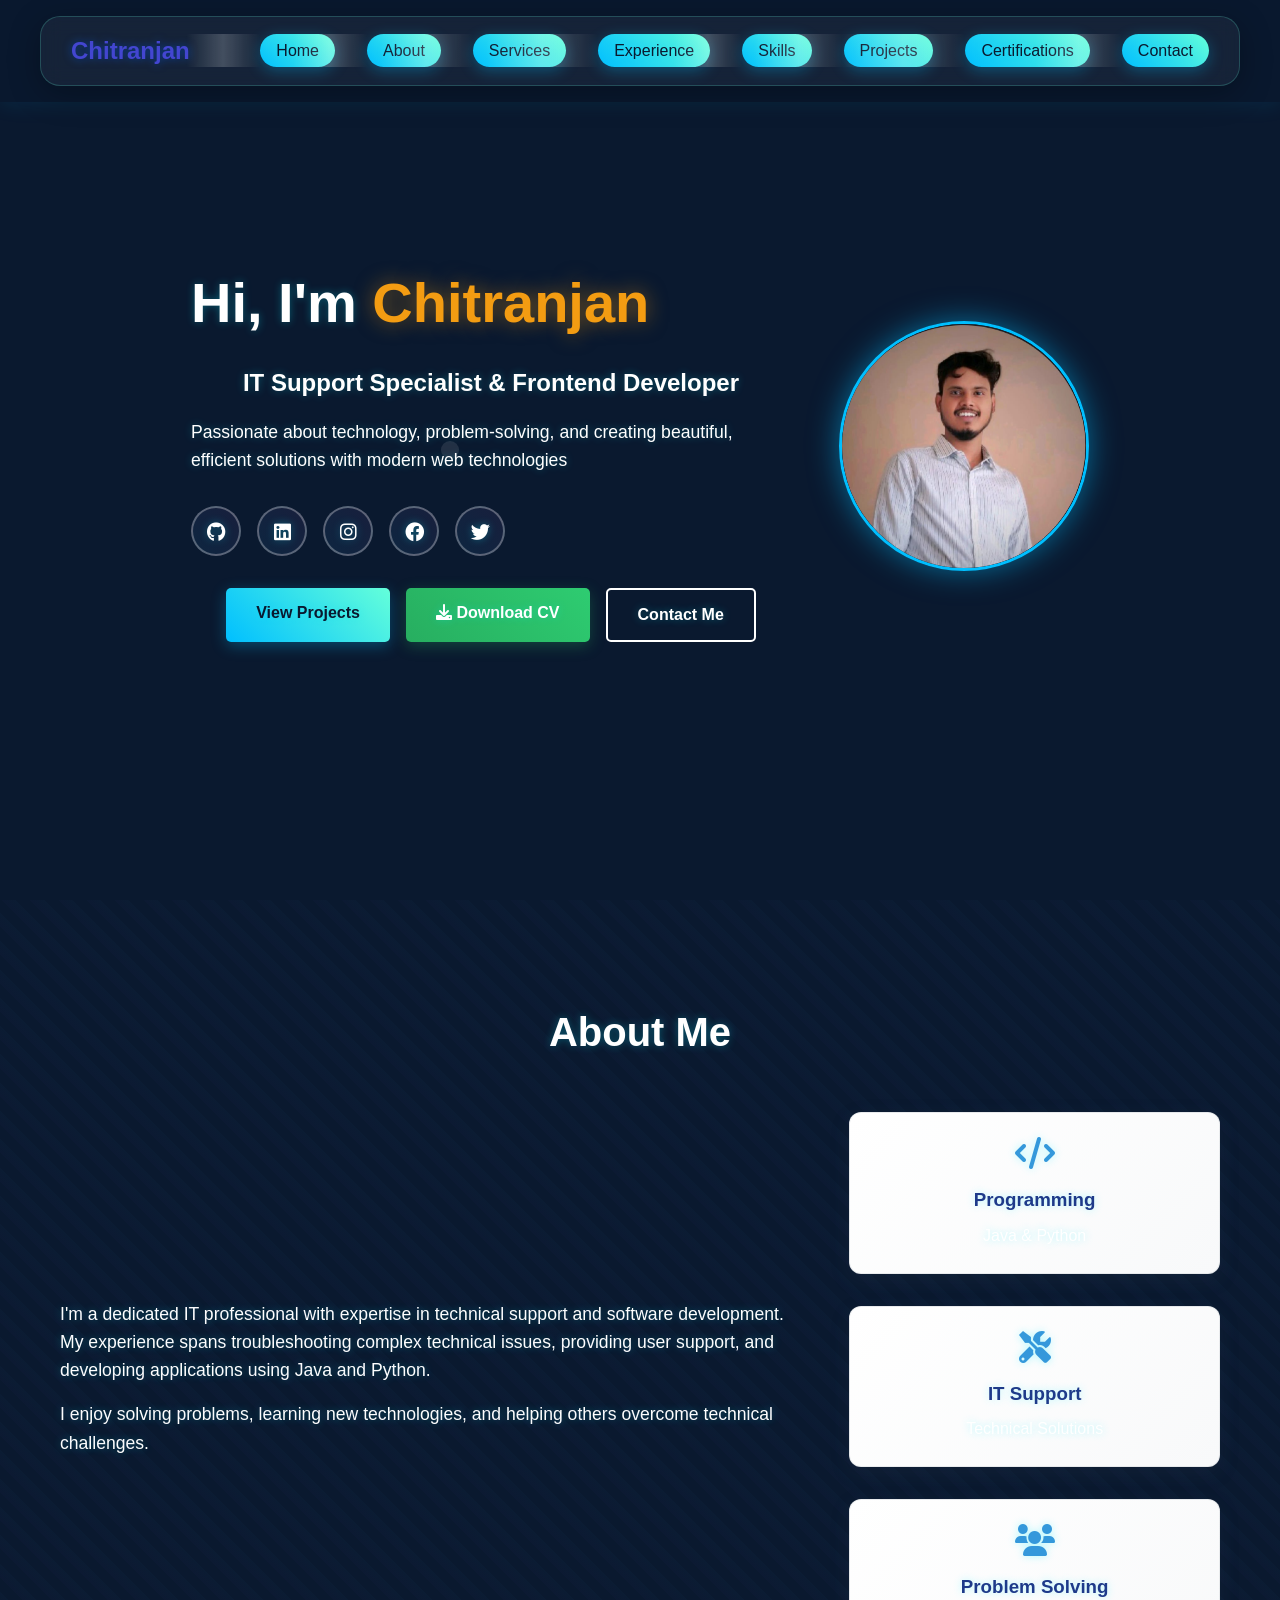
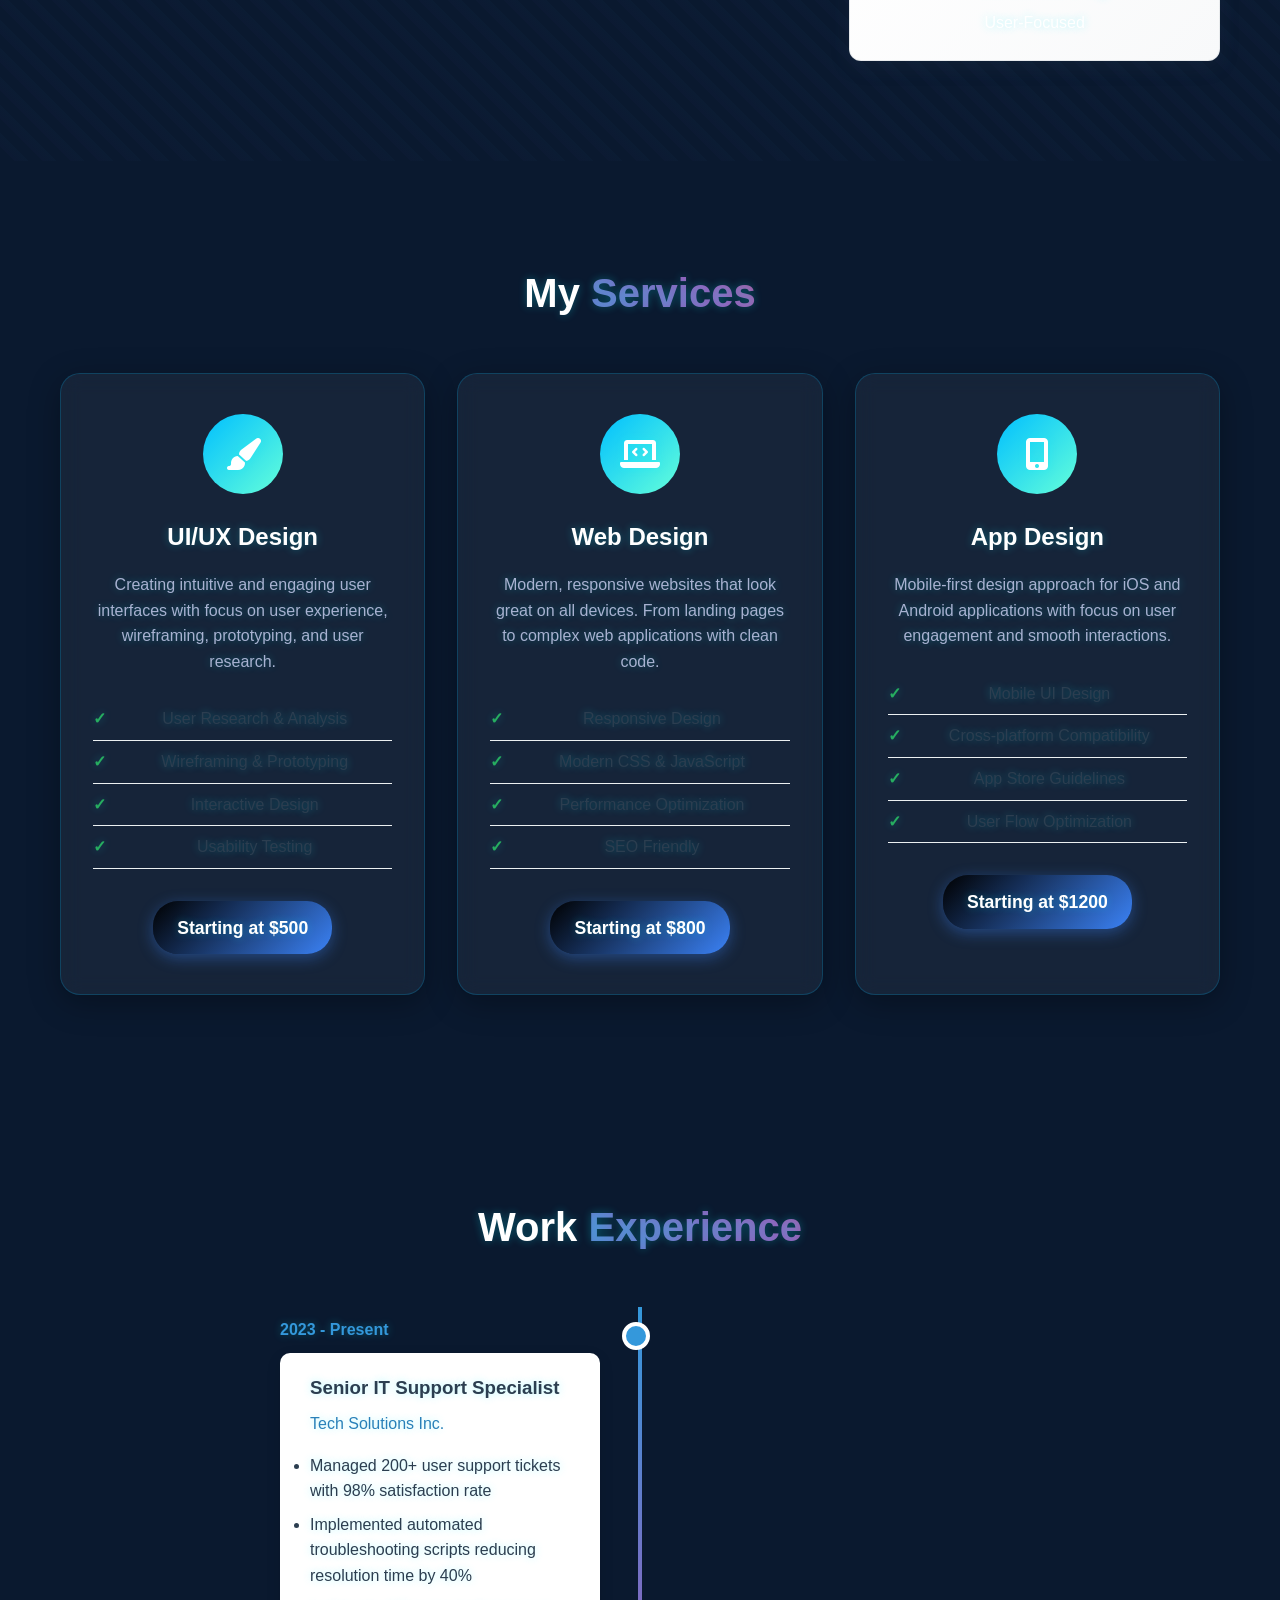
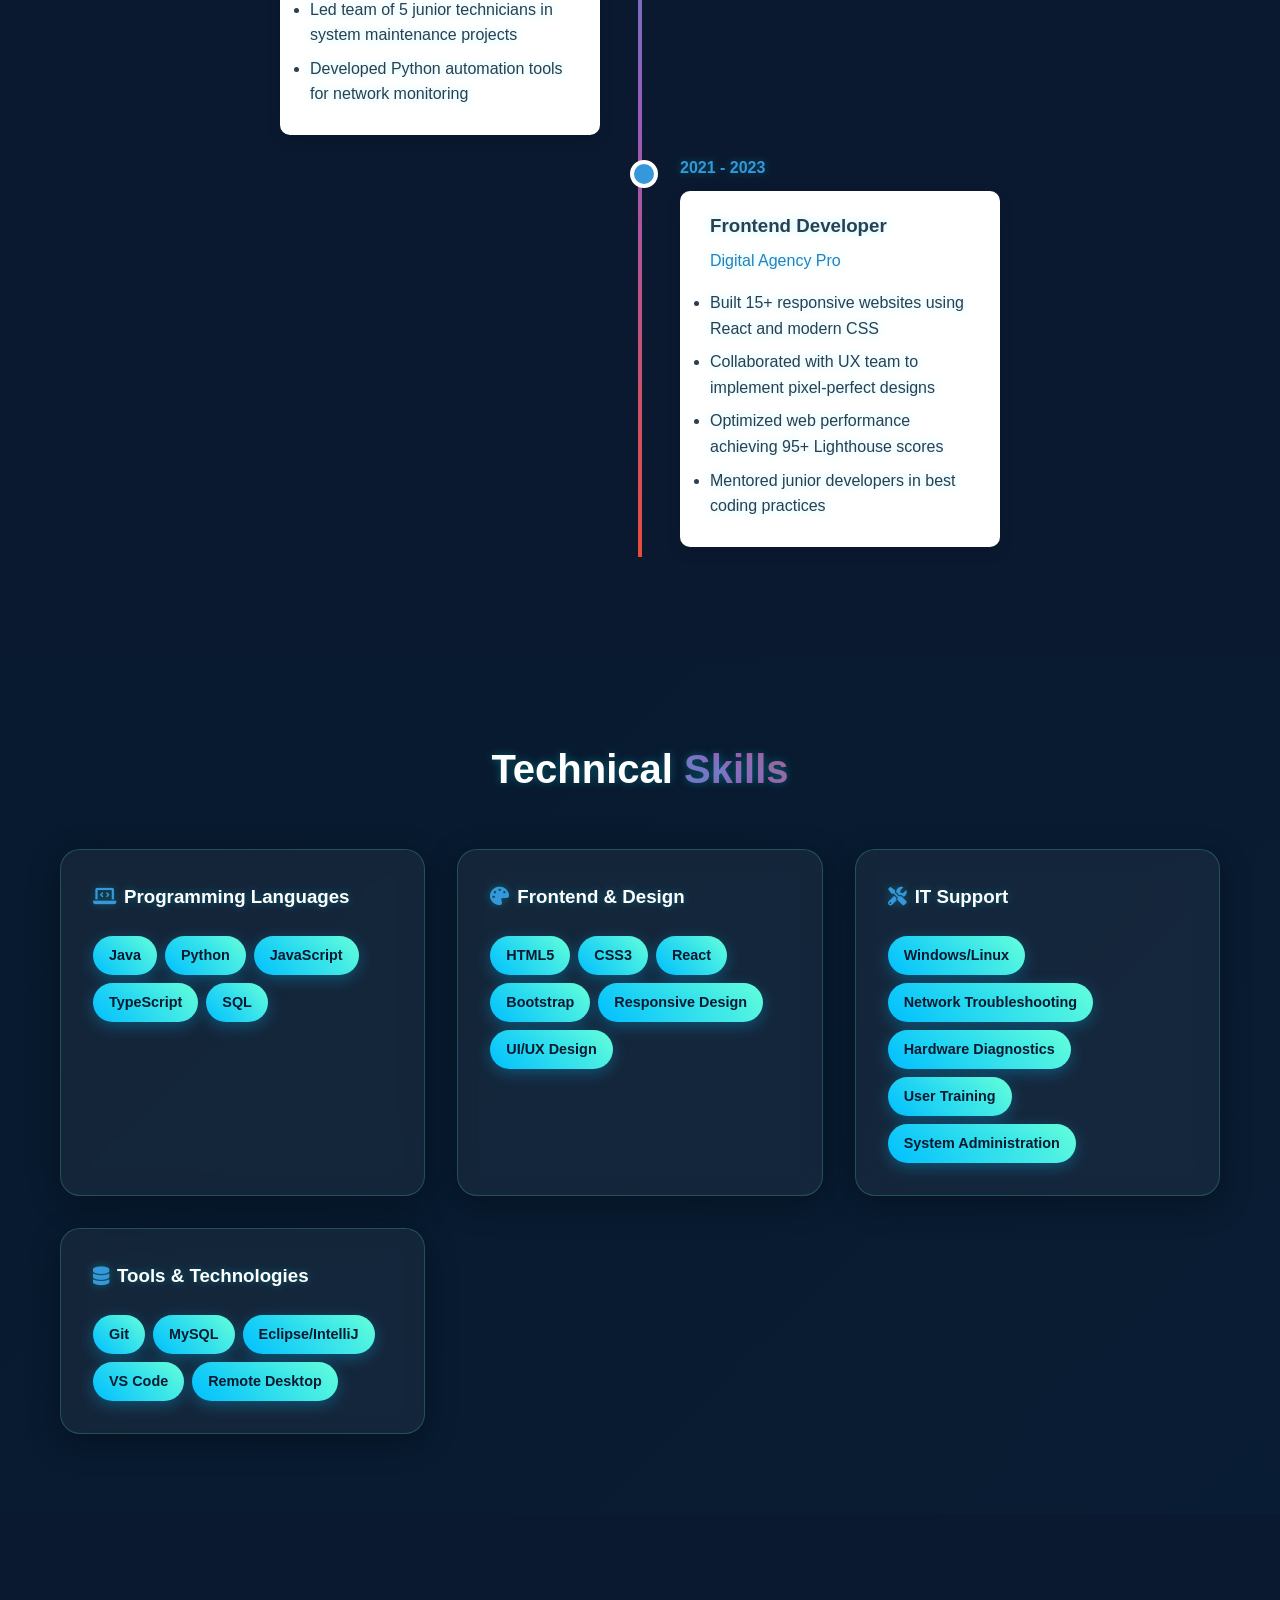
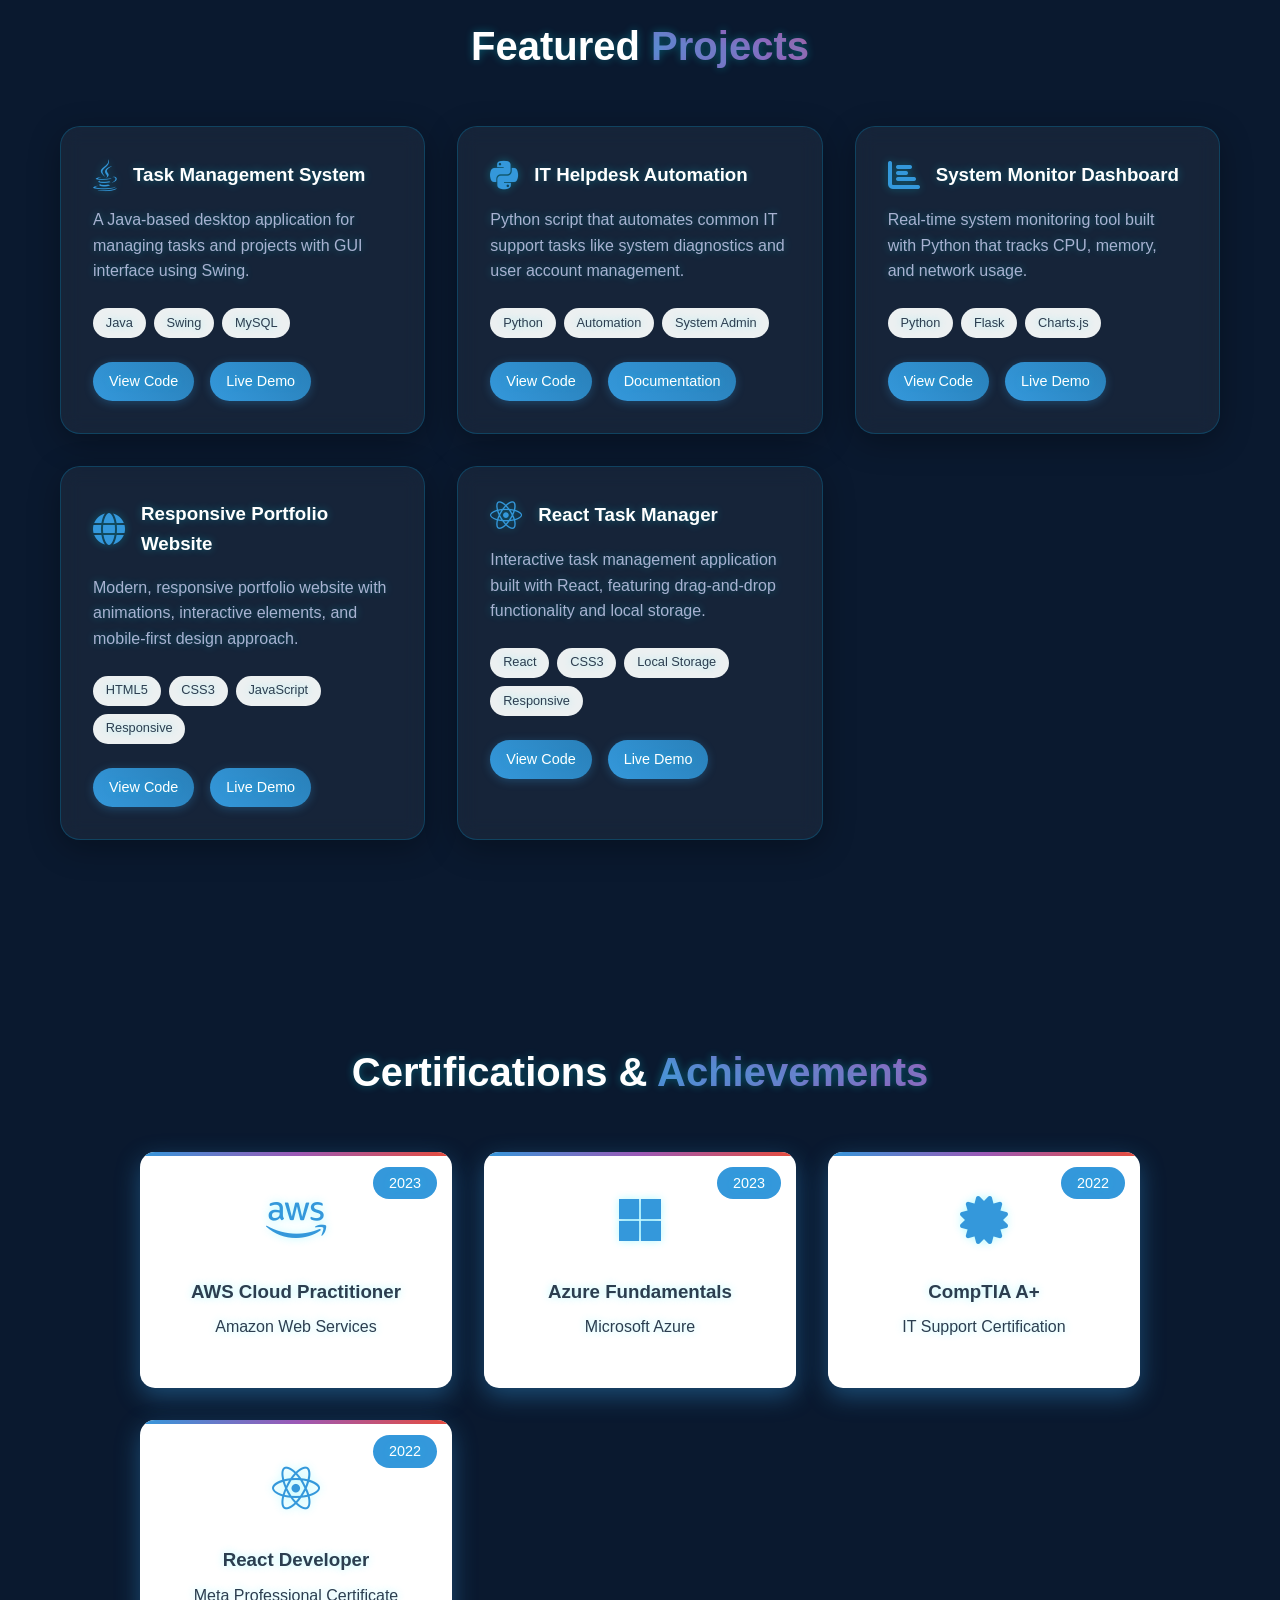
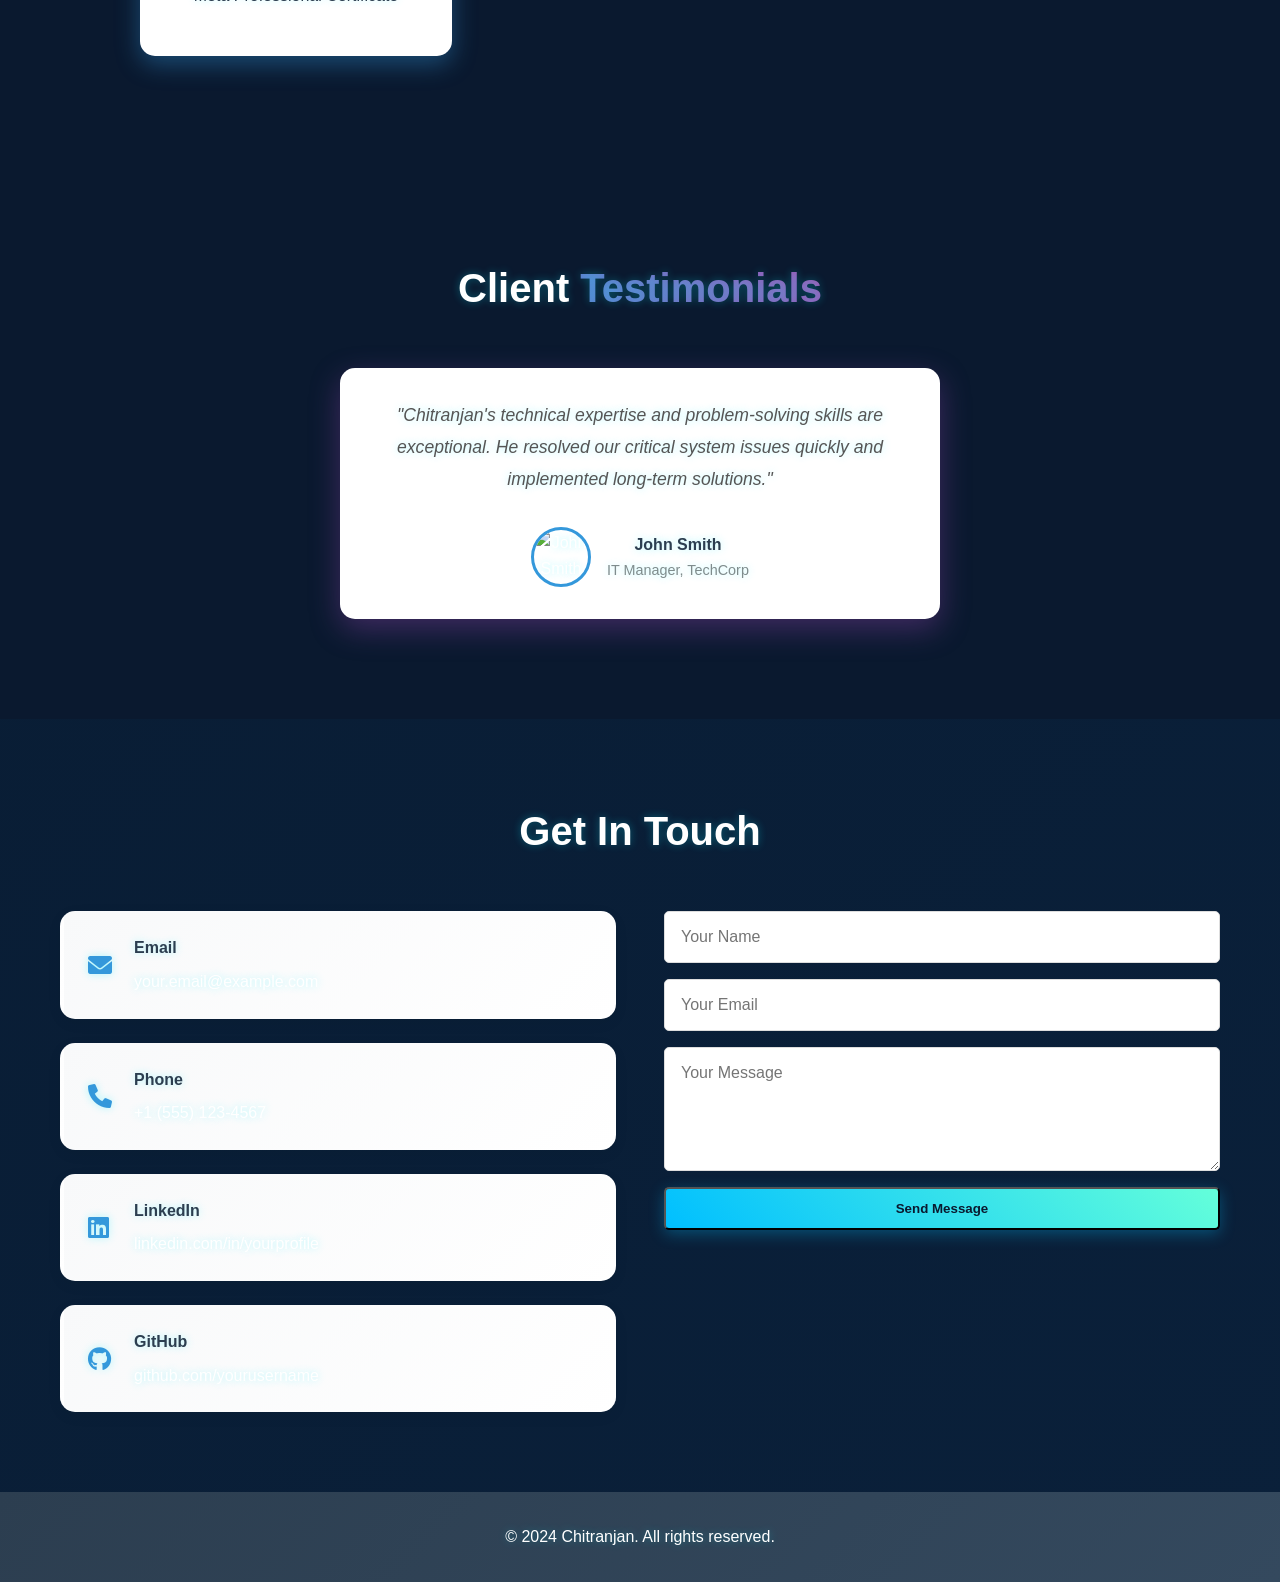
==== index.html @ 4d9c773d "working perfectly" ====
<!DOCTYPE html>
<html lang="en">
<head>
    <meta charset="UTF-8">
    <meta name="viewport" content="width=device-width, initial-scale=1.0">
    <title>Chitranjan - IT Support & Developer Portfolio</title>
    <link rel="stylesheet" href="style.css">
    <link href="https://cdnjs.cloudflare.com/ajax/libs/font-awesome/6.0.0/css/all.min.css" rel="stylesheet">
</head>
<body>
    <div class="floating-boxes">
        <div class="floating-box"></div>
        <div class="floating-box"></div>
        <div class="floating-box"></div>
        <div class="floating-box"></div>
        <div class="floating-box"></div>
        <div class="floating-box"></div>
        <div class="floating-box"></div>
        <div class="floating-box"></div>
        <div class="floating-box"></div>
        <div class="floating-box"></div>
    </div>
    
    <nav class="navbar">
        <div class="nav-container">
            <div class="nav-logo">Chitranjan</div>
            <ul class="nav-menu">
                <li><a href="#home">Home</a></li>
                <li><a href="#about">About</a></li>
                <li><a href="#services">Services</a></li>
                <li><a href="#experience">Experience</a></li>
                <li><a href="#skills">Skills</a></li>
                <li><a href="#projects">Projects</a></li>
                <li><a href="#certifications">Certifications</a></li>
                <li><a href="#contact">Contact</a></li>
            </ul>
        </div>
    </nav>

    <section id="home" class="hero">
        <div class="hero-content">
            <div class="hero-text">
                <h1>Hi, I'm <span class="highlight">Chitranjan</span></h1>
                <h2>IT Support Specialist & Frontend Developer</h2>
                <p>Passionate about technology, problem-solving, and creating beautiful, efficient solutions with modern web technologies</p>
                <div class="social-links">
                    <a href="https://github.com/chitranjan140" target="_blank" class="social-link">
                        <i class="fab fa-github"></i>
                    </a>
                    <a href="https://linkedin.com/in/chitranjan-kumar140" target="_blank" class="social-link">
                        <i class="fab fa-linkedin"></i>
                    </a>
                    <a href="https://instagram.com/chitranjan.kr_s" target="_blank" class="social-link">
                        <i class="fab fa-instagram"></i>
                    </a>
                    <a href="https://facebook.com/yourprofile" target="_blank" class="social-link">
                        <i class="fab fa-facebook"></i>
                    </a>
                    <a href="https://twitter.com/yourusername" target="_blank" class="social-link">
                        <i class="fab fa-twitter"></i>
                    </a>
                </div>
                <div class="hero-buttons">
                    <a href="#projects" class="btn primary">View Projects</a>
                    <a href="cv/Chitranjan_CV.pdf" download class="btn secondary"><i class="fas fa-download"></i> Download CV</a>
                    <a href="#contact" class="btn tertiary">Contact Me</a>
                </div>
            </div>
            <div class="hero-photo">
                <img src="chitranjan.jpg" alt="Chitranjan" class="profile-photo">
            </div>
        </div>
    </section>

    <section id="about" class="about">
        <div class="container">
            <h2>About Me</h2>
            <div class="about-content">
                <div class="about-text">
                    <p>I'm a dedicated IT professional with expertise in technical support and software development. My experience spans troubleshooting complex technical issues, providing user support, and developing applications using Java and Python.</p>
                    <p>I enjoy solving problems, learning new technologies, and helping others overcome technical challenges.</p>
                </div>
                <div class="about-stats">
                    <div class="stat">
                        <i class="fas fa-code"></i>
                        <h3>Programming</h3>
                        <p>Java & Python</p>
                    </div>
                    <div class="stat">
                        <i class="fas fa-tools"></i>
                        <h3>IT Support</h3>
                        <p>Technical Solutions</p>
                    </div>
                    <div class="stat">
                        <i class="fas fa-users"></i>
                        <h3>Problem Solving</h3>
                        <p>User-Focused</p>
                    </div>
                </div>
            </div>
        </div>
    </section>

    <section id="services" class="services">
        <div class="container">
            <h2>My <span class="gradient-text">Services</span></h2>
            <div class="services-grid">
                <div class="service-card">
                    <div class="service-icon">
                        <i class="fas fa-paint-brush"></i>
                    </div>
                    <h3>UI/UX Design</h3>
                    <p>Creating intuitive and engaging user interfaces with focus on user experience, wireframing, prototyping, and user research.</p>
                    <ul class="service-features">
                        <li>User Research & Analysis</li>
                        <li>Wireframing & Prototyping</li>
                        <li>Interactive Design</li>
                        <li>Usability Testing</li>
                    </ul>
                    <div class="service-price">Starting at $500</div>
                </div>
                
                <div class="service-card">
                    <div class="service-icon">
                        <i class="fas fa-laptop-code"></i>
                    </div>
                    <h3>Web Design</h3>
                    <p>Modern, responsive websites that look great on all devices. From landing pages to complex web applications with clean code.</p>
                    <ul class="service-features">
                        <li>Responsive Design</li>
                        <li>Modern CSS & JavaScript</li>
                        <li>Performance Optimization</li>
                        <li>SEO Friendly</li>
                    </ul>
                    <div class="service-price">Starting at $800</div>
                </div>
                
                <div class="service-card">
                    <div class="service-icon">
                        <i class="fas fa-mobile-alt"></i>
                    </div>
                    <h3>App Design</h3>
                    <p>Mobile-first design approach for iOS and Android applications with focus on user engagement and smooth interactions.</p>
                    <ul class="service-features">
                        <li>Mobile UI Design</li>
                        <li>Cross-platform Compatibility</li>
                        <li>App Store Guidelines</li>
                        <li>User Flow Optimization</li>
                    </ul>
                    <div class="service-price">Starting at $1200</div>
                </div>
            </div>
        </div>
    </section>

    <section id="experience" class="experience">
        <div class="container">
            <h2>Work <span class="gradient-text">Experience</span></h2>
            <div class="timeline">
                <div class="timeline-item">
                    <div class="timeline-date">2023 - Present</div>
                    <div class="timeline-content">
                        <h3>Senior IT Support Specialist</h3>
                        <h4>Tech Solutions Inc.</h4>
                        <ul>
                            <li>Managed 200+ user support tickets with 98% satisfaction rate</li>
                            <li>Implemented automated troubleshooting scripts reducing resolution time by 40%</li>
                            <li>Led team of 5 junior technicians in system maintenance projects</li>
                            <li>Developed Python automation tools for network monitoring</li>
                        </ul>
                    </div>
                </div>
                <div class="timeline-item">
                    <div class="timeline-date">2021 - 2023</div>
                    <div class="timeline-content">
                        <h3>Frontend Developer</h3>
                        <h4>Digital Agency Pro</h4>
                        <ul>
                            <li>Built 15+ responsive websites using React and modern CSS</li>
                            <li>Collaborated with UX team to implement pixel-perfect designs</li>
                            <li>Optimized web performance achieving 95+ Lighthouse scores</li>
                            <li>Mentored junior developers in best coding practices</li>
                        </ul>
                    </div>
                </div>
            </div>
        </div>
    </section>

    <section id="skills" class="skills">
        <div class="container">
            <h2>Technical <span class="gradient-text">Skills</span></h2>
            <div class="skills-grid">
                <div class="skill-category">
                    <h3><i class="fas fa-laptop-code"></i> Programming Languages</h3>
                    <div class="skill-items">
                        <span class="skill-tag">Java</span>
                        <span class="skill-tag">Python</span>
                        <span class="skill-tag">JavaScript</span>
                        <span class="skill-tag">TypeScript</span>
                        <span class="skill-tag">SQL</span>
                    </div>
                </div>
                <div class="skill-category">
                    <h3><i class="fas fa-palette"></i> Frontend & Design</h3>
                    <div class="skill-items">
                        <span class="skill-tag">HTML5</span>
                        <span class="skill-tag">CSS3</span>
                        <span class="skill-tag">React</span>
                        <span class="skill-tag">Bootstrap</span>
                        <span class="skill-tag">Responsive Design</span>
                        <span class="skill-tag">UI/UX Design</span>
                    </div>
                </div>
                <div class="skill-category">
                    <h3><i class="fas fa-tools"></i> IT Support</h3>
                    <div class="skill-items">
                        <span class="skill-tag">Windows/Linux</span>
                        <span class="skill-tag">Network Troubleshooting</span>
                        <span class="skill-tag">Hardware Diagnostics</span>
                        <span class="skill-tag">User Training</span>
                        <span class="skill-tag">System Administration</span>
                    </div>
                </div>
                <div class="skill-category">
                    <h3><i class="fas fa-database"></i> Tools & Technologies</h3>
                    <div class="skill-items">
                        <span class="skill-tag">Git</span>
                        <span class="skill-tag">MySQL</span>
                        <span class="skill-tag">Eclipse/IntelliJ</span>
                        <span class="skill-tag">VS Code</span>
                        <span class="skill-tag">Remote Desktop</span>
                    </div>
                </div>
            </div>
        </div>
    </section>

    <section id="projects" class="projects">
        <div class="container">
            <h2>Featured <span class="gradient-text">Projects</span></h2>
            <div class="projects-grid">
                <div class="project-card">
                    <div class="project-header">
                        <i class="fab fa-java"></i>
                        <h3>Task Management System</h3>
                    </div>
                    <p>A Java-based desktop application for managing tasks and projects with GUI interface using Swing.</p>
                    <div class="project-tech">
                        <span>Java</span>
                        <span>Swing</span>
                        <span>MySQL</span>
                    </div>
                    <div class="project-links">
                        <a href="#" class="btn-small">View Code</a>
                        <a href="#" class="btn-small">Live Demo</a>
                    </div>
                </div>
                
                <div class="project-card">
                    <div class="project-header">
                        <i class="fab fa-python"></i>
                        <h3>IT Helpdesk Automation</h3>
                    </div>
                    <p>Python script that automates common IT support tasks like system diagnostics and user account management.</p>
                    <div class="project-tech">
                        <span>Python</span>
                        <span>Automation</span>
                        <span>System Admin</span>
                    </div>
                    <div class="project-links">
                        <a href="#" class="btn-small">View Code</a>
                        <a href="#" class="btn-small">Documentation</a>
                    </div>
                </div>
                
                <div class="project-card">
                    <div class="project-header">
                        <i class="fas fa-chart-bar"></i>
                        <h3>System Monitor Dashboard</h3>
                    </div>
                    <p>Real-time system monitoring tool built with Python that tracks CPU, memory, and network usage.</p>
                    <div class="project-tech">
                        <span>Python</span>
                        <span>Flask</span>
                        <span>Charts.js</span>
                    </div>
                    <div class="project-links">
                        <a href="#" class="btn-small">View Code</a>
                        <a href="#" class="btn-small">Live Demo</a>
                    </div>
                </div>
                
                <div class="project-card">
                    <div class="project-header">
                        <i class="fas fa-globe"></i>
                        <h3>Responsive Portfolio Website</h3>
                    </div>
                    <p>Modern, responsive portfolio website with animations, interactive elements, and mobile-first design approach.</p>
                    <div class="project-tech">
                        <span>HTML5</span>
                        <span>CSS3</span>
                        <span>JavaScript</span>
                        <span>Responsive</span>
                    </div>
                    <div class="project-links">
                        <a href="#" class="btn-small">View Code</a>
                        <a href="#" class="btn-small">Live Demo</a>
                    </div>
                </div>
                
                <div class="project-card">
                    <div class="project-header">
                        <i class="fab fa-react"></i>
                        <h3>React Task Manager</h3>
                    </div>
                    <p>Interactive task management application built with React, featuring drag-and-drop functionality and local storage.</p>
                    <div class="project-tech">
                        <span>React</span>
                        <span>CSS3</span>
                        <span>Local Storage</span>
                        <span>Responsive</span>
                    </div>
                    <div class="project-links">
                        <a href="#" class="btn-small">View Code</a>
                        <a href="#" class="btn-small">Live Demo</a>
                    </div>
                </div>
            </div>
        </div>
    </section>

    <section id="certifications" class="certifications">
        <div class="container">
            <h2>Certifications & <span class="gradient-text">Achievements</span></h2>
            <div class="cert-grid">
                <div class="cert-card">
                    <div class="cert-icon">
                        <i class="fab fa-aws"></i>
                    </div>
                    <h3>AWS Cloud Practitioner</h3>
                    <p>Amazon Web Services</p>
                    <span class="cert-date">2023</span>
                </div>
                <div class="cert-card">
                    <div class="cert-icon">
                        <i class="fab fa-microsoft"></i>
                    </div>
                    <h3>Azure Fundamentals</h3>
                    <p>Microsoft Azure</p>
                    <span class="cert-date">2023</span>
                </div>
                <div class="cert-card">
                    <div class="cert-icon">
                        <i class="fas fa-certificate"></i>
                    </div>
                    <h3>CompTIA A+</h3>
                    <p>IT Support Certification</p>
                    <span class="cert-date">2022</span>
                </div>
                <div class="cert-card">
                    <div class="cert-icon">
                        <i class="fab fa-react"></i>
                    </div>
                    <h3>React Developer</h3>
                    <p>Meta Professional Certificate</p>
                    <span class="cert-date">2022</span>
                </div>
            </div>
        </div>
    </section>

    <section id="testimonials" class="testimonials">
        <div class="container">
            <h2>Client <span class="gradient-text">Testimonials</span></h2>
            <div class="testimonial-card">
                <div class="testimonial-content">
                    <p>"Chitranjan's technical expertise and problem-solving skills are exceptional. He resolved our critical system issues quickly and implemented long-term solutions."</p>
                </div>
                <div class="testimonial-author">
                    <img src="https://via.placeholder.com/60x60/3498db/ffffff?text=JS" alt="John Smith">
                    <div>
                        <h4>John Smith</h4>
                        <span>IT Manager, TechCorp</span>
                    </div>
                </div>
            </div>
        </div>
    </section>

    <section id="contact" class="contact">
        <div class="container">
            <h2>Get In Touch</h2>
            <div class="contact-content">
                <div class="contact-info">
                    <div class="contact-item">
                        <i class="fas fa-envelope"></i>
                        <div>
                            <h4>Email</h4>
                            <p>your.email@example.com</p>
                        </div>
                    </div>
                    <div class="contact-item">
                        <i class="fas fa-phone"></i>
                        <div>
                            <h4>Phone</h4>
                            <p>+1 (555) 123-4567</p>
                        </div>
                    </div>
                    <div class="contact-item">
                        <i class="fab fa-linkedin"></i>
                        <div>
                            <h4>LinkedIn</h4>
                            <p>linkedin.com/in/yourprofile</p>
                        </div>
                    </div>
                    <div class="contact-item">
                        <i class="fab fa-github"></i>
                        <div>
                            <h4>GitHub</h4>
                            <p>github.com/yourusername</p>
                        </div>
                    </div>
                </div>
                <form class="contact-form">
                    <input type="text" placeholder="Your Name" required>
                    <input type="email" placeholder="Your Email" required>
                    <textarea placeholder="Your Message" rows="5" required></textarea>
                    <button type="submit" class="btn primary">Send Message</button>
                </form>
            </div>
        </div>
    </section>

    <footer class="footer">
        <div class="container">
            <p>&copy; 2024 Chitranjan. All rights reserved.</p>
        </div>
    </footer>

    <script src="script.js"></script>
</body>
</html>
---- style.css ----
* {
    margin: 0;
    padding: 0;
    box-sizing: border-box;
}

@import url('https://fonts.googleapis.com/css2?family=Poppins:wght@300;400;500;600;700&display=swap');

body {
    font-family: 'Poppins', sans-serif;
    line-height: 1.6;
    color: #FFFFFF;
    text-shadow: 0 0 8px rgba(0,240,255,0.3);
    background: linear-gradient(135deg, #061526 0%, #0A203A 100%);
    overflow-x: hidden;
}

@keyframes colorShift {
    0% { color: rgb(255, 100, 100); }
    25% { color: rgb(100, 255, 100); }
    50% { color: rgb(100, 100, 255); }
    75% { color: rgb(255, 255, 100); }
    100% { color: rgb(255, 100, 100); }
}

.container {
    max-width: 1200px;
    margin: 0 auto;
    padding: 0 20px;
}

/* Navigation */
.navbar {
    position: fixed;
    top: 0;
    width: 100%;
    background: rgba(10, 25, 47, 0.95);
    backdrop-filter: blur(10px);
    z-index: 1000;
    padding: 1rem 0;
    box-shadow: 0 2px 20px rgba(0, 191, 255, 0.1);
    transition: all 0.3s ease;
}

.navbar.scrolled {
    background: rgba(6, 21, 38, 0.98);
    padding: 0.5rem 0;
    box-shadow: 0 4px 30px rgba(0, 191, 255, 0.2);
}

.navbar.scrolled .nav-container {
    padding: 10px 25px;
    transform: scale(0.95);
}

.nav-container {
    max-width: 1200px;
    margin: 0 auto;
    padding: 15px 30px;
    display: flex;
    justify-content: space-between;
    align-items: center;
    position: relative;
    background: rgba(255, 255, 255, 0.05);
    backdrop-filter: blur(10px);
    border-radius: 20px;
    box-shadow: 0 8px 32px rgba(0, 0, 0, 0.3);
    border: 1px solid rgba(100, 255, 218, 0.2);
    overflow: hidden;
    opacity: 0;
    transform: translateY(50px);
    animation: slideDown 1s ease-out, techSkillsFloat 0.8s ease-out forwards, techPulseGlow 4s ease-in-out 3 1s, uiUxFloat 6s ease-in-out infinite 2s;
    transition: all 0.4s cubic-bezier(0.4, 0, 0.2, 1);
}

.nav-container::before {
    content: '';
    position: absolute;
    top: 0;
    left: 0;
    right: 0;
    height: 3px;
    background: linear-gradient(90deg, #00BFFF, #64FFDA, #00BFFF);
    background-size: 200% 100%;
    animation: techBorderFlow 2s linear infinite;
    transform: scaleX(0);
    transition: transform 0.3s ease;
}

.nav-container:hover::before {
    transform: scaleX(1);
}



@keyframes floatCard {
    0%, 100% { transform: translateY(0); }
    50% { transform: translateY(-10px); }
}

@keyframes glowPulse {
    0%, 100% { box-shadow: 0 0 15px rgba(0,100,255,0.4); }
    50% { box-shadow: 0 0 30px rgba(0,100,255,0.7); }
}

@keyframes floatTag {
    0%, 100% { transform: translateY(0); }
    50% { transform: translateY(-6px); }
}

@keyframes neonBorderFlow {
    0% { background-position: 0% 50%; }
    100% { background-position: 300% 50%; }
}

@keyframes techBorderFlow {
    0% { background-position: 0% 50%; }
    100% { background-position: 300% 50%; }
}

@keyframes techSkillsPulse {
    0%, 100% {
        background: linear-gradient(45deg, rgba(0, 191, 255, 0.05), rgba(100, 255, 218, 0.05));
    }
    33% {
        background: linear-gradient(45deg, rgba(100, 255, 218, 0.08), rgba(243, 156, 18, 0.05));
    }
    66% {
        background: linear-gradient(45deg, rgba(243, 156, 18, 0.05), rgba(0, 191, 255, 0.08));
    }
}

@keyframes slideDown {
    from {
        opacity: 0;
        transform: translateY(-30px);
    }
    to {
        opacity: 1;
        transform: translateY(0);
    }
}

.nav-logo {
    font-size: 1.5rem;
    font-weight: bold;
    color: #4346d0;
    text-shadow: 0 0 8px rgba(0,100,255,0.5);
    transition: all 0.3s ease;
    animation: fadeInLeft 1s ease-out 0.2s both;
    position: relative;
    z-index: 2;
}

@keyframes fadeInLeft {
    from {
        opacity: 0;
        transform: translateX(-20px);
    }
    to {
        opacity: 1;
        transform: translateX(0);
    }
}

.nav-logo:hover {
    color: #0064FF;
    text-shadow: 0 0 15px rgba(0,100,255,0.8);
    transform: scale(1.05);
}

.nav-menu {
    display: flex;
    list-style: none;
    gap: 2rem;
    animation: fadeInRight 1s ease-out 0.4s both;
    position: relative;
    z-index: 2;
}

@keyframes fadeInRight {
    from {
        opacity: 0;
        transform: translateX(20px);
    }
    to {
        opacity: 1;
        transform: translateX(0);
    }
}

.nav-menu a {
    text-decoration: none;
    color: #FFFFFF;
    font-weight: 500;
    transition: all 0.3s ease;
    padding: 8px 16px;
    border-radius: 25px;
    position: relative;
    overflow: hidden;
    background: linear-gradient(45deg, #00BFFF, #64FFDA);
    color: #0A192F;
    box-shadow: 0 4px 15px rgba(0, 191, 255, 0.3);
    animation: techTagGlow 3s ease-in-out infinite;
}

.nav-menu a::before {
    content: '';
    position: absolute;
    top: 0;
    left: -100%;
    width: 100%;
    height: 100%;
    background: linear-gradient(90deg, transparent, rgba(255,255,255,0.2), transparent);
    transition: left 0.5s;
}

.nav-menu a:hover::before {
    left: 100%;
}

.nav-menu a:hover {
    transform: translateY(-3px) scale(1.08) rotate(1deg);
    box-shadow: 0 8px 25px rgba(100, 255, 218, 0.6);
    background: linear-gradient(45deg, #64FFDA, #00BFFF);
    animation: uiUxBounce 0.6s ease-out;
}

/* Hero Section */
.hero {
    height: 100vh;
    background: #0A192F;
    display: flex;
    align-items: center;
    justify-content: center;
    text-align: center;
    color: #FFFFFF;
    position: relative;
    overflow: hidden;
}

@keyframes rainbowShift {
    0% { background-position: 0% 50%; }
    14% { background-position: 100% 50%; }
    28% { background-position: 50% 100%; }
    42% { background-position: 0% 50%; }
    57% { background-position: 100% 0%; }
    71% { background-position: 50% 50%; }
    85% { background-position: 0% 100%; }
    100% { background-position: 0% 50%; }
}

@keyframes rgbBackground {
    0% {
        background-position: 0% 50%;
    }
    50% {
        background-position: 100% 50%;
    }
    100% {
        background-position: 0% 50%;
    }
}

.hero::before {
    content: '';
    position: absolute;
    top: 0;
    left: 0;
    right: 0;
    bottom: 0;
    background: url('data:image/svg+xml,<svg xmlns="http://www.w3.org/2000/svg" viewBox="0 0 100 100"><defs><pattern id="grain" width="100" height="100" patternUnits="userSpaceOnUse"><circle cx="50" cy="50" r="1" fill="%23ffffff" opacity="0.1"/></pattern></defs><rect width="100" height="100" fill="url(%23grain)"/></svg>');
    animation: float 18s ease-in-out infinite;
}

@keyframes float {
    0%, 100% { transform: translateY(0px); }
    50% { transform: translateY(-10px); }
}

.hero-content {
    display: flex;
    align-items: center;
    justify-content: space-between;
    gap: 3rem;
    max-width: 1200px;
    margin: 0 auto;
    padding: 0 2rem;
}

.hero-text {
    flex: 1;
    text-align: left;
}

.hero-photo {
    flex-shrink: 0;
    animation: fadeInScale 1s ease-out 0.5s both;
}

.profile-photo {
    width: 250px;
    height: 250px;
    border-radius: 50%;
    border: 3px solid #00BFFF;
    box-shadow: 0 0 30px rgba(0, 191, 255, 0.5);
    transition: all 0.3s ease;
    object-fit: cover;
    position: relative;
    animation: pulseGlow 3s ease-in-out infinite;
}

@keyframes pulseGlow {
    0%, 100% {
        box-shadow: 0 0 30px rgba(0, 191, 255, 0.5);
        border-color: #00BFFF;
    }
    50% {
        box-shadow: 0 0 50px rgba(0, 191, 255, 0.8);
        border-color: #64FFDA;
    }
}

.profile-photo::before {
    content: '';
    position: absolute;
    top: -12px;
    left: -12px;
    right: -12px;
    bottom: -12px;
    border-radius: 50%;
    background: linear-gradient(45deg, #3498db, #9b59b6, #e74c3c, #f39c12, #3498db);
    background-size: 400% 400%;
    z-index: -1;
    animation: borderRotate 3s linear infinite;
}

@keyframes borderRotate {
    0% {
        background-position: 0% 50%;
        transform: rotate(0deg);
    }
    50% {
        background-position: 100% 50%;
    }
    100% {
        background-position: 0% 50%;
        transform: rotate(360deg);
    }
}

.profile-photo:hover {
    transform: scale(1.05);
    box-shadow: 0 20px 50px rgba(52, 152, 219, 0.4);
    border-color: rgba(255, 255, 255, 0.8);
}

@keyframes fadeInScale {
    from {
        opacity: 0;
        transform: scale(0.5) rotate(-10deg);
    }
    to {
        opacity: 1;
        transform: scale(1) rotate(0deg);
    }
}

.hero-content h1 {
    font-size: 3.5rem;
    margin-bottom: 1rem;
    animation: slideInDown 1s ease-out 0.3s both;
    position: relative;
    z-index: 1;
}

.social-links {
    display: flex;
    gap: 1rem;
    margin: 2rem 0;
    justify-content: flex-start;
}

.social-link {
    display: flex;
    align-items: center;
    justify-content: center;
    width: 50px;
    height: 50px;
    background: linear-gradient(45deg, rgba(52, 152, 219, 0.1), rgba(155, 89, 182, 0.1));
    border: 2px solid rgba(255, 255, 255, 0.3);
    border-radius: 50%;
    color: white;
    font-size: 1.2rem;
    text-decoration: none;
    transition: all 0.3s ease;
    position: relative;
    overflow: hidden;
}

.social-link::before {
    content: '';
    position: absolute;
    top: 0;
    left: -100%;
    width: 100%;
    height: 100%;
    background: linear-gradient(90deg, transparent, rgba(255,255,255,0.2), transparent);
    transition: left 0.5s;
}

.social-link:hover::before {
    left: 100%;
}

.social-link:hover {
    transform: translateY(-3px) scale(1.1);
    box-shadow: 0 8px 25px rgba(52, 152, 219, 0.4);
    border-color: rgba(255, 255, 255, 0.8);
}

.social-link:nth-child(1):hover {
    background: linear-gradient(45deg, #333, #24292e);
}

.social-link:nth-child(2):hover {
    background: linear-gradient(45deg, #0077b5, #005885);
}

.social-link:nth-child(3):hover {
    background: linear-gradient(45deg, #e4405f, #c13584);
}

.social-link:nth-child(4):hover {
    background: linear-gradient(45deg, #1877f2, #166fe5);
}

.social-link:nth-child(5):hover {
    background: linear-gradient(45deg, #1da1f2, #0d8bd9);
}



.highlight {
    color: #f39c12;
    text-shadow: 0 0 20px rgba(243, 156, 18, 0.5);
    animation: glow 2s ease-in-out infinite alternate;
}

@keyframes glow {
    from { text-shadow: 0 0 20px rgba(243, 156, 18, 0.5); }
    to { text-shadow: 0 0 30px rgba(243, 156, 18, 0.8), 0 0 40px rgba(243, 156, 18, 0.3); }
}

.hero-content h2 {
    font-size: 1.5rem;
    margin-bottom: 1rem;
    opacity: 0.9;
    animation: slideInUp 1s ease-out 0.3s both;
}

@keyframes slideInUp {
    from {
        opacity: 0;
        transform: translateY(50px);
    }
    to {
        opacity: 0.9;
        transform: translateY(0);
    }
}

.hero-content p {
    font-size: 1.1rem;
    margin-bottom: 2rem;
    max-width: 600px;
    animation: fadeIn 1s ease-out 0.6s both;
}

@keyframes fadeIn {
    from { opacity: 0; }
    to { opacity: 1; }
}

.hero-buttons {
    display: flex;
    gap: 1rem;
    justify-content: center;
    flex-wrap: wrap;
}

.btn {
    padding: 12px 30px;
    text-decoration: none;
    border-radius: 5px;
    font-weight: 600;
    transition: all 0.3s;
    display: inline-block;
}

.btn.primary {
    background: linear-gradient(45deg, #00BFFF, #64FFDA);
    color: #0A192F;
    box-shadow: 0 4px 15px rgba(0, 191, 255, 0.3);
    position: relative;
    overflow: hidden;
    font-weight: 600;
    transition: all 0.3s ease;
}

.btn.primary::before {
    content: '';
    position: absolute;
    top: 0;
    left: -100%;
    width: 100%;
    height: 100%;
    background: linear-gradient(90deg, transparent, rgba(255,255,255,0.2), transparent);
    transition: left 0.5s;
}

.btn.primary:hover::before {
    left: 100%;
}

.btn.primary:hover {
    background: linear-gradient(45deg, #64FFDA, #00BFFF);
    transform: translateY(-3px) scale(1.05);
    box-shadow: 0 8px 25px rgba(0, 191, 255, 0.6);
}

.btn.secondary {
    background: linear-gradient(45deg, #27ae60, #2ecc71);
    color: white;
    box-shadow: 0 4px 15px rgba(39, 174, 96, 0.3);
    position: relative;
    overflow: hidden;
}

.btn.secondary::before {
    content: '';
    position: absolute;
    top: 0;
    left: -100%;
    width: 100%;
    height: 100%;
    background: linear-gradient(90deg, transparent, rgba(255,255,255,0.2), transparent);
    transition: left 0.5s;
}

.btn.secondary:hover::before {
    left: 100%;
}

.btn.secondary:hover {
    background: linear-gradient(45deg, #229954, #27ae60);
    transform: translateY(-3px);
    box-shadow: 0 6px 20px rgba(39, 174, 96, 0.4);
}

.btn.tertiary {
    background: transparent;
    color: white;
    border: 2px solid white;
}

.btn.tertiary:hover {
    background: white;
    color: #333;
}

/* Sections */
section {
    padding: 80px 0;
}

h2 {
    text-align: center;
    font-size: 2.5rem;
    margin-bottom: 3rem;
    color: #FFFFFF;
    font-weight: 700;
    position: relative;
    opacity: 0;
    transform: translateY(30px);
    animation: fadeInUp 1s ease-out forwards;
}

@keyframes fadeInUp {
    to {
        opacity: 1;
        transform: translateY(0);
    }
}

@keyframes textRainbow {
    0% { background-position: 0% 50%; }
    50% { background-position: 100% 50%; }
    100% { background-position: 0% 50%; }
}

@keyframes rgbGlow {
    0% { 
        color: rgb(255, 0, 150);
        text-shadow: 0 0 20px rgb(255, 0, 150);
    }
    33% { 
        color: rgb(0, 255, 150);
        text-shadow: 0 0 20px rgb(0, 255, 150);
    }
    66% { 
        color: rgb(150, 0, 255);
        text-shadow: 0 0 20px rgb(150, 0, 255);
    }
    100% { 
        color: rgb(255, 0, 150);
        text-shadow: 0 0 20px rgb(255, 0, 150);
    }
}

/* About Section */
.about {
    background: #0A192F;
    position: relative;
    color: #FFFFFF;
    padding: 100px 0;
}

.about::before {
    content: '';
    position: absolute;
    top: 0;
    left: 0;
    right: 0;
    bottom: 0;
    background: repeating-linear-gradient(
        45deg,
        transparent,
        transparent 10px,
        rgba(75, 50, 158, 0.03) 10px,
        rgba(42, 121, 174, 0.03) 20px
    );
}

.about-content {
    display: grid;
    grid-template-columns: 2fr 1fr;
    gap: 3rem;
    align-items: center;
}

.about-text p {
    font-size: 1.1rem;
    margin-bottom: 1rem;
    color: white;
    font-weight: 500;
}

.about-stats {
    display: flex;
    flex-direction: column;
    gap: 2rem;
}

.stat {
    text-align: center;
    padding: 1.5rem;
    background: linear-gradient(135deg, #ffffff 0%, #f8f9fa 100%);
    border-radius: 12px;
    box-shadow: 0 6px 20px rgba(52, 73, 94, 0.15);
    transition: all 0.3s ease;
    border: 1px solid rgba(52, 73, 94, 0.1);
    position: relative;
    overflow: hidden;
}



.stat::before {
    content: '';
    position: absolute;
    top: 0;
    left: 0;
    right: 0;
    height: 3px;
    background: linear-gradient(90deg, #2980b9, #34495e);
    transform: translateX(-100%);
    transition: transform 0.3s ease;
}

.stat:hover::before {
    transform: translateX(0);
}

.stat:hover {
    transform: translateY(-3px);
    box-shadow: 0 12px 30px rgba(52, 73, 94, 0.2);
}

.stat i {
    font-size: 2rem;
    color: #3498db;
    margin-bottom: 1rem;
}

.stat h3 {
    margin-bottom: 0.5rem;
    color: #1e3a8a;
    font-weight: 600;
}

@keyframes textRgb {
    0% { color: rgb(255, 50, 50); }
    50% { color: rgb(50, 255, 255); }
    100% { color: rgb(255, 50, 50); }
}

/* Skills Section */
.skills-grid {
    display: grid;
    grid-template-columns: repeat(auto-fit, minmax(300px, 1fr));
    gap: 2rem;
}

.skill-category {
    background: rgba(255, 255, 255, 0.05);
    backdrop-filter: blur(10px);
    padding: 2rem;
    border-radius: 20px;
    box-shadow: 0 8px 32px rgba(0, 0, 0, 0.3);
    transition: all 0.4s ease;
    border: 1px solid rgba(100, 255, 218, 0.2);
    position: relative;
    overflow: hidden;
    opacity: 0;
    transform: translateY(50px);
    animation: techSkillsFloat 0.8s ease-out forwards, techPulseGlow 4s ease-in-out infinite 1s;
}

@keyframes techSkillsFloat {
    to {
        opacity: 1;
        transform: translateY(0);
    }
}

@keyframes techPulseGlow {
    0%, 100% {
        box-shadow: 0 8px 32px rgba(0, 191, 255, 0.3);
        border-color: rgba(100, 255, 218, 0.2);
    }
    50% {
        box-shadow: 0 12px 40px rgba(100, 255, 218, 0.5);
        border-color: rgba(100, 255, 218, 0.4);
    }
}

@keyframes skillPulse {
    0%, 100% { box-shadow: 0 10px 30px rgba(255, 107, 107, 0.2); }
    50% { box-shadow: 0 15px 40px rgba(78, 205, 196, 0.3); }
}

.skill-category::before {
    content: '';
    position: absolute;
    top: 0;
    left: 0;
    right: 0;
    height: 3px;
    background: linear-gradient(90deg, #00BFFF, #64FFDA, #00BFFF);
    background-size: 200% 100%;
    animation: techBorderFlow 2s linear infinite;
    transform: scaleX(0);
    transition: transform 0.3s ease;
}

@keyframes techBorderFlow {
    0% { background-position: 0% 50%; }
    100% { background-position: 200% 50%; }
}

.skill-category:hover::before {
    transform: scaleX(1);
}

.skill-category:hover {
    transform: translateY(-5px) scale(1.02);
    box-shadow: 0 15px 40px rgba(100, 255, 218, 0.3);
    border: 1px solid #64FFDA;
}

.skill-category h3 {
    margin-bottom: 1.5rem;
    color: #FFFFFF;
    display: flex;
    align-items: center;
    gap: 0.5rem;
    font-weight: 600;
}

@keyframes skillRgb {
    0% { color: rgb(255, 100, 200); }
    25% { color: rgb(100, 255, 200); }
    50% { color: rgb(200, 100, 255); }
    75% { color: rgb(255, 200, 100); }
    100% { color: rgb(255, 100, 200); }
}

.skill-category i {
    color: #3498db;
}

.skill-items {
    display: flex;
    flex-wrap: wrap;
    gap: 0.5rem;
}

.skill-tag {
    background: linear-gradient(45deg, #00BFFF, #64FFDA);
    color: #0A192F;
    padding: 0.5rem 1rem;
    border-radius: 25px;
    font-size: 0.9rem;
    font-weight: 600;
    transition: all 0.3s ease;
    box-shadow: 0 4px 15px rgba(0, 191, 255, 0.3);
    position: relative;
    overflow: hidden;
    animation: techTagGlow 3s ease-in-out infinite;
}

@keyframes techTagGlow {
    0%, 100% {
        box-shadow: 0 4px 15px rgba(0, 191, 255, 0.3);
        transform: scale(1);
    }
    50% {
        box-shadow: 0 6px 20px rgba(100, 255, 218, 0.5);
        transform: scale(1.02);
    }
}

.skill-tag::before {
    content: '';
    position: absolute;
    top: 0;
    left: -100%;
    width: 100%;
    height: 100%;
    background: linear-gradient(90deg, transparent, rgba(255,255,255,0.2), transparent);
    transition: left 0.5s;
}

.skill-tag:hover::before {
    left: 100%;
}

.skill-tag:hover {
    transform: translateY(-3px) scale(1.08);
    box-shadow: 0 8px 25px rgba(100, 255, 218, 0.6);
    background: linear-gradient(45deg, #64FFDA, #00BFFF);
}

/* Projects Section */
.projects {
    background: #0A192F;
    padding: 100px 0;
}

.projects-grid {
    display: grid;
    grid-template-columns: repeat(auto-fit, minmax(320px, 1fr));
    gap: 2rem;
    max-width: 1400px;
    margin: 0 auto;
}

.project-card {
    background: rgba(255, 255, 255, 0.05);
    backdrop-filter: blur(10px);
    padding: 2rem;
    border-radius: 20px;
    box-shadow: 0 8px 32px rgba(0, 0, 0, 0.3);
    transition: all 0.4s ease;
    border: 1px solid rgba(0, 191, 255, 0.2);
    position: relative;
    overflow: hidden;
    opacity: 0;
    transform: translateY(50px);
    animation: fadeInUp 0.8s ease-out forwards;
}

@keyframes projectGlow {
    0%, 100% { box-shadow: 0 10px 30px rgba(255, 159, 158, 0.2); }
    33% { box-shadow: 0 10px 30px rgba(150, 206, 180, 0.3); }
    66% { box-shadow: 0 10px 30px rgba(255, 202, 87, 0.3); }
}



.project-card::before {
    content: '';
    position: absolute;
    top: 0;
    left: 0;
    right: 0;
    height: 3px;
    background: linear-gradient(90deg, #2980b9, #34495e);
    transform: translateX(-100%);
    transition: transform 0.3s ease;
}

.project-card:hover::before {
    transform: translateX(0);
}

.project-card:hover {
    transform: translateY(-10px) scale(1.05);
    box-shadow: 0 20px 40px rgba(0, 191, 255, 0.3);
    border: 1px solid #00BFFF;
}

.project-header {
    display: flex;
    align-items: center;
    gap: 1rem;
    margin-bottom: 1rem;
}

.project-header i {
    font-size: 2rem;
    color: #3498db;
}

.project-header h3 {
    color: #FFFFFF;
    font-weight: 600;
}

@keyframes projectRgb {
    0% { color: rgb(255, 150, 0); }
    33% { color: rgb(0, 255, 150); }
    66% { color: rgb(150, 0, 255); }
    100% { color: rgb(255, 150, 0); }
}

.project-card p {
    color: #A8B2D1;
    margin-bottom: 1.5rem;
    font-weight: 400;
}

.project-tech {
    display: flex;
    flex-wrap: wrap;
    gap: 0.5rem;
    margin-bottom: 1.5rem;
}

.project-tech span {
    background: #ecf0f1;
    color: #2c3e50;
    padding: 0.3rem 0.8rem;
    border-radius: 15px;
    font-size: 0.8rem;
}

.project-links {
    display: flex;
    gap: 1rem;
}

.btn-small {
    padding: 8px 16px;
    background: linear-gradient(45deg, #3498db, #2980b9);
    color: white;
    text-decoration: none;
    border-radius: 20px;
    font-size: 0.9rem;
    transition: all 0.3s ease;
    box-shadow: 0 2px 10px rgba(52, 152, 219, 0.3);
    position: relative;
    overflow: hidden;
}

.btn-small::before {
    content: '';
    position: absolute;
    top: 0;
    left: -100%;
    width: 100%;
    height: 100%;
    background: linear-gradient(90deg, transparent, rgba(255,255,255,0.2), transparent);
    transition: left 0.5s;
}

.btn-small:hover::before {
    left: 100%;
}

.btn-small:hover {
    background: linear-gradient(45deg, #2980b9, #1f4e79);
    transform: translateY(-2px);
    box-shadow: 0 4px 15px rgba(52, 152, 219, 0.4);
}

/* Contact Section */
.contact-content {
    display: grid;
    grid-template-columns: 1fr 1fr;
    gap: 3rem;
}

.contact-info {
    display: flex;
    flex-direction: column;
    gap: 1.5rem;
}

.contact-item {
    display: flex;
    align-items: center;
    gap: 1rem;
    padding: 1.5rem;
    background: linear-gradient(135deg, #f8f9fa 0%, #ffffff 100%);
    border-radius: 15px;
    transition: all 0.3s ease;
    border-left: 4px solid transparent;
    box-shadow: 0 4px 15px rgba(0, 0, 0, 0.05);
    position: relative;
    overflow: hidden;
}

.contact-item::before {
    content: '';
    position: absolute;
    top: 0;
    left: 0;
    bottom: 0;
    width: 4px;
    background: linear-gradient(180deg, #3498db, #9b59b6);
    transform: scaleY(0);
    transition: transform 0.3s ease;
}

.contact-item:hover::before {
    transform: scaleY(1);
}

.contact-item:hover {
    transform: translateX(5px);
    box-shadow: 0 8px 25px rgba(52, 152, 219, 0.15);
}

.contact-item i {
    font-size: 1.5rem;
    color: #3498db;
    width: 30px;
}

.contact-item h4 {
    margin-bottom: 0.5rem;
    color: #2c3e50;
    font-weight: 600;
}

@keyframes contactRgb {
    0% { color: rgb(255, 0, 100); }
    20% { color: rgb(255, 100, 0); }
    40% { color: rgb(100, 255, 0); }
    60% { color: rgb(0, 255, 100); }
    80% { color: rgb(0, 100, 255); }
    100% { color: rgb(255, 0, 100); }
}

.contact-form {
    display: flex;
    flex-direction: column;
    gap: 1rem;
}

.contact-form input,
.contact-form textarea {
    padding: 1rem;
    border: 1px solid #ddd;
    border-radius: 5px;
    font-size: 1rem;
    font-family: inherit;
}

.contact-form input:focus,
.contact-form textarea:focus {
    outline: none;
    border-color: #3498db;
}

/* Footer */
.footer {
    background: linear-gradient(135deg, #2c3e50 0%, #34495e 100%);
    color: white;
    text-align: center;
    padding: 2rem 0;
}

/* Floating Animation Boxes */
.floating-boxes {
    position: fixed;
    top: 0;
    left: 0;
    width: 100%;
    height: 100%;
    pointer-events: none;
    z-index: -1;
    overflow: hidden;
}

.floating-box {
    position: absolute;
    background: linear-gradient(45deg, rgba(0, 0, 0, 0.6), rgba(30, 58, 138, 0.5), rgba(59, 130, 246, 0.4));
    border-radius: 25px;
    animation: float-around 12s infinite ease-in-out, colorMorph 8s infinite ease-in-out;
    box-shadow: 0 12px 35px rgba(59, 130, 246, 0.6);
    backdrop-filter: blur(15px);
    border: 3px solid rgba(59, 130, 246, 0.5);
}

@keyframes colorMorph {
    0% { background: linear-gradient(45deg, rgba(0, 0, 0, 0.6), rgba(30, 58, 138, 0.5)); }
    20% { background: linear-gradient(45deg, rgba(30, 58, 138, 0.5), rgba(59, 130, 246, 0.4)); }
    40% { background: linear-gradient(45deg, rgba(59, 130, 246, 0.4), rgba(26, 26, 46, 0.5)); }
    60% { background: linear-gradient(45deg, rgba(26, 26, 46, 0.5), rgba(22, 33, 62, 0.5)); }
    80% { background: linear-gradient(45deg, rgba(22, 33, 62, 0.5), rgba(15, 52, 96, 0.5)); }
    100% { background: linear-gradient(45deg, rgba(15, 52, 96, 0.5), rgba(0, 0, 0, 0.6)); }
}

.floating-box:nth-child(1) {
    width: 120px;
    height: 120px;
    top: 20%;
    left: 10%;
    animation-delay: 0s;
}

.floating-box:nth-child(2) {
    width: 90px;
    height: 90px;
    top: 60%;
    left: 80%;
    animation-delay: -5s;
}

.floating-box:nth-child(3) {
    width: 150px;
    height: 150px;
    top: 80%;
    left: 20%;
    animation-delay: -10s;
}

.floating-box:nth-child(4) {
    width: 70px;
    height: 70px;
    top: 30%;
    left: 70%;
    animation-delay: -7s;
}

.floating-box:nth-child(5) {
    width: 110px;
    height: 110px;
    top: 10%;
    left: 50%;
    animation-delay: -3s;
}

.floating-box:nth-child(6) {
    width: 85px;
    height: 85px;
    top: 40%;
    left: 5%;
    animation-delay: -8s;
}

.floating-box:nth-child(7) {
    width: 95px;
    height: 95px;
    top: 70%;
    left: 90%;
    animation-delay: -12s;
}

.floating-box:nth-child(8) {
    width: 130px;
    height: 130px;
    top: 15%;
    left: 85%;
    animation-delay: -6s;
}

.floating-box:nth-child(9) {
    width: 75px;
    height: 75px;
    top: 90%;
    left: 60%;
    animation-delay: -9s;
}

.floating-box:nth-child(10) {
    width: 105px;
    height: 105px;
    top: 50%;
    left: 30%;
    animation-delay: -4s;
}

@keyframes float-around {
    0% {
        transform: translateY(0px) translateX(0px) rotate(0deg) scale(1);
        opacity: 0.9;
        filter: hue-rotate(0deg);
    }
    25% {
        transform: translateY(-200px) translateX(100px) rotate(90deg) scale(1.3);
        opacity: 0.6;
        filter: hue-rotate(90deg);
    }
    50% {
        transform: translateY(-400px) translateX(0px) rotate(180deg) scale(0.7);
        opacity: 1;
        filter: hue-rotate(180deg);
    }
    75% {
        transform: translateY(-200px) translateX(-100px) rotate(270deg) scale(1.2);
        opacity: 0.7;
        filter: hue-rotate(270deg);
    }
    100% {
        transform: translateY(0px) translateX(0px) rotate(360deg) scale(1);
        opacity: 0.9;
        filter: hue-rotate(360deg);
    }
}

/* Pulse Animation for Icons */
.stat i, .skill-category i, .project-header i {
    animation: pulse 8s ease-in-out infinite;
}

@keyframes pulse {
    0% {
        transform: scale(1);
    }
    50% {
        transform: scale(1.1);
    }
    100% {
        transform: scale(1);
    }
}

/* Gradient Text Animation */
.gradient-text {
    background: linear-gradient(45deg, #3498db, #9b59b6, #e74c3c, #f39c12);
    background-size: 400% 400%;
    -webkit-background-clip: text;
    -webkit-text-fill-color: transparent;
    background-clip: text;
    animation: gradientShift 12s ease-in-out infinite;
}

@keyframes techSkillsFloat {
    to {
        opacity: 1;
        transform: translateY(0);
    }
}

@keyframes techPulseGlow {
    0%, 100% {
        box-shadow: 0 8px 32px rgba(0, 191, 255, 0.3);
        border-color: rgba(100, 255, 218, 0.2);
    }
    50% {
        box-shadow: 0 12px 40px rgba(100, 255, 218, 0.5);
        border-color: rgba(100, 255, 218, 0.4);
    }
}

@keyframes techBorderFlow {
    0% { background-position: 0% 50%; }
    100% { background-position: 200% 50%; }
}

@keyframes uiUxFloat {
    0%, 100% { transform: translateY(0) rotate(0deg); }
    25% { transform: translateY(-2px) rotate(0.5deg); }
    50% { transform: translateY(-4px) rotate(0deg); }
    75% { transform: translateY(-2px) rotate(-0.5deg); }
}

@keyframes uiUxBounce {
    0%, 100% { transform: translateY(-3px) scale(1.08) rotate(1deg); }
    50% { transform: translateY(-5px) scale(1.12) rotate(2deg); }
}

/* Services Section */
.services {
    background: #0A192F;
    padding: 100px 0;
}

.services-grid {
    display: grid;
    grid-template-columns: repeat(auto-fit, minmax(320px, 1fr));
    gap: 2rem;
    max-width: 1200px;
    margin: 0 auto;
}

.service-card {
    background: rgba(255, 255, 255, 0.05);
    backdrop-filter: blur(10px);
    padding: 2.5rem 2rem;
    border-radius: 20px;
    text-align: center;
    box-shadow: 0 8px 32px rgba(0, 0, 0, 0.3);
    transition: all 0.4s ease;
    position: relative;
    overflow: hidden;
    border: 1px solid rgba(0, 191, 255, 0.2);
    opacity: 0;
    transform: translateY(50px);
    animation: slideInUp 0.8s ease-out forwards;
}

@keyframes slideInUp {
    to {
        opacity: 1;
        transform: translateY(0);
    }
}

@keyframes cardFloat {
    0%, 100% { transform: translateY(0px) rotate(0deg); }
    25% { transform: translateY(-5px) rotate(0.5deg); }
    50% { transform: translateY(-10px) rotate(0deg); }
    75% { transform: translateY(-5px) rotate(-0.5deg); }
}

.service-card::before {
    content: '';
    position: absolute;
    top: 0;
    left: 0;
    right: 0;
    height: 4px;
    background: linear-gradient(90deg, #3498db, #9b59b6, #e74c3c);
    transform: scaleX(0);
    transition: transform 0.3s ease;
}

.service-card:hover::before {
    transform: scaleX(1);
}

.service-card:hover {
    transform: translateY(-10px) scale(1.05);
    box-shadow: 0 20px 40px rgba(0, 191, 255, 0.3);
    border: 1px solid #00BFFF;
}

.service-icon {
    width: 80px;
    height: 80px;
    background: linear-gradient(135deg, #00BFFF, #64FFDA);
    border-radius: 50%;
    display: flex;
    align-items: center;
    justify-content: center;
    margin: 0 auto 1.5rem;
    transition: all 0.3s ease;
}

.service-icon i {
    font-size: 2rem;
    color: white;
}

.service-card:hover .service-icon {
    transform: scale(1.1) rotate(360deg);
    background: linear-gradient(135deg, #64FFDA, #00BFFF);
}

.service-card h3 {
    color: #FFFFFF;
    font-weight: 600;
    margin-bottom: 1rem;
    font-size: 1.5rem;
}

.service-card p {
    color: #A8B2D1;
    margin-bottom: 1.5rem;
    line-height: 1.6;
    font-weight: 400;
}

.service-features {
    list-style: none;
    padding: 0;
    margin-bottom: 2rem;
}

.service-features li {
    color: #2c3e50;
    padding: 0.5rem 0;
    border-bottom: 1px solid #ecf0f1;
    position: relative;
    padding-left: 1.5rem;
    font-weight: 500;
}

.service-features li::before {
    content: '✓';
    position: absolute;
    left: 0;
    color: #27ae60;
    font-weight: bold;
}

.service-price {
    background: linear-gradient(135deg, #000000, #3b82f6);
    color: white;
    padding: 0.8rem 1.5rem;
    border-radius: 25px;
    font-weight: 600;
    font-size: 1.1rem;
    display: inline-block;
    box-shadow: 0 4px 15px rgba(59, 130, 246, 0.4);
    transition: all 0.3s ease;
}

.service-card:hover .service-price {
    transform: scale(1.05);
    box-shadow: 0 6px 20px rgba(255, 107, 107, 0.4);
}

/* Experience Section */
.experience {
    background: #0A192F;
    color: #FFFFFF;
    padding: 100px 0;
}

.timeline {
    position: relative;
    max-width: 800px;
    margin: 0 auto;
}

.timeline::after {
    content: '';
    position: absolute;
    width: 4px;
    background: linear-gradient(180deg, #3498db, #9b59b6, #e74c3c);
    top: 0;
    bottom: 0;
    left: 50%;
    margin-left: -2px;
}

.timeline-item {
    padding: 10px 40px;
    position: relative;
    background: inherit;
    width: 50%;
    animation: slideInLeft 1s ease-out;
}

.timeline-item:nth-child(even) {
    left: 50%;
    animation: slideInRight 1s ease-out;
}

.timeline-item::after {
    content: '';
    position: absolute;
    width: 20px;
    height: 20px;
    right: -10px;
    background: #3498db;
    border: 4px solid #fff;
    top: 15px;
    border-radius: 50%;
    z-index: 1;
}

.timeline-item:nth-child(even)::after {
    left: -10px;
}

.timeline-content {
    padding: 20px 30px;
    background: white;
    position: relative;
    border-radius: 10px;
    box-shadow: 0 5px 15px rgba(0,0,0,0.1);
    color: #2c3e50;
}

.timeline-content h3 {
    color: #2c3e50;
    font-weight: 600;
    margin-bottom: 0.5rem;
}

.timeline-content h4 {
    color: #2980b9;
    font-weight: 500;
    margin-bottom: 1rem;
}

.timeline-content ul {
    color: #2c3e50;
}

.timeline-content li {
    margin-bottom: 0.5rem;
    font-weight: 500;
}

.timeline-date {
    font-weight: bold;
    color: #3498db;
    margin-bottom: 10px;
}

@keyframes slideInLeft {
    from { opacity: 0; transform: translateX(-50px); }
    to { opacity: 1; transform: translateX(0); }
}

@keyframes slideInRight {
    from { opacity: 0; transform: translateX(50px); }
    to { opacity: 1; transform: translateX(0); }
}

/* Certifications Section */
.certifications {
    background: #0A192F;
    padding: 100px 0;
}

.cert-grid {
    display: grid;
    grid-template-columns: repeat(auto-fit, minmax(250px, 1fr));
    gap: 2rem;
    max-width: 1000px;
    margin: 0 auto;
}

.cert-card {
    background: white;
    padding: 2rem;
    border-radius: 15px;
    text-align: center;
    box-shadow: 0 8px 25px rgba(52, 152, 219, 0.4);
    transition: all 0.3s ease;
    position: relative;
    overflow: hidden;
    animation: certShadow 5s ease-in-out infinite;
}

.cert-card h3 {
    color: #2c3e50;
    font-weight: 600;
    margin-bottom: 0.5rem;
}

.cert-card p {
    color: #2c3e50;
    font-weight: 500;
    margin-bottom: 1rem;
}

@keyframes certShadow {
    0% { box-shadow: 0 8px 25px rgba(52, 152, 219, 0.4); }
    33% { box-shadow: 0 8px 25px rgba(46, 204, 113, 0.4); }
    66% { box-shadow: 0 8px 25px rgba(230, 126, 34, 0.4); }
    100% { box-shadow: 0 8px 25px rgba(52, 152, 219, 0.4); }
}

.cert-card::before {
    content: '';
    position: absolute;
    top: 0;
    left: 0;
    right: 0;
    height: 4px;
    background: linear-gradient(90deg, #3498db, #9b59b6, #e74c3c);
}

.cert-card:hover {
    transform: translateY(-10px) scale(1.05);
    box-shadow: 0 15px 35px rgba(52, 152, 219, 0.3);
}

.cert-icon {
    font-size: 3rem;
    color: #3498db;
    margin-bottom: 1rem;
}

.cert-date {
    background: #3498db;
    color: white;
    padding: 0.3rem 1rem;
    border-radius: 20px;
    font-size: 0.9rem;
    position: absolute;
    top: 15px;
    right: 15px;
}

/* Testimonials Section */
.testimonials {
    background: #0A192F;
    padding: 100px 0;
}

.testimonial-card {
    background: white;
    padding: 2rem;
    border-radius: 15px;
    max-width: 600px;
    margin: 0 auto;
    box-shadow: 0 10px 30px rgba(142, 68, 173, 0.4);
    text-align: center;
    animation: testimonialGlow 6s ease-in-out infinite;
}

@keyframes testimonialGlow {
    0% { box-shadow: 0 10px 30px rgba(142, 68, 173, 0.4); }
    50% { box-shadow: 0 10px 30px rgba(17, 153, 142, 0.5); }
    100% { box-shadow: 0 10px 30px rgba(142, 68, 173, 0.4); }
}

.testimonial-content p {
    font-size: 1.1rem;
    font-style: italic;
    color: #555;
    margin-bottom: 2rem;
    line-height: 1.8;
}

.testimonial-author {
    display: flex;
    align-items: center;
    justify-content: center;
    gap: 1rem;
}

.testimonial-author img {
    width: 60px;
    height: 60px;
    border-radius: 50%;
    border: 3px solid #3498db;
}

.testimonial-author h4 {
    margin: 0;
    color: #2c3e50;
}

.testimonial-author span {
    color: #7f8c8d;
    font-size: 0.9rem;
}

/* Responsive Design */
@media (max-width: 768px) {
    .nav-menu {
        flex-direction: column;
        gap: 1rem;
    }
    
    .hero-content {
        flex-direction: column;
        text-align: center;
        gap: 2rem;
    }
    
    .hero-text {
        order: 2;
    }
    
    .hero-photo {
        order: 1;
    }
    
    .profile-photo {
        width: 200px;
        height: 200px;
    }
    
    .hero-content h1 {
        font-size: 2.5rem;
    }
    
    .about-content {
        grid-template-columns: 1fr;
    }
    
    .about-stats {
        flex-direction: row;
        justify-content: space-around;
    }
    
    .contact-content {
        grid-template-columns: 1fr;
    }
    
    .hero-buttons {
        flex-direction: column;
        align-items: center;
        gap: 0.5rem;
    }
    
    .social-links {
        justify-content: center;
    }
    
    .timeline::after {
        left: 31px;
    }
    
    .timeline-item {
        width: 100%;
        padding-left: 70px;
        padding-right: 25px;
    }
    
    .timeline-item:nth-child(even) {
        left: 0%;
    }
    
    .timeline-item::after {
        left: 21px;
    }
    
    .timeline-item:nth-child(even)::after {
        left: 21px;
    }
    
    .services-grid {
        grid-template-columns: 1fr;
        gap: 1.5rem;
    }
    
    .service-card {
        padding: 2rem 1.5rem;
    }
}
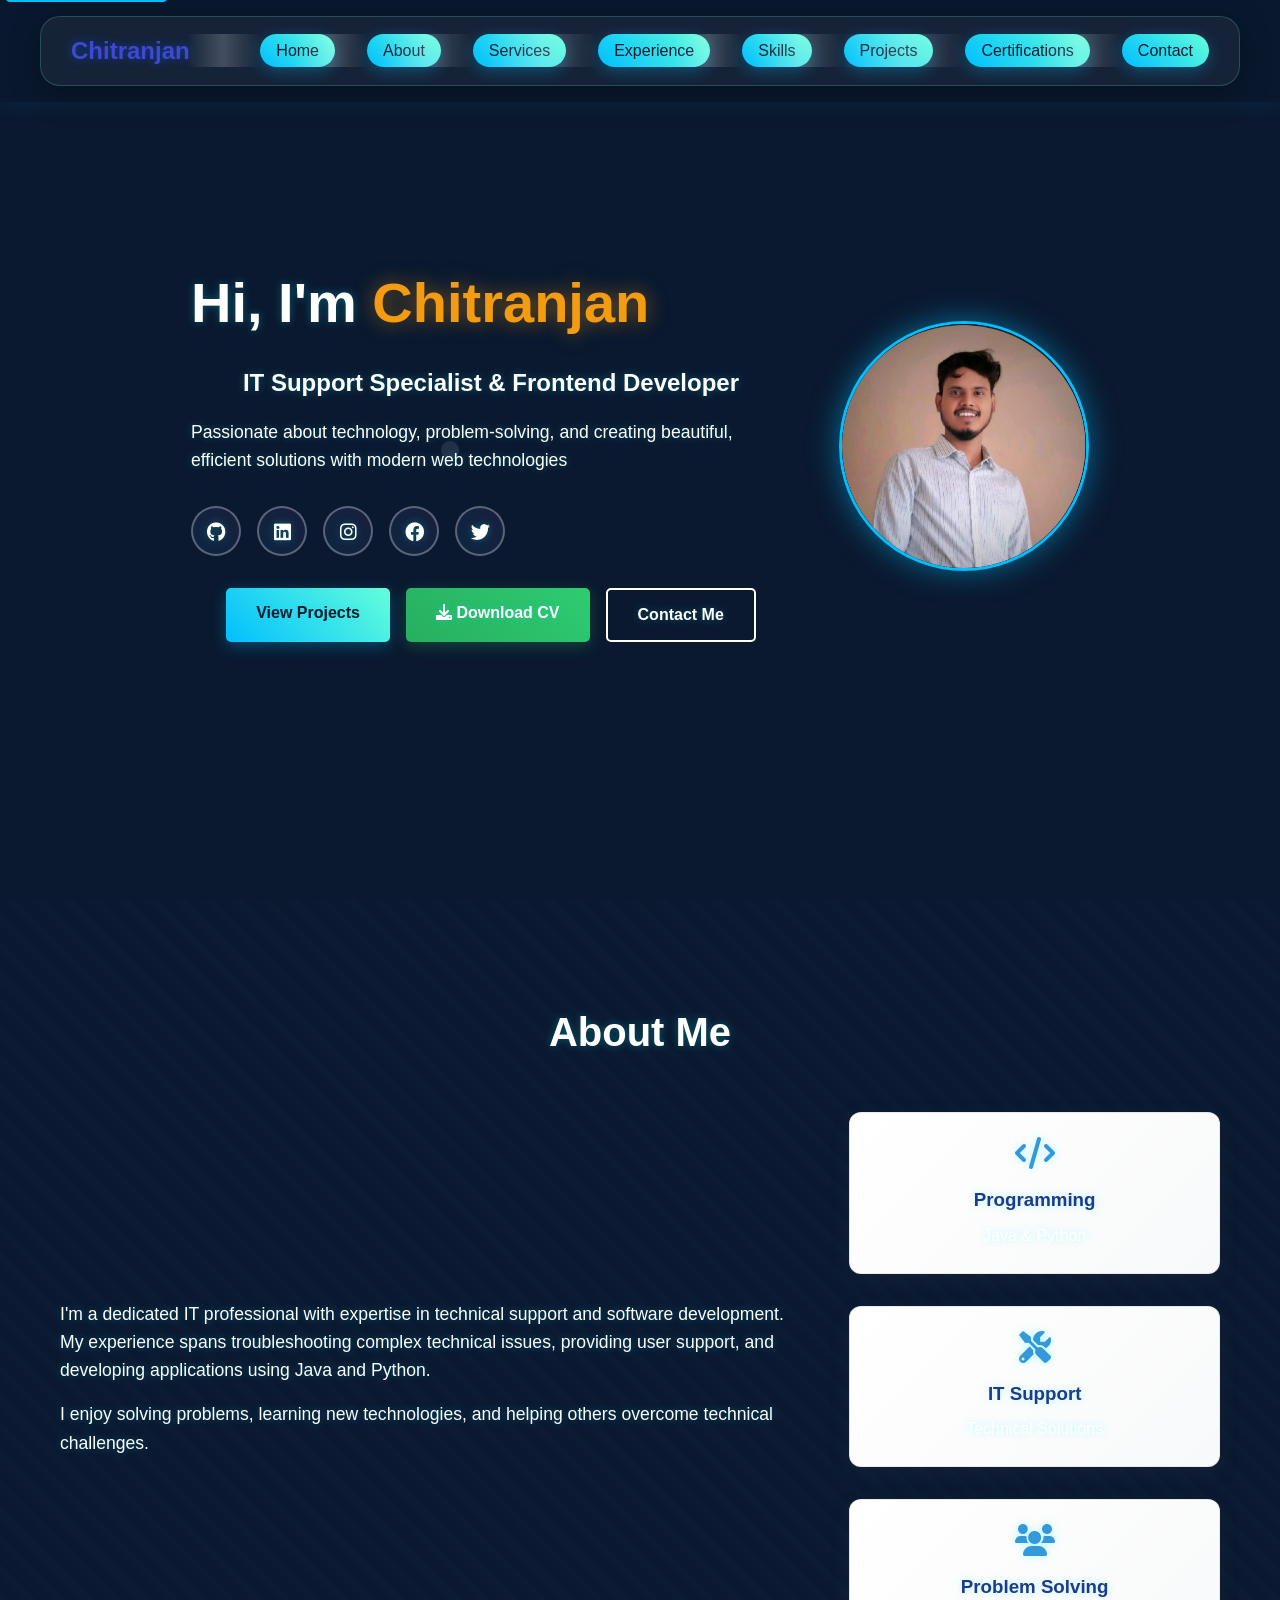
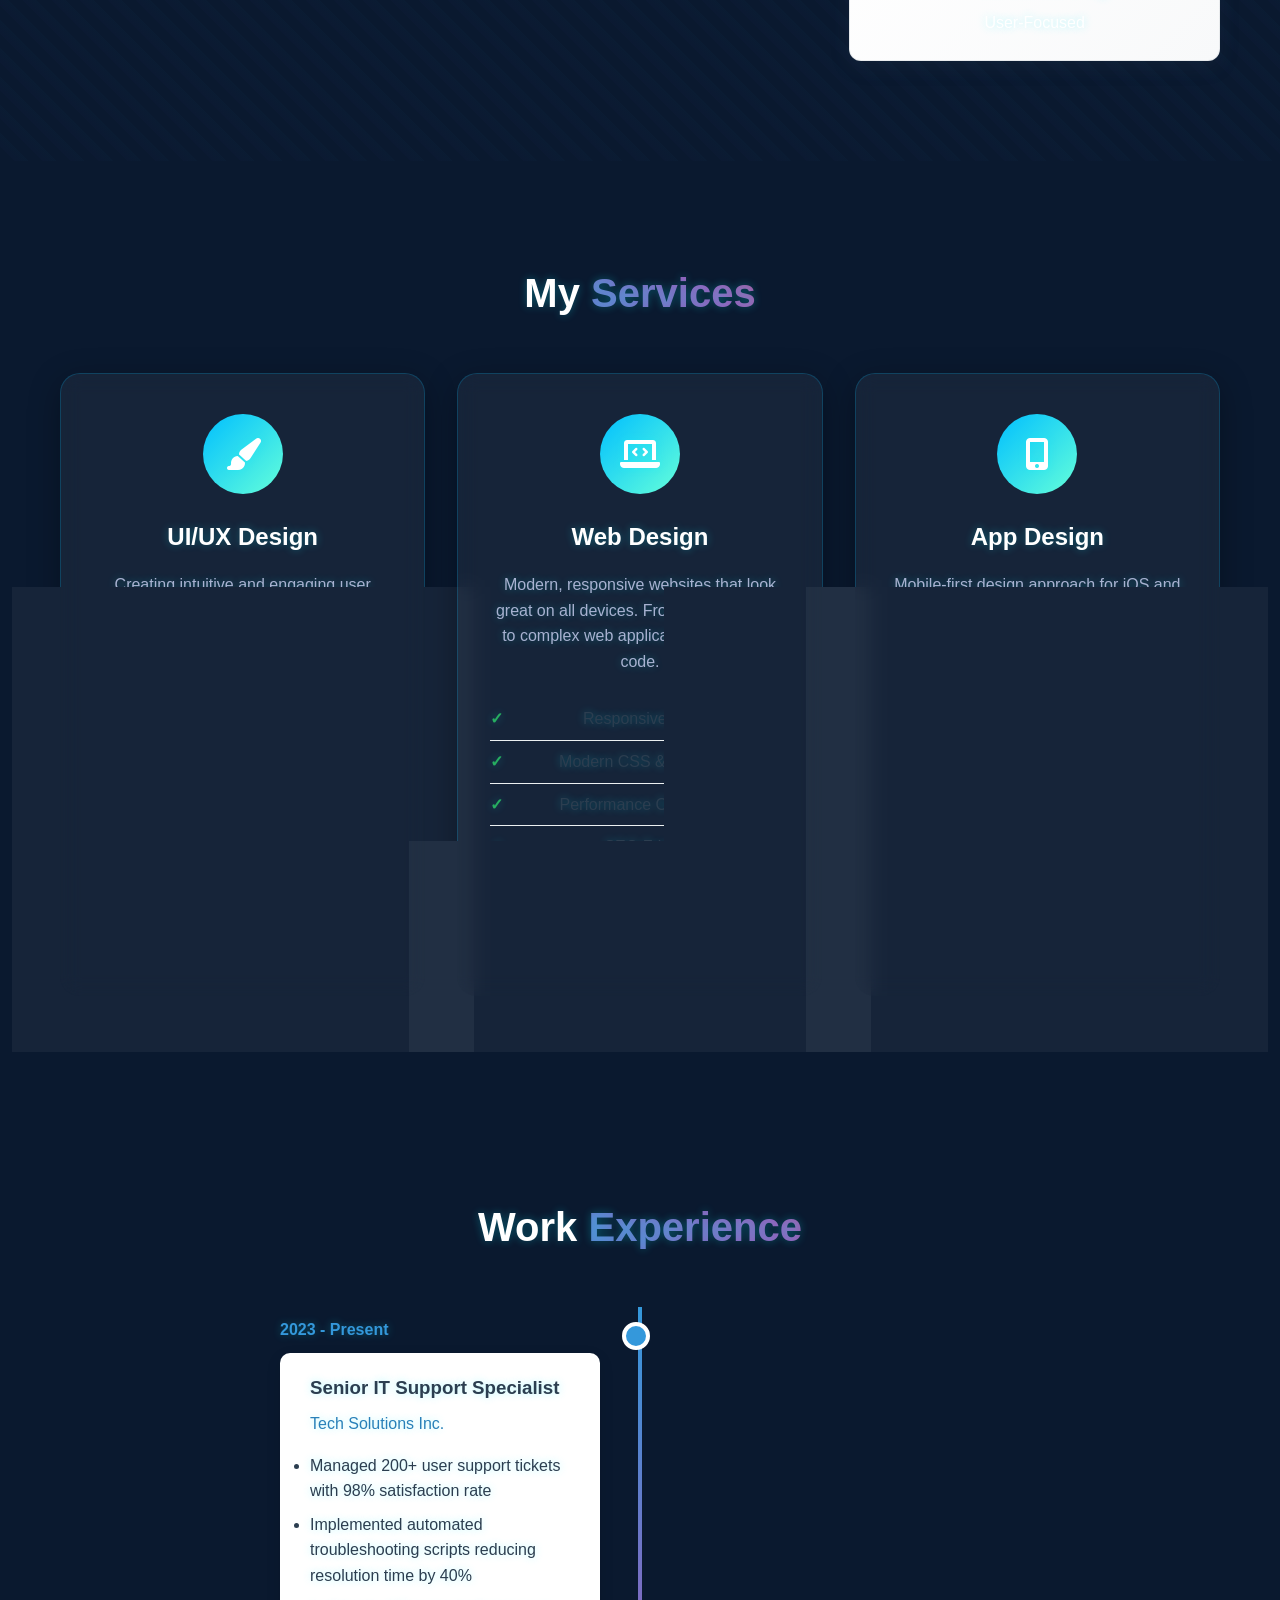
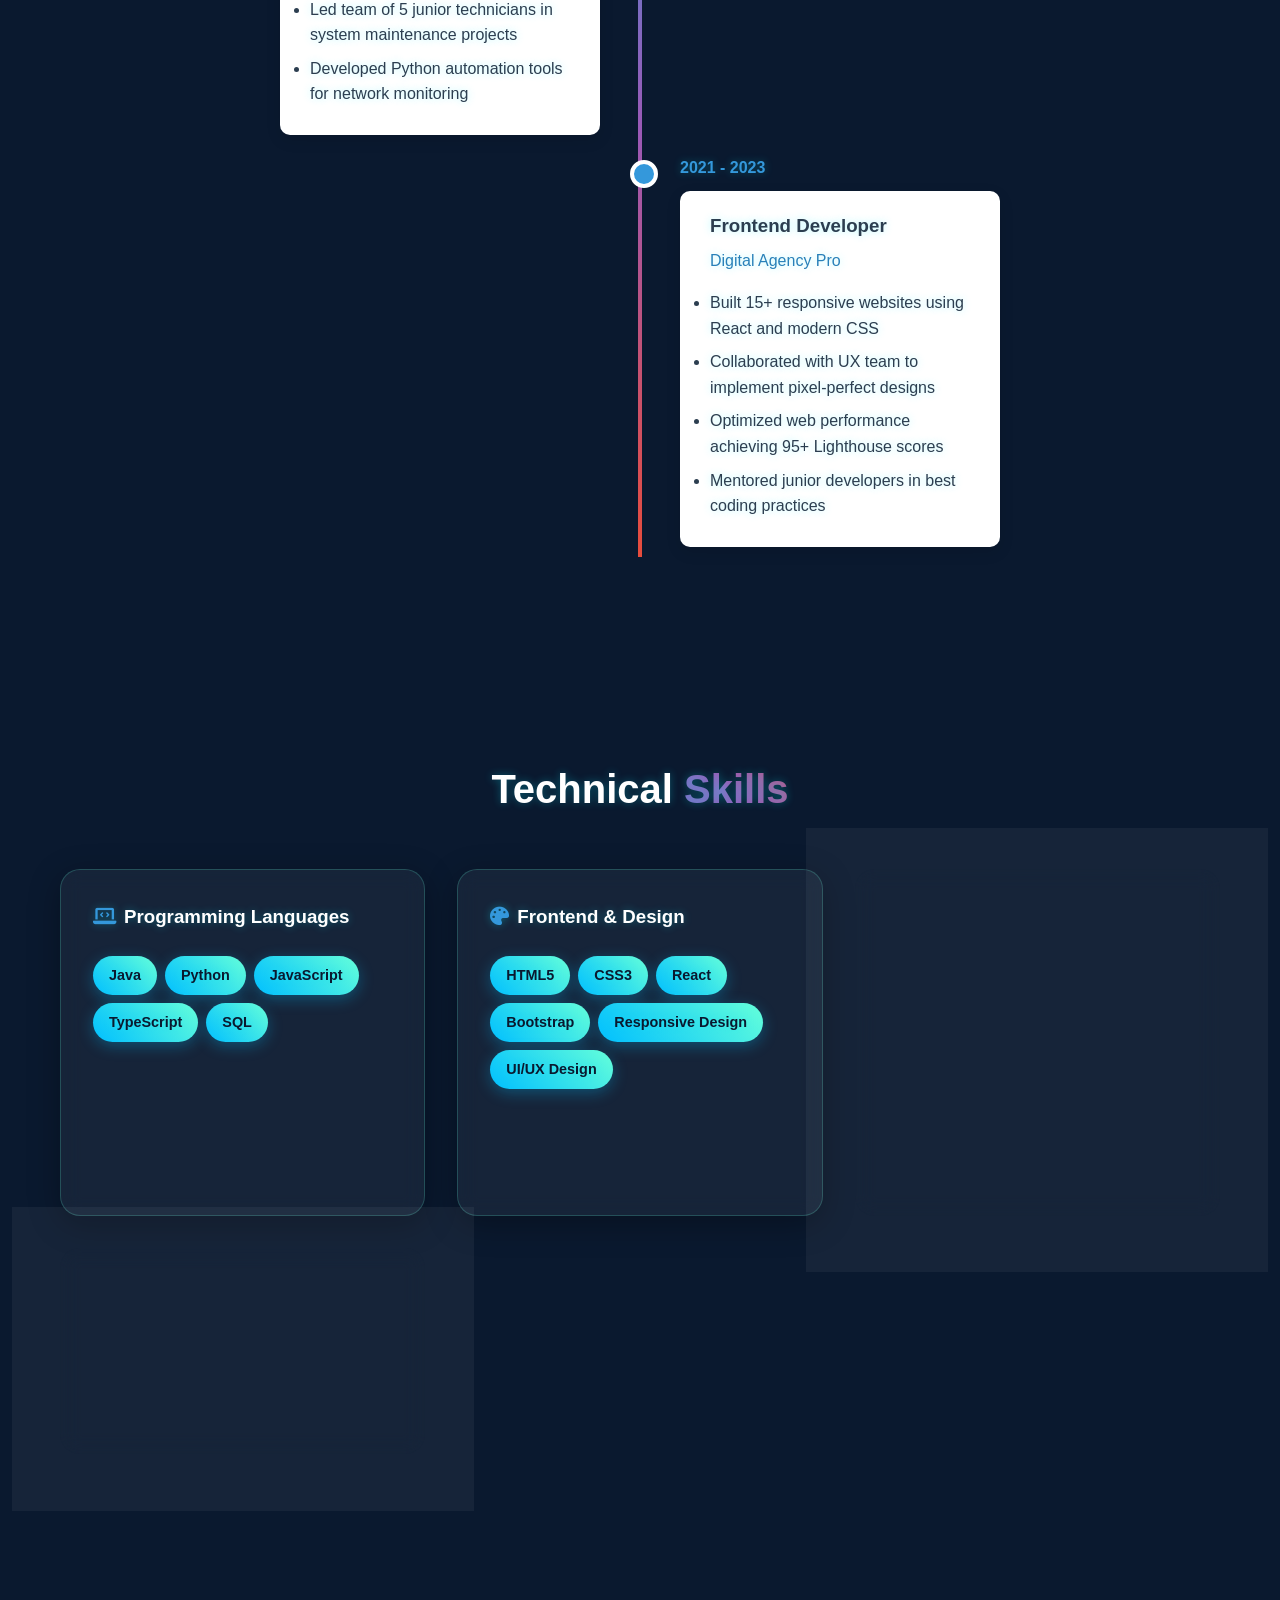
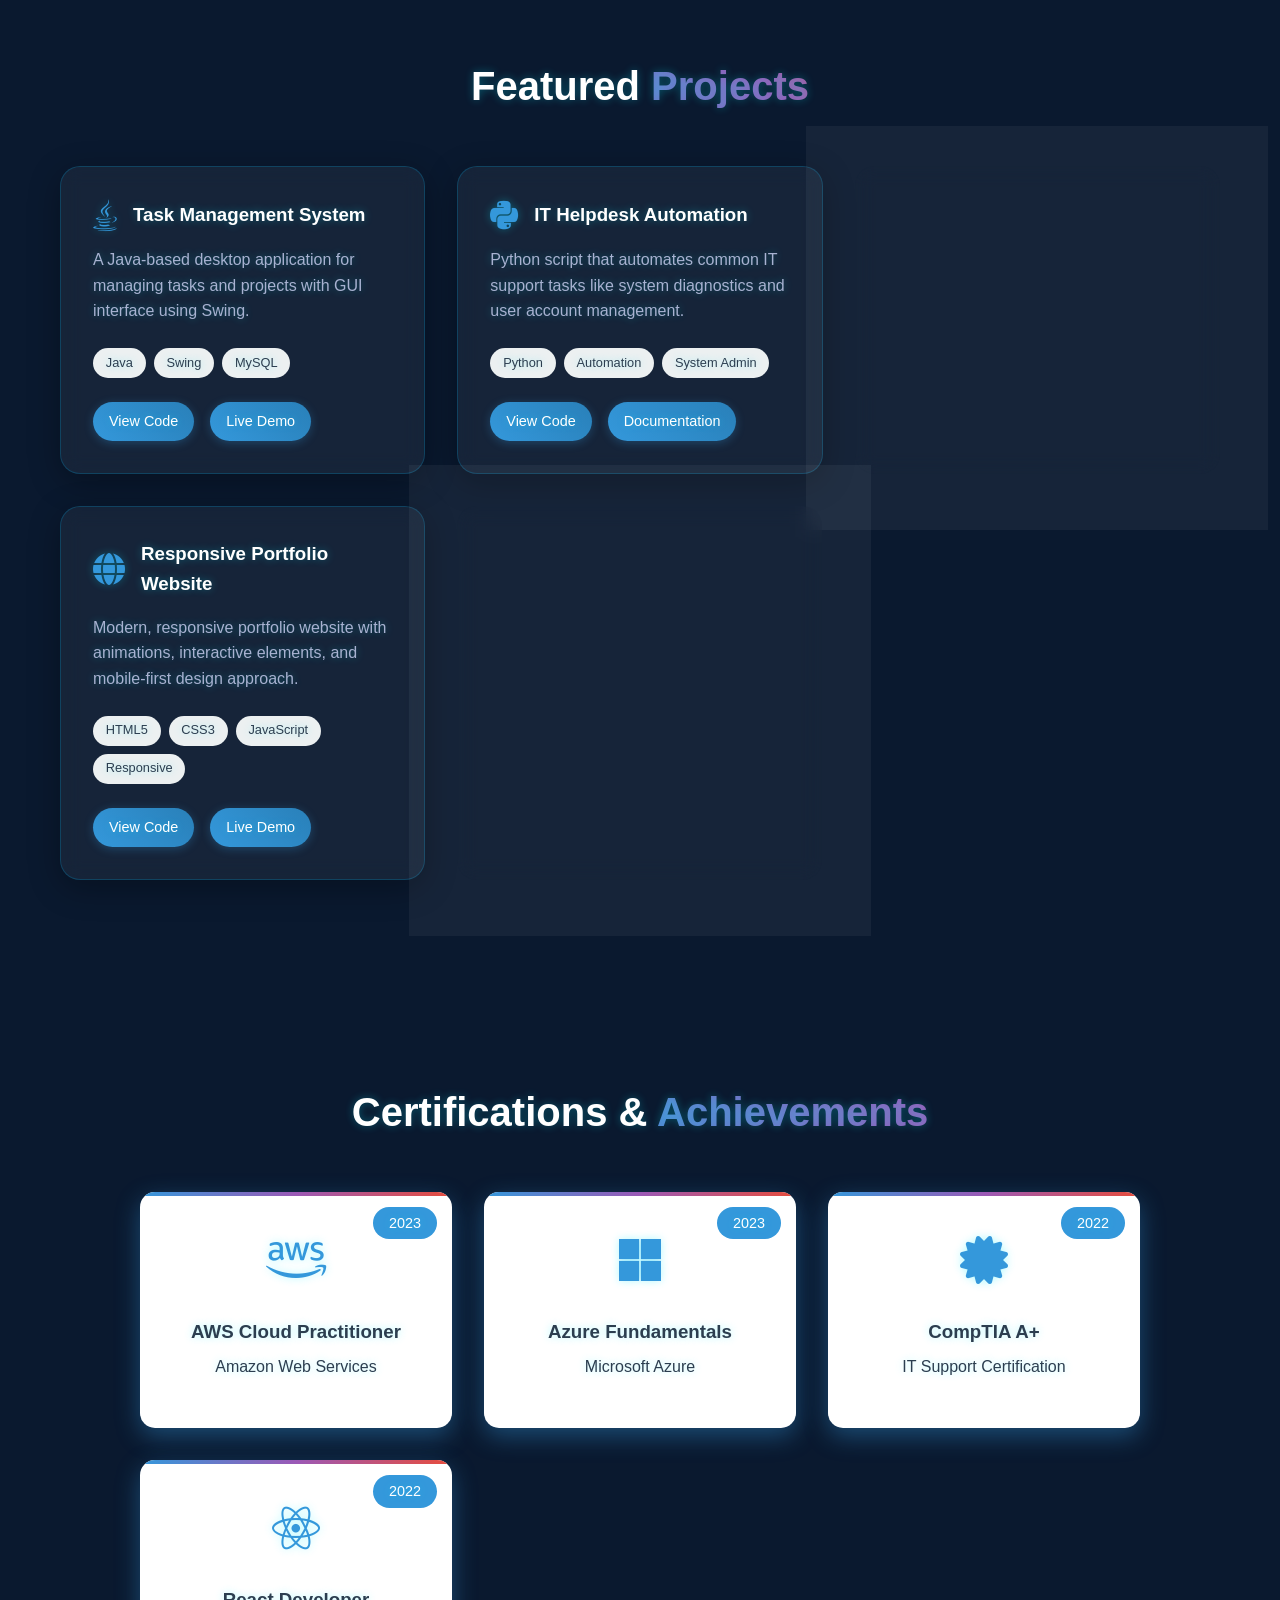
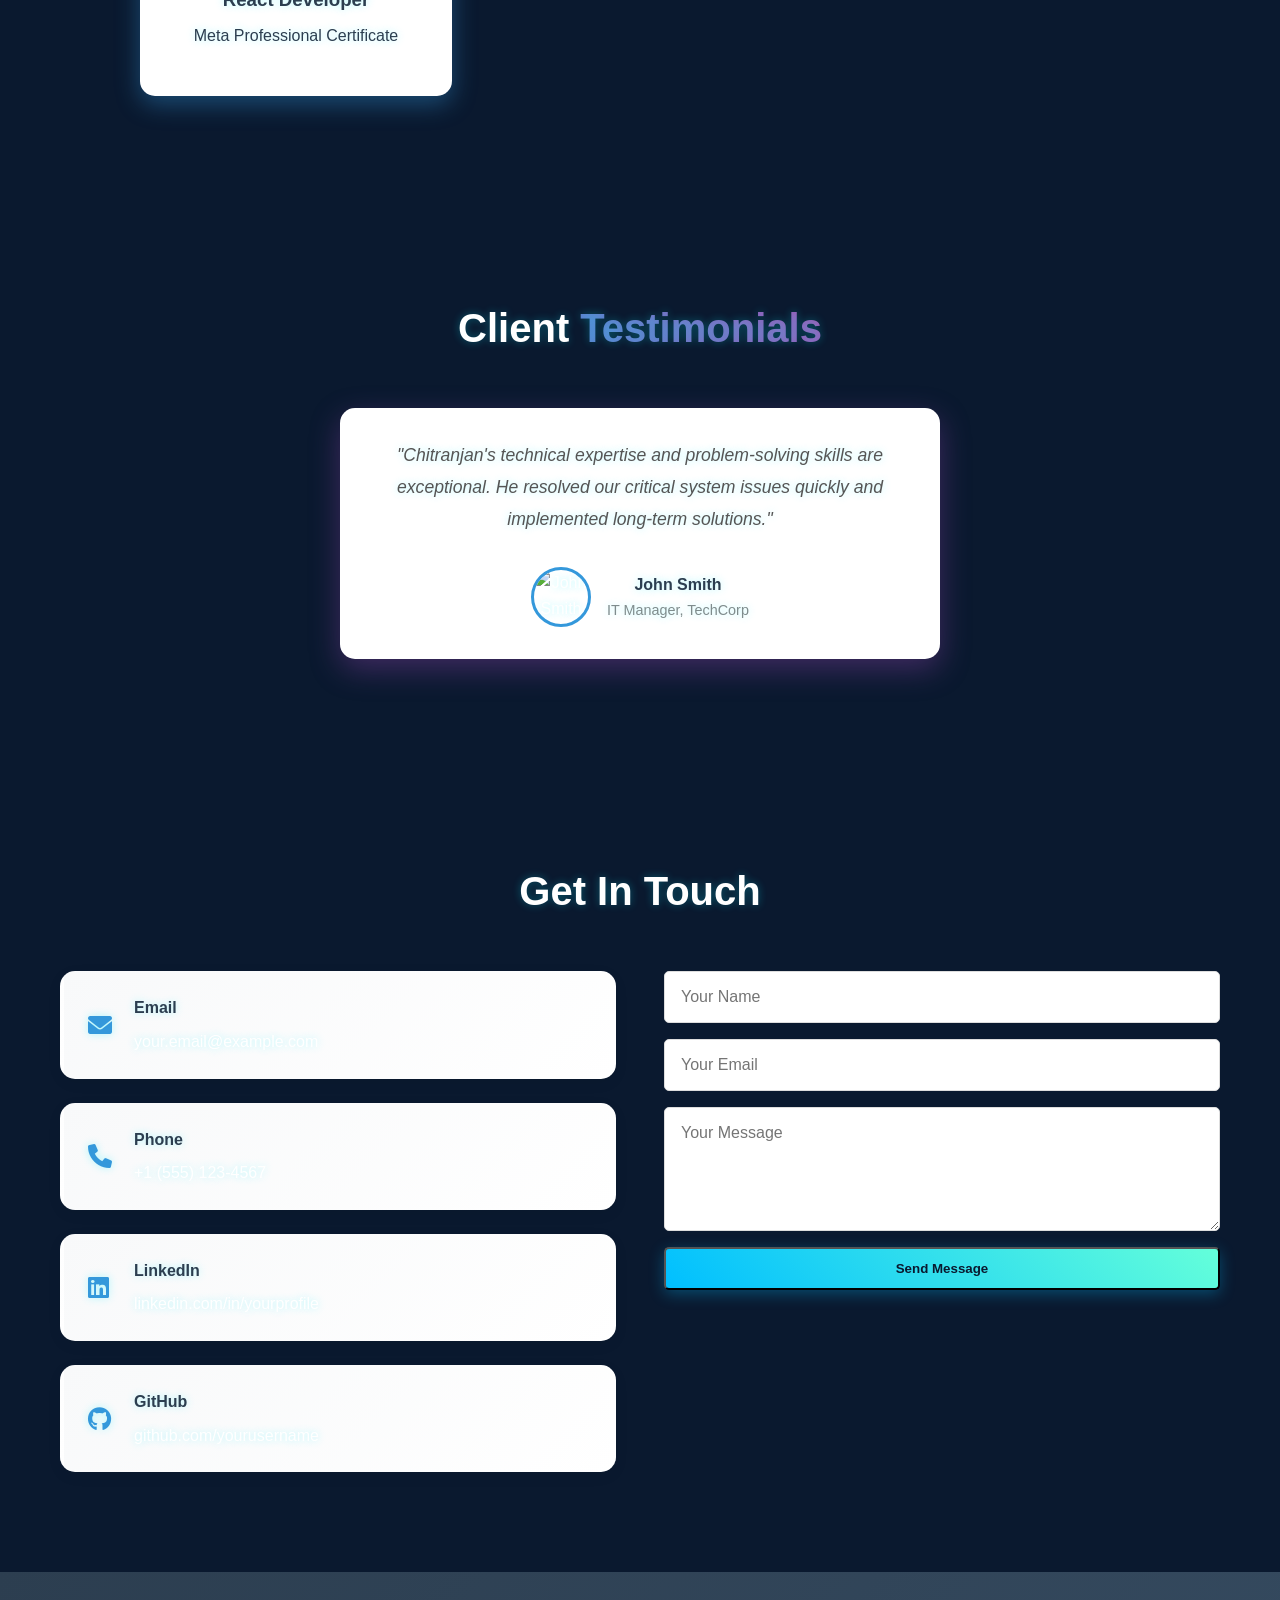
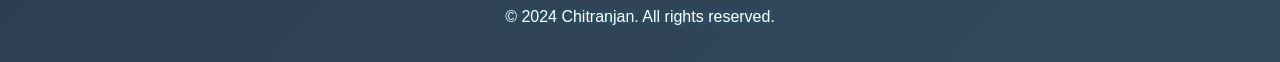
==== commit d40238aa: "mobile responsiveness" ====
--- a/index.html
+++ b/index.html
@@ -8,6 +8,7 @@
     <link href="https://cdnjs.cloudflare.com/ajax/libs/font-awesome/6.0.0/css/all.min.css" rel="stylesheet">
 </head>
 <body>
+    <a href="#main-content" class="skip-link">Skip to main content</a>
     <div class="floating-boxes">
         <div class="floating-box"></div>
         <div class="floating-box"></div>
@@ -24,6 +25,11 @@
     <nav class="navbar">
         <div class="nav-container">
             <div class="nav-logo">Chitranjan</div>
+            <div class="nav-hamburger">
+                <span></span>
+                <span></span>
+                <span></span>
+            </div>
             <ul class="nav-menu">
                 <li><a href="#home">Home</a></li>
                 <li><a href="#about">About</a></li>
@@ -37,6 +43,7 @@
         </div>
     </nav>
 
+    <main id="main-content">
     <section id="home" class="hero">
         <div class="hero-content">
             <div class="hero-text">
@@ -431,6 +438,7 @@
             </div>
         </div>
     </section>
+    </main>
 
     <footer class="footer">
         <div class="container">
--- a/style.css
+++ b/style.css
@@ -716,6 +716,11 @@
 }
 
 /* Skills Section */
+.skills {
+    background: #0A192F;
+    padding: 100px 0;
+}
+
 .skills-grid {
     display: grid;
     grid-template-columns: repeat(auto-fit, minmax(300px, 1fr));
@@ -1006,6 +1011,11 @@
 }
 
 /* Contact Section */
+.contact {
+    background: #0A192F;
+    padding: 100px 0;
+}
+
 .contact-content {
     display: grid;
     grid-template-columns: 1fr 1fr;
@@ -1678,21 +1688,147 @@
     font-size: 0.9rem;
 }
 
+/* Mobile Navigation */
+.nav-hamburger {
+    display: none;
+    flex-direction: column;
+    cursor: pointer;
+    padding: 5px;
+}
+
+.nav-hamburger span {
+    width: 25px;
+    height: 3px;
+    background: #FFFFFF;
+    margin: 3px 0;
+    transition: 0.3s;
+    border-radius: 2px;
+}
+
+.nav-hamburger.active span:nth-child(1) {
+    transform: rotate(-45deg) translate(-5px, 6px);
+}
+
+.nav-hamburger.active span:nth-child(2) {
+    opacity: 0;
+}
+
+.nav-hamburger.active span:nth-child(3) {
+    transform: rotate(45deg) translate(-5px, -6px);
+}
+
 /* Responsive Design */
+@media (max-width: 1200px) {
+    .container {
+        padding: 0 30px;
+    }
+    
+    .hero-content {
+        padding: 0 30px;
+    }
+    
+    .nav-container {
+        padding: 15px 20px;
+    }
+}
+
+@media (max-width: 992px) {
+    .hero-content h1 {
+        font-size: 3rem;
+    }
+    
+    .profile-photo {
+        width: 220px;
+        height: 220px;
+    }
+    
+    .about-content {
+        grid-template-columns: 1fr;
+        gap: 2rem;
+    }
+    
+    .about-stats {
+        flex-direction: row;
+        justify-content: space-between;
+        gap: 1rem;
+    }
+    
+    .stat {
+        flex: 1;
+        padding: 1rem;
+    }
+    
+    .skills-grid {
+        grid-template-columns: repeat(auto-fit, minmax(280px, 1fr));
+    }
+    
+    .projects-grid {
+        grid-template-columns: repeat(auto-fit, minmax(300px, 1fr));
+    }
+    
+    .services-grid {
+        grid-template-columns: repeat(auto-fit, minmax(300px, 1fr));
+    }
+}
+
 @media (max-width: 768px) {
+    .container {
+        padding: 0 20px;
+    }
+    
+    /* Navigation */
+    .nav-container {
+        padding: 10px 20px;
+        flex-wrap: wrap;
+    }
+    
     .nav-menu {
+        display: none;
+        position: absolute;
+        top: 100%;
+        left: 0;
+        right: 0;
+        background: rgba(10, 25, 47, 0.98);
+        backdrop-filter: blur(10px);
         flex-direction: column;
+        padding: 20px;
+        border-radius: 0 0 20px 20px;
+        box-shadow: 0 8px 32px rgba(0, 0, 0, 0.3);
         gap: 1rem;
+        z-index: 1000;
+    }
+    
+    .nav-menu.active {
+        display: flex;
+    }
+    
+    .nav-hamburger {
+        display: flex;
+    }
+    
+    .nav-menu a {
+        padding: 12px 20px;
+        text-align: center;
+        border-radius: 10px;
+        width: 100%;
+    }
+    
+    /* Hero Section */
+    .hero {
+        padding: 120px 0 80px;
+        min-height: 100vh;
     }
     
     .hero-content {
         flex-direction: column;
         text-align: center;
         gap: 2rem;
+        padding: 0 20px;
     }
     
     .hero-text {
         order: 2;
+        text-align: center;
     }
     
     .hero-photo {
@@ -1700,59 +1836,80 @@
     }
     
     .profile-photo {
-        width: 200px;
-        height: 200px;
+        width: 180px;
+        height: 180px;
     }
     
     .hero-content h1 {
-        font-size: 2.5rem;
-    }
-    
-    .about-content {
-        grid-template-columns: 1fr;
-    }
-    
-    .about-stats {
-        flex-direction: row;
-        justify-content: space-around;
-    }
-    
-    .contact-content {
-        grid-template-columns: 1fr;
+        font-size: 2.2rem;
+        line-height: 1.2;
+    }
+    
+    .hero-content h2 {
+        font-size: 1.2rem;
+    }
+    
+    .hero-content p {
+        font-size: 1rem;
+        max-width: 100%;
     }
     
     .hero-buttons {
         flex-direction: column;
         align-items: center;
-        gap: 0.5rem;
+        gap: 1rem;
+        width: 100%;
+    }
+    
+    .btn {
+        width: 100%;
+        max-width: 280px;
+        text-align: center;
+        padding: 15px 20px;
     }
     
     .social-links {
         justify-content: center;
-    }
-    
-    .timeline::after {
-        left: 31px;
-    }
-    
-    .timeline-item {
-        width: 100%;
-        padding-left: 70px;
-        padding-right: 25px;
-    }
-    
-    .timeline-item:nth-child(even) {
-        left: 0%;
-    }
-    
-    .timeline-item::after {
-        left: 21px;
-    }
-    
-    .timeline-item:nth-child(even)::after {
-        left: 21px;
-    }
-    
+        gap: 0.8rem;
+    }
+    
+    .social-link {
+        width: 45px;
+        height: 45px;
+        font-size: 1.1rem;
+    }
+    
+    /* Sections */
+    section {
+        padding: 60px 0;
+    }
+    
+    h2 {
+        font-size: 2rem;
+        margin-bottom: 2rem;
+    }
+    
+    /* About Section */
+    .about-stats {
+        flex-direction: column;
+        gap: 1rem;
+    }
+    
+    .stat {
+        padding: 1.5rem 1rem;
+    }
+    
+    /* Skills Section */
+    .skills-grid {
+        grid-template-columns: 1fr;
+        gap: 1.5rem;
+    }
+    
+    .skill-category {
+        padding: 1.5rem;
+    }
+    
+    /* Services Section */
     .services-grid {
         grid-template-columns: 1fr;
         gap: 1.5rem;
@@ -1761,4 +1918,334 @@
     .service-card {
         padding: 2rem 1.5rem;
     }
+    
+    .service-features {
+        text-align: left;
+    }
+    
+    /* Projects Section */
+    .projects-grid {
+        grid-template-columns: 1fr;
+        gap: 1.5rem;
+    }
+    
+    .project-card {
+        padding: 1.5rem;
+    }
+    
+    /* Experience Section */
+    .timeline::after {
+        left: 20px;
+    }
+    
+    .timeline-item {
+        width: 100%;
+        padding-left: 50px;
+        padding-right: 20px;
+    }
+    
+    .timeline-item:nth-child(even) {
+        left: 0%;
+    }
+    
+    .timeline-item::after {
+        left: 10px;
+    }
+    
+    .timeline-item:nth-child(even)::after {
+        left: 10px;
+    }
+    
+    .timeline-content {
+        padding: 15px 20px;
+    }
+    
+    /* Contact Section */
+    .contact-content {
+        grid-template-columns: 1fr;
+        gap: 2rem;
+    }
+    
+    .contact-item {
+        padding: 1rem;
+    }
+    
+    /* Certifications */
+    .cert-grid {
+        grid-template-columns: 1fr;
+        gap: 1.5rem;
+    }
+    
+    .cert-card {
+        padding: 1.5rem;
+    }
+}
+
+@media (max-width: 480px) {
+    .container {
+        padding: 0 15px;
+    }
+    
+    .nav-container {
+        padding: 8px 15px;
+    }
+    
+    .nav-logo {
+        font-size: 1.3rem;
+    }
+    
+    .hero {
+        padding: 100px 0 60px;
+    }
+    
+    .hero-content {
+        padding: 0 15px;
+    }
+    
+    .profile-photo {
+        width: 150px;
+        height: 150px;
+    }
+    
+    .hero-content h1 {
+        font-size: 1.8rem;
+    }
+    
+    .hero-content h2 {
+        font-size: 1.1rem;
+    }
+    
+    .hero-content p {
+        font-size: 0.95rem;
+    }
+    
+    .btn {
+        padding: 12px 16px;
+        font-size: 0.9rem;
+    }
+    
+    .social-link {
+        width: 40px;
+        height: 40px;
+        font-size: 1rem;
+    }
+    
+    section {
+        padding: 50px 0;
+    }
+    
+    h2 {
+        font-size: 1.8rem;
+    }
+    
+    .skill-category,
+    .service-card,
+    .project-card {
+        padding: 1.2rem;
+    }
+    
+    .timeline-item {
+        padding-left: 40px;
+        padding-right: 15px;
+    }
+    
+    .timeline-content {
+        padding: 12px 15px;
+    }
+    
+    .floating-box {
+        display: none;
+    }
+}
+
+@media (max-width: 360px) {
+    .hero-content h1 {
+        font-size: 1.6rem;
+    }
+    
+    .profile-photo {
+        width: 130px;
+        height: 130px;
+    }
+    
+    .btn {
+        padding: 10px 14px;
+        font-size: 0.85rem;
+    }
+    
+    .social-link {
+        width: 35px;
+        height: 35px;
+        font-size: 0.9rem;
+    }
+    
+    h2 {
+        font-size: 1.6rem;
+    }
+}
+
+/* Landscape orientation for mobile */
+@media (max-height: 500px) and (orientation: landscape) {
+    .hero {
+        padding: 80px 0 40px;
+        min-height: auto;
+    }
+    
+    .profile-photo {
+        width: 120px;
+        height: 120px;
+    }
+    
+    .hero-content h1 {
+        font-size: 1.8rem;
+    }
+    
+    .hero-content {
+        flex-direction: row;
+        gap: 2rem;
+    }
+    
+    .hero-text {
+        order: 1;
+        text-align: left;
+    }
+    
+    .hero-photo {
+        order: 2;
+    }
+}
+
+/* High DPI displays */
+@media (-webkit-min-device-pixel-ratio: 2), (min-resolution: 192dpi) {
+    .profile-photo {
+        image-rendering: -webkit-optimize-contrast;
+        image-rendering: crisp-edges;
+    }
+}
+
+/* Touch device optimizations */
+.touch-device .btn,
+.touch-device .social-link,
+.touch-device .nav-menu a {
+    min-height: 44px;
+    min-width: 44px;
+}
+
+.touch-device .skill-tag,
+.touch-device .btn-small {
+    min-height: 36px;
+    padding: 8px 16px;
+}
+
+/* Reduce motion for users who prefer it */
+@media (prefers-reduced-motion: reduce) {
+    *,
+    *::before,
+    *::after {
+        animation-duration: 0.01ms !important;
+        animation-iteration-count: 1 !important;
+        transition-duration: 0.01ms !important;
+    }
+    
+    .floating-box {
+        animation: none;
+    }
+}
+
+/* High contrast mode support */
+@media (prefers-contrast: high) {
+    .btn,
+    .social-link,
+    .nav-menu a {
+        border: 2px solid currentColor;
+    }
+    
+    .skill-tag {
+        border: 1px solid currentColor;
+    }
+}
+
+/* Dark mode support */
+@media (prefers-color-scheme: dark) {
+    /* Already using dark theme, but can add overrides if needed */
+}
+
+/* Focus styles for accessibility */
+.btn:focus,
+.social-link:focus,
+.nav-menu a:focus,
+.contact-form input:focus,
+.contact-form textarea:focus {
+    outline: 2px solid #00BFFF;
+    outline-offset: 2px;
+}
+
+/* Skip to main content link */
+.skip-link {
+    position: absolute;
+    top: -40px;
+    left: 6px;
+    background: #00BFFF;
+    color: white;
+    padding: 8px;
+    text-decoration: none;
+    border-radius: 4px;
+    z-index: 10000;
+}
+
+.skip-link:focus {
+    top: 6px;
+}
+
+/* Loading states */
+.loading {
+    opacity: 0.6;
+    pointer-events: none;
+}
+
+.loading::after {
+    content: '';
+    position: absolute;
+    top: 50%;
+    left: 50%;
+    width: 20px;
+    height: 20px;
+    margin: -10px 0 0 -10px;
+    border: 2px solid #00BFFF;
+    border-radius: 50%;
+    border-top-color: transparent;
+    animation: spin 1s linear infinite;
+}
+
+@keyframes spin {
+    to {
+        transform: rotate(360deg);
+    }
+}
+
+/* Print styles */
+@media print {
+    .floating-boxes,
+    .navbar,
+    .social-links,
+    .hero-buttons {
+        display: none;
+    }
+    
+    body {
+        background: white;
+        color: black;
+    }
+    
+    section {
+        page-break-inside: avoid;
+    }
+    
+    .hero-content h1 {
+        color: black;
+    }
+    
+    .highlight {
+        color: #333;
+    }
 }
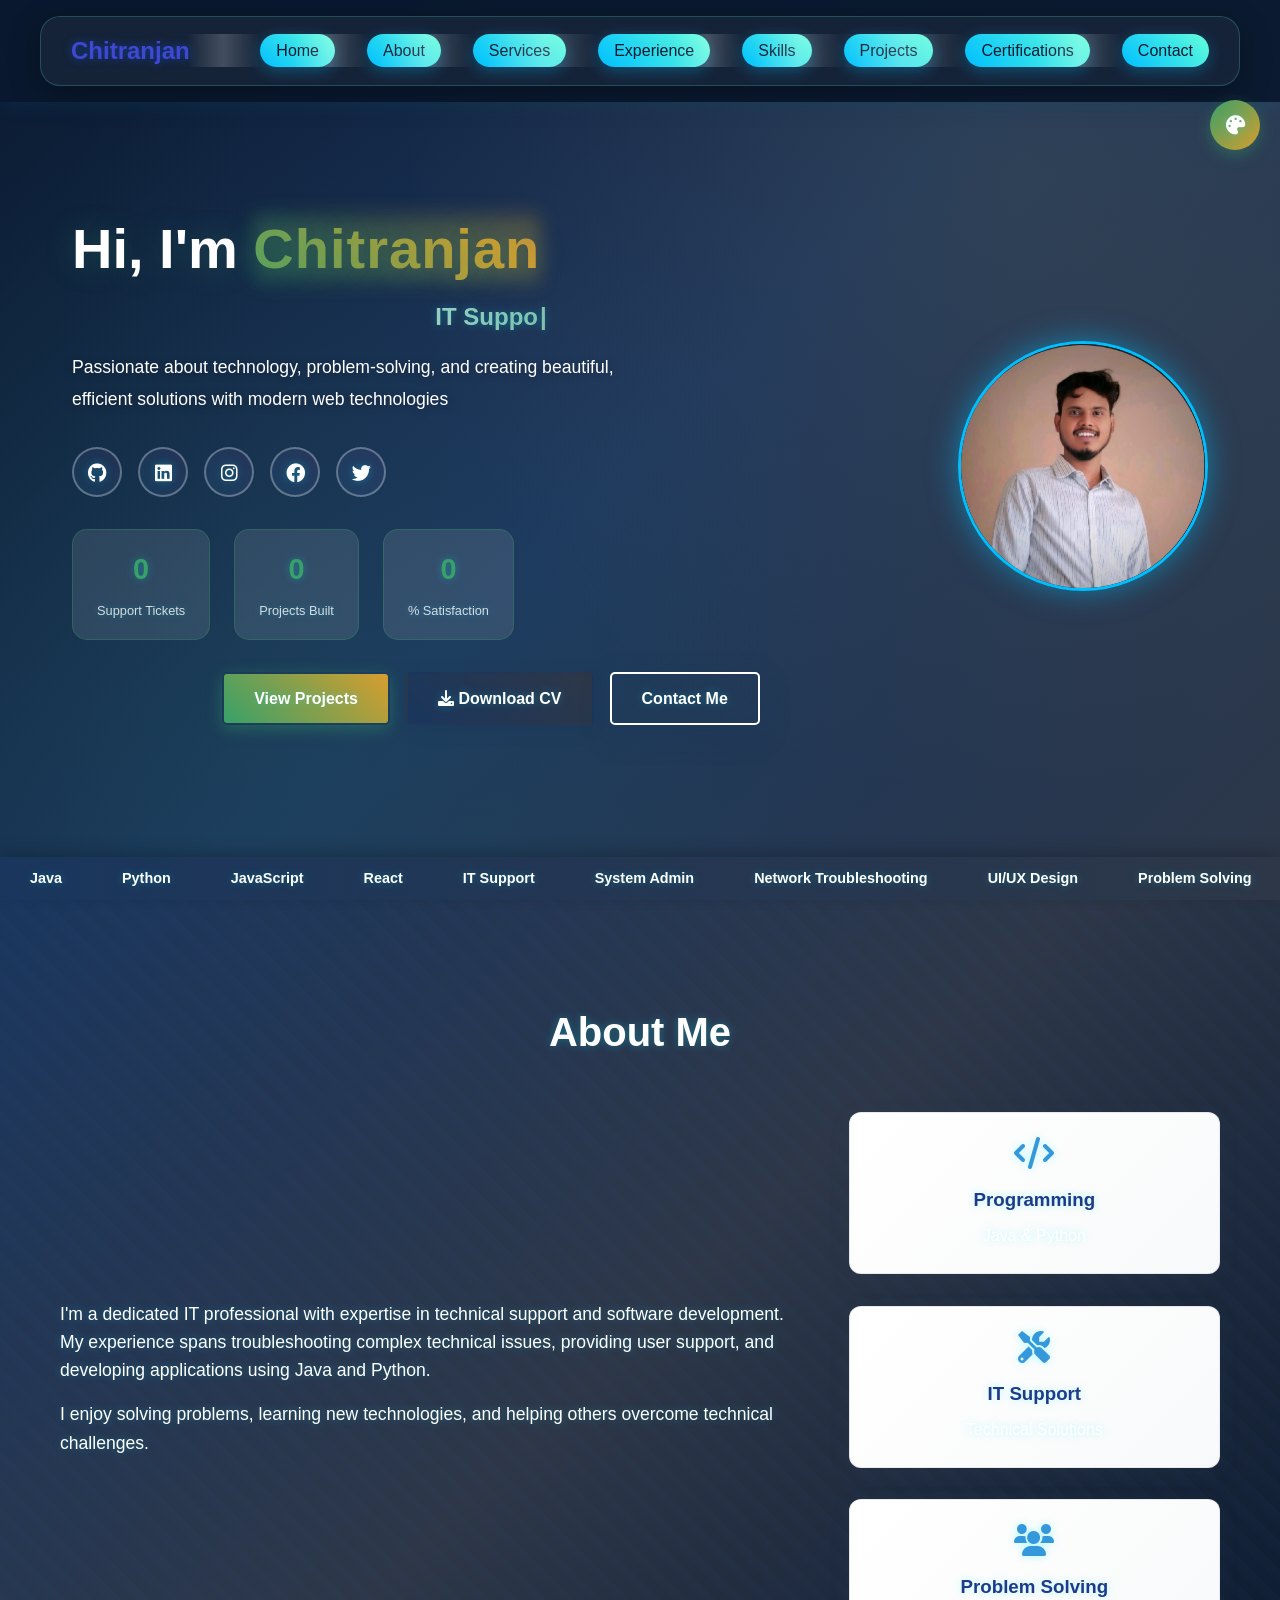
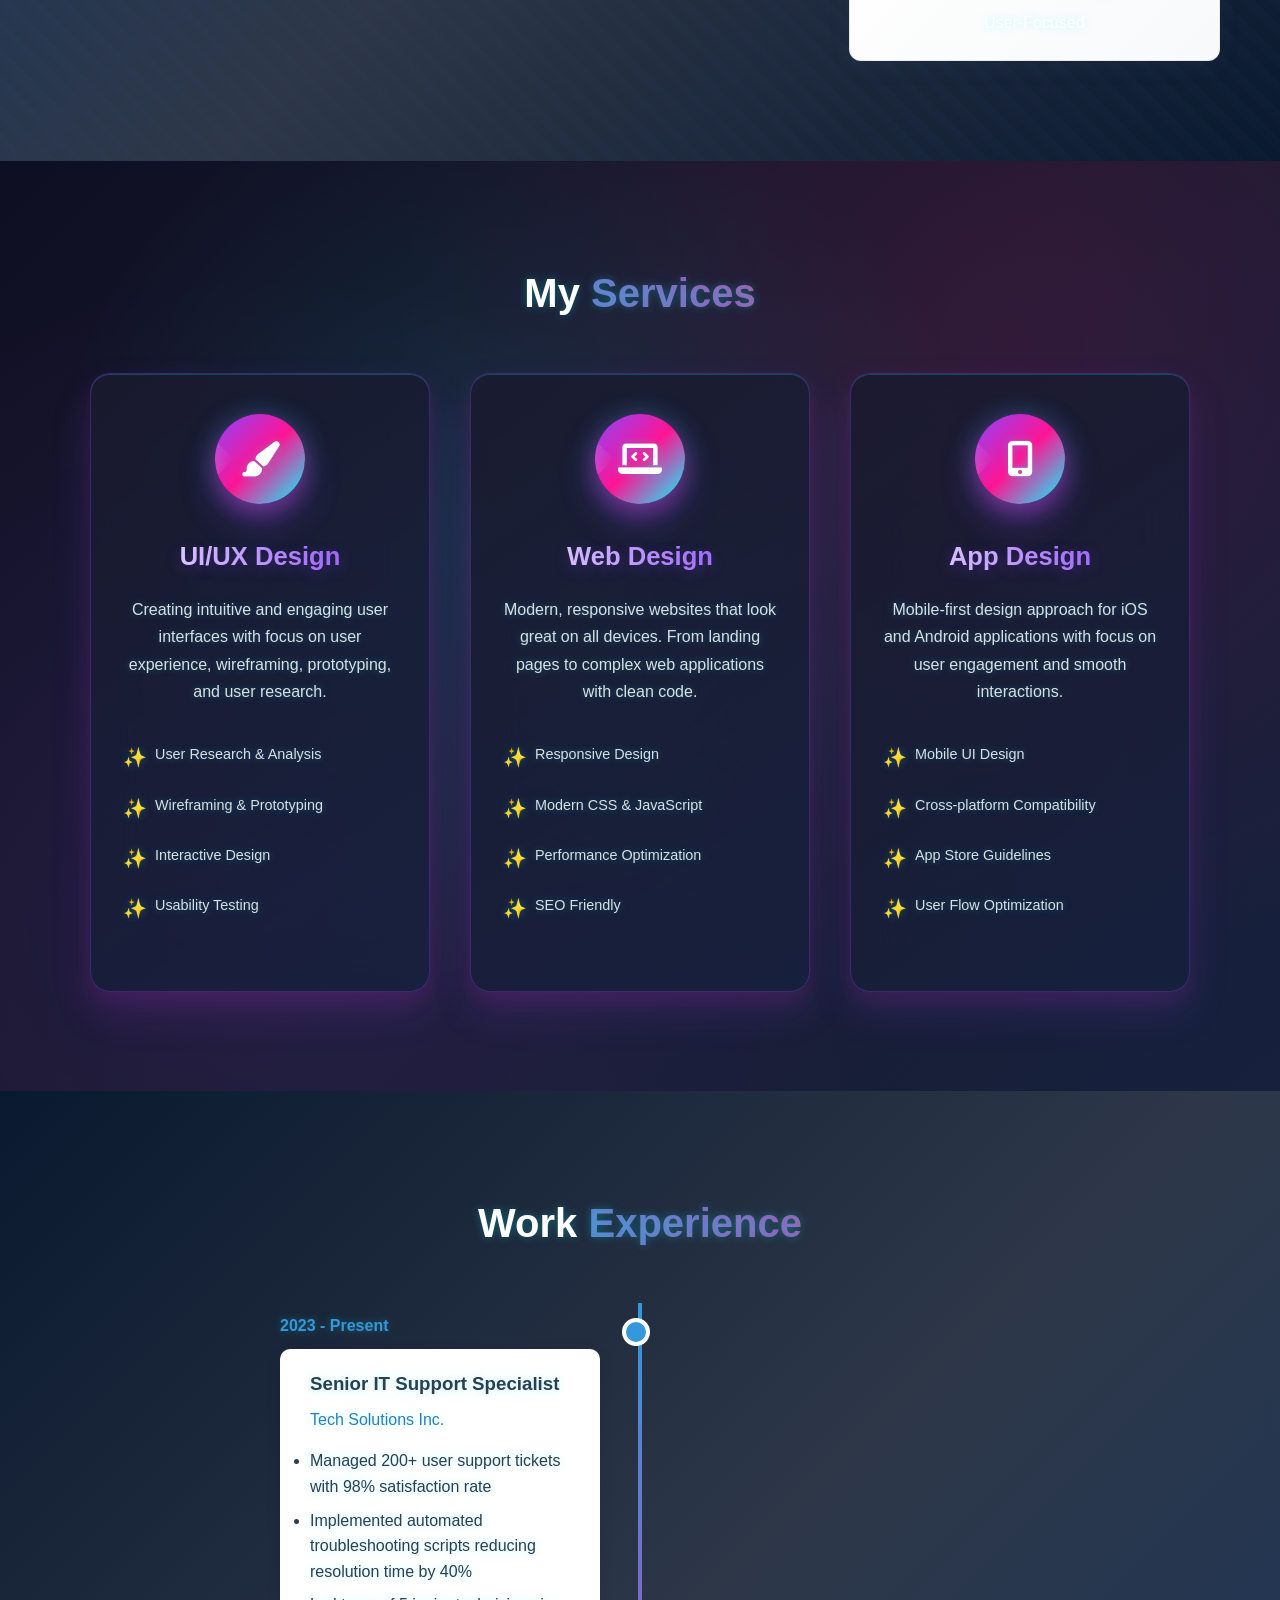
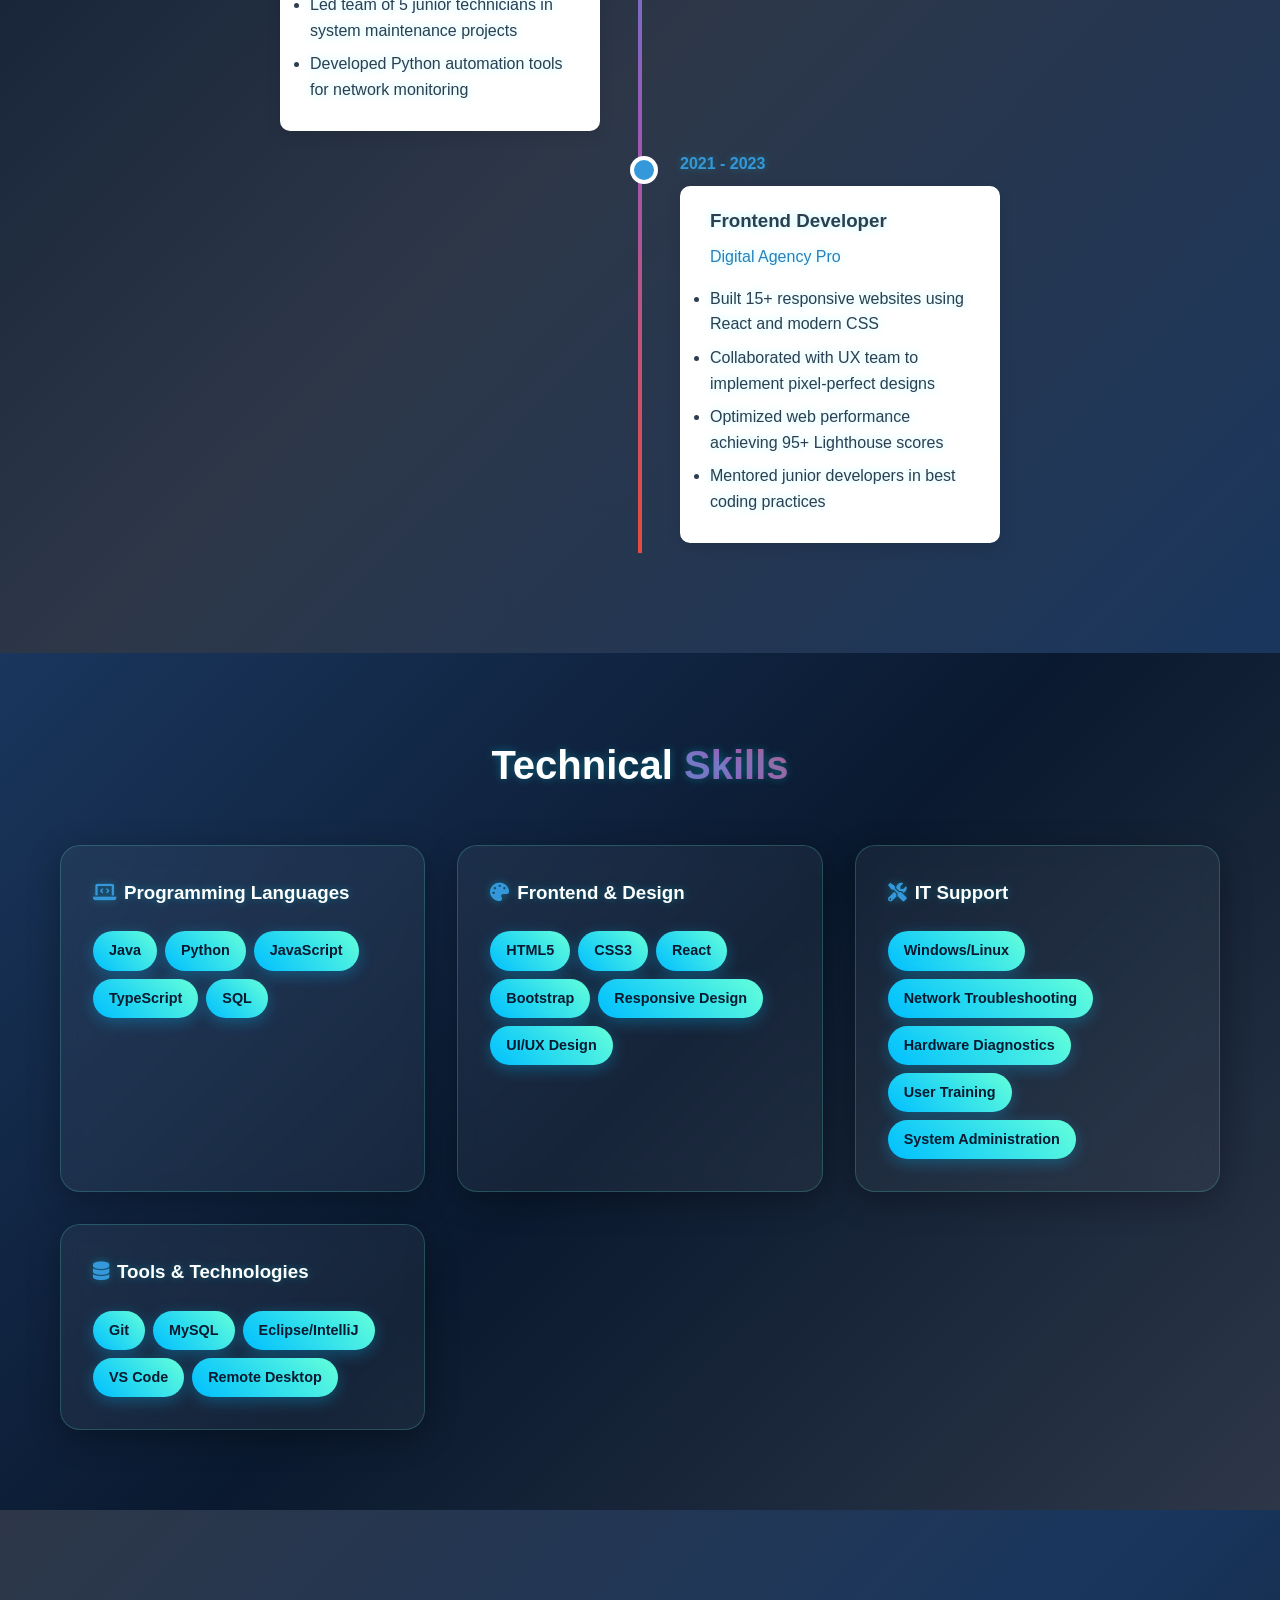
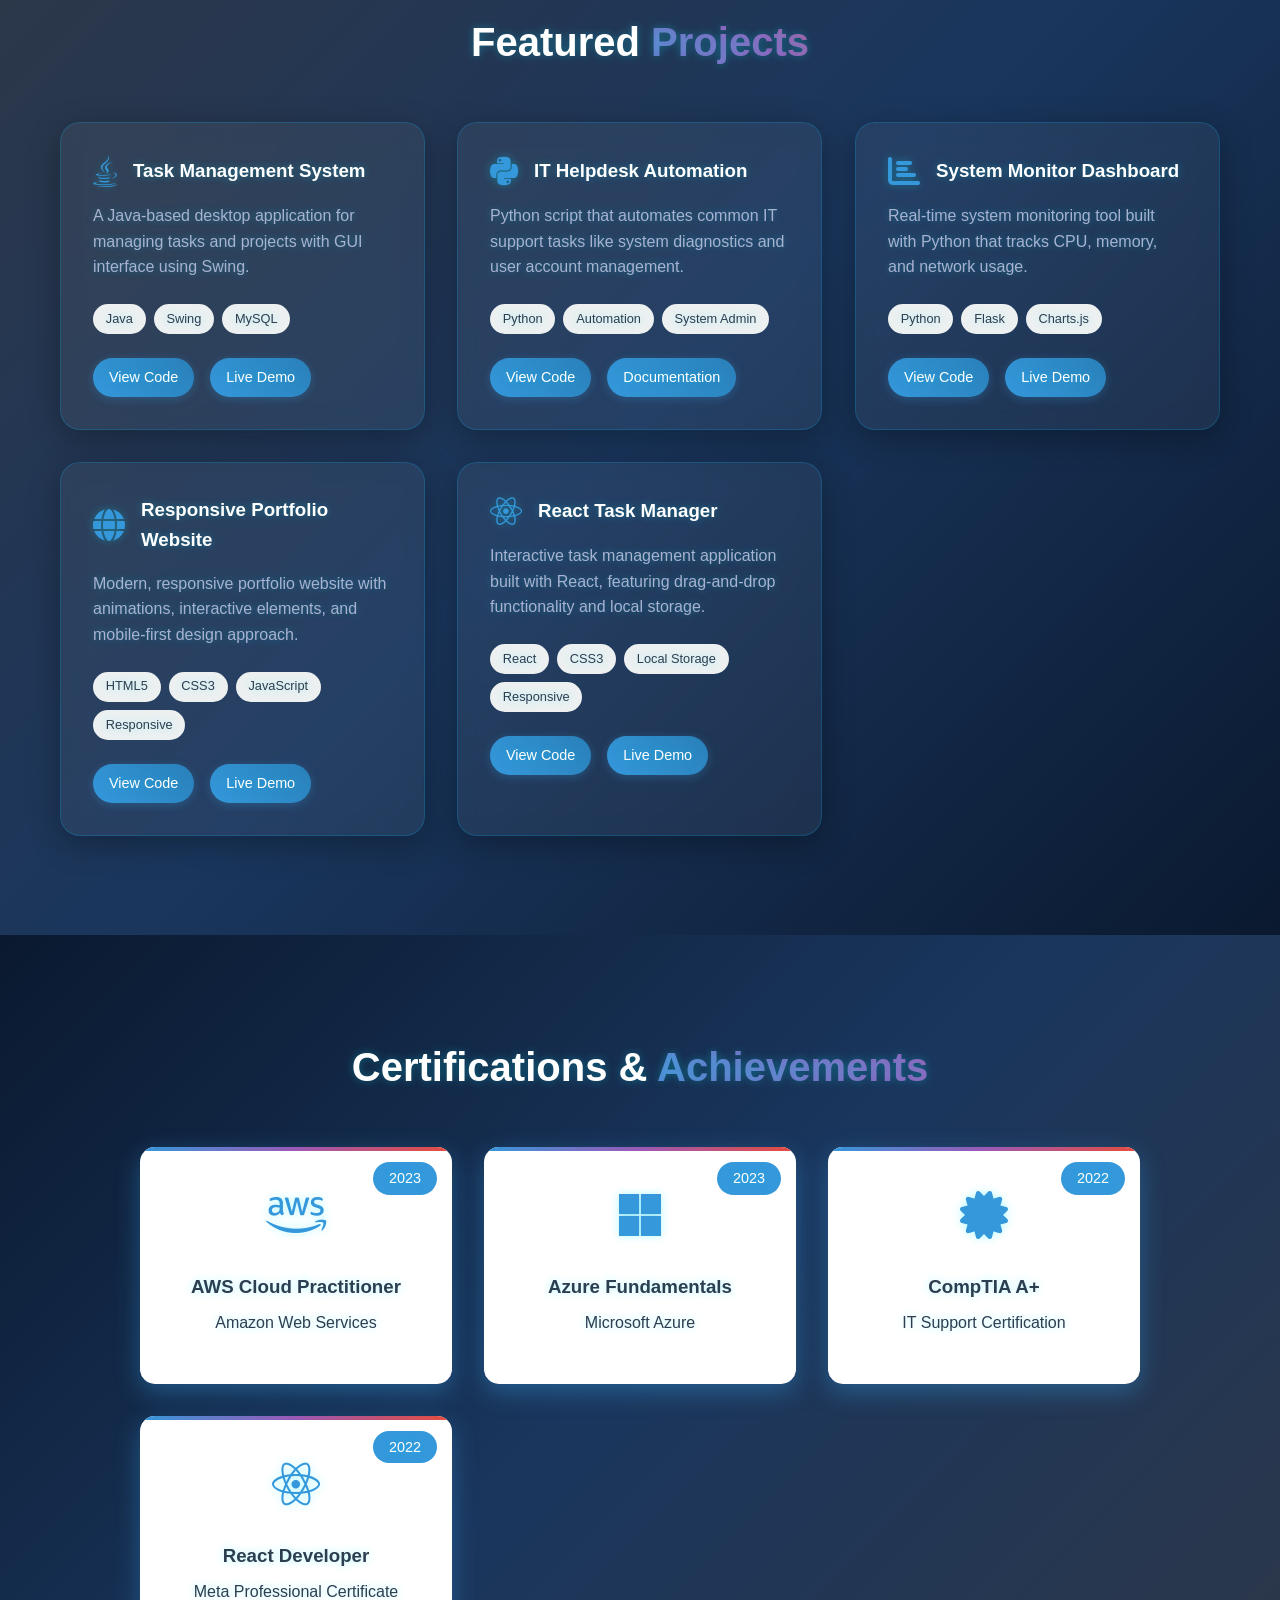
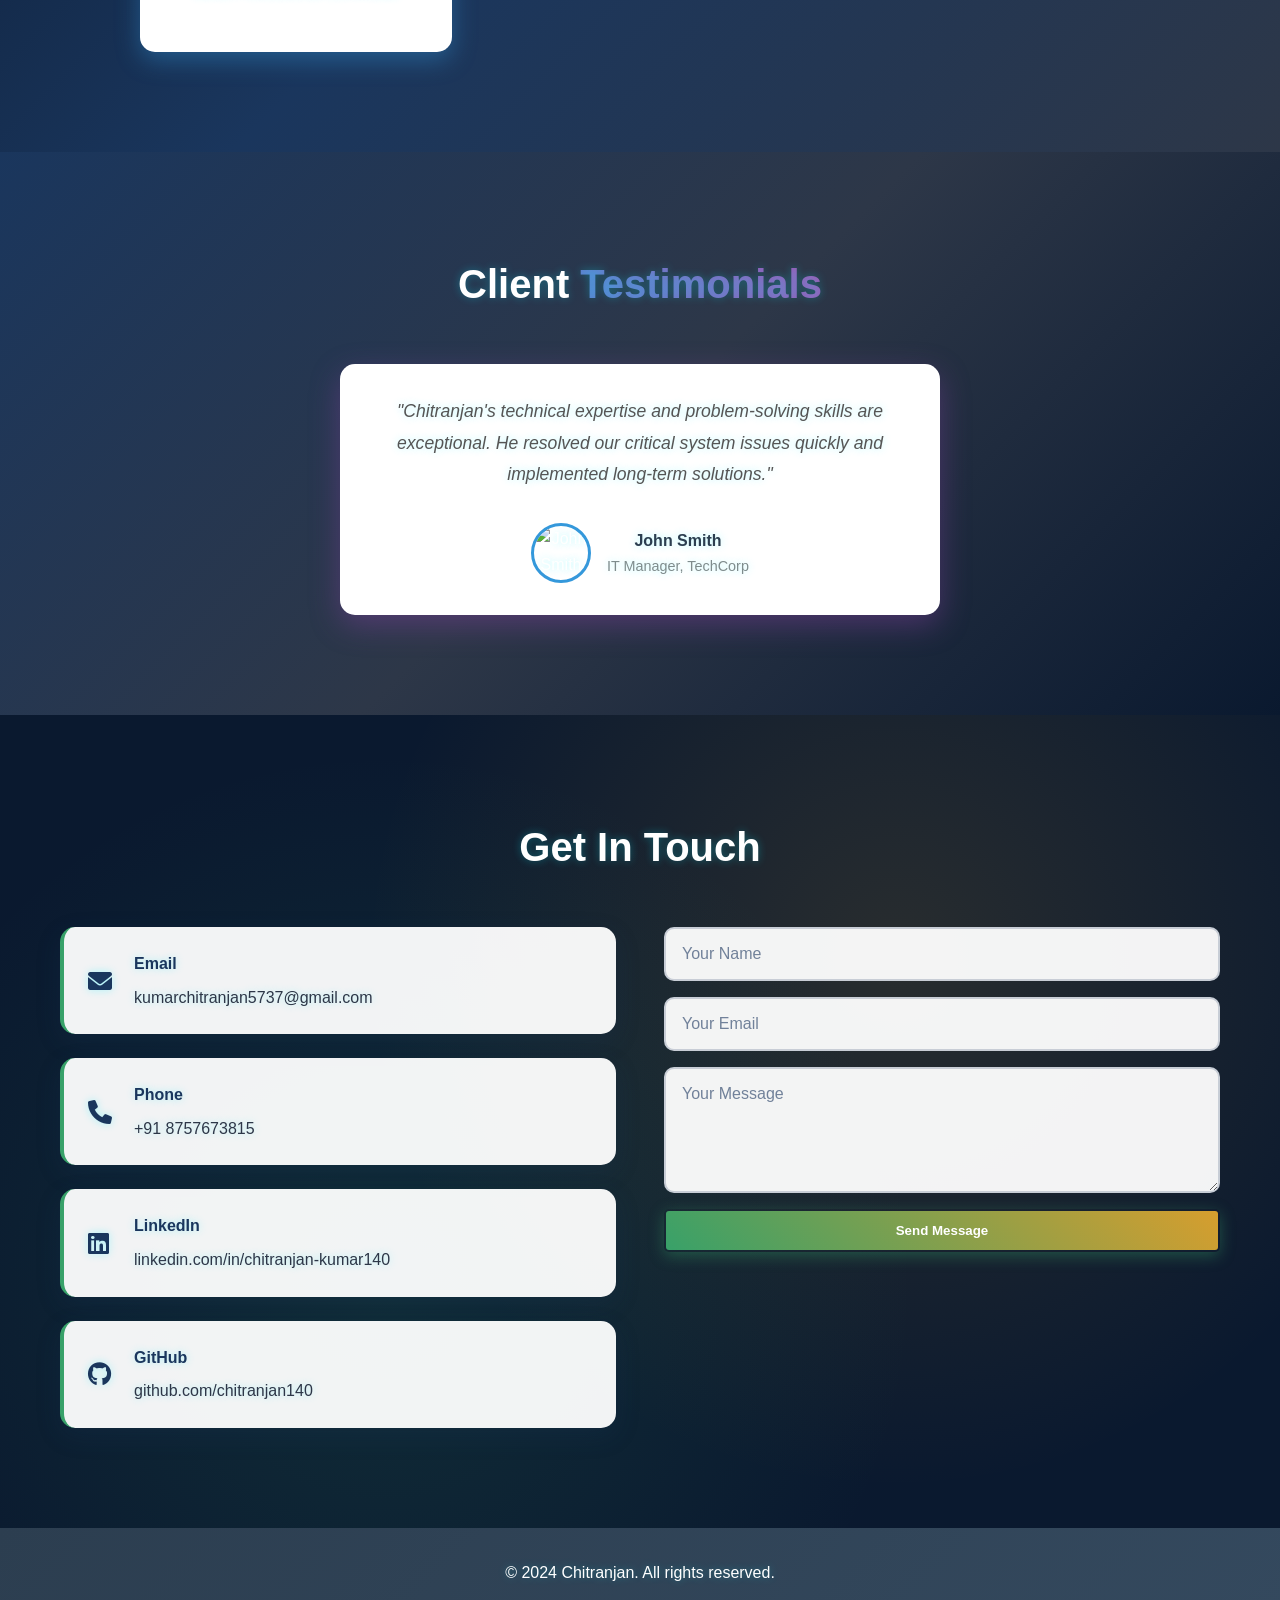
==== commit 743a55a2: "new update" ====
--- a/index.html
+++ b/index.html
@@ -8,7 +8,6 @@
     <link href="https://cdnjs.cloudflare.com/ajax/libs/font-awesome/6.0.0/css/all.min.css" rel="stylesheet">
 </head>
 <body>
-    <a href="#main-content" class="skip-link">Skip to main content</a>
     <div class="floating-boxes">
         <div class="floating-box"></div>
         <div class="floating-box"></div>
@@ -20,35 +19,46 @@
         <div class="floating-box"></div>
         <div class="floating-box"></div>
         <div class="floating-box"></div>
+    </div>
+    
+    <div class="particles" id="particles"></div>
+    
+    <div class="skills-ticker">
+        <div class="ticker-content">
+            <span>Java</span><span>Python</span><span>JavaScript</span><span>React</span><span>IT Support</span><span>System Admin</span><span>Network Troubleshooting</span><span>UI/UX Design</span><span>Problem Solving</span><span>Technical Writing</span>
+        </div>
+    </div>
+    
+    <div class="theme-toggle" onclick="toggleTheme()">
+        <i class="fas fa-palette"></i>
     </div>
     
     <nav class="navbar">
         <div class="nav-container">
             <div class="nav-logo">Chitranjan</div>
-            <div class="nav-hamburger">
+            <div class="nav-toggle" onclick="toggleMenu()">
                 <span></span>
                 <span></span>
                 <span></span>
             </div>
             <ul class="nav-menu">
-                <li><a href="#home">Home</a></li>
-                <li><a href="#about">About</a></li>
-                <li><a href="#services">Services</a></li>
-                <li><a href="#experience">Experience</a></li>
-                <li><a href="#skills">Skills</a></li>
-                <li><a href="#projects">Projects</a></li>
-                <li><a href="#certifications">Certifications</a></li>
-                <li><a href="#contact">Contact</a></li>
+                <li><a href="#home" onclick="closeMenu()">Home</a></li>
+                <li><a href="#about" onclick="closeMenu()">About</a></li>
+                <li><a href="#services" onclick="closeMenu()">Services</a></li>
+                <li><a href="#experience" onclick="closeMenu()">Experience</a></li>
+                <li><a href="#skills" onclick="closeMenu()">Skills</a></li>
+                <li><a href="#projects" onclick="closeMenu()">Projects</a></li>
+                <li><a href="#certifications" onclick="closeMenu()">Certifications</a></li>
+                <li><a href="#contact" onclick="closeMenu()">Contact</a></li>
             </ul>
         </div>
     </nav>
 
-    <main id="main-content">
     <section id="home" class="hero">
         <div class="hero-content">
             <div class="hero-text">
                 <h1>Hi, I'm <span class="highlight">Chitranjan</span></h1>
-                <h2>IT Support Specialist & Frontend Developer</h2>
+                <h2 id="dynamic-title"></h2>
                 <p>Passionate about technology, problem-solving, and creating beautiful, efficient solutions with modern web technologies</p>
                 <div class="social-links">
                     <a href="https://github.com/chitranjan140" target="_blank" class="social-link">
@@ -67,6 +77,20 @@
                         <i class="fab fa-twitter"></i>
                     </a>
                 </div>
+                <div class="hero-stats">
+                    <div class="stat-item">
+                        <span class="stat-number" data-target="200">0</span>
+                        <span class="stat-label">Support Tickets</span>
+                    </div>
+                    <div class="stat-item">
+                        <span class="stat-number" data-target="15">0</span>
+                        <span class="stat-label">Projects Built</span>
+                    </div>
+                    <div class="stat-item">
+                        <span class="stat-number" data-target="98">0</span>
+                        <span class="stat-label">% Satisfaction</span>
+                    </div>
+                </div>
                 <div class="hero-buttons">
                     <a href="#projects" class="btn primary">View Projects</a>
                     <a href="cv/Chitranjan_CV.pdf" download class="btn secondary"><i class="fas fa-download"></i> Download CV</a>
@@ -124,7 +148,6 @@
                         <li>Interactive Design</li>
                         <li>Usability Testing</li>
                     </ul>
-                    <div class="service-price">Starting at $500</div>
                 </div>
                 
                 <div class="service-card">
@@ -139,7 +162,6 @@
                         <li>Performance Optimization</li>
                         <li>SEO Friendly</li>
                     </ul>
-                    <div class="service-price">Starting at $800</div>
                 </div>
                 
                 <div class="service-card">
@@ -154,7 +176,6 @@
                         <li>App Store Guidelines</li>
                         <li>User Flow Optimization</li>
                     </ul>
-                    <div class="service-price">Starting at $1200</div>
                 </div>
             </div>
         </div>
@@ -404,28 +425,28 @@
                         <i class="fas fa-envelope"></i>
                         <div>
                             <h4>Email</h4>
-                            <p>your.email@example.com</p>
+                            <p>kumarchitranjan5737@gmail.com</p>
                         </div>
                     </div>
                     <div class="contact-item">
                         <i class="fas fa-phone"></i>
                         <div>
                             <h4>Phone</h4>
-                            <p>+1 (555) 123-4567</p>
+                            <p>+91 8757673815</p>
                         </div>
                     </div>
                     <div class="contact-item">
                         <i class="fab fa-linkedin"></i>
                         <div>
                             <h4>LinkedIn</h4>
-                            <p>linkedin.com/in/yourprofile</p>
+                            <p>linkedin.com/in/chitranjan-kumar140</p>
                         </div>
                     </div>
                     <div class="contact-item">
                         <i class="fab fa-github"></i>
                         <div>
                             <h4>GitHub</h4>
-                            <p>github.com/yourusername</p>
+                            <p>github.com/chitranjan140</p>
                         </div>
                     </div>
                 </div>
@@ -438,7 +459,6 @@
             </div>
         </div>
     </section>
-    </main>
 
     <footer class="footer">
         <div class="container">
--- a/style.css
+++ b/style.css
@@ -228,8 +228,9 @@
 
 /* Hero Section */
 .hero {
-    height: 100vh;
-    background: #0A192F;
+    min-height: 100vh;
+    height: auto;
+    background: linear-gradient(135deg, #0A192F 0%, #1a365d 50%, #2d3748 100%);
     display: flex;
     align-items: center;
     justify-content: center;
@@ -237,6 +238,19 @@
     color: #FFFFFF;
     position: relative;
     overflow: hidden;
+    animation: heroGlow 8s ease-in-out infinite;
+    padding: 120px 0 80px;
+}
+
+@keyframes heroGlow {
+    0%, 100% {
+        background: linear-gradient(135deg, #0A192F 0%, #1a365d 50%, #2d3748 100%);
+        box-shadow: inset 0 0 100px rgba(56, 161, 105, 0.1);
+    }
+    50% {
+        background: linear-gradient(135deg, #1a365d 0%, #2d3748 50%, #0A192F 100%);
+        box-shadow: inset 0 0 150px rgba(214, 158, 46, 0.15);
+    }
 }
 
 @keyframes rainbowShift {
@@ -269,8 +283,16 @@
     left: 0;
     right: 0;
     bottom: 0;
-    background: url('data:image/svg+xml,<svg xmlns="http://www.w3.org/2000/svg" viewBox="0 0 100 100"><defs><pattern id="grain" width="100" height="100" patternUnits="userSpaceOnUse"><circle cx="50" cy="50" r="1" fill="%23ffffff" opacity="0.1"/></pattern></defs><rect width="100" height="100" fill="url(%23grain)"/></svg>');
-    animation: float 18s ease-in-out infinite;
+    background: 
+        radial-gradient(circle at 20% 80%, rgba(56, 161, 105, 0.1) 0%, transparent 50%),
+        radial-gradient(circle at 80% 20%, rgba(214, 158, 46, 0.1) 0%, transparent 50%),
+        radial-gradient(circle at 40% 40%, rgba(85, 60, 154, 0.05) 0%, transparent 50%);
+    animation: heroPattern 12s ease-in-out infinite;
+}
+
+@keyframes heroPattern {
+    0%, 100% { opacity: 0.8; transform: scale(1) rotate(0deg); }
+    50% { opacity: 1; transform: scale(1.1) rotate(5deg); }
 }
 
 @keyframes float {
@@ -286,11 +308,48 @@
     max-width: 1200px;
     margin: 0 auto;
     padding: 0 2rem;
+    opacity: 1;
+    transform: translateY(0);
+    animation: heroContentReveal 1.5s ease-out forwards;
+    animation-delay: 0s;
+    width: 100%;
+    min-height: 600px;
+}
+
+@keyframes heroContentReveal {
+    to {
+        opacity: 1;
+        transform: translateY(0);
+    }
 }
 
 .hero-text {
     flex: 1;
     text-align: left;
+    position: relative;
+}
+
+.hero-text::before {
+    content: '';
+    position: absolute;
+    top: -20px;
+    left: -20px;
+    right: -20px;
+    bottom: -20px;
+    background: linear-gradient(45deg, 
+        rgba(56, 161, 105, 0.1), 
+        rgba(214, 158, 46, 0.1), 
+        rgba(85, 60, 154, 0.1));
+    border-radius: 20px;
+    filter: blur(20px);
+    opacity: 0;
+    animation: textGlow 4s ease-in-out infinite 2s;
+    z-index: -1;
+}
+
+@keyframes textGlow {
+    0%, 100% { opacity: 0; }
+    50% { opacity: 0.6; }
 }
 
 .hero-photo {
@@ -369,9 +428,36 @@
 .hero-content h1 {
     font-size: 3.5rem;
     margin-bottom: 1rem;
-    animation: slideInDown 1s ease-out 0.3s both;
+    animation: heroTitlePulse 3s ease-in-out infinite 2s;
     position: relative;
     z-index: 1;
+    text-shadow: 0 0 30px rgba(56, 161, 105, 0.3);
+    line-height: 1.2;
+    font-weight: 600;
+    opacity: 1;
+    transform: translateY(0);
+}
+
+@keyframes heroTitleReveal {
+    from {
+        opacity: 0;
+        transform: translateY(-30px) scale(0.8);
+        text-shadow: 0 0 50px rgba(214, 158, 46, 0.8);
+    }
+    to {
+        opacity: 1;
+        transform: translateY(0) scale(1);
+        text-shadow: 0 0 30px rgba(56, 161, 105, 0.3);
+    }
+}
+
+@keyframes heroTitlePulse {
+    0%, 100% {
+        text-shadow: 0 0 30px rgba(56, 161, 105, 0.3);
+    }
+    50% {
+        text-shadow: 0 0 40px rgba(214, 158, 46, 0.5), 0 0 60px rgba(85, 60, 154, 0.2);
+    }
 }
 
 .social-links {
@@ -379,6 +465,16 @@
     gap: 1rem;
     margin: 2rem 0;
     justify-content: flex-start;
+    opacity: 0;
+    transform: translateX(-30px);
+    animation: socialLinksReveal 1s ease-out 1.8s both;
+}
+
+@keyframes socialLinksReveal {
+    to {
+        opacity: 1;
+        transform: translateX(0);
+    }
 }
 
 .social-link {
@@ -414,9 +510,136 @@
 }
 
 .social-link:hover {
-    transform: translateY(-3px) scale(1.1);
-    box-shadow: 0 8px 25px rgba(52, 152, 219, 0.4);
-    border-color: rgba(255, 255, 255, 0.8);
+    transform: translateY(-5px) scale(1.15) rotate(10deg);
+    box-shadow: 0 12px 35px rgba(56, 161, 105, 0.5);
+    border-color: var(--job-gold);
+    animation: socialBounce 0.6s ease-out;
+}
+
+@keyframes socialBounce {
+    0% { transform: translateY(-3px) scale(1.1); }
+    50% { transform: translateY(-8px) scale(1.2) rotate(15deg); }
+    100% { transform: translateY(-5px) scale(1.15) rotate(10deg); }
+}
+
+/* Skills Ticker */
+.skills-ticker {
+    position: fixed;
+    bottom: 0;
+    left: 0;
+    width: 100%;
+    background: linear-gradient(90deg, var(--job-primary), var(--job-secondary));
+    color: white;
+    padding: 10px 0;
+    z-index: 999;
+    overflow: hidden;
+    box-shadow: 0 -5px 15px rgba(0, 0, 0, 0.2);
+}
+
+.ticker-content {
+    display: flex;
+    animation: ticker 20s linear infinite;
+    white-space: nowrap;
+}
+
+.ticker-content span {
+    padding: 0 30px;
+    font-weight: 600;
+    font-size: 0.9rem;
+}
+
+@keyframes ticker {
+    0% { transform: translateX(100%); }
+    100% { transform: translateX(-100%); }
+}
+
+/* Theme Toggle */
+.theme-toggle {
+    position: fixed;
+    top: 100px;
+    right: 20px;
+    width: 50px;
+    height: 50px;
+    background: linear-gradient(135deg, var(--job-accent), var(--job-gold));
+    border-radius: 50%;
+    display: flex;
+    align-items: center;
+    justify-content: center;
+    cursor: pointer;
+    z-index: 1001;
+    box-shadow: 0 5px 15px rgba(56, 161, 105, 0.4);
+    transition: all 0.3s ease;
+    animation: themeFloat 3s ease-in-out infinite;
+}
+
+.theme-toggle:hover {
+    transform: scale(1.1) rotate(180deg);
+    box-shadow: 0 8px 25px rgba(214, 158, 46, 0.6);
+}
+
+.theme-toggle i {
+    color: white;
+    font-size: 1.2rem;
+}
+
+@keyframes themeFloat {
+    0%, 100% { transform: translateY(0); }
+    50% { transform: translateY(-5px); }
+}
+
+/* Hero Stats */
+.hero-stats {
+    display: flex;
+    gap: 1.5rem;
+    margin: 2rem 0;
+    justify-content: flex-start;
+    flex-wrap: wrap;
+}
+
+.stat-item {
+    text-align: center;
+    padding: 1rem 1.5rem;
+    background: rgba(255, 255, 255, 0.1);
+    border-radius: 15px;
+    backdrop-filter: blur(10px);
+    border: 1px solid rgba(56, 161, 105, 0.3);
+    transition: all 0.3s ease;
+    animation: statReveal 1s ease-out forwards;
+    opacity: 0;
+    transform: translateY(30px);
+    min-width: 120px;
+}
+
+.stat-item:nth-child(1) { animation-delay: 2.5s; }
+.stat-item:nth-child(2) { animation-delay: 2.7s; }
+.stat-item:nth-child(3) { animation-delay: 2.9s; }
+
+.stat-item:hover {
+    transform: translateY(-5px) scale(1.05);
+    box-shadow: 0 10px 25px rgba(56, 161, 105, 0.3);
+    border-color: var(--job-gold);
+}
+
+.stat-number {
+    display: block;
+    font-size: 1.8rem;
+    font-weight: 600;
+    color: var(--job-accent);
+    margin-bottom: 0.3rem;
+}
+
+.stat-label {
+    font-size: 0.8rem;
+    color: rgba(255, 255, 255, 0.8);
+    font-weight: 500;
+    line-height: 1.2;
+}
+
+@keyframes statReveal {
+    to {
+        opacity: 1;
+        transform: translateY(0);
+    }
 }
 
 .social-link:nth-child(1):hover {
@@ -442,9 +665,45 @@
 
 
 .highlight {
-    color: #f39c12;
-    text-shadow: 0 0 20px rgba(243, 156, 18, 0.5);
-    animation: glow 2s ease-in-out infinite alternate;
+    background: linear-gradient(45deg, var(--job-accent), var(--job-gold), var(--job-purple));
+    background-size: 200% 200%;
+    -webkit-background-clip: text;
+    -webkit-text-fill-color: transparent;
+    background-clip: text;
+    animation: highlightShift 3s ease-in-out infinite, highlightGlow 2s ease-in-out infinite alternate;
+    position: relative;
+    display: inline-block;
+    font-weight: 700;
+    letter-spacing: 1px;
+}
+
+.highlight::after {
+    content: '';
+    position: absolute;
+    top: 0;
+    left: 0;
+    right: 0;
+    bottom: 0;
+    background: linear-gradient(45deg, var(--job-accent), var(--job-gold));
+    filter: blur(10px);
+    opacity: 0.3;
+    z-index: -1;
+    animation: highlightShadow 2s ease-in-out infinite;
+}
+
+@keyframes highlightShift {
+    0%, 100% { background-position: 0% 50%; }
+    50% { background-position: 100% 50%; }
+}
+
+@keyframes highlightGlow {
+    from { filter: brightness(1); }
+    to { filter: brightness(1.3); }
+}
+
+@keyframes highlightShadow {
+    0%, 100% { opacity: 0.3; transform: scale(1); }
+    50% { opacity: 0.6; transform: scale(1.1); }
 }
 
 @keyframes glow {
@@ -455,8 +714,60 @@
 .hero-content h2 {
     font-size: 1.5rem;
     margin-bottom: 1rem;
-    opacity: 0.9;
-    animation: slideInUp 1s ease-out 0.3s both;
+    opacity: 0;
+    animation: heroSubtitleReveal 1s ease-out 1.2s both, heroSubtitleFloat 4s ease-in-out infinite 4s;
+    background: linear-gradient(90deg, #ffffff, rgba(56, 161, 105, 0.8), #ffffff);
+    background-size: 200% 100%;
+    -webkit-background-clip: text;
+    -webkit-text-fill-color: transparent;
+    background-clip: text;
+}
+
+@keyframes heroSubtitleReveal {
+    to {
+        opacity: 1;
+        transform: translateY(0);
+    }
+}
+
+@keyframes heroSubtitleFloat {
+    0%, 100% { 
+        background-position: 0% 50%;
+        transform: translateY(0);
+    }
+    50% { 
+        background-position: 100% 50%;
+        transform: translateY(-2px);
+    }
+}
+
+#dynamic-title {
+    position: relative;
+    overflow: hidden;
+    min-height: 2rem;
+    transition: all 0.5s ease;
+}
+
+#dynamic-title::after {
+    content: '|';
+    animation: blink 1s infinite;
+    color: var(--job-accent);
+    margin-left: 2px;
+}
+
+@keyframes blink {
+    0%, 50% { opacity: 1; }
+    51%, 100% { opacity: 0; }
+}
+
+.title-changing {
+    animation: titleChange 0.5s ease-in-out;
+}
+
+@keyframes titleChange {
+    0% { transform: translateY(0) scale(1); opacity: 1; }
+    50% { transform: translateY(-10px) scale(1.05); opacity: 0.3; }
+    100% { transform: translateY(0) scale(1); opacity: 1; }
 }
 
 @keyframes slideInUp {
@@ -474,7 +785,18 @@
     font-size: 1.1rem;
     margin-bottom: 2rem;
     max-width: 600px;
-    animation: fadeIn 1s ease-out 0.6s both;
+    opacity: 0;
+    transform: translateY(20px);
+    animation: heroParagraphReveal 1s ease-out 1.5s both;
+    text-shadow: 0 2px 10px rgba(0, 0, 0, 0.3);
+    line-height: 1.8;
+}
+
+@keyframes heroParagraphReveal {
+    to {
+        opacity: 1;
+        transform: translateY(0);
+    }
 }
 
 @keyframes fadeIn {
@@ -487,6 +809,36 @@
     gap: 1rem;
     justify-content: center;
     flex-wrap: wrap;
+    opacity: 0;
+    transform: translateY(30px);
+    animation: heroButtonsReveal 1s ease-out 2s both;
+}
+
+.hero-buttons .btn {
+    box-shadow: 0 10px 30px rgba(26, 54, 93, 0.3);
+    animation: heroButtonFloat 3s ease-in-out infinite;
+}
+
+.hero-buttons .btn:nth-child(1) { animation-delay: 0s; }
+.hero-buttons .btn:nth-child(2) { animation-delay: 0.5s; }
+.hero-buttons .btn:nth-child(3) { animation-delay: 1s; }
+
+@keyframes heroButtonsReveal {
+    to {
+        opacity: 1;
+        transform: translateY(0);
+    }
+}
+
+@keyframes heroButtonFloat {
+    0%, 100% { 
+        transform: translateY(0) scale(1);
+        box-shadow: 0 10px 30px rgba(26, 54, 93, 0.3);
+    }
+    50% { 
+        transform: translateY(-3px) scale(1.02);
+        box-shadow: 0 15px 40px rgba(56, 161, 105, 0.4);
+    }
 }
 
 .btn {
@@ -494,18 +846,28 @@
     text-decoration: none;
     border-radius: 5px;
     font-weight: 600;
-    transition: all 0.3s;
+    transition: all 0.4s cubic-bezier(0.4, 0, 0.2, 1);
     display: inline-block;
+    position: relative;
+    overflow: hidden;
+    animation: btnFloat 3s ease-in-out infinite;
+}
+
+@keyframes btnFloat {
+    0%, 100% { transform: translateY(0); }
+    50% { transform: translateY(-2px); }
 }
 
 .btn.primary {
-    background: linear-gradient(45deg, #00BFFF, #64FFDA);
-    color: #0A192F;
-    box-shadow: 0 4px 15px rgba(0, 191, 255, 0.3);
+    background: linear-gradient(45deg, var(--job-accent), var(--job-gold));
+    color: white;
+    box-shadow: 0 4px 15px rgba(56, 161, 105, 0.4);
     position: relative;
     overflow: hidden;
     font-weight: 600;
     transition: all 0.3s ease;
+    border: 2px solid transparent;
+    background-clip: padding-box;
 }
 
 .btn.primary::before {
@@ -524,17 +886,19 @@
 }
 
 .btn.primary:hover {
-    background: linear-gradient(45deg, #64FFDA, #00BFFF);
+    background: linear-gradient(45deg, var(--job-gold), var(--job-purple));
     transform: translateY(-3px) scale(1.05);
-    box-shadow: 0 8px 25px rgba(0, 191, 255, 0.6);
+    box-shadow: 0 8px 25px rgba(214, 158, 46, 0.6), 0 0 20px rgba(85, 60, 154, 0.3);
+    border: 2px solid var(--job-gold);
 }
 
 .btn.secondary {
-    background: linear-gradient(45deg, #27ae60, #2ecc71);
+    background: linear-gradient(45deg, var(--job-primary), var(--job-secondary));
     color: white;
-    box-shadow: 0 4px 15px rgba(39, 174, 96, 0.3);
+    box-shadow: 0 4px 15px rgba(26, 54, 93, 0.4);
     position: relative;
     overflow: hidden;
+    border: 2px solid transparent;
 }
 
 .btn.secondary::before {
@@ -553,9 +917,10 @@
 }
 
 .btn.secondary:hover {
-    background: linear-gradient(45deg, #229954, #27ae60);
+    background: linear-gradient(45deg, var(--job-secondary), var(--job-highlight));
     transform: translateY(-3px);
-    box-shadow: 0 6px 20px rgba(39, 174, 96, 0.4);
+    box-shadow: 0 6px 20px rgba(45, 55, 72, 0.5), 0 0 15px rgba(229, 62, 62, 0.3);
+    border: 2px solid var(--job-highlight);
 }
 
 .btn.tertiary {
@@ -567,11 +932,58 @@
 .btn.tertiary:hover {
     background: white;
     color: #333;
+    transform: translateY(-5px) scale(1.05);
+    box-shadow: 0 10px 25px rgba(255, 255, 255, 0.3);
+    animation: btnTertiaryHover 0.6s ease-out;
+}
+
+@keyframes btnTertiaryHover {
+    0% { transform: translateY(0) scale(1); }
+    50% { transform: translateY(-8px) scale(1.08); }
+    100% { transform: translateY(-5px) scale(1.05); }
 }
 
 /* Sections */
 section {
     padding: 80px 0;
+    position: relative;
+}
+
+/* Unique Section Styling */
+.hero {
+    background: linear-gradient(135deg, #0A192F 0%, #1a365d 50%, #2d3748 100%);
+}
+
+.about {
+    background: linear-gradient(135deg, #1a365d 0%, #2d3748 50%, #0A192F 100%);
+}
+
+.services {
+    background: linear-gradient(135deg, #2d3748 0%, #0A192F 50%, #1a365d 100%);
+}
+
+.experience {
+    background: linear-gradient(135deg, #0A192F 0%, #2d3748 50%, #1a365d 100%);
+}
+
+.skills {
+    background: linear-gradient(135deg, #1a365d 0%, #0A192F 50%, #2d3748 100%);
+}
+
+.projects {
+    background: linear-gradient(135deg, #2d3748 0%, #1a365d 50%, #0A192F 100%);
+}
+
+.certifications {
+    background: linear-gradient(135deg, #0A192F 0%, #1a365d 50%, #2d3748 100%);
+}
+
+.testimonials {
+    background: linear-gradient(135deg, #1a365d 0%, #2d3748 50%, #0A192F 100%);
+}
+
+.contact {
+    background: linear-gradient(135deg, #2d3748 0%, #0A192F 50%, #1a365d 100%);
 }
 
 h2 {
@@ -582,8 +994,24 @@
     font-weight: 700;
     position: relative;
     opacity: 0;
-    transform: translateY(30px);
-    animation: fadeInUp 1s ease-out forwards;
+    transform: translateY(30px) scale(0.8);
+    animation: titleReveal 1s ease-out forwards, titleGlow 3s ease-in-out infinite 2s;
+}
+
+@keyframes titleReveal {
+    to {
+        opacity: 1;
+        transform: translateY(0) scale(1);
+    }
+}
+
+@keyframes titleGlow {
+    0%, 100% {
+        text-shadow: 0 0 10px rgba(0, 191, 255, 0.3);
+    }
+    50% {
+        text-shadow: 0 0 20px rgba(100, 255, 218, 0.6), 0 0 30px rgba(0, 191, 255, 0.4);
+    }
 }
 
 @keyframes fadeInUp {
@@ -620,10 +1048,21 @@
 
 /* About Section */
 .about {
-    background: #0A192F;
     position: relative;
     color: #FFFFFF;
     padding: 100px 0;
+    animation: sectionReveal 1s ease-out;
+}
+
+@keyframes sectionReveal {
+    from {
+        opacity: 0;
+        transform: translateY(30px);
+    }
+    to {
+        opacity: 1;
+        transform: translateY(0);
+    }
 }
 
 .about::before {
@@ -654,6 +1093,17 @@
     margin-bottom: 1rem;
     color: white;
     font-weight: 500;
+    opacity: 0;
+    transform: translateX(-30px);
+    animation: slideInLeft 0.8s ease-out forwards;
+    animation-delay: 0.3s;
+}
+
+@keyframes slideInLeft {
+    to {
+        opacity: 1;
+        transform: translateX(0);
+    }
 }
 
 .about-stats {
@@ -668,10 +1118,29 @@
     background: linear-gradient(135deg, #ffffff 0%, #f8f9fa 100%);
     border-radius: 12px;
     box-shadow: 0 6px 20px rgba(52, 73, 94, 0.15);
-    transition: all 0.3s ease;
+    transition: all 0.4s cubic-bezier(0.4, 0, 0.2, 1);
     border: 1px solid rgba(52, 73, 94, 0.1);
     position: relative;
     overflow: hidden;
+    opacity: 0;
+    transform: translateY(30px) scale(0.9);
+    animation: statFloat 0.8s ease-out forwards, statPulse 3s ease-in-out infinite 2s;
+}
+
+@keyframes statFloat {
+    to {
+        opacity: 1;
+        transform: translateY(0) scale(1);
+    }
+}
+
+@keyframes statPulse {
+    0%, 100% {
+        box-shadow: 0 6px 20px rgba(52, 73, 94, 0.15);
+    }
+    50% {
+        box-shadow: 0 10px 30px rgba(52, 152, 219, 0.3);
+    }
 }
 
 
@@ -693,8 +1162,15 @@
 }
 
 .stat:hover {
-    transform: translateY(-3px);
-    box-shadow: 0 12px 30px rgba(52, 73, 94, 0.2);
+    transform: translateY(-8px) scale(1.05) rotate(2deg);
+    box-shadow: 0 20px 40px rgba(52, 152, 219, 0.4);
+    animation: statHover 0.6s ease-out;
+}
+
+@keyframes statHover {
+    0% { transform: translateY(-3px) scale(1); }
+    50% { transform: translateY(-12px) scale(1.08) rotate(-1deg); }
+    100% { transform: translateY(-8px) scale(1.05) rotate(2deg); }
 }
 
 .stat i {
@@ -716,11 +1192,6 @@
 }
 
 /* Skills Section */
-.skills {
-    background: #0A192F;
-    padding: 100px 0;
-}
-
 .skills-grid {
     display: grid;
     grid-template-columns: repeat(auto-fit, minmax(300px, 1fr));
@@ -869,7 +1340,6 @@
 
 /* Projects Section */
 .projects {
-    background: #0A192F;
     padding: 100px 0;
 }
 
@@ -887,19 +1357,35 @@
     padding: 2rem;
     border-radius: 20px;
     box-shadow: 0 8px 32px rgba(0, 0, 0, 0.3);
-    transition: all 0.4s ease;
+    transition: all 0.5s cubic-bezier(0.4, 0, 0.2, 1);
     border: 1px solid rgba(0, 191, 255, 0.2);
     position: relative;
     overflow: hidden;
     opacity: 0;
-    transform: translateY(50px);
-    animation: fadeInUp 0.8s ease-out forwards;
+    transform: translateY(50px) rotateX(10deg);
+    animation: projectReveal 0.8s ease-out forwards, projectGlow 4s ease-in-out infinite 1s;
+}
+
+@keyframes projectReveal {
+    to {
+        opacity: 1;
+        transform: translateY(0) rotateX(0deg);
+    }
 }
 
 @keyframes projectGlow {
-    0%, 100% { box-shadow: 0 10px 30px rgba(255, 159, 158, 0.2); }
-    33% { box-shadow: 0 10px 30px rgba(150, 206, 180, 0.3); }
-    66% { box-shadow: 0 10px 30px rgba(255, 202, 87, 0.3); }
+    0%, 100% { 
+        box-shadow: 0 8px 32px rgba(0, 191, 255, 0.2);
+        border-color: rgba(0, 191, 255, 0.2);
+    }
+    33% { 
+        box-shadow: 0 12px 40px rgba(100, 255, 218, 0.3);
+        border-color: rgba(100, 255, 218, 0.3);
+    }
+    66% { 
+        box-shadow: 0 10px 35px rgba(255, 107, 107, 0.25);
+        border-color: rgba(255, 107, 107, 0.25);
+    }
 }
 
 
@@ -921,9 +1407,16 @@
 }
 
 .project-card:hover {
-    transform: translateY(-10px) scale(1.05);
-    box-shadow: 0 20px 40px rgba(0, 191, 255, 0.3);
+    transform: translateY(-15px) scale(1.08) rotateY(5deg);
+    box-shadow: 0 25px 50px rgba(0, 191, 255, 0.5), 0 0 30px rgba(100, 255, 218, 0.3);
     border: 1px solid #00BFFF;
+    animation: projectHover 0.6s ease-out;
+}
+
+@keyframes projectHover {
+    0% { transform: translateY(-10px) scale(1.05); }
+    50% { transform: translateY(-20px) scale(1.1) rotateY(-2deg); }
+    100% { transform: translateY(-15px) scale(1.08) rotateY(5deg); }
 }
 
 .project-header {
@@ -1013,13 +1506,34 @@
 /* Contact Section */
 .contact {
     background: #0A192F;
+    position: relative;
+    overflow: hidden;
     padding: 100px 0;
+}
+
+.contact::before {
+    content: '';
+    position: absolute;
+    top: 0;
+    left: 0;
+    right: 0;
+    bottom: 0;
+    background: radial-gradient(circle at 30% 70%, rgba(56, 161, 105, 0.15) 0%, transparent 50%),
+                radial-gradient(circle at 70% 30%, rgba(214, 158, 46, 0.15) 0%, transparent 50%);
+    animation: contactBg 8s ease-in-out infinite;
+}
+
+@keyframes contactBg {
+    0%, 100% { opacity: 0.5; }
+    50% { opacity: 1; }
 }
 
 .contact-content {
     display: grid;
     grid-template-columns: 1fr 1fr;
     gap: 3rem;
+    position: relative;
+    z-index: 1;
 }
 
 .contact-info {
@@ -1033,13 +1547,39 @@
     align-items: center;
     gap: 1rem;
     padding: 1.5rem;
-    background: linear-gradient(135deg, #f8f9fa 0%, #ffffff 100%);
+    background: rgba(255, 255, 255, 0.95);
     border-radius: 15px;
-    transition: all 0.3s ease;
-    border-left: 4px solid transparent;
-    box-shadow: 0 4px 15px rgba(0, 0, 0, 0.05);
+    transition: all 0.4s cubic-bezier(0.4, 0, 0.2, 1);
+    border-left: 4px solid var(--job-accent);
+    box-shadow: 0 8px 25px rgba(26, 54, 93, 0.2);
     position: relative;
     overflow: hidden;
+    opacity: 0;
+    transform: translateX(-30px);
+    animation: contactSlide 0.8s ease-out forwards, contactPulse 3s ease-in-out infinite 2s;
+}
+
+.contact-item:nth-child(1) { animation-delay: 0.2s, 2.2s; }
+.contact-item:nth-child(2) { animation-delay: 0.4s, 2.4s; }
+.contact-item:nth-child(3) { animation-delay: 0.6s, 2.6s; }
+.contact-item:nth-child(4) { animation-delay: 0.8s, 2.8s; }
+
+@keyframes contactPulse {
+    0%, 100% {
+        box-shadow: 0 8px 25px rgba(26, 54, 93, 0.2);
+        border-left-color: var(--job-accent);
+    }
+    50% {
+        box-shadow: 0 12px 35px rgba(214, 158, 46, 0.3);
+        border-left-color: var(--job-gold);
+    }
+}
+
+@keyframes contactSlide {
+    to {
+        opacity: 1;
+        transform: translateX(0);
+    }
 }
 
 .contact-item::before {
@@ -1049,7 +1589,7 @@
     left: 0;
     bottom: 0;
     width: 4px;
-    background: linear-gradient(180deg, #3498db, #9b59b6);
+    background: linear-gradient(180deg, var(--job-accent), var(--job-gold));
     transform: scaleY(0);
     transition: transform 0.3s ease;
 }
@@ -1059,20 +1599,39 @@
 }
 
 .contact-item:hover {
-    transform: translateX(5px);
-    box-shadow: 0 8px 25px rgba(52, 152, 219, 0.15);
+    transform: translateX(10px) scale(1.02);
+    box-shadow: 0 12px 35px rgba(56, 161, 105, 0.3), 0 0 20px rgba(214, 158, 46, 0.2);
+    animation: contactHover 0.6s ease-out;
+    border-left: 4px solid var(--job-gold);
+}
+
+@keyframes contactHover {
+    0% { transform: translateX(5px) scale(1); }
+    50% { transform: translateX(15px) scale(1.05); }
+    100% { transform: translateX(10px) scale(1.02); }
 }
 
 .contact-item i {
     font-size: 1.5rem;
-    color: #3498db;
+    color: var(--job-primary);
     width: 30px;
+    transition: all 0.3s ease;
+}
+
+.contact-item:hover i {
+    color: var(--job-gold);
+    transform: scale(1.1);
 }
 
 .contact-item h4 {
     margin-bottom: 0.5rem;
-    color: #2c3e50;
+    color: var(--job-primary);
     font-weight: 600;
+}
+
+.contact-item p {
+    color: var(--job-secondary);
+    font-weight: 500;
 }
 
 @keyframes contactRgb {
@@ -1088,21 +1647,61 @@
     display: flex;
     flex-direction: column;
     gap: 1rem;
+    opacity: 0;
+    transform: translateY(30px);
+    animation: formSlideUp 1s ease-out forwards;
+    animation-delay: 1s;
+}
+
+@keyframes formSlideUp {
+    to {
+        opacity: 1;
+        transform: translateY(0);
+    }
+}
+
+.contact-form input,
+.contact-form textarea {
+    opacity: 0;
+    transform: translateY(20px);
+    animation: inputSlide 0.6s ease-out forwards;
+}
+
+.contact-form input:nth-child(1) { animation-delay: 1.2s; }
+.contact-form input:nth-child(2) { animation-delay: 1.4s; }
+.contact-form textarea { animation-delay: 1.6s; }
+.contact-form button { animation-delay: 1.8s; }
+
+@keyframes inputSlide {
+    to {
+        opacity: 1;
+        transform: translateY(0);
+    }
 }
 
 .contact-form input,
 .contact-form textarea {
     padding: 1rem;
-    border: 1px solid #ddd;
-    border-radius: 5px;
+    border: 2px solid rgba(26, 54, 93, 0.2);
+    border-radius: 10px;
     font-size: 1rem;
     font-family: inherit;
+    background: rgba(255, 255, 255, 0.95);
+    transition: all 0.3s ease;
+    color: var(--job-primary);
 }
 
 .contact-form input:focus,
 .contact-form textarea:focus {
     outline: none;
-    border-color: #3498db;
+    border-color: var(--job-accent);
+    box-shadow: 0 0 15px rgba(56, 161, 105, 0.2);
+    transform: translateY(-2px);
+}
+
+.contact-form input::placeholder,
+.contact-form textarea::placeholder {
+    color: rgba(26, 54, 93, 0.6);
 }
 
 /* Footer */
@@ -1125,6 +1724,115 @@
     overflow: hidden;
 }
 
+/* Job Offer Theme Colors */
+:root {
+    --job-primary: #1a365d;      /* Deep Corporate Blue */
+    --job-secondary: #2d3748;    /* Professional Gray */
+    --job-accent: #38a169;       /* Success Green */
+    --job-gold: #d69e2e;         /* Premium Gold */
+    --job-purple: #553c9a;       /* Executive Purple */
+    --job-highlight: #e53e3e;    /* Urgent Red */
+}
+
+/* Job Offer Special Effects */
+.job-offer-badge {
+    position: fixed;
+    top: 20px;
+    right: 20px;
+    background: linear-gradient(135deg, var(--job-accent), var(--job-gold));
+    color: white;
+    padding: 12px 20px;
+    border-radius: 25px;
+    font-weight: 600;
+    font-size: 0.9rem;
+    box-shadow: 0 8px 25px rgba(56, 161, 105, 0.4);
+    animation: jobPulse 2s ease-in-out infinite, jobFloat 3s ease-in-out infinite;
+    z-index: 1001;
+    cursor: pointer;
+    transition: all 0.3s ease;
+}
+
+.job-offer-badge:hover {
+    transform: scale(1.1) rotate(5deg);
+    box-shadow: 0 12px 35px rgba(56, 161, 105, 0.6);
+}
+
+@keyframes jobPulse {
+    0%, 100% {
+        box-shadow: 0 8px 25px rgba(56, 161, 105, 0.4);
+        background: linear-gradient(135deg, var(--job-accent), var(--job-gold));
+    }
+    50% {
+        box-shadow: 0 12px 35px rgba(214, 158, 46, 0.6);
+        background: linear-gradient(135deg, var(--job-gold), var(--job-accent));
+    }
+}
+
+@keyframes jobFloat {
+    0%, 100% { transform: translateY(0); }
+    50% { transform: translateY(-5px); }
+}
+
+/* Particle Effects */
+.particles {
+    position: fixed;
+    top: 0;
+    left: 0;
+    width: 100%;
+    height: 100%;
+    pointer-events: none;
+    z-index: -2;
+    overflow: hidden;
+}
+
+.particle {
+    position: absolute;
+    width: 4px;
+    height: 4px;
+    background: rgba(0, 191, 255, 0.6);
+    border-radius: 50%;
+    animation: particleFloat 15s linear infinite;
+}
+
+@keyframes particleFloat {
+    0% {
+        transform: translateY(100vh) translateX(0) scale(0);
+        opacity: 0;
+    }
+    10% {
+        opacity: 1;
+        transform: translateY(90vh) translateX(10px) scale(1);
+    }
+    90% {
+        opacity: 1;
+        transform: translateY(10vh) translateX(-10px) scale(1);
+    }
+    100% {
+        transform: translateY(-10vh) translateX(0) scale(0);
+        opacity: 0;
+    }
+}
+
+.particle:nth-child(odd) {
+    background: rgba(56, 161, 105, 0.6);  /* Job Green */
+    animation-duration: 12s;
+}
+
+.particle:nth-child(3n) {
+    background: rgba(214, 158, 46, 0.6);  /* Job Gold */
+    animation-duration: 18s;
+}
+
+.particle:nth-child(4n) {
+    background: rgba(85, 60, 154, 0.5);   /* Job Purple */
+    animation-duration: 16s;
+}
+
+.particle:nth-child(5n) {
+    background: rgba(26, 54, 93, 0.4);    /* Job Blue */
+    animation-duration: 14s;
+}
+
 .floating-box {
     position: absolute;
     background: linear-gradient(45deg, rgba(0, 0, 0, 0.6), rgba(30, 58, 138, 0.5), rgba(59, 130, 246, 0.4));
@@ -1136,12 +1844,12 @@
 }
 
 @keyframes colorMorph {
-    0% { background: linear-gradient(45deg, rgba(0, 0, 0, 0.6), rgba(30, 58, 138, 0.5)); }
-    20% { background: linear-gradient(45deg, rgba(30, 58, 138, 0.5), rgba(59, 130, 246, 0.4)); }
-    40% { background: linear-gradient(45deg, rgba(59, 130, 246, 0.4), rgba(26, 26, 46, 0.5)); }
-    60% { background: linear-gradient(45deg, rgba(26, 26, 46, 0.5), rgba(22, 33, 62, 0.5)); }
-    80% { background: linear-gradient(45deg, rgba(22, 33, 62, 0.5), rgba(15, 52, 96, 0.5)); }
-    100% { background: linear-gradient(45deg, rgba(15, 52, 96, 0.5), rgba(0, 0, 0, 0.6)); }
+    0% { background: linear-gradient(45deg, rgba(26, 54, 93, 0.6), rgba(45, 55, 72, 0.5)); }
+    20% { background: linear-gradient(45deg, rgba(45, 55, 72, 0.5), rgba(56, 161, 105, 0.4)); }
+    40% { background: linear-gradient(45deg, rgba(56, 161, 105, 0.4), rgba(214, 158, 46, 0.5)); }
+    60% { background: linear-gradient(45deg, rgba(214, 158, 46, 0.5), rgba(85, 60, 154, 0.4)); }
+    80% { background: linear-gradient(45deg, rgba(85, 60, 154, 0.4), rgba(229, 62, 62, 0.3)); }
+    100% { background: linear-gradient(45deg, rgba(229, 62, 62, 0.3), rgba(26, 54, 93, 0.6)); }
 }
 
 .floating-box:nth-child(1) {
@@ -1316,46 +2024,84 @@
 
 /* Services Section */
 .services {
-    background: #0A192F;
     padding: 100px 0;
+    background: linear-gradient(135deg, #0f0f23 0%, #1a1a2e 50%, #16213e 100%);
+    position: relative;
+    overflow: hidden;
+    perspective: 1000px;
+}
+
+.services::before {
+    content: '';
+    position: absolute;
+    top: 0;
+    left: 0;
+    right: 0;
+    bottom: 0;
+    background: radial-gradient(circle at 20% 80%, rgba(139, 69, 255, 0.1) 0%, transparent 50%),
+                radial-gradient(circle at 80% 20%, rgba(255, 20, 147, 0.1) 0%, transparent 50%),
+                radial-gradient(circle at 40% 40%, rgba(0, 255, 255, 0.1) 0%, transparent 50%);
+    animation: servicesBackgroundShift 12s ease-in-out infinite;
+}
+
+@keyframes servicesBackgroundShift {
+    0%, 100% { opacity: 0.8; transform: scale(1) rotate(0deg); }
+    33% { opacity: 1; transform: scale(1.05) rotate(2deg); }
+    66% { opacity: 0.9; transform: scale(0.95) rotate(-1deg); }
 }
 
 .services-grid {
     display: grid;
-    grid-template-columns: repeat(auto-fit, minmax(320px, 1fr));
-    gap: 2rem;
-    max-width: 1200px;
+    grid-template-columns: repeat(auto-fit, minmax(300px, 1fr));
+    gap: 2.5rem;
+    max-width: 1100px;
     margin: 0 auto;
+    position: relative;
+    z-index: 2;
 }
 
 .service-card {
-    background: rgba(255, 255, 255, 0.05);
-    backdrop-filter: blur(10px);
+    background: linear-gradient(145deg, rgba(26, 26, 46, 0.9), rgba(22, 33, 62, 0.8));
+    backdrop-filter: blur(25px);
+    border: 1px solid rgba(139, 69, 255, 0.3);
+    border-radius: 20px;
     padding: 2.5rem 2rem;
-    border-radius: 20px;
     text-align: center;
-    box-shadow: 0 8px 32px rgba(0, 0, 0, 0.3);
-    transition: all 0.4s ease;
+    transition: all 0.6s cubic-bezier(0.175, 0.885, 0.32, 1.275);
     position: relative;
     overflow: hidden;
-    border: 1px solid rgba(0, 191, 255, 0.2);
+    transform-style: preserve-3d;
+    box-shadow: 0 20px 40px rgba(139, 69, 255, 0.15),
+                0 10px 20px rgba(255, 20, 147, 0.1),
+                inset 0 1px 0 rgba(0, 255, 255, 0.2);
+    animation: serviceGentleFloat 6s ease-in-out infinite;
     opacity: 0;
-    transform: translateY(50px);
-    animation: slideInUp 0.8s ease-out forwards;
-}
-
-@keyframes slideInUp {
+    transform: translateY(30px) rotateX(5deg);
+}
+
+.service-card:nth-child(1) { 
+    animation: serviceCardFloat 8s ease-in-out infinite, serviceReveal 1s ease-out 0.2s forwards;
+    animation-delay: 0s, 0.2s;
+}
+.service-card:nth-child(2) { 
+    animation: serviceCardFloat 8s ease-in-out infinite, serviceReveal 1s ease-out 0.4s forwards;
+    animation-delay: 2.5s, 0.4s;
+}
+.service-card:nth-child(3) { 
+    animation: serviceCardFloat 8s ease-in-out infinite, serviceReveal 1s ease-out 0.6s forwards;
+    animation-delay: 5s, 0.6s;
+}
+
+@keyframes serviceGentleFloat {
+    0%, 100% { transform: translateY(0px) scale(1); }
+    50% { transform: translateY(-8px) scale(1.02); }
+}
+
+@keyframes serviceReveal {
     to {
         opacity: 1;
-        transform: translateY(0);
-    }
-}
-
-@keyframes cardFloat {
-    0%, 100% { transform: translateY(0px) rotate(0deg); }
-    25% { transform: translateY(-5px) rotate(0.5deg); }
-    50% { transform: translateY(-10px) rotate(0deg); }
-    75% { transform: translateY(-5px) rotate(-0.5deg); }
+        transform: translateY(0) rotateX(0deg);
+    }
 }
 
 .service-card::before {
@@ -1364,101 +2110,189 @@
     top: 0;
     left: 0;
     right: 0;
-    height: 4px;
-    background: linear-gradient(90deg, #3498db, #9b59b6, #e74c3c);
-    transform: scaleX(0);
-    transition: transform 0.3s ease;
+    bottom: 0;
+    background: linear-gradient(135deg, 
+        rgba(139, 69, 255, 0.1) 0%,
+        rgba(255, 20, 147, 0.1) 50%,
+        rgba(0, 255, 255, 0.1) 100%);
+    opacity: 0;
+    transition: opacity 0.5s ease;
+    border-radius: 20px;
+}
+
+.service-card::after {
+    content: '';
+    position: absolute;
+    top: -2px;
+    left: -2px;
+    right: -2px;
+    bottom: -2px;
+    background: linear-gradient(45deg, 
+        #8b45ff, #ff1493, #00ffff, #ff6b35, #8b45ff);
+    border-radius: 20px;
+    z-index: -1;
+    opacity: 0;
+    transition: opacity 0.5s ease;
+    animation: modernBorderGlow 6s linear infinite;
+    background-size: 400% 400%;
+}
+
+@keyframes modernBorderGlow {
+    0% { background-position: 0% 50%; }
+    50% { background-position: 100% 50%; }
+    100% { background-position: 0% 50%; }
 }
 
 .service-card:hover::before {
-    transform: scaleX(1);
+    opacity: 1;
+}
+
+.service-card:hover::after {
+    opacity: 0.8;
 }
 
 .service-card:hover {
-    transform: translateY(-10px) scale(1.05);
-    box-shadow: 0 20px 40px rgba(0, 191, 255, 0.3);
-    border: 1px solid #00BFFF;
+    transform: translateY(-20px) scale(1.05) rotateX(-5deg) rotateY(5deg);
+    box-shadow: 0 30px 60px rgba(139, 69, 255, 0.25),
+                0 20px 40px rgba(255, 20, 147, 0.2),
+                0 10px 25px rgba(0, 255, 255, 0.15),
+                inset 0 2px 0 rgba(255, 255, 255, 0.1);
+    border-color: rgba(139, 69, 255, 0.6);
 }
 
 .service-icon {
-    width: 80px;
-    height: 80px;
-    background: linear-gradient(135deg, #00BFFF, #64FFDA);
+    width: 90px;
+    height: 90px;
+    background: linear-gradient(135deg, #8b45ff 0%, #ff1493 50%, #00ffff 100%);
     border-radius: 50%;
     display: flex;
     align-items: center;
     justify-content: center;
-    margin: 0 auto 1.5rem;
-    transition: all 0.3s ease;
-}
-
-.service-icon i {
-    font-size: 2rem;
+    margin: 0 auto 2rem;
+    font-size: 2.2rem;
     color: white;
+    box-shadow: 0 15px 35px rgba(139, 69, 255, 0.4),
+                0 8px 20px rgba(255, 20, 147, 0.3),
+                0 0 30px rgba(0, 255, 255, 0.2);
+    transition: all 0.6s cubic-bezier(0.175, 0.885, 0.32, 1.275);
+    position: relative;
+    overflow: hidden;
+    transform-style: preserve-3d;
+}
+
+.service-icon::before {
+    content: '';
+    position: absolute;
+    top: 0;
+    left: 0;
+    right: 0;
+    bottom: 0;
+    background: linear-gradient(45deg, transparent, rgba(255, 255, 255, 0.4), transparent);
+    transform: translateX(-100%) rotate(45deg);
+    transition: transform 1s ease;
 }
 
 .service-card:hover .service-icon {
-    transform: scale(1.1) rotate(360deg);
-    background: linear-gradient(135deg, #64FFDA, #00BFFF);
+    transform: scale(1.2) rotateY(180deg) rotateZ(10deg);
+    box-shadow: 0 20px 50px rgba(139, 69, 255, 0.6),
+                0 15px 30px rgba(255, 20, 147, 0.4),
+                0 0 40px rgba(0, 255, 255, 0.3);
+    background: linear-gradient(135deg, #00ffff 0%, #ff6b35 50%, #8b45ff 100%);
+}
+
+.service-card:hover .service-icon::before {
+    transform: translateX(100%) rotate(45deg);
 }
 
 .service-card h3 {
     color: #FFFFFF;
-    font-weight: 600;
-    margin-bottom: 1rem;
-    font-size: 1.5rem;
+    font-size: 1.6rem;
+    font-weight: 700;
+    margin-bottom: 1.2rem;
+    text-shadow: 0 4px 15px rgba(139, 69, 255, 0.3);
+    transition: all 0.4s ease;
+    background: linear-gradient(45deg, #ffffff, #8b45ff, #ffffff);
+    background-size: 200% 100%;
+    -webkit-background-clip: text;
+    -webkit-text-fill-color: transparent;
+    background-clip: text;
+    animation: modernTextShimmer 4s ease-in-out infinite;
+}
+
+@keyframes modernTextShimmer {
+    0%, 100% { background-position: 0% 50%; }
+    50% { background-position: 100% 50%; }
+}
+
+@keyframes serviceTextShimmer {
+    0%, 100% { background-position: 0% 50%; }
+    50% { background-position: 100% 50%; }
+}
+
+.service-card:hover h3 {
+    text-shadow: 0 0 20px rgba(0, 255, 255, 0.8);
+    transform: scale(1.05) translateZ(10px);
 }
 
 .service-card p {
-    color: #A8B2D1;
-    margin-bottom: 1.5rem;
-    line-height: 1.6;
+    color: rgba(255, 255, 255, 0.85);
+    line-height: 1.7;
+    margin-bottom: 1.8rem;
     font-weight: 400;
+    font-size: 1rem;
+    transition: color 0.3s ease;
+}
+
+.service-card:hover p {
+    color: rgba(255, 255, 255, 1);
 }
 
 .service-features {
     list-style: none;
     padding: 0;
-    margin-bottom: 2rem;
+    margin: 1.5rem 0;
+    text-align: left;
 }
 
 .service-features li {
-    color: #2c3e50;
-    padding: 0.5rem 0;
-    border-bottom: 1px solid #ecf0f1;
-    position: relative;
-    padding-left: 1.5rem;
+    color: rgba(255, 255, 255, 0.85);
+    padding: 0.6rem 0;
+    position: relative;
+    padding-left: 2rem;
     font-weight: 500;
+    transition: all 0.4s ease;
+    border-radius: 8px;
+    margin-bottom: 0.5rem;
+    font-size: 0.9rem;
+}
+
+.service-features li:hover {
+    color: #fff;
+    background: rgba(255, 255, 255, 0.1);
+    padding-left: 3rem;
+    transform: translateX(10px);
 }
 
 .service-features li::before {
-    content: '✓';
+    content: '✨';
     position: absolute;
     left: 0;
-    color: #27ae60;
+    color: #8b45ff;
     font-weight: bold;
-}
-
-.service-price {
-    background: linear-gradient(135deg, #000000, #3b82f6);
-    color: white;
-    padding: 0.8rem 1.5rem;
-    border-radius: 25px;
-    font-weight: 600;
-    font-size: 1.1rem;
-    display: inline-block;
-    box-shadow: 0 4px 15px rgba(59, 130, 246, 0.4);
-    transition: all 0.3s ease;
-}
-
-.service-card:hover .service-price {
-    transform: scale(1.05);
-    box-shadow: 0 6px 20px rgba(255, 107, 107, 0.4);
-}
+    font-size: 1.2rem;
+    transition: all 0.4s ease;
+}
+
+.service-card:hover .service-features li::before {
+    color: #00ffff;
+    transform: scale(1.3) rotate(180deg);
+    text-shadow: 0 0 15px currentColor;
+}
+
+
 
 /* Experience Section */
 .experience {
-    background: #0A192F;
     color: #FFFFFF;
     padding: 100px 0;
 }
@@ -1558,7 +2392,6 @@
 
 /* Certifications Section */
 .certifications {
-    background: #0A192F;
     padding: 100px 0;
 }
 
@@ -1635,7 +2468,6 @@
 
 /* Testimonials Section */
 .testimonials {
-    background: #0A192F;
     padding: 100px 0;
 }
 
@@ -1688,147 +2520,148 @@
     font-size: 0.9rem;
 }
 
-/* Mobile Navigation */
-.nav-hamburger {
+/* Mobile Navigation Toggle */
+.nav-toggle {
     display: none;
     flex-direction: column;
     cursor: pointer;
-    padding: 5px;
-}
-
-.nav-hamburger span {
+    z-index: 10001;
+    position: relative;
+}
+
+.nav-toggle span {
     width: 25px;
     height: 3px;
     background: #FFFFFF;
     margin: 3px 0;
-    transition: 0.3s;
+    transition: all 0.3s ease;
     border-radius: 2px;
-}
-
-.nav-hamburger.active span:nth-child(1) {
+    display: block;
+}
+
+.nav-toggle.active span:nth-child(1) {
     transform: rotate(-45deg) translate(-5px, 6px);
 }
 
-.nav-hamburger.active span:nth-child(2) {
+.nav-toggle.active span:nth-child(2) {
     opacity: 0;
 }
 
-.nav-hamburger.active span:nth-child(3) {
+.nav-toggle.active span:nth-child(3) {
     transform: rotate(45deg) translate(-5px, -6px);
 }
 
 /* Responsive Design */
-@media (max-width: 1200px) {
-    .container {
-        padding: 0 30px;
-    }
-    
-    .hero-content {
-        padding: 0 30px;
-    }
-    
-    .nav-container {
-        padding: 15px 20px;
-    }
-}
-
-@media (max-width: 992px) {
-    .hero-content h1 {
-        font-size: 3rem;
-    }
-    
-    .profile-photo {
-        width: 220px;
-        height: 220px;
-    }
-    
-    .about-content {
-        grid-template-columns: 1fr;
+@media (max-width: 768px) {
+    .hero-stats {
+        gap: 1rem;
+        justify-content: center;
+    }
+    
+    .stat-item {
+        padding: 1rem 1.2rem;
+        min-width: 110px;
+        min-height: 80px;
+    }
+    
+    .stat-number {
+        font-size: 1.2rem;
+    }
+    
+    .stat-label {
+        font-size: 0.75rem;
+        font-weight: 600;
+    }
+    
+    .skills-ticker {
+        padding: 6px 0;
+    }
+    
+    .ticker-content span {
+        padding: 0 20px;
+        font-size: 0.8rem;
+    }
+    
+    .theme-toggle {
+        width: 45px;
+        height: 45px;
+        top: 80px;
+    }
+    
+    .theme-toggle i {
+        font-size: 1rem;
+    }
+    .nav-toggle {
+        display: flex;
+    }
+    
+    .nav-menu {
+        position: fixed;
+        top: 0;
+        right: -100%;
+        width: 100%;
+        height: 100vh;
+        background: rgba(6, 21, 38, 0.98);
+        backdrop-filter: blur(15px);
+        display: flex;
+        flex-direction: column;
+        justify-content: center;
+        align-items: center;
         gap: 2rem;
-    }
-    
-    .about-stats {
-        flex-direction: row;
-        justify-content: space-between;
-        gap: 1rem;
-    }
-    
-    .stat {
-        flex: 1;
-        padding: 1rem;
-    }
-    
-    .skills-grid {
-        grid-template-columns: repeat(auto-fit, minmax(280px, 1fr));
-    }
-    
-    .projects-grid {
-        grid-template-columns: repeat(auto-fit, minmax(300px, 1fr));
-    }
-    
-    .services-grid {
-        grid-template-columns: repeat(auto-fit, minmax(300px, 1fr));
-    }
-}
-
-@media (max-width: 768px) {
-    .container {
-        padding: 0 20px;
-    }
-    
-    /* Navigation */
+        transition: right 0.3s ease;
+        z-index: 10000;
+        list-style: none;
+        margin: 0;
+        padding: 0;
+    }
+    
+    .nav-menu li {
+        list-style: none;
+        margin: 0;
+        padding: 0;
+    }
+    
+    .nav-menu.active {
+        right: 0;
+    }
+    
+    .nav-menu a {
+        font-size: 1.2rem;
+        padding: 15px 25px;
+        display: block;
+        text-align: center;
+        width: auto;
+        animation: techTagGlow 3s ease-in-out infinite, uiUxFloat 6s ease-in-out infinite;
+    }
+    
     .nav-container {
         padding: 10px 20px;
-        flex-wrap: wrap;
-    }
-    
-    .nav-menu {
-        display: none;
-        position: absolute;
-        top: 100%;
-        left: 0;
-        right: 0;
-        background: rgba(10, 25, 47, 0.98);
-        backdrop-filter: blur(10px);
-        flex-direction: column;
-        padding: 20px;
-        border-radius: 0 0 20px 20px;
-        box-shadow: 0 8px 32px rgba(0, 0, 0, 0.3);
-        gap: 1rem;
-        z-index: 1000;
-    }
-    
-    .nav-menu.active {
-        display: flex;
-    }
-    
-    .nav-hamburger {
-        display: flex;
-    }
-    
-    .nav-menu a {
-        padding: 12px 20px;
-        text-align: center;
-        border-radius: 10px;
-        width: 100%;
-    }
-    
-    /* Hero Section */
+        animation: slideDown 1s ease-out, techSkillsFloat 0.8s ease-out forwards, techPulseGlow 4s ease-in-out 3 1s, uiUxFloat 6s ease-in-out infinite 2s;
+    }
+    
+    .floating-boxes {
+        display: block;
+    }
+    
+    .floating-box {
+        animation: float-around 12s infinite ease-in-out, colorMorph 8s infinite ease-in-out;
+    }
+    
     .hero {
-        padding: 120px 0 80px;
         min-height: 100vh;
+        padding: 100px 0 60px;
     }
     
     .hero-content {
         flex-direction: column;
         text-align: center;
         gap: 2rem;
-        padding: 0 20px;
+        min-height: auto;
+        padding: 0 1rem;
     }
     
     .hero-text {
         order: 2;
-        text-align: center;
     }
     
     .hero-photo {
@@ -1836,80 +2669,66 @@
     }
     
     .profile-photo {
-        width: 180px;
-        height: 180px;
+        width: 200px;
+        height: 200px;
     }
     
     .hero-content h1 {
         font-size: 2.2rem;
-        line-height: 1.2;
-    }
-    
-    .hero-content h2 {
-        font-size: 1.2rem;
+        line-height: 1.3;
     }
     
     .hero-content p {
         font-size: 1rem;
-        max-width: 100%;
+        line-height: 1.6;
+        margin-bottom: 1.5rem;
+    }
+    
+    .about-content {
+        grid-template-columns: 1fr;
+    }
+    
+    .about-stats {
+        flex-direction: row;
+        justify-content: space-around;
+    }
+    
+    .contact-content {
+        grid-template-columns: 1fr;
     }
     
     .hero-buttons {
         flex-direction: column;
         align-items: center;
-        gap: 1rem;
-        width: 100%;
-    }
-    
-    .btn {
-        width: 100%;
-        max-width: 280px;
-        text-align: center;
-        padding: 15px 20px;
+        gap: 0.5rem;
     }
     
     .social-links {
         justify-content: center;
-        gap: 0.8rem;
-    }
-    
-    .social-link {
-        width: 45px;
-        height: 45px;
-        font-size: 1.1rem;
-    }
-    
-    /* Sections */
-    section {
-        padding: 60px 0;
-    }
-    
-    h2 {
-        font-size: 2rem;
-        margin-bottom: 2rem;
-    }
-    
-    /* About Section */
-    .about-stats {
-        flex-direction: column;
-        gap: 1rem;
-    }
-    
-    .stat {
-        padding: 1.5rem 1rem;
-    }
-    
-    /* Skills Section */
-    .skills-grid {
-        grid-template-columns: 1fr;
-        gap: 1.5rem;
-    }
-    
-    .skill-category {
-        padding: 1.5rem;
-    }
-    
-    /* Services Section */
+    }
+    
+    .timeline::after {
+        left: 31px;
+    }
+    
+    .timeline-item {
+        width: 100%;
+        padding-left: 70px;
+        padding-right: 25px;
+    }
+    
+    .timeline-item:nth-child(even) {
+        left: 0%;
+    }
+    
+    .timeline-item::after {
+        left: 21px;
+    }
+    
+    .timeline-item:nth-child(even)::after {
+        left: 21px;
+    }
+    
     .services-grid {
         grid-template-columns: 1fr;
         gap: 1.5rem;
@@ -1918,334 +2737,4 @@
     .service-card {
         padding: 2rem 1.5rem;
     }
-    
-    .service-features {
-        text-align: left;
-    }
-    
-    /* Projects Section */
-    .projects-grid {
-        grid-template-columns: 1fr;
-        gap: 1.5rem;
-    }
-    
-    .project-card {
-        padding: 1.5rem;
-    }
-    
-    /* Experience Section */
-    .timeline::after {
-        left: 20px;
-    }
-    
-    .timeline-item {
-        width: 100%;
-        padding-left: 50px;
-        padding-right: 20px;
-    }
-    
-    .timeline-item:nth-child(even) {
-        left: 0%;
-    }
-    
-    .timeline-item::after {
-        left: 10px;
-    }
-    
-    .timeline-item:nth-child(even)::after {
-        left: 10px;
-    }
-    
-    .timeline-content {
-        padding: 15px 20px;
-    }
-    
-    /* Contact Section */
-    .contact-content {
-        grid-template-columns: 1fr;
-        gap: 2rem;
-    }
-    
-    .contact-item {
-        padding: 1rem;
-    }
-    
-    /* Certifications */
-    .cert-grid {
-        grid-template-columns: 1fr;
-        gap: 1.5rem;
-    }
-    
-    .cert-card {
-        padding: 1.5rem;
-    }
-}
-
-@media (max-width: 480px) {
-    .container {
-        padding: 0 15px;
-    }
-    
-    .nav-container {
-        padding: 8px 15px;
-    }
-    
-    .nav-logo {
-        font-size: 1.3rem;
-    }
-    
-    .hero {
-        padding: 100px 0 60px;
-    }
-    
-    .hero-content {
-        padding: 0 15px;
-    }
-    
-    .profile-photo {
-        width: 150px;
-        height: 150px;
-    }
-    
-    .hero-content h1 {
-        font-size: 1.8rem;
-    }
-    
-    .hero-content h2 {
-        font-size: 1.1rem;
-    }
-    
-    .hero-content p {
-        font-size: 0.95rem;
-    }
-    
-    .btn {
-        padding: 12px 16px;
-        font-size: 0.9rem;
-    }
-    
-    .social-link {
-        width: 40px;
-        height: 40px;
-        font-size: 1rem;
-    }
-    
-    section {
-        padding: 50px 0;
-    }
-    
-    h2 {
-        font-size: 1.8rem;
-    }
-    
-    .skill-category,
-    .service-card,
-    .project-card {
-        padding: 1.2rem;
-    }
-    
-    .timeline-item {
-        padding-left: 40px;
-        padding-right: 15px;
-    }
-    
-    .timeline-content {
-        padding: 12px 15px;
-    }
-    
-    .floating-box {
-        display: none;
-    }
-}
-
-@media (max-width: 360px) {
-    .hero-content h1 {
-        font-size: 1.6rem;
-    }
-    
-    .profile-photo {
-        width: 130px;
-        height: 130px;
-    }
-    
-    .btn {
-        padding: 10px 14px;
-        font-size: 0.85rem;
-    }
-    
-    .social-link {
-        width: 35px;
-        height: 35px;
-        font-size: 0.9rem;
-    }
-    
-    h2 {
-        font-size: 1.6rem;
-    }
-}
-
-/* Landscape orientation for mobile */
-@media (max-height: 500px) and (orientation: landscape) {
-    .hero {
-        padding: 80px 0 40px;
-        min-height: auto;
-    }
-    
-    .profile-photo {
-        width: 120px;
-        height: 120px;
-    }
-    
-    .hero-content h1 {
-        font-size: 1.8rem;
-    }
-    
-    .hero-content {
-        flex-direction: row;
-        gap: 2rem;
-    }
-    
-    .hero-text {
-        order: 1;
-        text-align: left;
-    }
-    
-    .hero-photo {
-        order: 2;
-    }
-}
-
-/* High DPI displays */
-@media (-webkit-min-device-pixel-ratio: 2), (min-resolution: 192dpi) {
-    .profile-photo {
-        image-rendering: -webkit-optimize-contrast;
-        image-rendering: crisp-edges;
-    }
-}
-
-/* Touch device optimizations */
-.touch-device .btn,
-.touch-device .social-link,
-.touch-device .nav-menu a {
-    min-height: 44px;
-    min-width: 44px;
-}
-
-.touch-device .skill-tag,
-.touch-device .btn-small {
-    min-height: 36px;
-    padding: 8px 16px;
-}
-
-/* Reduce motion for users who prefer it */
-@media (prefers-reduced-motion: reduce) {
-    *,
-    *::before,
-    *::after {
-        animation-duration: 0.01ms !important;
-        animation-iteration-count: 1 !important;
-        transition-duration: 0.01ms !important;
-    }
-    
-    .floating-box {
-        animation: none;
-    }
-}
-
-/* High contrast mode support */
-@media (prefers-contrast: high) {
-    .btn,
-    .social-link,
-    .nav-menu a {
-        border: 2px solid currentColor;
-    }
-    
-    .skill-tag {
-        border: 1px solid currentColor;
-    }
-}
-
-/* Dark mode support */
-@media (prefers-color-scheme: dark) {
-    /* Already using dark theme, but can add overrides if needed */
-}
-
-/* Focus styles for accessibility */
-.btn:focus,
-.social-link:focus,
-.nav-menu a:focus,
-.contact-form input:focus,
-.contact-form textarea:focus {
-    outline: 2px solid #00BFFF;
-    outline-offset: 2px;
-}
-
-/* Skip to main content link */
-.skip-link {
-    position: absolute;
-    top: -40px;
-    left: 6px;
-    background: #00BFFF;
-    color: white;
-    padding: 8px;
-    text-decoration: none;
-    border-radius: 4px;
-    z-index: 10000;
-}
-
-.skip-link:focus {
-    top: 6px;
-}
-
-/* Loading states */
-.loading {
-    opacity: 0.6;
-    pointer-events: none;
-}
-
-.loading::after {
-    content: '';
-    position: absolute;
-    top: 50%;
-    left: 50%;
-    width: 20px;
-    height: 20px;
-    margin: -10px 0 0 -10px;
-    border: 2px solid #00BFFF;
-    border-radius: 50%;
-    border-top-color: transparent;
-    animation: spin 1s linear infinite;
-}
-
-@keyframes spin {
-    to {
-        transform: rotate(360deg);
-    }
-}
-
-/* Print styles */
-@media print {
-    .floating-boxes,
-    .navbar,
-    .social-links,
-    .hero-buttons {
-        display: none;
-    }
-    
-    body {
-        background: white;
-        color: black;
-    }
-    
-    section {
-        page-break-inside: avoid;
-    }
-    
-    .hero-content h1 {
-        color: black;
-    }
-    
-    .highlight {
-        color: #333;
-    }
 }
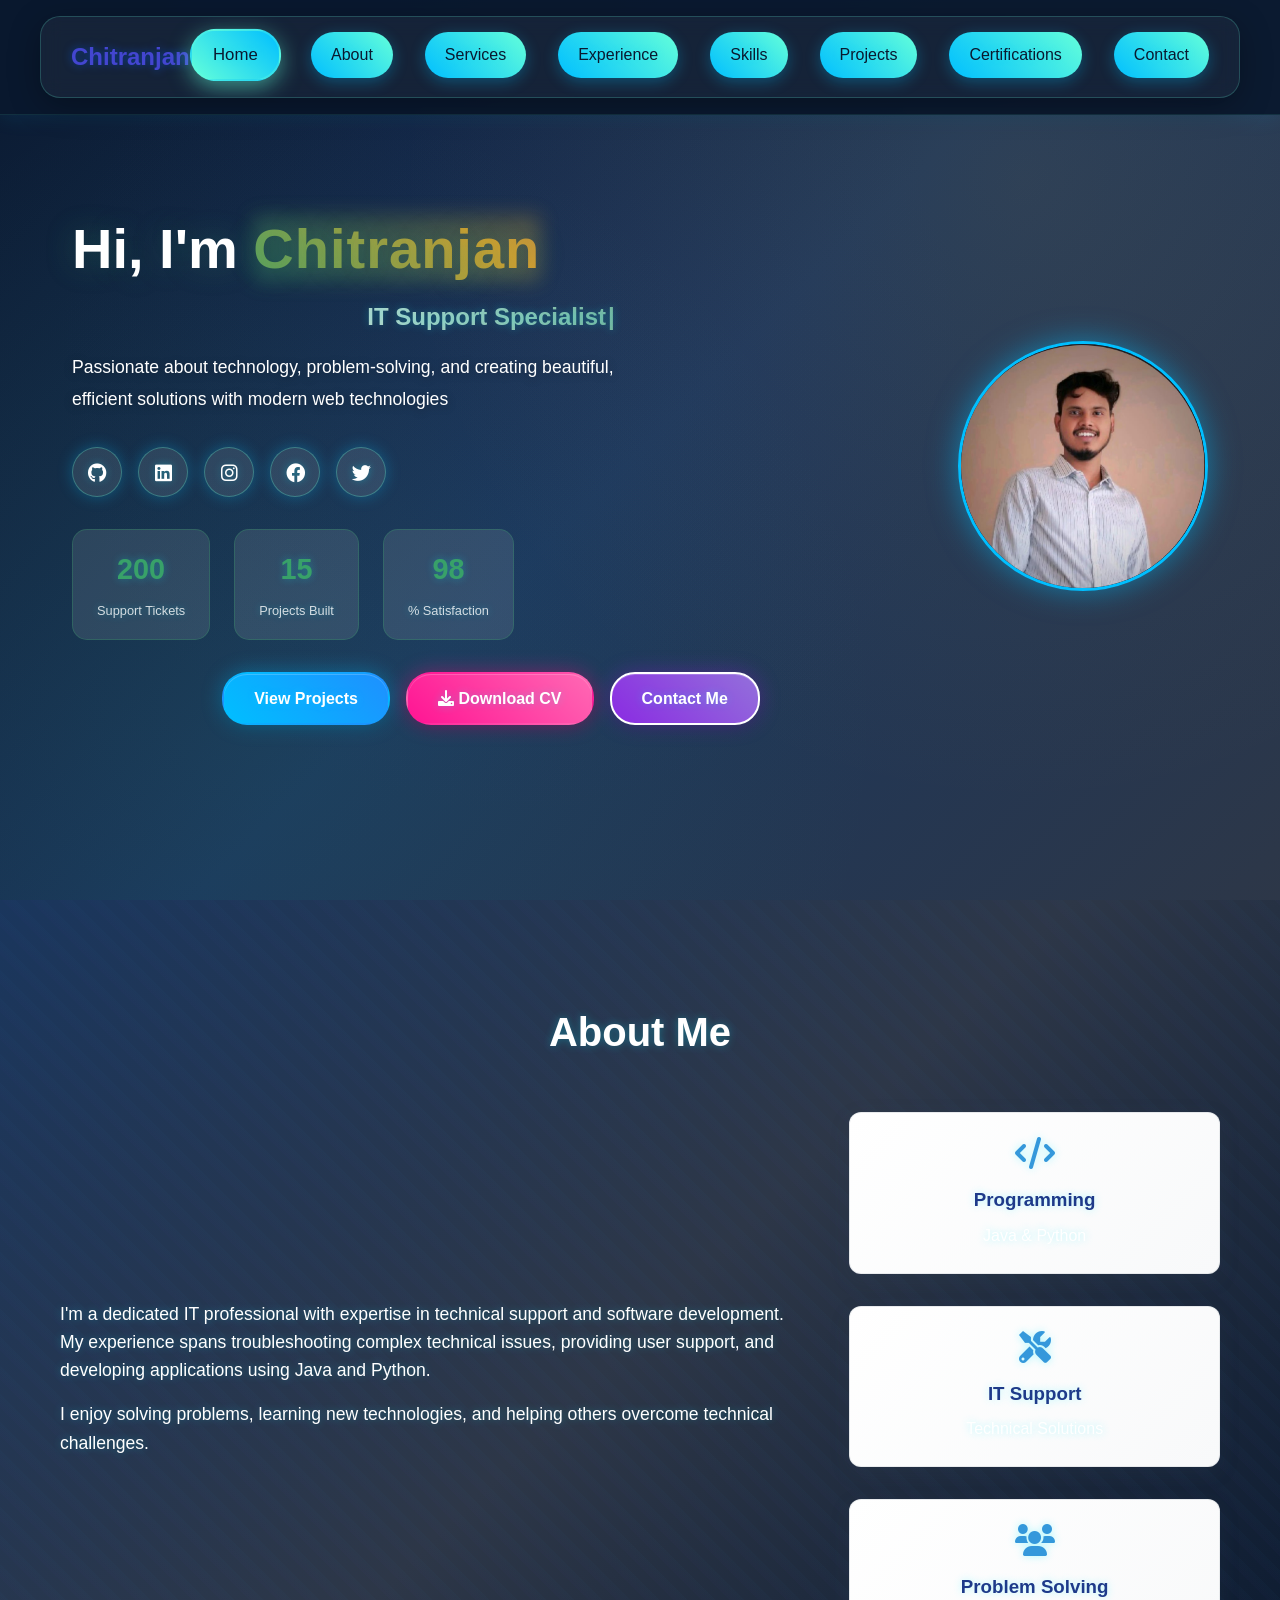
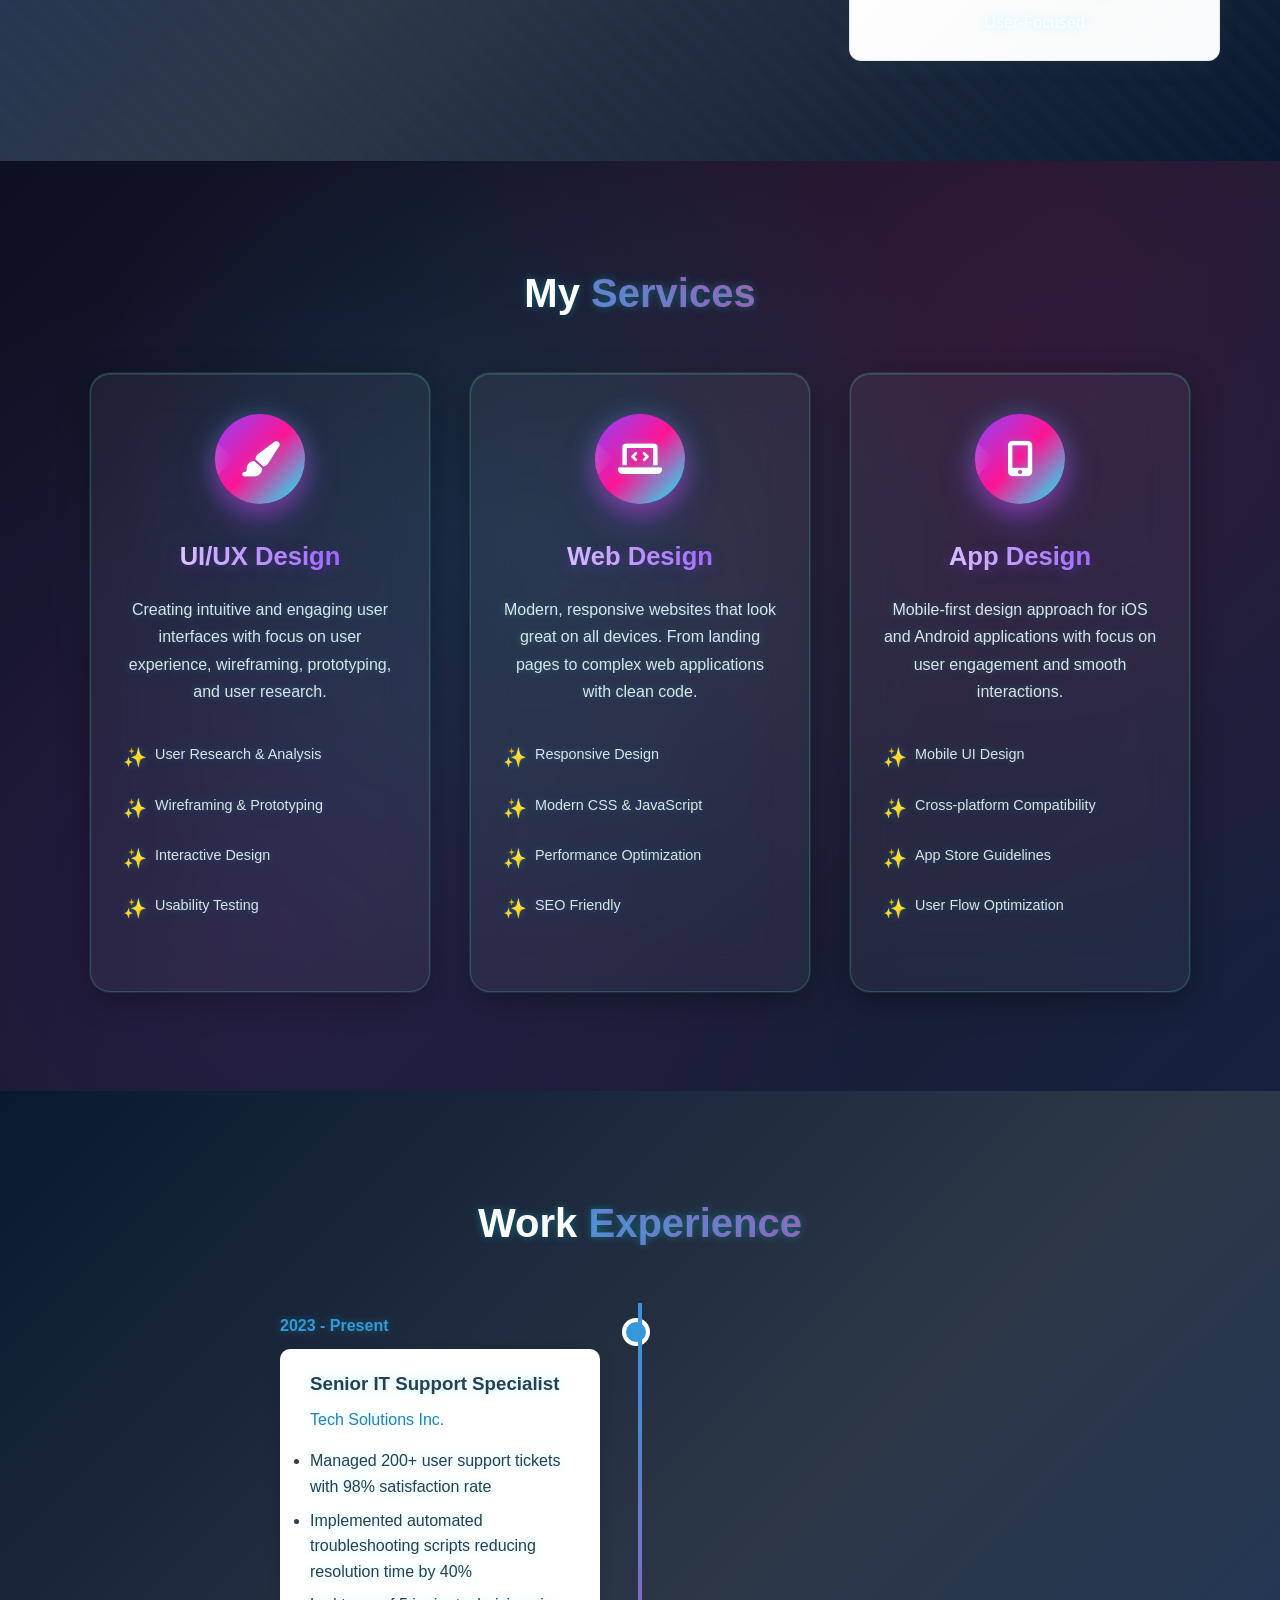
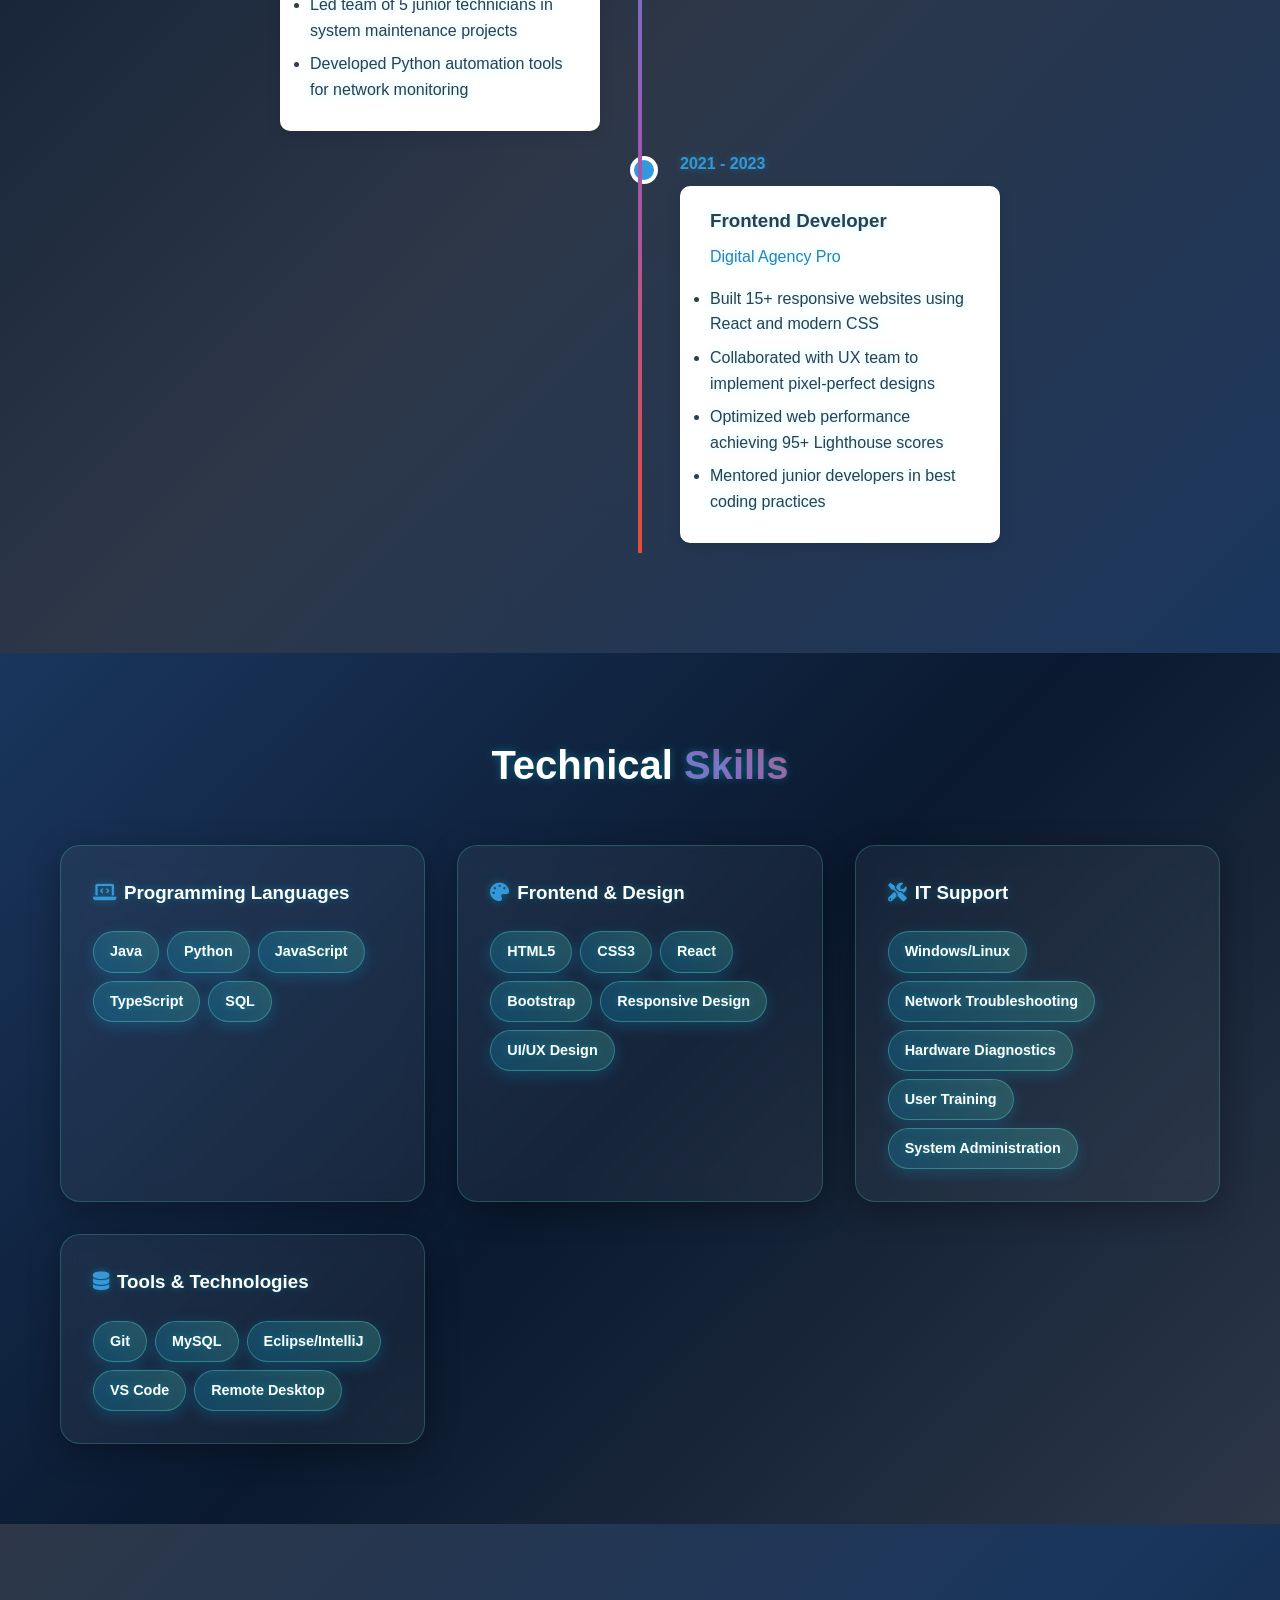
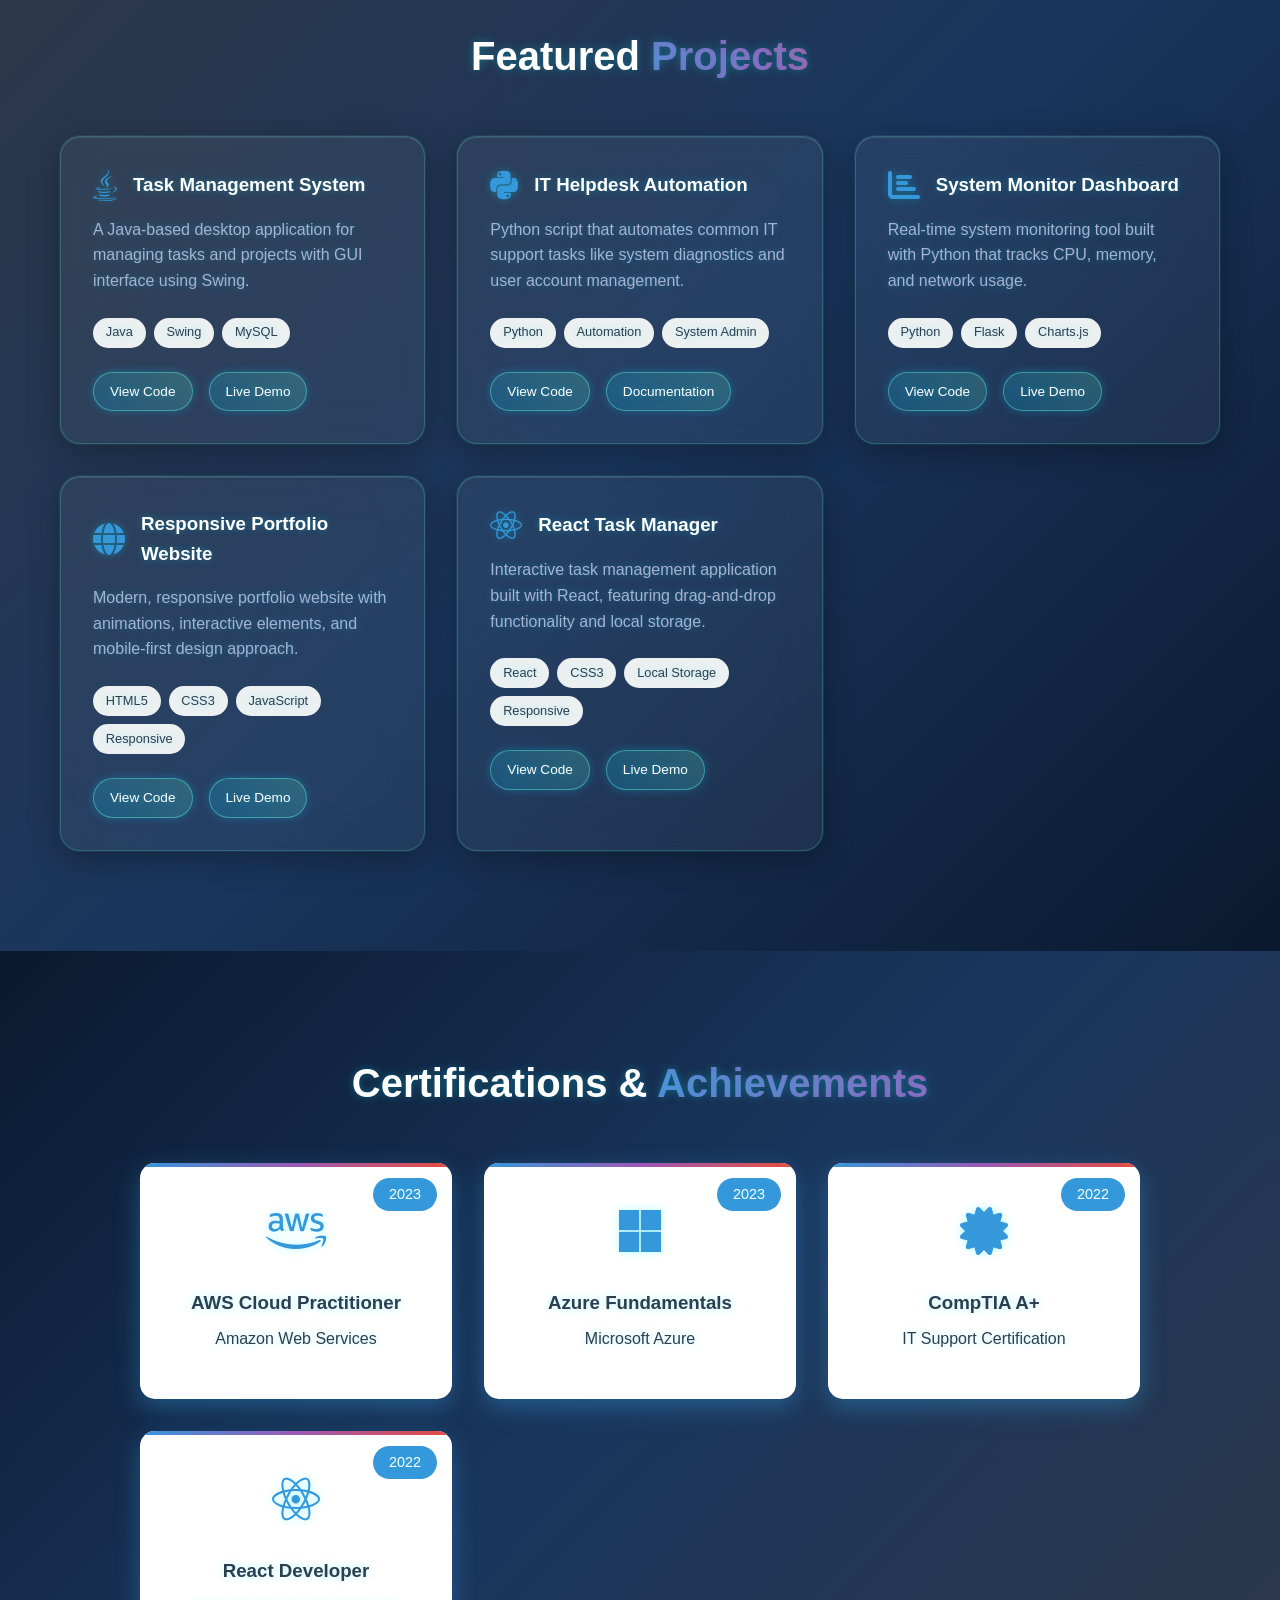
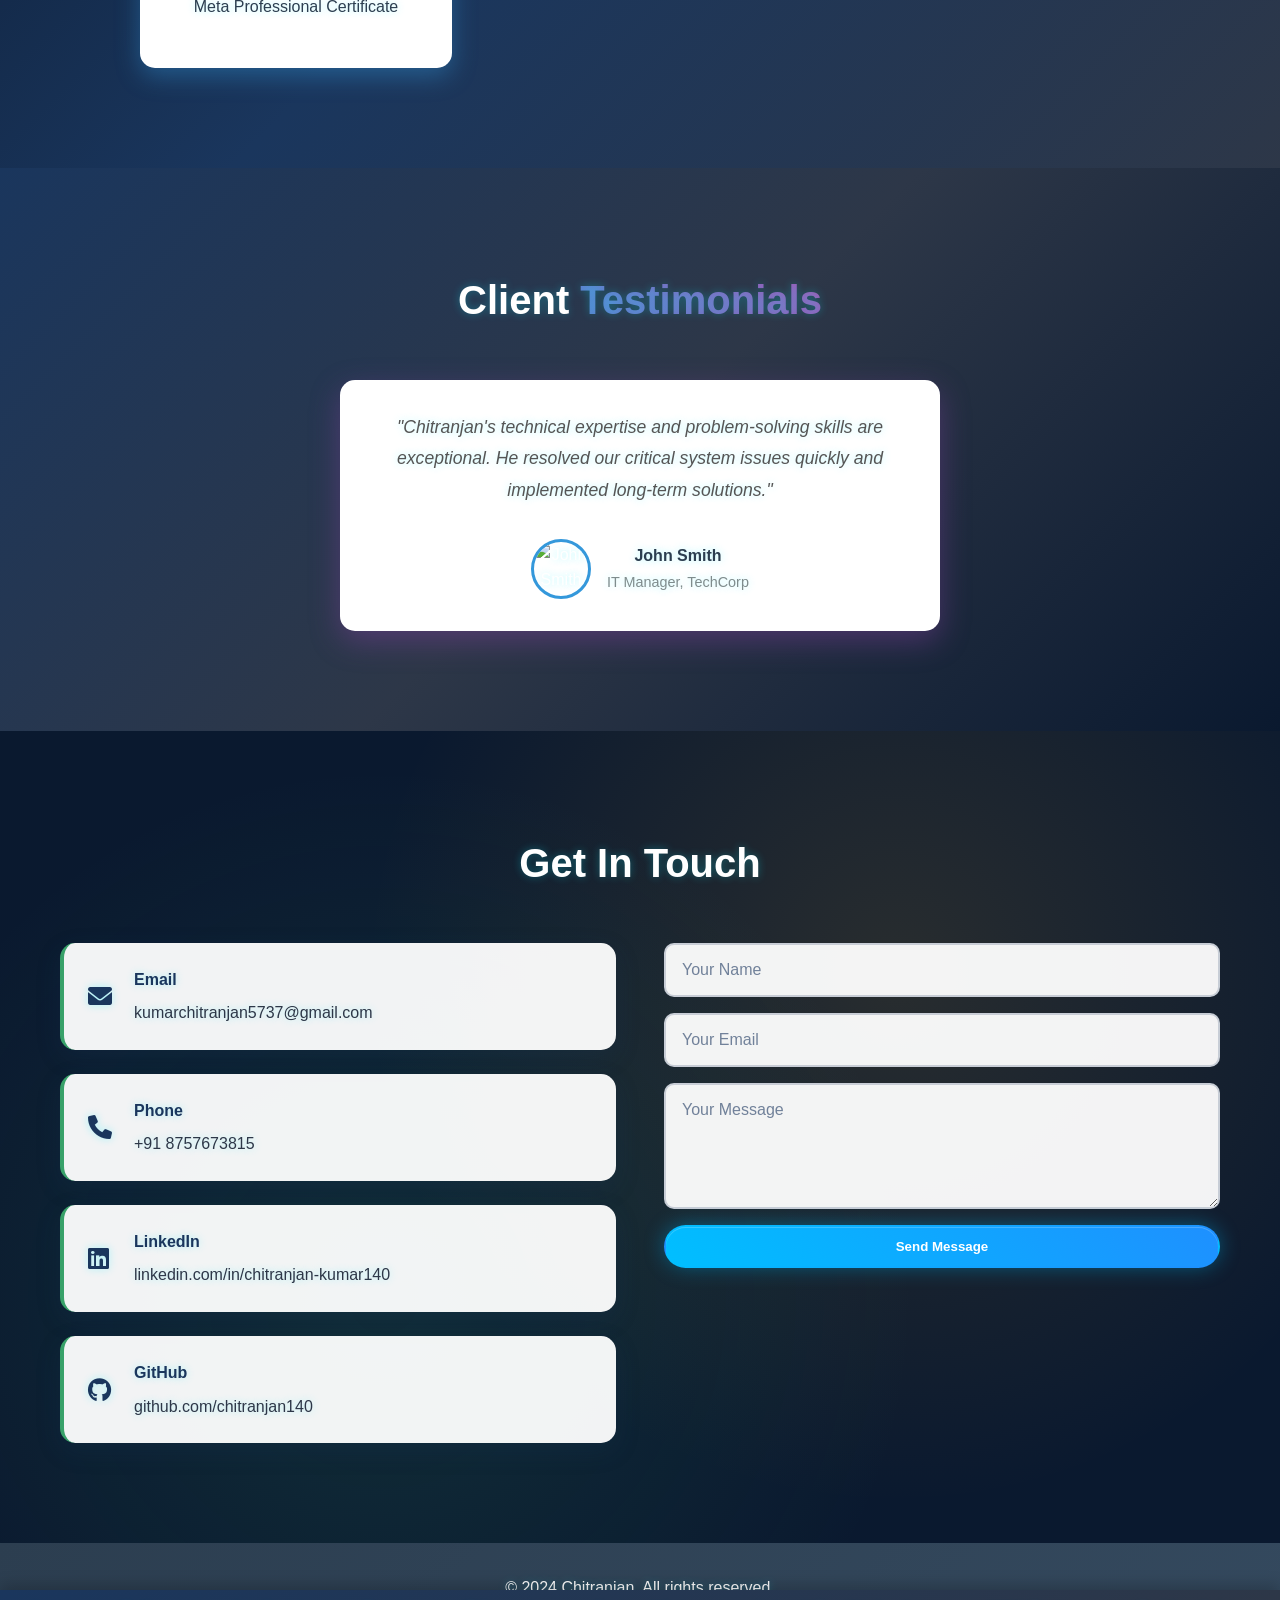
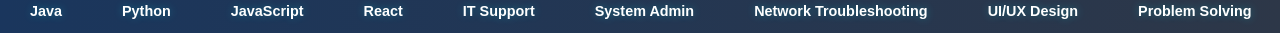
==== commit 59d51a56: "working" ====
--- a/index.html
+++ b/index.html
@@ -1,12 +1,17 @@
 <!DOCTYPE html>
 <html lang="en">
+
 <head>
     <meta charset="UTF-8">
     <meta name="viewport" content="width=device-width, initial-scale=1.0">
     <title>Chitranjan - IT Support & Developer Portfolio</title>
     <link rel="stylesheet" href="style.css">
+    <link rel="stylesheet" href="neon-animations.css">
+    <link rel="stylesheet" href="3d-box-animations.css">
+    <link rel="stylesheet" href="glowing-buttons.css">
     <link href="https://cdnjs.cloudflare.com/ajax/libs/font-awesome/6.0.0/css/all.min.css" rel="stylesheet">
 </head>
+
 <body>
     <div class="floating-boxes">
         <div class="floating-box"></div>
@@ -20,19 +25,17 @@
         <div class="floating-box"></div>
         <div class="floating-box"></div>
     </div>
-    
+
     <div class="particles" id="particles"></div>
-    
+
     <div class="skills-ticker">
         <div class="ticker-content">
-            <span>Java</span><span>Python</span><span>JavaScript</span><span>React</span><span>IT Support</span><span>System Admin</span><span>Network Troubleshooting</span><span>UI/UX Design</span><span>Problem Solving</span><span>Technical Writing</span>
+            <span>Java</span><span>Python</span><span>JavaScript</span><span>React</span><span>IT
+                Support</span><span>System Admin</span><span>Network Troubleshooting</span><span>UI/UX
+                Design</span><span>Problem Solving</span><span>Technical Writing</span>
         </div>
     </div>
-    
-    <div class="theme-toggle" onclick="toggleTheme()">
-        <i class="fas fa-palette"></i>
-    </div>
-    
+
     <nav class="navbar">
         <div class="nav-container">
             <div class="nav-logo">Chitranjan</div>
@@ -59,7 +62,8 @@
             <div class="hero-text">
                 <h1>Hi, I'm <span class="highlight">Chitranjan</span></h1>
                 <h2 id="dynamic-title"></h2>
-                <p>Passionate about technology, problem-solving, and creating beautiful, efficient solutions with modern web technologies</p>
+                <p>Passionate about technology, problem-solving, and creating beautiful, efficient solutions with modern
+                    web technologies</p>
                 <div class="social-links">
                     <a href="https://github.com/chitranjan140" target="_blank" class="social-link">
                         <i class="fab fa-github"></i>
@@ -93,7 +97,8 @@
                 </div>
                 <div class="hero-buttons">
                     <a href="#projects" class="btn primary">View Projects</a>
-                    <a href="cv/Chitranjan_CV.pdf" download class="btn secondary"><i class="fas fa-download"></i> Download CV</a>
+                    <a href="cv/Chitranjan_CV.pdf" download class="btn secondary"><i class="fas fa-download"></i>
+                        Download CV</a>
                     <a href="#contact" class="btn tertiary">Contact Me</a>
                 </div>
             </div>
@@ -108,8 +113,11 @@
             <h2>About Me</h2>
             <div class="about-content">
                 <div class="about-text">
-                    <p>I'm a dedicated IT professional with expertise in technical support and software development. My experience spans troubleshooting complex technical issues, providing user support, and developing applications using Java and Python.</p>
-                    <p>I enjoy solving problems, learning new technologies, and helping others overcome technical challenges.</p>
+                    <p>I'm a dedicated IT professional with expertise in technical support and software development. My
+                        experience spans troubleshooting complex technical issues, providing user support, and
+                        developing applications using Java and Python.</p>
+                    <p>I enjoy solving problems, learning new technologies, and helping others overcome technical
+                        challenges.</p>
                 </div>
                 <div class="about-stats">
                     <div class="stat">
@@ -141,7 +149,8 @@
                         <i class="fas fa-paint-brush"></i>
                     </div>
                     <h3>UI/UX Design</h3>
-                    <p>Creating intuitive and engaging user interfaces with focus on user experience, wireframing, prototyping, and user research.</p>
+                    <p>Creating intuitive and engaging user interfaces with focus on user experience, wireframing,
+                        prototyping, and user research.</p>
                     <ul class="service-features">
                         <li>User Research & Analysis</li>
                         <li>Wireframing & Prototyping</li>
@@ -149,13 +158,14 @@
                         <li>Usability Testing</li>
                     </ul>
                 </div>
-                
+
                 <div class="service-card">
                     <div class="service-icon">
                         <i class="fas fa-laptop-code"></i>
                     </div>
                     <h3>Web Design</h3>
-                    <p>Modern, responsive websites that look great on all devices. From landing pages to complex web applications with clean code.</p>
+                    <p>Modern, responsive websites that look great on all devices. From landing pages to complex web
+                        applications with clean code.</p>
                     <ul class="service-features">
                         <li>Responsive Design</li>
                         <li>Modern CSS & JavaScript</li>
@@ -163,13 +173,14 @@
                         <li>SEO Friendly</li>
                     </ul>
                 </div>
-                
+
                 <div class="service-card">
                     <div class="service-icon">
                         <i class="fas fa-mobile-alt"></i>
                     </div>
                     <h3>App Design</h3>
-                    <p>Mobile-first design approach for iOS and Android applications with focus on user engagement and smooth interactions.</p>
+                    <p>Mobile-first design approach for iOS and Android applications with focus on user engagement and
+                        smooth interactions.</p>
                     <ul class="service-features">
                         <li>Mobile UI Design</li>
                         <li>Cross-platform Compatibility</li>
@@ -273,7 +284,8 @@
                         <i class="fab fa-java"></i>
                         <h3>Task Management System</h3>
                     </div>
-                    <p>A Java-based desktop application for managing tasks and projects with GUI interface using Swing.</p>
+                    <p>A Java-based desktop application for managing tasks and projects with GUI interface using Swing.
+                    </p>
                     <div class="project-tech">
                         <span>Java</span>
                         <span>Swing</span>
@@ -284,13 +296,14 @@
                         <a href="#" class="btn-small">Live Demo</a>
                     </div>
                 </div>
-                
+
                 <div class="project-card">
                     <div class="project-header">
                         <i class="fab fa-python"></i>
                         <h3>IT Helpdesk Automation</h3>
                     </div>
-                    <p>Python script that automates common IT support tasks like system diagnostics and user account management.</p>
+                    <p>Python script that automates common IT support tasks like system diagnostics and user account
+                        management.</p>
                     <div class="project-tech">
                         <span>Python</span>
                         <span>Automation</span>
@@ -301,13 +314,14 @@
                         <a href="#" class="btn-small">Documentation</a>
                     </div>
                 </div>
-                
+
                 <div class="project-card">
                     <div class="project-header">
                         <i class="fas fa-chart-bar"></i>
                         <h3>System Monitor Dashboard</h3>
                     </div>
-                    <p>Real-time system monitoring tool built with Python that tracks CPU, memory, and network usage.</p>
+                    <p>Real-time system monitoring tool built with Python that tracks CPU, memory, and network usage.
+                    </p>
                     <div class="project-tech">
                         <span>Python</span>
                         <span>Flask</span>
@@ -318,13 +332,14 @@
                         <a href="#" class="btn-small">Live Demo</a>
                     </div>
                 </div>
-                
+
                 <div class="project-card">
                     <div class="project-header">
                         <i class="fas fa-globe"></i>
                         <h3>Responsive Portfolio Website</h3>
                     </div>
-                    <p>Modern, responsive portfolio website with animations, interactive elements, and mobile-first design approach.</p>
+                    <p>Modern, responsive portfolio website with animations, interactive elements, and mobile-first
+                        design approach.</p>
                     <div class="project-tech">
                         <span>HTML5</span>
                         <span>CSS3</span>
@@ -336,13 +351,14 @@
                         <a href="#" class="btn-small">Live Demo</a>
                     </div>
                 </div>
-                
+
                 <div class="project-card">
                     <div class="project-header">
                         <i class="fab fa-react"></i>
                         <h3>React Task Manager</h3>
                     </div>
-                    <p>Interactive task management application built with React, featuring drag-and-drop functionality and local storage.</p>
+                    <p>Interactive task management application built with React, featuring drag-and-drop functionality
+                        and local storage.</p>
                     <div class="project-tech">
                         <span>React</span>
                         <span>CSS3</span>
@@ -403,7 +419,8 @@
             <h2>Client <span class="gradient-text">Testimonials</span></h2>
             <div class="testimonial-card">
                 <div class="testimonial-content">
-                    <p>"Chitranjan's technical expertise and problem-solving skills are exceptional. He resolved our critical system issues quickly and implemented long-term solutions."</p>
+                    <p>"Chitranjan's technical expertise and problem-solving skills are exceptional. He resolved our
+                        critical system issues quickly and implemented long-term solutions."</p>
                 </div>
                 <div class="testimonial-author">
                     <img src="https://via.placeholder.com/60x60/3498db/ffffff?text=JS" alt="John Smith">
@@ -464,8 +481,14 @@
         <div class="container">
             <p>&copy; 2024 Chitranjan. All rights reserved.</p>
         </div>
+        <button id="scrollTopBtn" class="scroll-top-btn">
+            <i class="fas fa-arrow-up"></i>
+        </button>
     </footer>
 
     <script src="script.js"></script>
+    <script src="neon-interactions.js"></script>
+    <script src="3d-interactions.js"></script>
 </body>
+
 </html>
--- a/style.css
+++ b/style.css
@@ -4,7 +4,65 @@
     box-sizing: border-box;
 }
 
+html {
+    scroll-behavior: smooth;
+}
+
+/* default nav height (fallback) */
+:root {
+  --nav-height: 76px; /* adjust if you know the normal height; fallback only */
+}
+
+/* ensure anchored elements are offset below the fixed navbar */
+section[id], header[id], [id] {
+  scroll-margin-top: calc(var(--nav-height) + 12px); /* 12px extra gap */
+}
+
+
 @import url('https://fonts.googleapis.com/css2?family=Poppins:wght@300;400;500;600;700&display=swap');
+
+html {
+    scroll-behavior: smooth;
+    scroll-padding-top: 80px;
+}
+
+* {
+    will-change: auto;
+}
+
+.navbar, .service-card, .floating-box {
+    will-change: transform;
+}
+
+/* Enhanced smooth scrolling */
+@supports (scroll-behavior: smooth) {
+    html {
+        scroll-behavior: smooth;
+    }
+}
+
+/* Preserve all animations for users who want them */
+@media (prefers-reduced-motion: no-preference) {
+    html {
+        scroll-behavior: smooth;
+    }
+}
+
+/* Only reduce motion for users who specifically request it */
+@media (prefers-reduced-motion: reduce) {
+    html {
+        scroll-behavior: auto;
+    }
+    
+    .floating-boxes, .particles {
+        display: none;
+    }
+    
+    /* Keep essential animations but reduce intensity */
+    .service-card, .skill-tag, .btn {
+        animation-duration: 0.3s !important;
+    }
+}
 
 body {
     font-family: 'Poppins', sans-serif;
@@ -13,6 +71,41 @@
     text-shadow: 0 0 8px rgba(0,240,255,0.3);
     background: linear-gradient(135deg, #061526 0%, #0A203A 100%);
     overflow-x: hidden;
+    -webkit-overflow-scrolling: touch;
+    transform: translateZ(0);
+    position: relative;
+}
+
+/* Frosted glass background effect */
+body::before {
+    content: '';
+    position: fixed;
+    top: 0;
+    left: 0;
+    width: 100%;
+    height: 100%;
+    background: 
+        radial-gradient(circle at 20% 30%, rgba(0, 191, 255, 0.08) 0%, transparent 50%),
+        radial-gradient(circle at 80% 70%, rgba(100, 255, 218, 0.06) 0%, transparent 50%),
+        radial-gradient(circle at 40% 80%, rgba(138, 43, 226, 0.05) 0%, transparent 50%);
+    backdrop-filter: blur(100px);
+    z-index: -1;
+    animation: backgroundShift 12s ease-in-out infinite;
+}
+
+@keyframes backgroundShift {
+    0%, 100% { 
+        background: 
+            radial-gradient(circle at 20% 30%, rgba(0, 191, 255, 0.08) 0%, transparent 50%),
+            radial-gradient(circle at 80% 70%, rgba(100, 255, 218, 0.06) 0%, transparent 50%),
+            radial-gradient(circle at 40% 80%, rgba(138, 43, 226, 0.05) 0%, transparent 50%);
+    }
+    50% { 
+        background: 
+            radial-gradient(circle at 70% 20%, rgba(100, 255, 218, 0.1) 0%, transparent 50%),
+            radial-gradient(circle at 30% 80%, rgba(138, 43, 226, 0.08) 0%, transparent 50%),
+            radial-gradient(circle at 60% 40%, rgba(0, 191, 255, 0.06) 0%, transparent 50%);
+    }
 }
 
 @keyframes colorShift {
@@ -35,11 +128,12 @@
     top: 0;
     width: 100%;
     background: rgba(10, 25, 47, 0.95);
-    backdrop-filter: blur(10px);
+    backdrop-filter: blur(15px);
     z-index: 1000;
     padding: 1rem 0;
     box-shadow: 0 2px 20px rgba(0, 191, 255, 0.1);
-    transition: all 0.3s ease;
+    transition: all 0.3s cubic-bezier(0.4, 0, 0.2, 1);
+    border-bottom: 1px solid rgba(100, 255, 218, 0.1);
 }
 
 .navbar.scrolled {
@@ -193,15 +287,24 @@
     text-decoration: none;
     color: #FFFFFF;
     font-weight: 500;
-    transition: all 0.3s ease;
-    padding: 8px 16px;
+    transition: all 0.3s cubic-bezier(0.4, 0, 0.2, 1);
+    padding: 10px 20px;
     border-radius: 25px;
     position: relative;
     overflow: hidden;
     background: linear-gradient(45deg, #00BFFF, #64FFDA);
     color: #0A192F;
     box-shadow: 0 4px 15px rgba(0, 191, 255, 0.3);
-    animation: techTagGlow 3s ease-in-out infinite;
+    display: block;
+    text-align: center;
+}
+
+.nav-menu a.active {
+    background: linear-gradient(45deg, #64FFDA, #00BFFF);
+    box-shadow: 0 6px 20px rgba(100, 255, 218, 0.5);
+    transform: translateY(-2px) scale(1.05);
+    border: 2px solid rgba(100, 255, 218, 0.3);
+    transition: all 0.3s cubic-bezier(0.4, 0, 0.2, 1);
 }
 
 .nav-menu a::before {
@@ -1712,6 +1815,40 @@
     padding: 2rem 0;
 }
 
+/* Scroll-to-top button */
+.scroll-top-btn {
+  position: fixed;
+  right: 22px;
+  bottom: 22px;
+  width: 48px;
+  height: 48px;
+  border: none;
+  border-radius: 50%;
+  background: rgba(255,255,255,0.08);
+  color: #ffffff;
+  font-size: 18px;
+  display: flex;
+  align-items: center;
+  justify-content: center;
+  cursor: pointer;
+  opacity: 0;
+  transform: translateY(10px);
+  transition: 0.25s ease;
+  backdrop-filter: blur(6px);
+  box-shadow: 0 6px 20px rgba(0,0,0,0.45);
+  z-index: 9999;
+}
+
+.scroll-top-btn.visible {
+  opacity: 1;
+  transform: translateY(0);
+}
+
+.scroll-top-btn:hover {
+  transform: translateY(-3px);
+}
+
+
 /* Floating Animation Boxes */
 .floating-boxes {
     position: fixed;
@@ -2551,7 +2688,99 @@
     transform: rotate(45deg) translate(-5px, -6px);
 }
 
-/* Responsive Design */
+/* Enhanced Mobile Optimization with Preserved Animations */
+@media (max-width: 480px) {
+    html {
+        scroll-behavior: smooth;
+        scroll-padding-top: 70px;
+    }
+    
+    .container {
+        padding: 0 15px;
+    }
+    
+    .hero {
+        padding: 100px 0 50px;
+        min-height: 100vh;
+    }
+    
+    .hero-content {
+        flex-direction: column;
+        text-align: center;
+        gap: 2rem;
+    }
+    
+    .hero-content h1 {
+        font-size: 2rem;
+    }
+    
+    .services-grid {
+        grid-template-columns: 1fr;
+        gap: 1.5rem;
+        padding: 0;
+    }
+    
+    .service-card {
+        padding: 1.5rem;
+        border-radius: 15px;
+        margin: 0 10px;
+        /* Keep hover animations on mobile */
+        transition: all 0.3s ease;
+    }
+    
+    .service-card:hover {
+        transform: translateY(-5px) scale(1.02);
+    }
+    
+    .service-icon {
+        width: 60px;
+        height: 60px;
+        font-size: 1.5rem;
+        /* Preserve icon animations */
+        transition: all 0.4s ease;
+    }
+    
+    .service-card:hover .service-icon {
+        transform: scale(1.1) rotate(10deg);
+    }
+    
+    .nav-menu {
+        padding-top: 80px;
+    }
+    
+    .nav-menu a {
+        margin: 0.5rem 1rem;
+        padding: 12px 20px;
+        font-size: 1rem;
+        transition: all 0.3s ease;
+    }
+    
+    .nav-menu a:hover {
+        transform: translateY(-2px) scale(1.05);
+    }
+    
+    /* Keep essential floating elements but reduce count */
+    .floating-boxes .floating-box:nth-child(n+6) {
+        display: none;
+    }
+    
+    .hero-buttons {
+        flex-direction: column;
+        width: 100%;
+        gap: 1rem;
+    }
+    
+    .btn {
+        width: 100%;
+        padding: 12px 20px;
+        transition: all 0.3s ease;
+    }
+    
+    .btn:hover {
+        transform: translateY(-2px) scale(1.02);
+    }
+}
+
 @media (max-width: 768px) {
     .hero-stats {
         gap: 1rem;
@@ -2632,6 +2861,17 @@
         text-align: center;
         width: auto;
         animation: techTagGlow 3s ease-in-out infinite, uiUxFloat 6s ease-in-out infinite;
+        border-radius: 12px;
+        margin: 0.8rem 2rem;
+        background: rgba(139, 69, 255, 0.15);
+        border: 1px solid rgba(139, 69, 255, 0.4);
+        backdrop-filter: blur(10px);
+        transition: all 0.3s ease;
+    }
+    
+    .nav-menu a:hover {
+        background: rgba(139, 69, 255, 0.25);
+        transform: translateX(5px);
     }
     
     .nav-container {
@@ -2729,12 +2969,35 @@
         left: 21px;
     }
     
+    .services {
+        perspective: 1000px;
+    }
+    
     .services-grid {
         grid-template-columns: 1fr;
-        gap: 1.5rem;
+        gap: 2rem;
+        max-width: 100%;
+        padding: 0 1rem;
     }
     
     .service-card {
         padding: 2rem 1.5rem;
+        border-radius: 15px;
+        transition: all 0.4s cubic-bezier(0.4, 0, 0.2, 1);
+    }
+    
+    .service-card:hover {
+        transform: translateY(-10px) scale(1.02) rotateX(2deg);
+        box-shadow: 0 20px 40px rgba(139, 69, 255, 0.3);
+    }
+    
+    .service-icon {
+        width: 70px;
+        height: 70px;
+        font-size: 1.8rem;
+    }
+    
+    .service-card h3 {
+        font-size: 1.4rem;
     }
 }
--- a/neon-animations.css
+++ b/neon-animations.css
@@ -0,0 +1,191 @@
+/* Neon Card Animations for Service Cards */
+.service-card {
+    background: rgba(255, 255, 255, 0.05) !important;
+    backdrop-filter: blur(20px) !important;
+    border-radius: 20px !important;
+    border: 1px solid rgba(100, 255, 218, 0.2) !important;
+    position: relative;
+    overflow: hidden;
+    opacity: 0;
+    transform: translateY(50px);
+    animation: cardFadeIn 0.8s ease-out forwards, cardFloat 4s ease-in-out infinite;
+    transition: all 0.4s cubic-bezier(0.4, 0, 0.2, 1) !important;
+    box-shadow: 
+        0 8px 32px rgba(0, 0, 0, 0.3),
+        0 0 0 1px rgba(100, 255, 218, 0.1),
+        inset 0 1px 0 rgba(255, 255, 255, 0.1) !important;
+}
+
+.service-card:nth-child(1) { animation-delay: 0.2s; }
+.service-card:nth-child(2) { animation-delay: 0.4s; }
+.service-card:nth-child(3) { animation-delay: 0.6s; }
+
+@keyframes cardFadeIn {
+    to {
+        opacity: 1;
+        transform: translateY(0);
+    }
+}
+
+@keyframes cardFloat {
+    0%, 100% { transform: translateY(0px); }
+    50% { transform: translateY(-10px); }
+}
+
+.service-card::before {
+    content: '';
+    position: absolute;
+    top: 0;
+    left: 0;
+    right: 0;
+    bottom: 0;
+    background: linear-gradient(45deg, 
+        rgba(0, 191, 255, 0.1) 0%, 
+        rgba(100, 255, 218, 0.05) 25%,
+        rgba(138, 43, 226, 0.08) 50%,
+        rgba(100, 255, 218, 0.05) 75%,
+        rgba(0, 191, 255, 0.1) 100%);
+    border-radius: 20px;
+    opacity: 0;
+    transition: opacity 0.3s ease;
+    z-index: -1;
+}
+
+.service-card:hover::before {
+    opacity: 1;
+}
+
+.service-card:hover {
+    transform: translateY(-15px) scale(1.02) !important;
+    box-shadow: 
+        0 20px 60px rgba(0, 191, 255, 0.3),
+        0 0 0 1px rgba(100, 255, 218, 0.4),
+        inset 0 1px 0 rgba(255, 255, 255, 0.2) !important;
+    border-color: rgba(100, 255, 218, 0.6) !important;
+}
+
+/* Project Cards with Neon Effects */
+.project-card {
+    background: rgba(255, 255, 255, 0.05) !important;
+    backdrop-filter: blur(20px) !important;
+    border-radius: 20px !important;
+    border: 1px solid rgba(100, 255, 218, 0.2) !important;
+    position: relative;
+    overflow: hidden;
+    opacity: 0;
+    transform: translateY(50px);
+    animation: cardFadeIn 0.8s ease-out forwards, cardFloat 4s ease-in-out infinite;
+    transition: all 0.4s cubic-bezier(0.4, 0, 0.2, 1) !important;
+    box-shadow: 
+        0 8px 32px rgba(0, 0, 0, 0.3),
+        0 0 0 1px rgba(100, 255, 218, 0.1),
+        inset 0 1px 0 rgba(255, 255, 255, 0.1) !important;
+}
+
+.project-card:nth-child(1) { animation-delay: 0.2s; }
+.project-card:nth-child(2) { animation-delay: 0.4s; }
+.project-card:nth-child(3) { animation-delay: 0.6s; }
+.project-card:nth-child(4) { animation-delay: 0.8s; }
+.project-card:nth-child(5) { animation-delay: 1s; }
+
+.project-card::before {
+    content: '';
+    position: absolute;
+    top: 0;
+    left: 0;
+    right: 0;
+    bottom: 0;
+    background: linear-gradient(45deg, 
+        rgba(0, 191, 255, 0.1) 0%, 
+        rgba(100, 255, 218, 0.05) 25%,
+        rgba(138, 43, 226, 0.08) 50%,
+        rgba(100, 255, 218, 0.05) 75%,
+        rgba(0, 191, 255, 0.1) 100%);
+    border-radius: 20px;
+    opacity: 0;
+    transition: opacity 0.3s ease;
+    z-index: -1;
+}
+
+.project-card:hover::before {
+    opacity: 1;
+}
+
+.project-card:hover {
+    transform: translateY(-15px) scale(1.02) !important;
+    box-shadow: 
+        0 20px 60px rgba(0, 191, 255, 0.3),
+        0 0 0 1px rgba(100, 255, 218, 0.4),
+        inset 0 1px 0 rgba(255, 255, 255, 0.2) !important;
+    border-color: rgba(100, 255, 218, 0.6) !important;
+}
+
+/* Enhanced Skill Tags with Neon Glow */
+.skill-tag {
+    background: linear-gradient(45deg, rgba(0, 191, 255, 0.2), rgba(100, 255, 218, 0.2)) !important;
+    color: #ffffff !important;
+    border: 1px solid rgba(100, 255, 218, 0.3) !important;
+    position: relative;
+    overflow: hidden;
+    cursor: pointer;
+    transition: all 0.3s cubic-bezier(0.4, 0, 0.2, 1) !important;
+    animation: tagFloat 3s ease-in-out infinite;
+    box-shadow: 0 4px 15px rgba(0, 191, 255, 0.2) !important;
+}
+
+.skill-tag:nth-child(odd) { animation-delay: 0s; }
+.skill-tag:nth-child(even) { animation-delay: 0.5s; }
+
+@keyframes tagFloat {
+    0%, 100% { transform: translateY(0px); }
+    50% { transform: translateY(-3px); }
+}
+
+.skill-tag::before {
+    content: '';
+    position: absolute;
+    top: 50%;
+    left: 50%;
+    width: 0;
+    height: 0;
+    background: radial-gradient(circle, rgba(100, 255, 218, 0.6) 0%, transparent 70%);
+    border-radius: 50%;
+    transform: translate(-50%, -50%);
+    transition: all 0.6s ease;
+    z-index: -1;
+}
+
+.skill-tag:hover::before {
+    width: 200px;
+    height: 200px;
+    animation: rippleGlow 0.6s ease-out;
+}
+
+@keyframes rippleGlow {
+    0% {
+        width: 0;
+        height: 0;
+        opacity: 1;
+    }
+    100% {
+        width: 200px;
+        height: 200px;
+        opacity: 0;
+    }
+}
+
+.skill-tag:hover {
+    transform: translateY(-2px) scale(1.05) !important;
+    background: linear-gradient(45deg, rgba(0, 191, 255, 0.4), rgba(100, 255, 218, 0.4)) !important;
+    box-shadow: 
+        0 8px 25px rgba(100, 255, 218, 0.4),
+        0 0 20px rgba(0, 191, 255, 0.3) !important;
+    border-color: rgba(100, 255, 218, 0.8) !important;
+    animation: tagPulse 0.6s ease-out;
+}
+
+@keyframes tagPulse {
+    0% { box-shadow: 0 4px 15px rgba(0, 191, 255, 0.2); }
+    50% { box-shadow: 0 8px 30px rgba(100, 255, 218, 0.6); }
+    100% { box-shadow: 0 8px 25px rgba(100, 255, 218, 0.4); }
+}
--- a/3d-box-animations.css
+++ b/3d-box-animations.css
@@ -0,0 +1,174 @@
+/* 3D Box Animations */
+.floating-box {
+    position: absolute;
+    width: 60px;
+    height: 60px;
+    background: linear-gradient(45deg, rgba(0, 191, 255, 0.1), rgba(100, 255, 218, 0.1));
+    border: 1px solid rgba(100, 255, 218, 0.3);
+    border-radius: 12px;
+    backdrop-filter: blur(10px);
+    transform-style: preserve-3d;
+    animation: float3D 6s ease-in-out infinite, rotate3D 8s linear infinite;
+    box-shadow: 
+        0 10px 30px rgba(0, 191, 255, 0.2),
+        inset 0 1px 0 rgba(255, 255, 255, 0.1);
+}
+
+.floating-box:nth-child(1) { 
+    top: 10%; left: 5%; 
+    animation-delay: 0s;
+    transform: rotateX(15deg) rotateY(25deg);
+}
+.floating-box:nth-child(2) { 
+    top: 20%; right: 10%; 
+    animation-delay: -1s;
+    transform: rotateX(-20deg) rotateY(45deg);
+}
+.floating-box:nth-child(3) { 
+    top: 60%; left: 8%; 
+    animation-delay: -2s;
+    transform: rotateX(30deg) rotateY(-15deg);
+}
+.floating-box:nth-child(4) { 
+    top: 80%; right: 15%; 
+    animation-delay: -3s;
+    transform: rotateX(-10deg) rotateY(60deg);
+}
+.floating-box:nth-child(5) { 
+    top: 40%; left: 15%; 
+    animation-delay: -4s;
+    transform: rotateX(45deg) rotateY(-30deg);
+}
+.floating-box:nth-child(6) { 
+    top: 30%; right: 5%; 
+    animation-delay: -5s;
+    transform: rotateX(-25deg) rotateY(20deg);
+}
+.floating-box:nth-child(7) { 
+    top: 70%; left: 20%; 
+    animation-delay: -1.5s;
+    transform: rotateX(20deg) rotateY(-45deg);
+}
+.floating-box:nth-child(8) { 
+    top: 15%; left: 50%; 
+    animation-delay: -2.5s;
+    transform: rotateX(-35deg) rotateY(35deg);
+}
+.floating-box:nth-child(9) { 
+    top: 85%; right: 25%; 
+    animation-delay: -3.5s;
+    transform: rotateX(40deg) rotateY(-20deg);
+}
+.floating-box:nth-child(10) { 
+    top: 50%; right: 30%; 
+    animation-delay: -4.5s;
+    transform: rotateX(-15deg) rotateY(50deg);
+}
+
+@keyframes float3D {
+    0%, 100% { 
+        transform: translateY(0px) translateZ(0px) rotateX(var(--rx, 0deg)) rotateY(var(--ry, 0deg));
+    }
+    33% { 
+        transform: translateY(-20px) translateZ(15px) rotateX(calc(var(--rx, 0deg) + 15deg)) rotateY(calc(var(--ry, 0deg) + 10deg));
+    }
+    66% { 
+        transform: translateY(-10px) translateZ(-10px) rotateX(calc(var(--rx, 0deg) - 10deg)) rotateY(calc(var(--ry, 0deg) - 15deg));
+    }
+}
+
+@keyframes rotate3D {
+    0% { transform: rotateX(var(--rx, 0deg)) rotateY(var(--ry, 0deg)) rotateZ(0deg); }
+    25% { transform: rotateX(calc(var(--rx, 0deg) + 90deg)) rotateY(calc(var(--ry, 0deg) + 45deg)) rotateZ(90deg); }
+    50% { transform: rotateX(calc(var(--rx, 0deg) + 180deg)) rotateY(calc(var(--ry, 0deg) + 90deg)) rotateZ(180deg); }
+    75% { transform: rotateX(calc(var(--rx, 0deg) + 270deg)) rotateY(calc(var(--ry, 0deg) + 135deg)) rotateZ(270deg); }
+    100% { transform: rotateX(calc(var(--rx, 0deg) + 360deg)) rotateY(calc(var(--ry, 0deg) + 180deg)) rotateZ(360deg); }
+}
+
+.floating-box::before {
+    content: '';
+    position: absolute;
+    top: -2px;
+    left: -2px;
+    right: -2px;
+    bottom: -2px;
+    background: linear-gradient(45deg, 
+        rgba(0, 191, 255, 0.3) 0%,
+        rgba(100, 255, 218, 0.3) 25%,
+        rgba(138, 43, 226, 0.3) 50%,
+        rgba(100, 255, 218, 0.3) 75%,
+        rgba(0, 191, 255, 0.3) 100%);
+    border-radius: 14px;
+    z-index: -1;
+    opacity: 0;
+    transition: opacity 0.3s ease;
+    animation: borderGlow 3s ease-in-out infinite;
+}
+
+@keyframes borderGlow {
+    0%, 100% { opacity: 0.3; }
+    50% { opacity: 0.8; }
+}
+
+.floating-box:hover {
+    animation-play-state: paused;
+    transform: scale(1.2) rotateX(45deg) rotateY(45deg) translateZ(20px);
+    box-shadow: 
+        0 20px 50px rgba(0, 191, 255, 0.4),
+        0 0 30px rgba(100, 255, 218, 0.6),
+        inset 0 1px 0 rgba(255, 255, 255, 0.3);
+}
+
+.floating-box:hover::before {
+    opacity: 1;
+}
+
+/* Enhanced 3D Cards */
+.service-card, .project-card, .cert-card {
+    transform-style: preserve-3d !important;
+    perspective: 1000px;
+}
+
+.service-card:hover, .project-card:hover, .cert-card:hover {
+    transform: translateY(-15px) scale(1.02) rotateX(10deg) rotateY(5deg) translateZ(20px) !important;
+}
+
+.about-stats .stat {
+    transform-style: preserve-3d;
+    transition: all 0.4s cubic-bezier(0.4, 0, 0.2, 1);
+    animation: statFloat 4s ease-in-out infinite;
+}
+
+.about-stats .stat:nth-child(1) { animation-delay: 0s; }
+.about-stats .stat:nth-child(2) { animation-delay: 0.5s; }
+.about-stats .stat:nth-child(3) { animation-delay: 1s; }
+
+@keyframes statFloat {
+    0%, 100% { transform: translateY(0px) rotateX(0deg); }
+    50% { transform: translateY(-8px) rotateX(5deg); }
+}
+
+.about-stats .stat:hover {
+    transform: translateY(-10px) scale(1.05) rotateX(15deg) rotateY(10deg) translateZ(15px);
+    box-shadow: 0 15px 40px rgba(0, 191, 255, 0.3);
+}
+
+/* 3D Timeline Items */
+.timeline-item {
+    transform-style: preserve-3d;
+    transition: all 0.4s cubic-bezier(0.4, 0, 0.2, 1);
+    animation: timelineFloat 5s ease-in-out infinite;
+}
+
+.timeline-item:nth-child(odd) { animation-delay: 0s; }
+.timeline-item:nth-child(even) { animation-delay: 1s; }
+
+@keyframes timelineFloat {
+    0%, 100% { transform: translateX(0px) rotateY(0deg); }
+    50% { transform: translateX(5px) rotateY(2deg); }
+}
+
+.timeline-item:hover {
+    transform: translateX(10px) scale(1.02) rotateY(8deg) translateZ(10px);
+    box-shadow: -5px 10px 30px rgba(0, 191, 255, 0.2);
+}
--- a/glowing-buttons.css
+++ b/glowing-buttons.css
@@ -0,0 +1,166 @@
+/* Glowing Button Animations */
+.btn {
+    position: relative;
+    padding: 12px 30px;
+    border: none;
+    border-radius: 25px;
+    font-weight: 600;
+    text-decoration: none;
+    display: inline-block;
+    text-align: center;
+    cursor: pointer;
+    overflow: hidden;
+    transition: all 0.3s cubic-bezier(0.4, 0, 0.2, 1);
+    backdrop-filter: blur(10px);
+    z-index: 1;
+}
+
+.btn.primary {
+    background: linear-gradient(45deg, #00BFFF, #1E90FF);
+    color: #ffffff;
+    box-shadow: 
+        0 0 20px rgba(0, 191, 255, 0.4),
+        0 4px 15px rgba(0, 0, 0, 0.2),
+        inset 0 1px 0 rgba(255, 255, 255, 0.2);
+    animation: primaryGlow 2s ease-in-out infinite alternate;
+}
+
+.btn.secondary {
+    background: linear-gradient(45deg, #FF1493, #FF69B4);
+    color: #ffffff;
+    box-shadow: 
+        0 0 20px rgba(255, 20, 147, 0.4),
+        0 4px 15px rgba(0, 0, 0, 0.2),
+        inset 0 1px 0 rgba(255, 255, 255, 0.2);
+    animation: secondaryGlow 2s ease-in-out infinite alternate;
+}
+
+.btn.tertiary {
+    background: linear-gradient(45deg, #8A2BE2, #9370DB);
+    color: #ffffff;
+    box-shadow: 
+        0 0 20px rgba(138, 43, 226, 0.4),
+        0 4px 15px rgba(0, 0, 0, 0.2),
+        inset 0 1px 0 rgba(255, 255, 255, 0.2);
+    animation: tertiaryGlow 2s ease-in-out infinite alternate;
+}
+
+@keyframes primaryGlow {
+    0% { box-shadow: 0 0 20px rgba(0, 191, 255, 0.4), 0 4px 15px rgba(0, 0, 0, 0.2); }
+    100% { box-shadow: 0 0 30px rgba(0, 191, 255, 0.6), 0 6px 20px rgba(0, 0, 0, 0.3); }
+}
+
+@keyframes secondaryGlow {
+    0% { box-shadow: 0 0 20px rgba(255, 20, 147, 0.4), 0 4px 15px rgba(0, 0, 0, 0.2); }
+    100% { box-shadow: 0 0 30px rgba(255, 20, 147, 0.6), 0 6px 20px rgba(0, 0, 0, 0.3); }
+}
+
+@keyframes tertiaryGlow {
+    0% { box-shadow: 0 0 20px rgba(138, 43, 226, 0.4), 0 4px 15px rgba(0, 0, 0, 0.2); }
+    100% { box-shadow: 0 0 30px rgba(138, 43, 226, 0.6), 0 6px 20px rgba(0, 0, 0, 0.3); }
+}
+
+.btn::before {
+    content: '';
+    position: absolute;
+    top: 0;
+    left: -100%;
+    width: 100%;
+    height: 100%;
+    background: linear-gradient(90deg, transparent, rgba(255, 255, 255, 0.2), transparent);
+    transition: left 0.5s;
+}
+
+.btn:hover::before {
+    left: 100%;
+}
+
+.btn.primary:hover {
+    transform: translateY(-3px) scale(1.05);
+    box-shadow: 
+        0 0 40px rgba(0, 191, 255, 0.8),
+        0 0 60px rgba(0, 191, 255, 0.4),
+        0 8px 25px rgba(0, 0, 0, 0.3),
+        inset 0 1px 0 rgba(255, 255, 255, 0.3);
+    animation: primaryIntenseGlow 0.6s ease-out;
+}
+
+.btn.secondary:hover {
+    transform: translateY(-3px) scale(1.05);
+    box-shadow: 
+        0 0 40px rgba(255, 20, 147, 0.8),
+        0 0 60px rgba(255, 20, 147, 0.4),
+        0 8px 25px rgba(0, 0, 0, 0.3),
+        inset 0 1px 0 rgba(255, 255, 255, 0.3);
+    animation: secondaryIntenseGlow 0.6s ease-out;
+}
+
+.btn.tertiary:hover {
+    transform: translateY(-3px) scale(1.05);
+    box-shadow: 
+        0 0 40px rgba(138, 43, 226, 0.8),
+        0 0 60px rgba(138, 43, 226, 0.4),
+        0 8px 25px rgba(0, 0, 0, 0.3),
+        inset 0 1px 0 rgba(255, 255, 255, 0.3);
+    animation: tertiaryIntenseGlow 0.6s ease-out;
+}
+
+@keyframes primaryIntenseGlow {
+    0% { box-shadow: 0 0 20px rgba(0, 191, 255, 0.4); }
+    50% { box-shadow: 0 0 60px rgba(0, 191, 255, 1), 0 0 80px rgba(0, 191, 255, 0.6); }
+    100% { box-shadow: 0 0 40px rgba(0, 191, 255, 0.8); }
+}
+
+@keyframes secondaryIntenseGlow {
+    0% { box-shadow: 0 0 20px rgba(255, 20, 147, 0.4); }
+    50% { box-shadow: 0 0 60px rgba(255, 20, 147, 1), 0 0 80px rgba(255, 20, 147, 0.6); }
+    100% { box-shadow: 0 0 40px rgba(255, 20, 147, 0.8); }
+}
+
+@keyframes tertiaryIntenseGlow {
+    0% { box-shadow: 0 0 20px rgba(138, 43, 226, 0.4); }
+    50% { box-shadow: 0 0 60px rgba(138, 43, 226, 1), 0 0 80px rgba(138, 43, 226, 0.6); }
+    100% { box-shadow: 0 0 40px rgba(138, 43, 226, 0.8); }
+}
+
+/* Social Links Glow */
+.social-link {
+    background: rgba(255, 255, 255, 0.1) !important;
+    border: 1px solid rgba(100, 255, 218, 0.3) !important;
+    box-shadow: 0 0 15px rgba(0, 191, 255, 0.3) !important;
+    animation: socialGlow 3s ease-in-out infinite alternate !important;
+}
+
+@keyframes socialGlow {
+    0% { box-shadow: 0 0 15px rgba(0, 191, 255, 0.3); }
+    100% { box-shadow: 0 0 25px rgba(100, 255, 218, 0.5); }
+}
+
+.social-link:hover {
+    transform: translateY(-3px) scale(1.1) !important;
+    box-shadow: 
+        0 0 30px rgba(100, 255, 218, 0.8),
+        0 0 50px rgba(0, 191, 255, 0.4) !important;
+}
+
+/* Project Links Glow */
+.btn-small {
+    background: linear-gradient(45deg, rgba(0, 191, 255, 0.2), rgba(100, 255, 218, 0.2)) !important;
+    border: 1px solid rgba(100, 255, 218, 0.4) !important;
+    color: #ffffff !important;
+    padding: 8px 16px !important;
+    border-radius: 20px !important;
+    text-decoration: none !important;
+    font-size: 0.85rem !important;
+    transition: all 0.3s ease !important;
+    box-shadow: 0 0 10px rgba(0, 191, 255, 0.3) !important;
+}
+
+.btn-small:hover {
+    transform: translateY(-2px) scale(1.05) !important;
+    background: linear-gradient(45deg, rgba(0, 191, 255, 0.4), rgba(100, 255, 218, 0.4)) !important;
+    box-shadow: 
+        0 0 20px rgba(100, 255, 218, 0.6),
+        0 0 30px rgba(0, 191, 255, 0.4) !important;
+    border-color: rgba(100, 255, 218, 0.8) !important;
+}
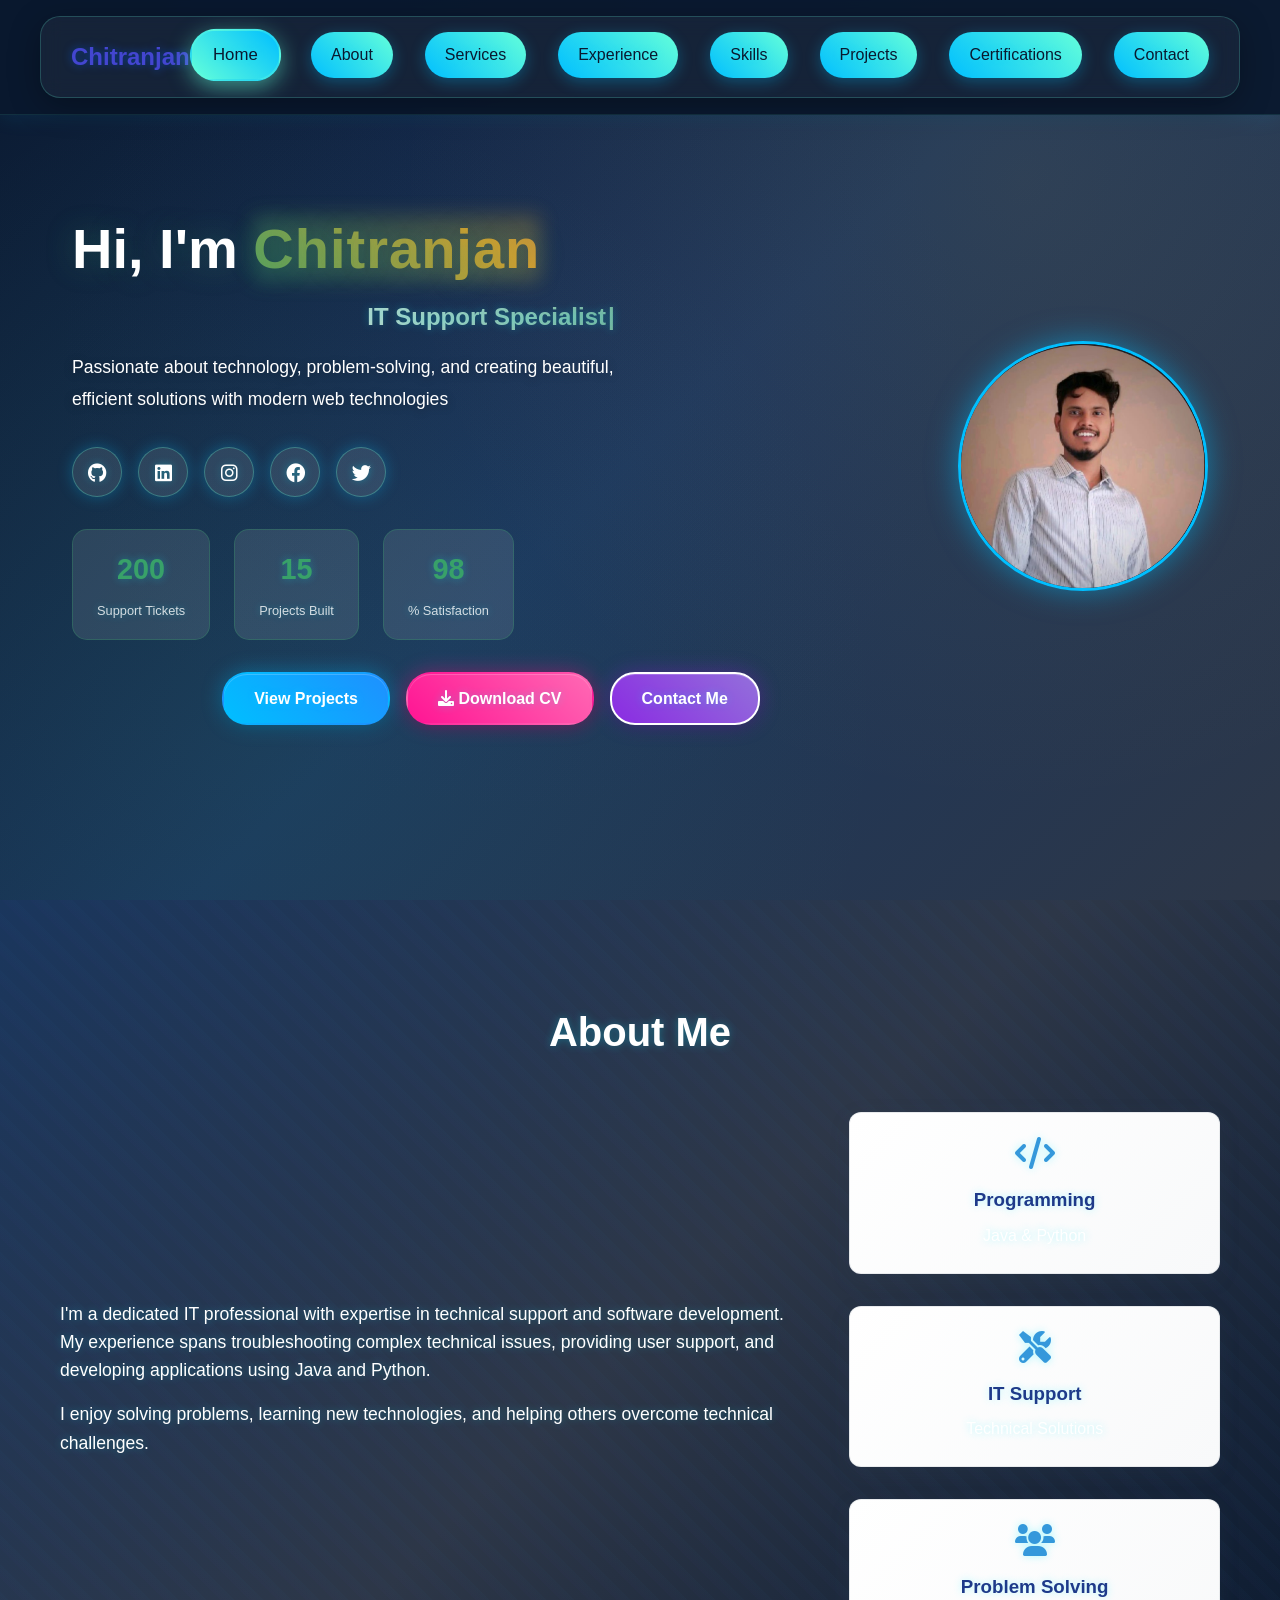
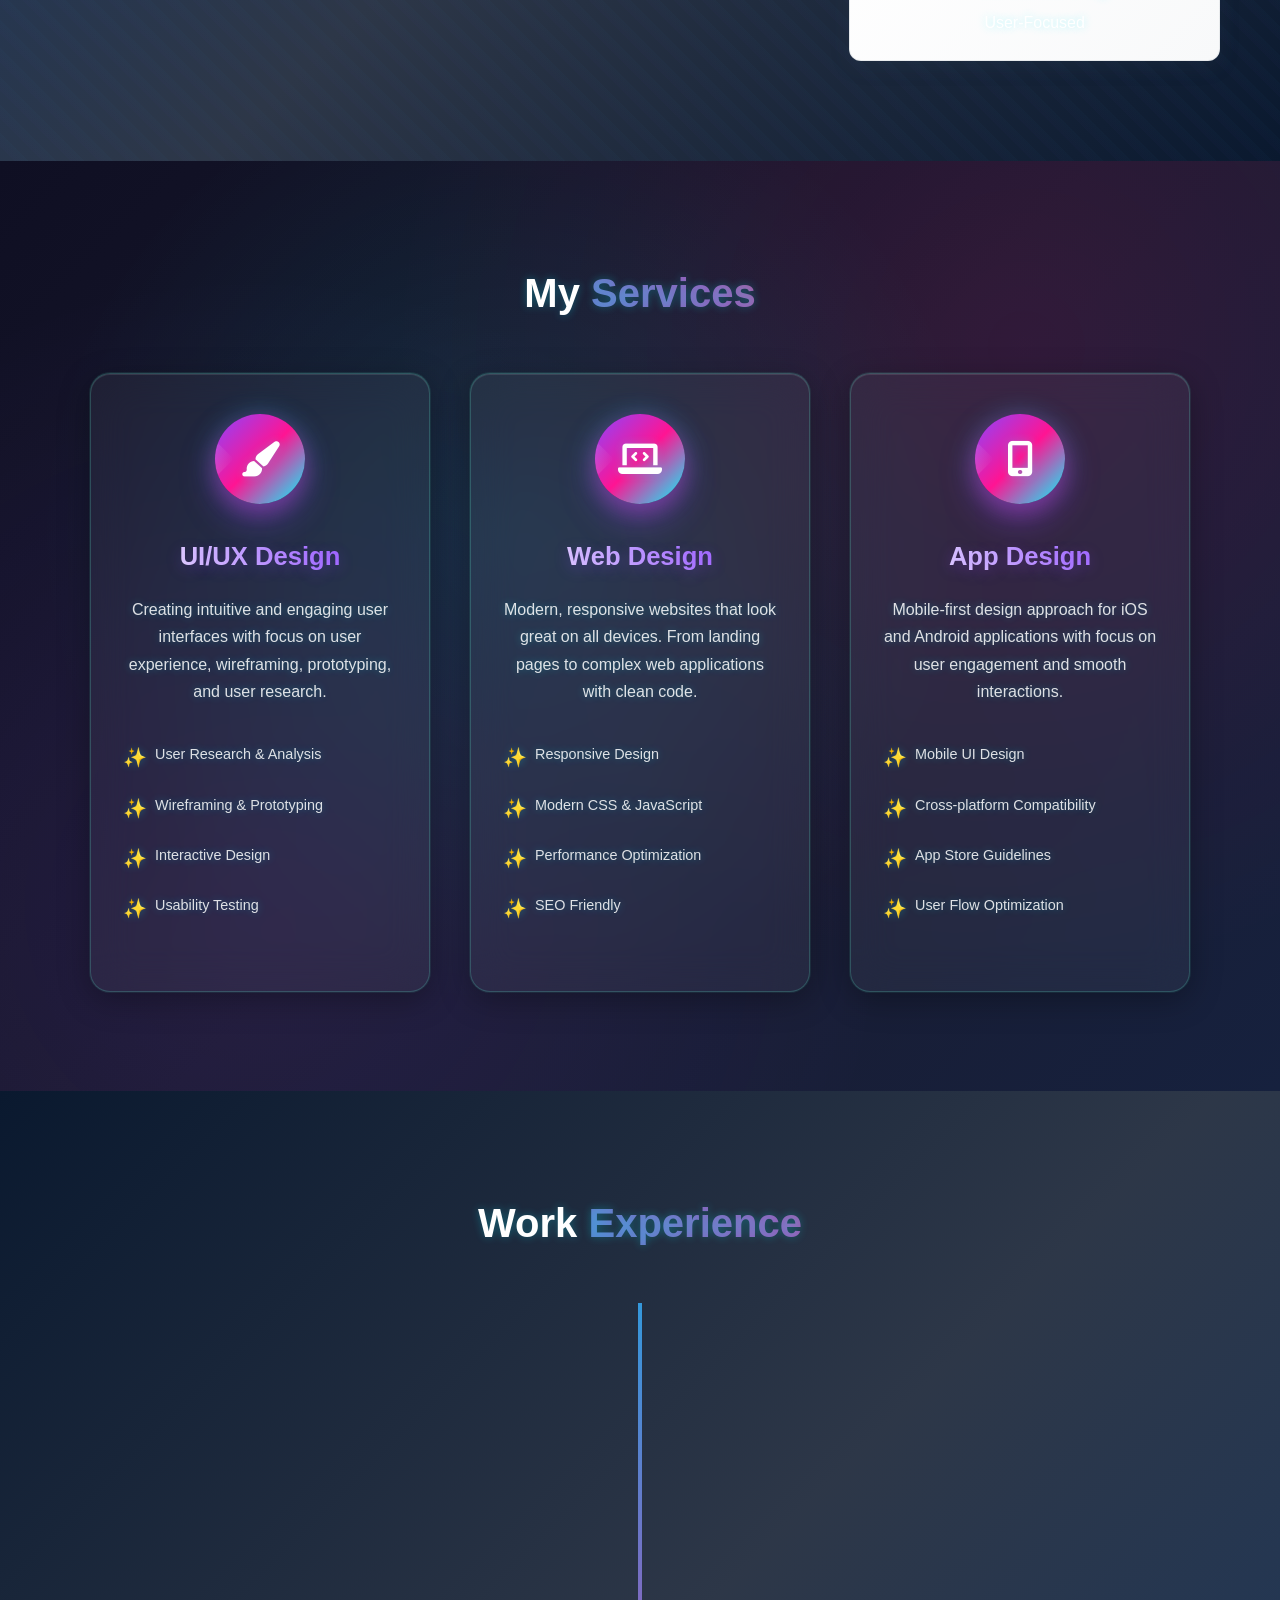
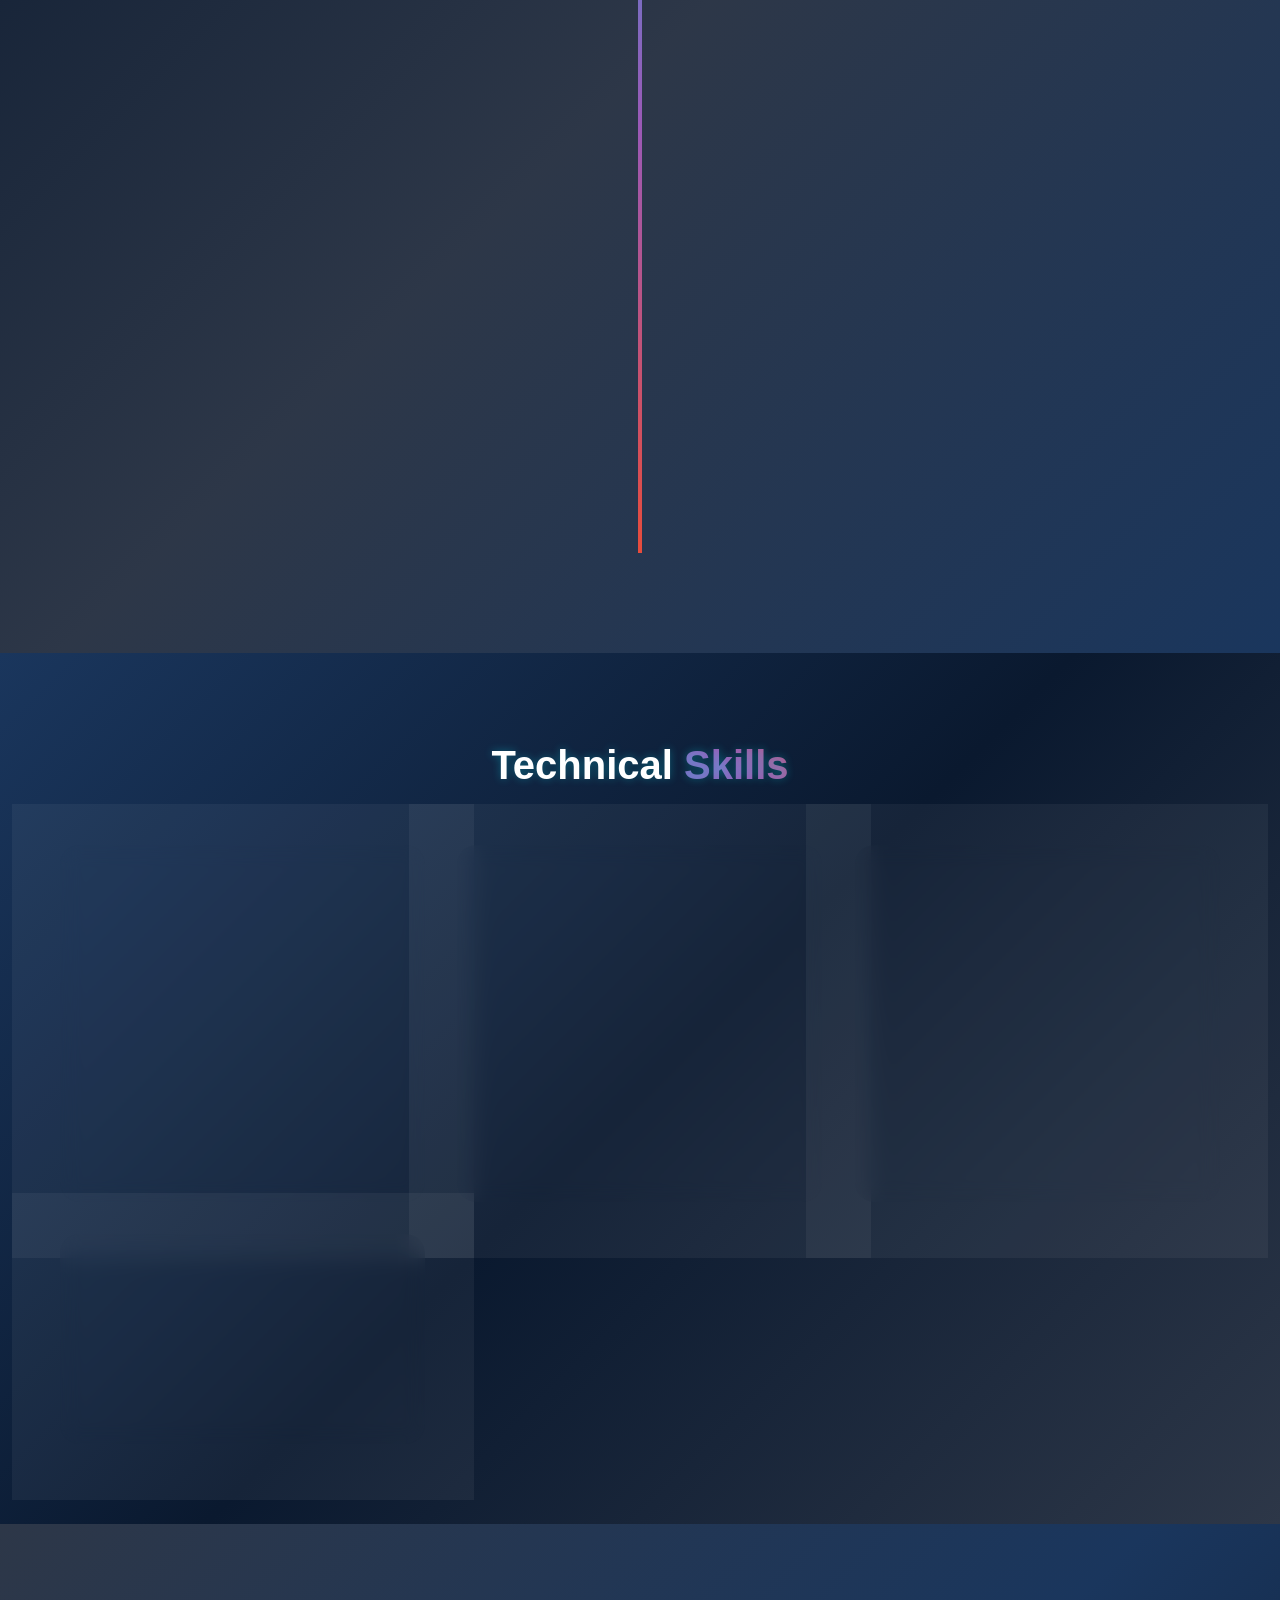
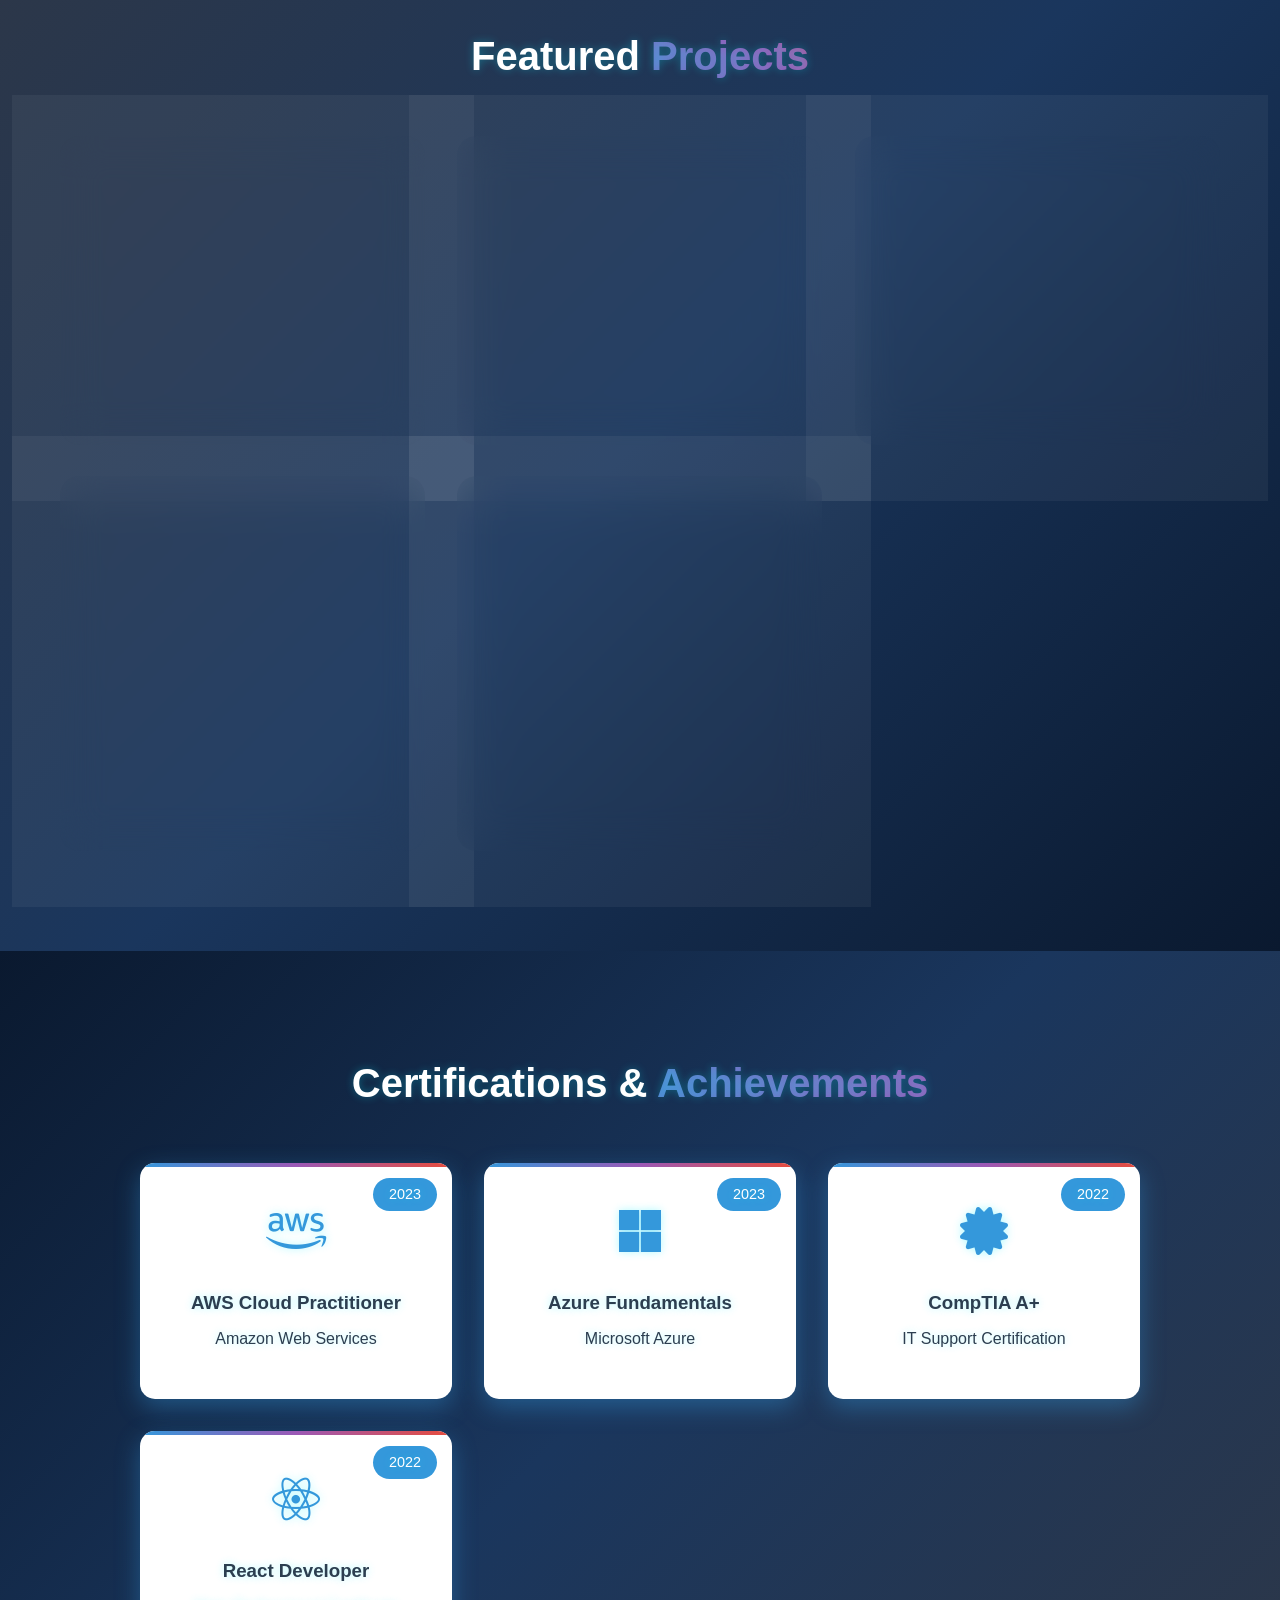
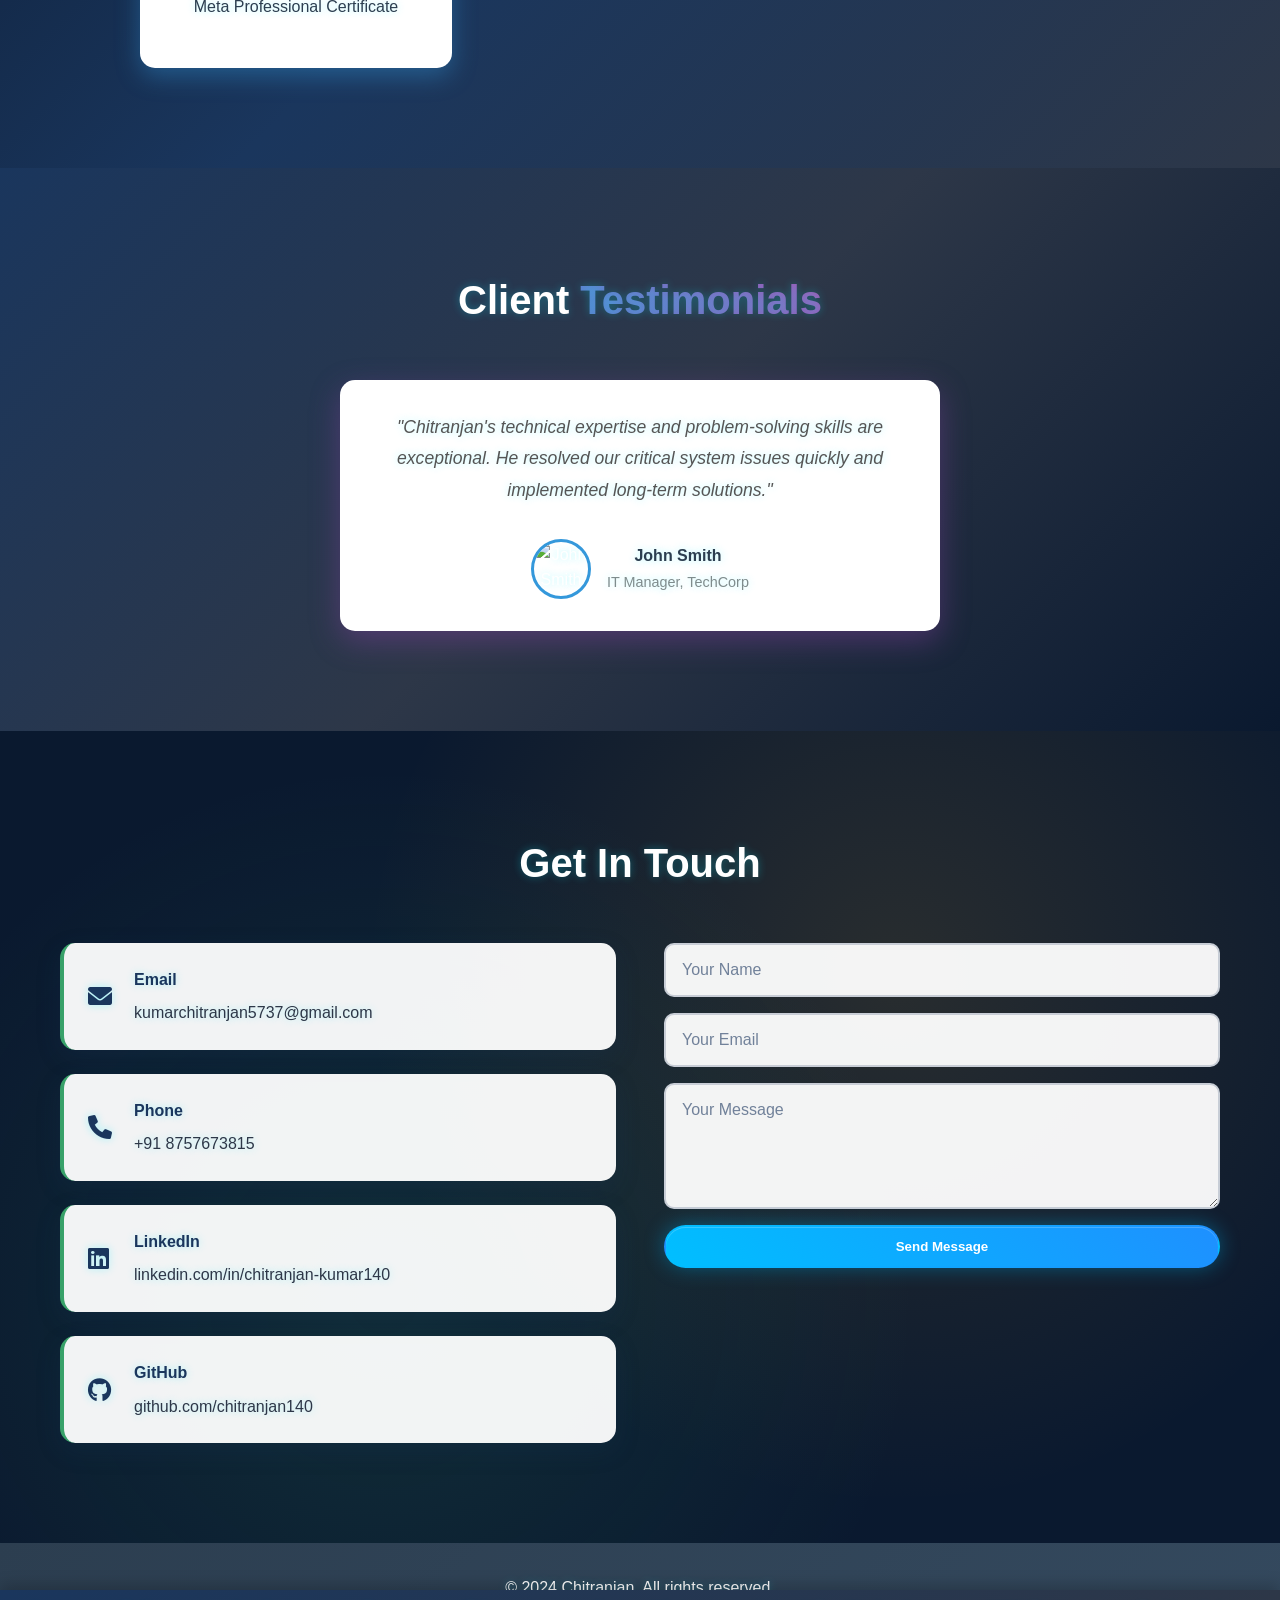
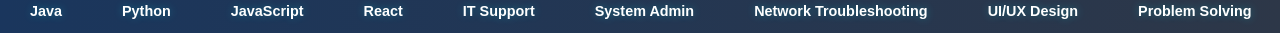
==== commit 517245be: "animation changes" ====
--- a/index.html
+++ b/index.html
@@ -1,7 +1,7 @@
 <!DOCTYPE html>
 <html lang="en">
 
-<head>
+<head> 
     <meta charset="UTF-8">
     <meta name="viewport" content="width=device-width, initial-scale=1.0">
     <title>Chitranjan - IT Support & Developer Portfolio</title>
@@ -292,7 +292,7 @@
                         <span>MySQL</span>
                     </div>
                     <div class="project-links">
-                        <a href="#" class="btn-small">View Code</a>
+                        <a href="https://github.com/Chitranjan140/TaskFlow" class="btn-small">View Code</a>
                         <a href="#" class="btn-small">Live Demo</a>
                     </div>
                 </div>
--- a/style.css
+++ b/style.css
@@ -1460,7 +1460,7 @@
     padding: 2rem;
     border-radius: 20px;
     box-shadow: 0 8px 32px rgba(0, 0, 0, 0.3);
-    transition: all 0.5s cubic-bezier(0.4, 0, 0.2, 1);
+    transition: all 0.3s ease;
     border: 1px solid rgba(0, 191, 255, 0.2);
     position: relative;
     overflow: hidden;
@@ -1513,8 +1513,8 @@
     transform: translateY(-15px) scale(1.08) rotateY(5deg);
     box-shadow: 0 25px 50px rgba(0, 191, 255, 0.5), 0 0 30px rgba(100, 255, 218, 0.3);
     border: 1px solid #00BFFF;
-    animation: projectHover 0.6s ease-out;
-}
+    opacity:1;
+}   
 
 @keyframes projectHover {
     0% { transform: translateY(-10px) scale(1.05); }
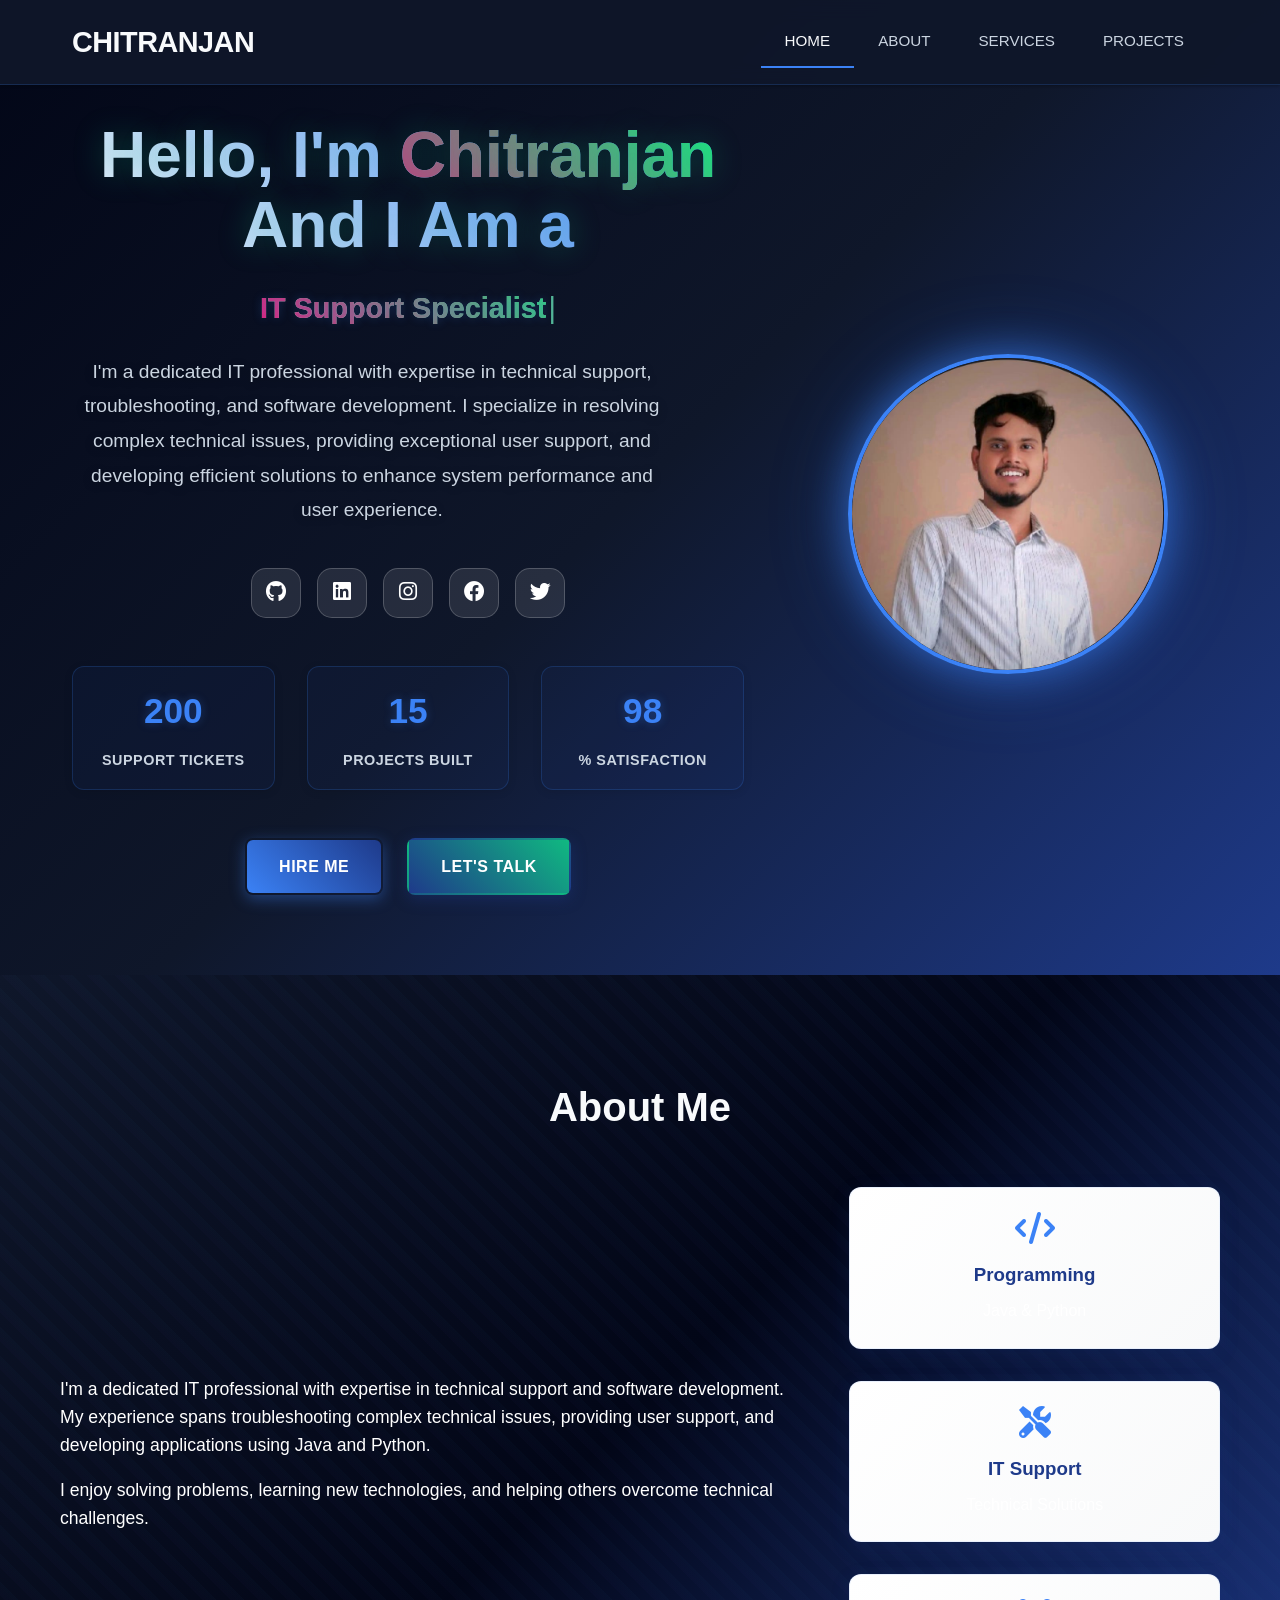
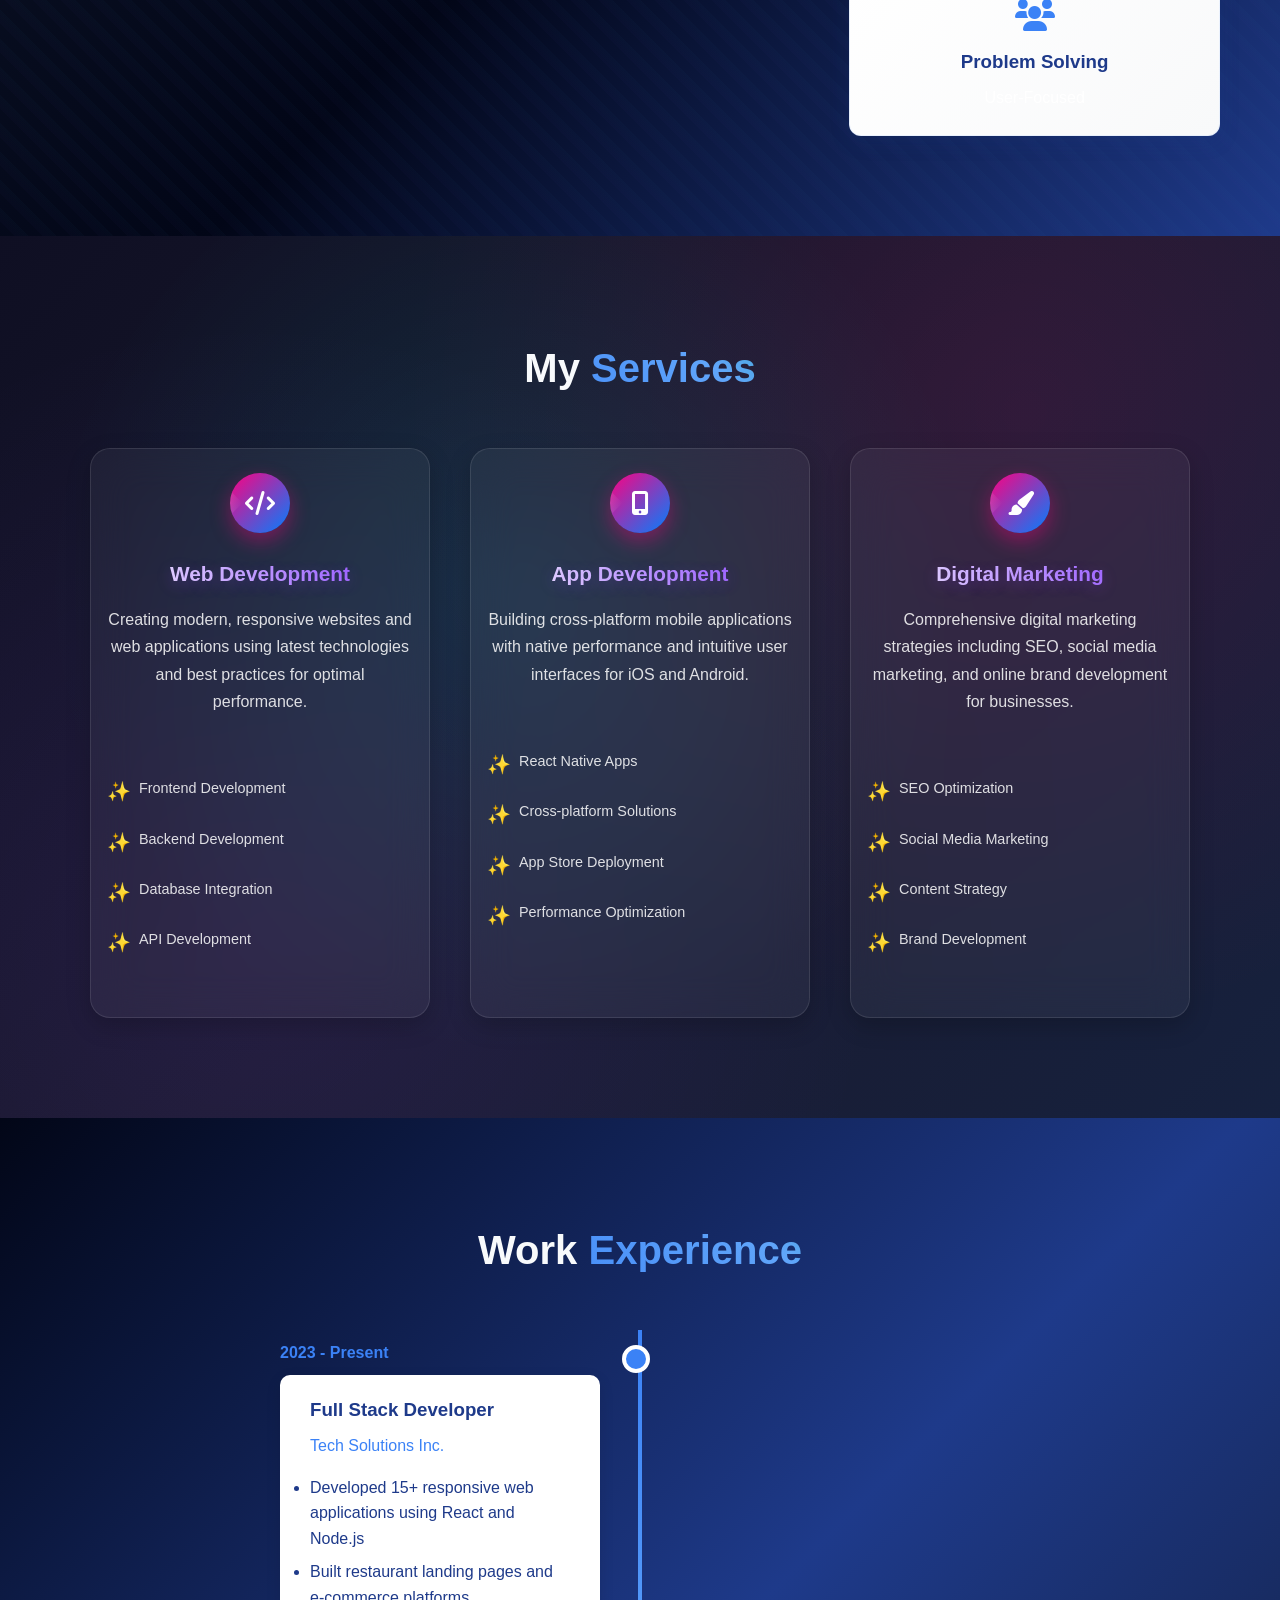
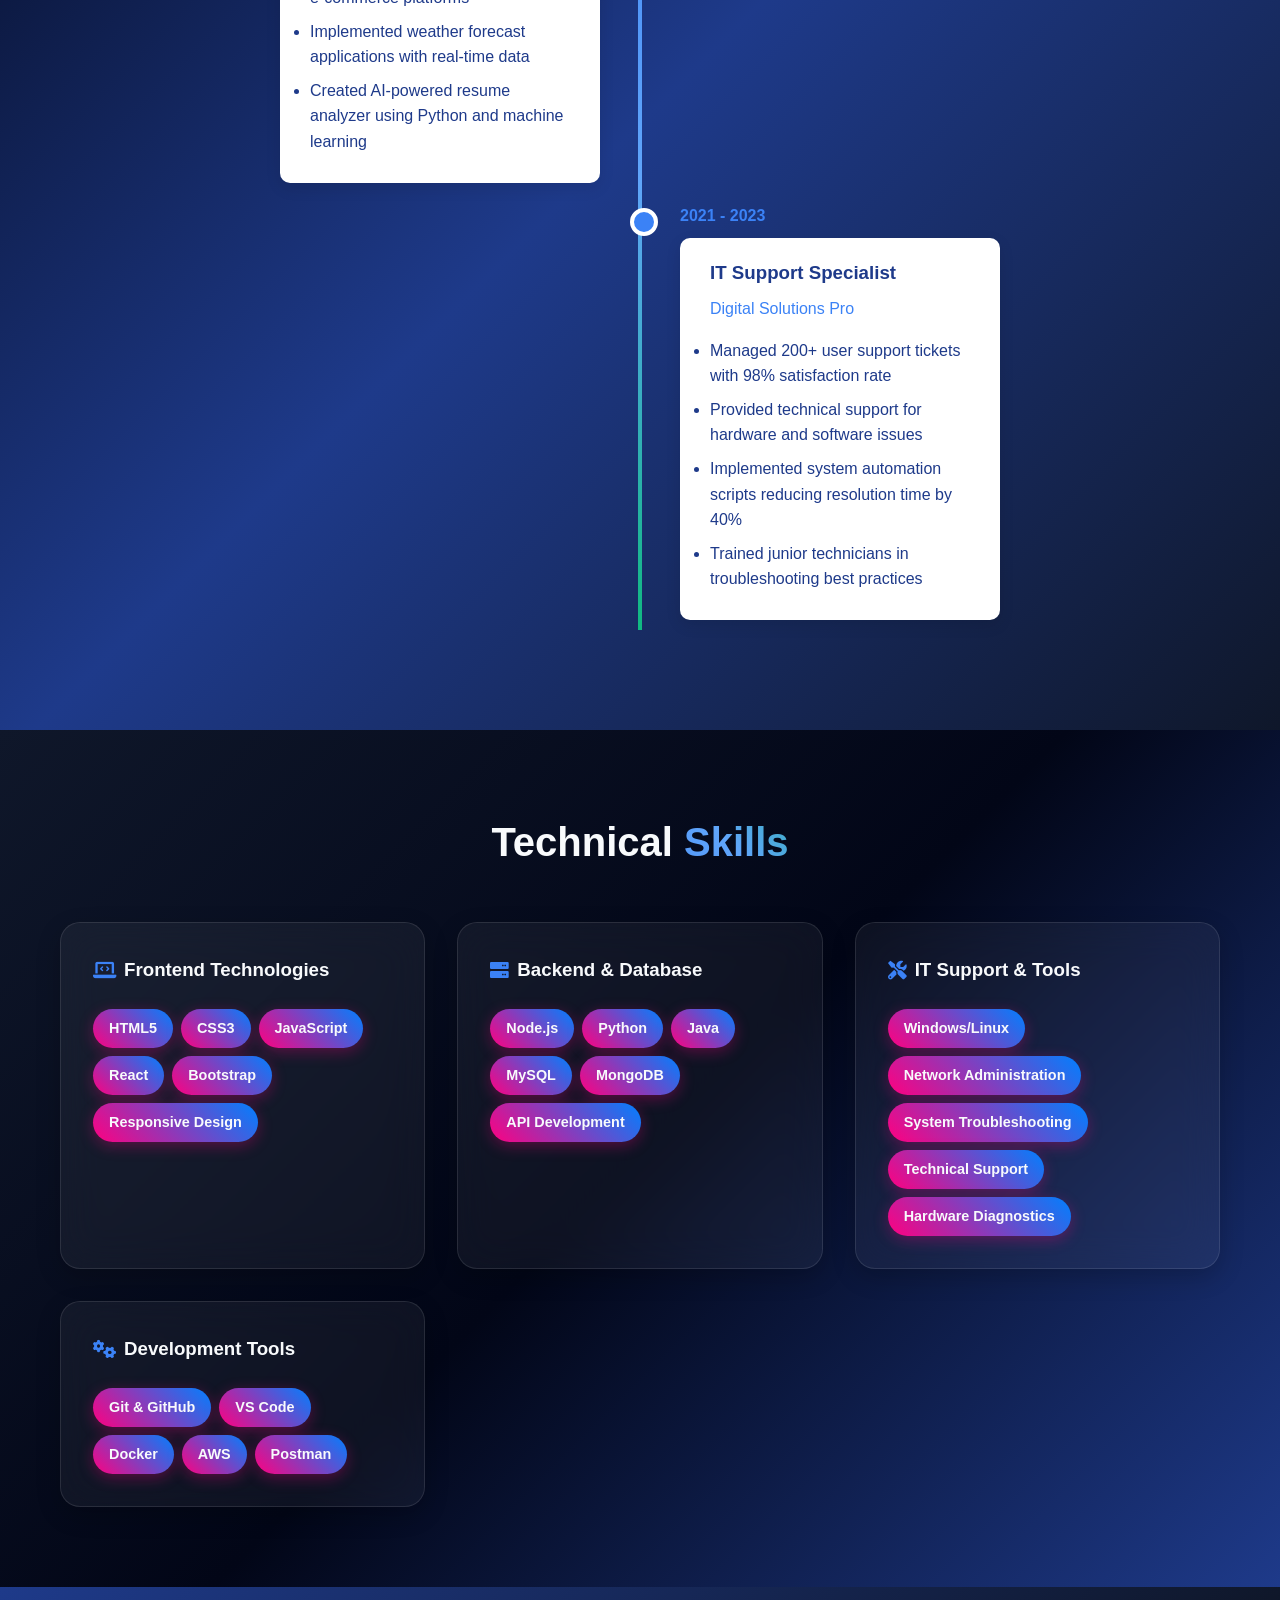
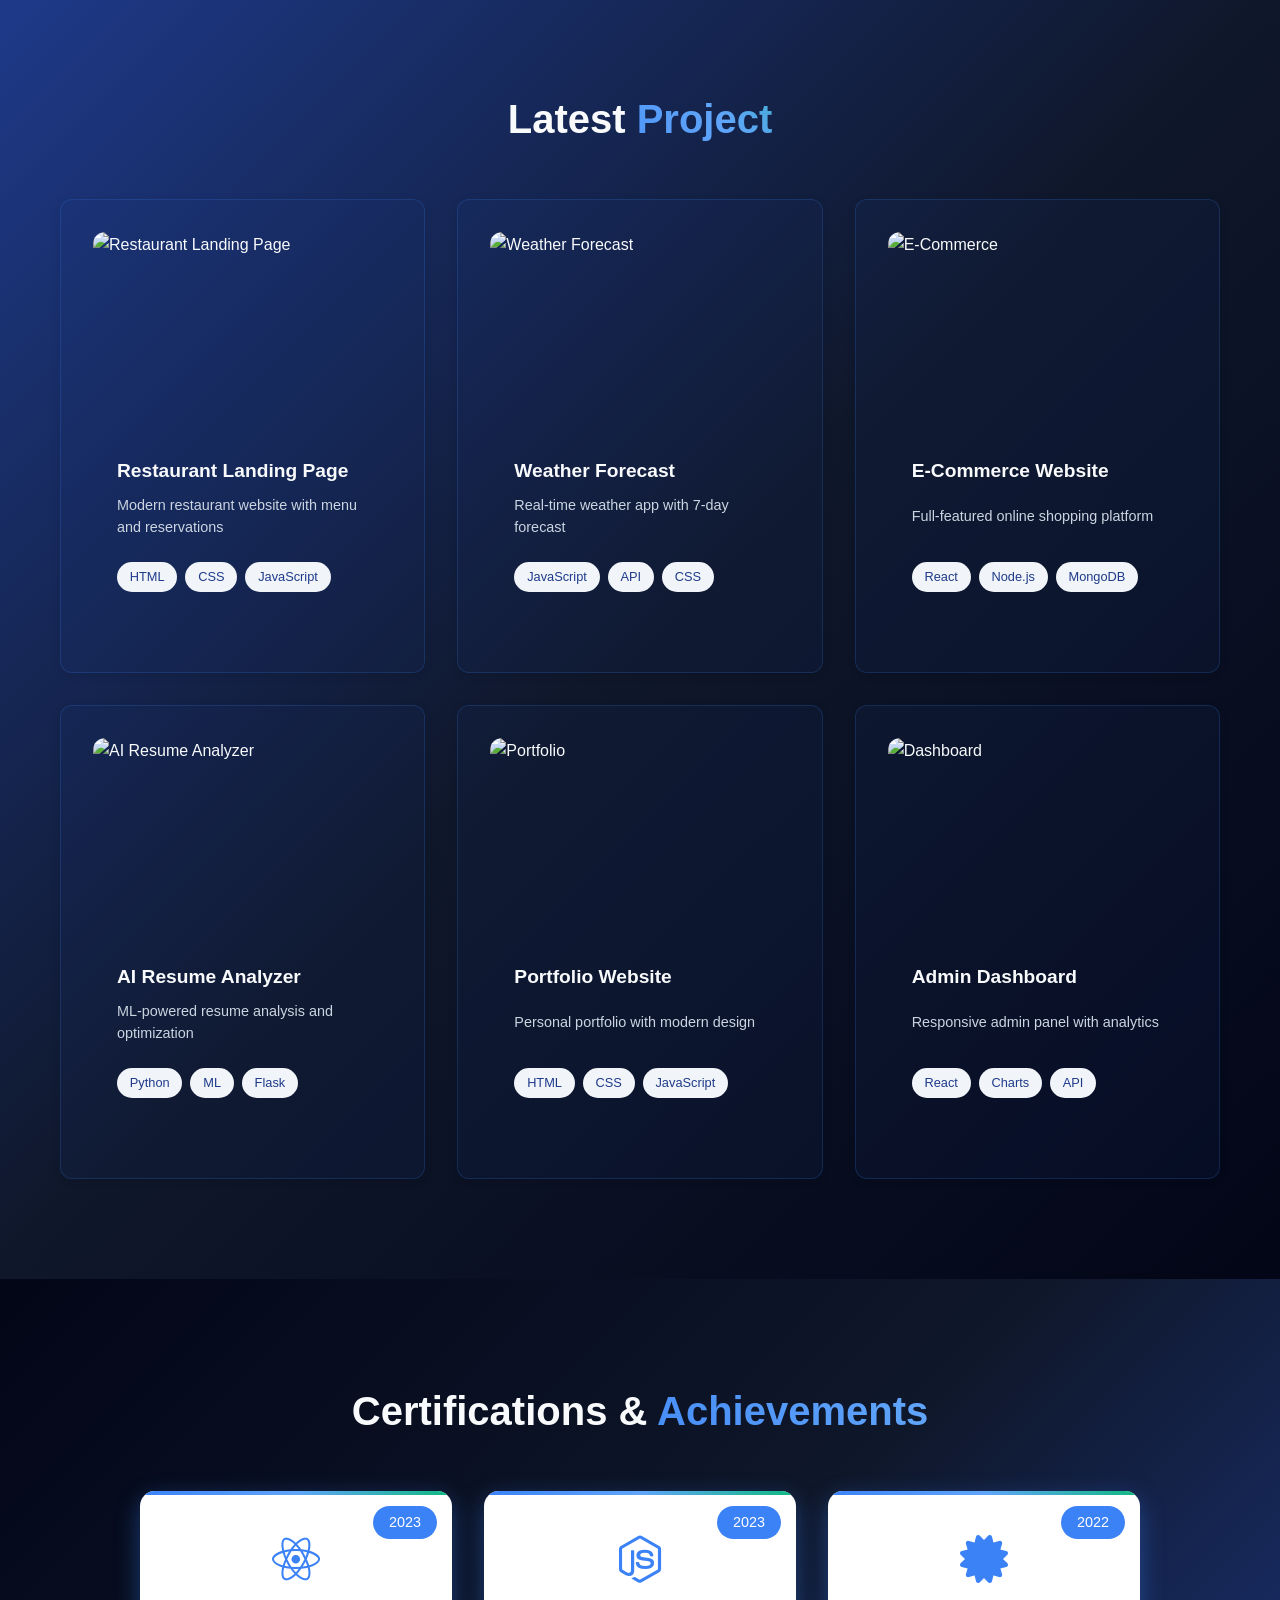
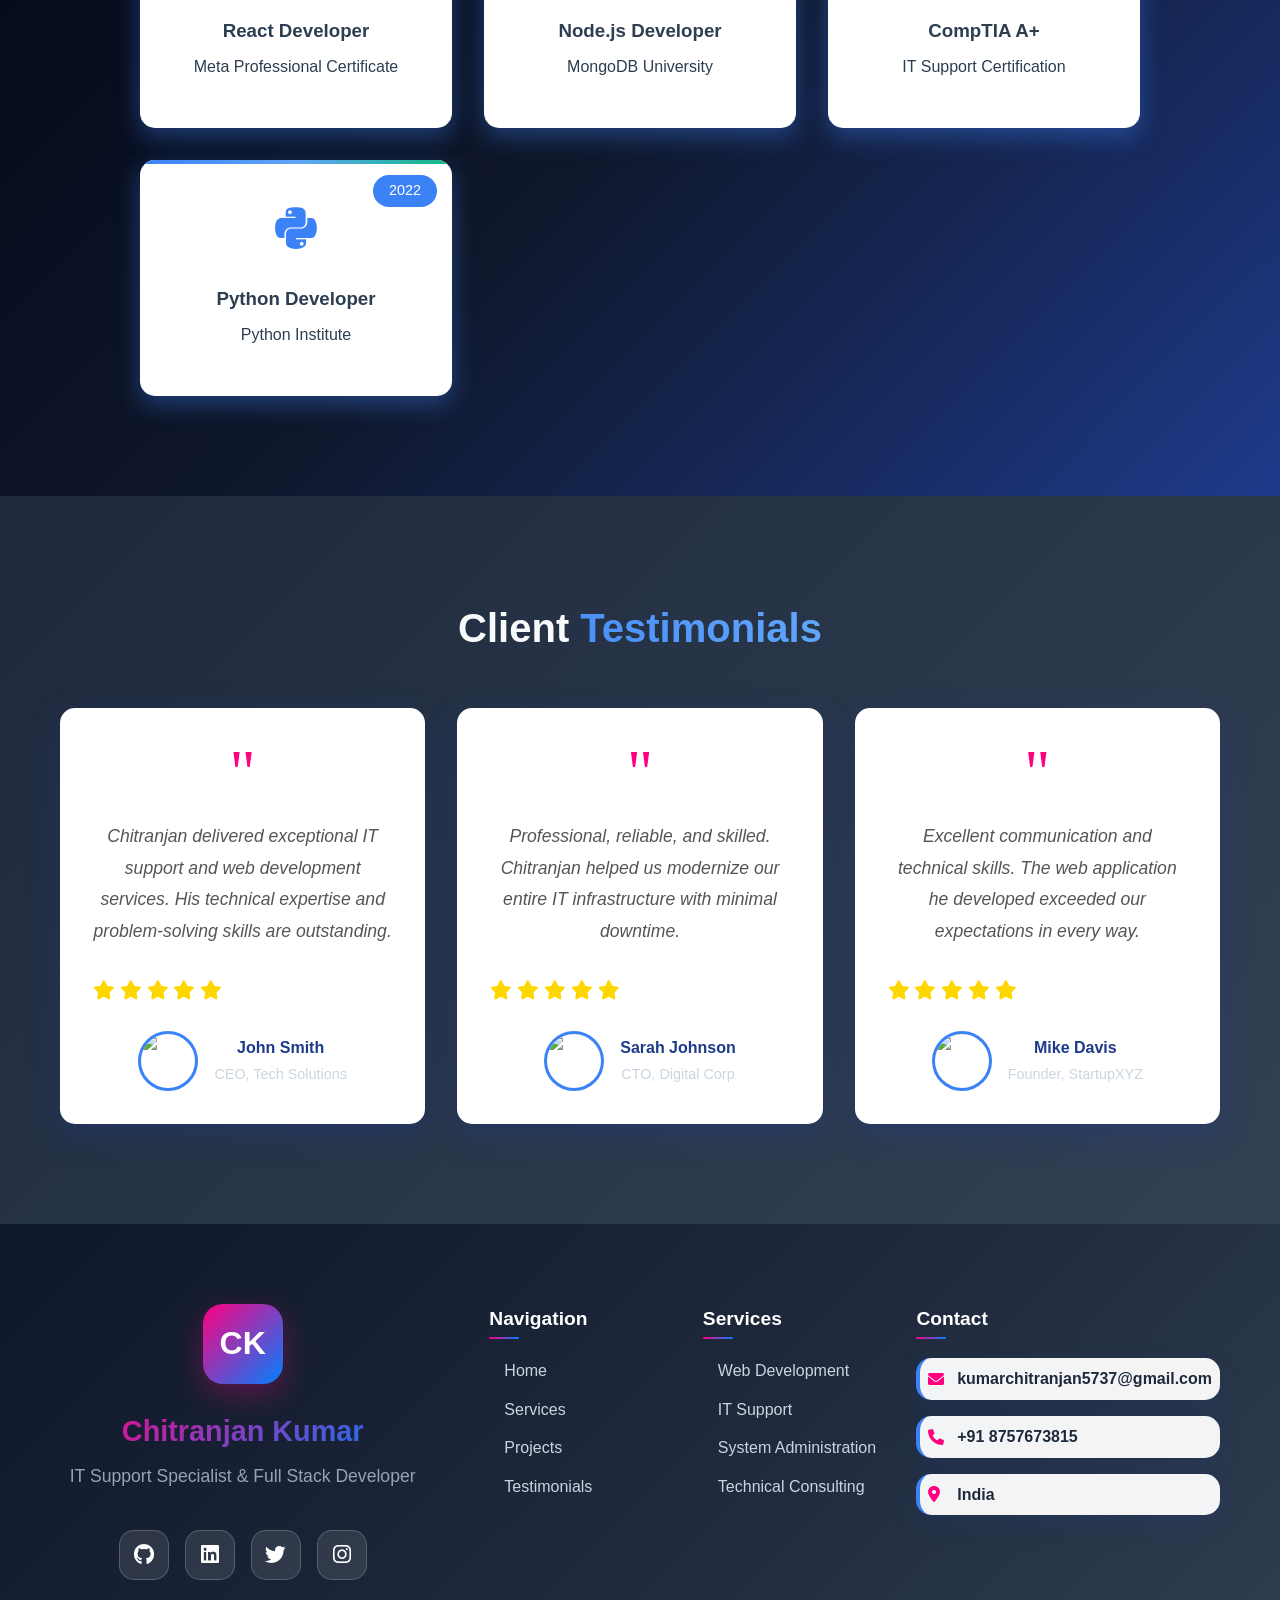
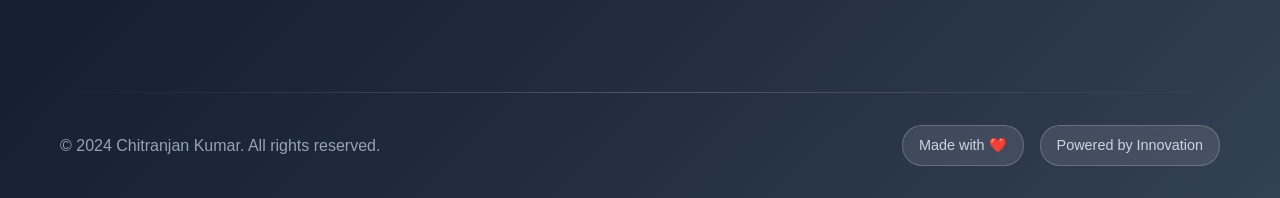
==== commit e3633567: "change" ====
--- a/index.html
+++ b/index.html
@@ -4,12 +4,12 @@
 <head> 
     <meta charset="UTF-8">
     <meta name="viewport" content="width=device-width, initial-scale=1.0">
-    <title>Chitranjan - IT Support & Developer Portfolio</title>
+    <title>Chitranjan - Frontend Developer Portfolio</title>
+    <link rel="preload" href="style.css" as="style">
+    <link rel="preload" href="https://cdnjs.cloudflare.com/ajax/libs/font-awesome/6.0.0/css/all.min.css" as="style">
     <link rel="stylesheet" href="style.css">
-    <link rel="stylesheet" href="neon-animations.css">
-    <link rel="stylesheet" href="3d-box-animations.css">
-    <link rel="stylesheet" href="glowing-buttons.css">
-    <link href="https://cdnjs.cloudflare.com/ajax/libs/font-awesome/6.0.0/css/all.min.css" rel="stylesheet">
+    <link rel="stylesheet" href="https://cdnjs.cloudflare.com/ajax/libs/font-awesome/6.0.0/css/all.min.css">
+    <link rel="preload" href="chitranjan.jpg" as="image">
 </head>
 
 <body>
@@ -38,21 +38,17 @@
 
     <nav class="navbar">
         <div class="nav-container">
-            <div class="nav-logo">Chitranjan</div>
+            <div class="nav-logo">CHITRANJAN</div>
             <div class="nav-toggle" onclick="toggleMenu()">
                 <span></span>
                 <span></span>
                 <span></span>
             </div>
             <ul class="nav-menu">
-                <li><a href="#home" onclick="closeMenu()">Home</a></li>
-                <li><a href="#about" onclick="closeMenu()">About</a></li>
-                <li><a href="#services" onclick="closeMenu()">Services</a></li>
-                <li><a href="#experience" onclick="closeMenu()">Experience</a></li>
-                <li><a href="#skills" onclick="closeMenu()">Skills</a></li>
-                <li><a href="#projects" onclick="closeMenu()">Projects</a></li>
-                <li><a href="#certifications" onclick="closeMenu()">Certifications</a></li>
-                <li><a href="#contact" onclick="closeMenu()">Contact</a></li>
+                <li><a href="#home" onclick="closeMenu()">HOME</a></li>
+                <li><a href="#about" onclick="closeMenu()">ABOUT</a></li>
+                <li><a href="#services" onclick="closeMenu()">SERVICES</a></li>
+                <li><a href="#projects" onclick="closeMenu()">PROJECTS</a></li>
             </ul>
         </div>
     </nav>
@@ -60,10 +56,9 @@
     <section id="home" class="hero">
         <div class="hero-content">
             <div class="hero-text">
-                <h1>Hi, I'm <span class="highlight">Chitranjan</span></h1>
+                <h1>Hello, I'm <span class="highlight">Chitranjan</span> And I Am a</h1>
                 <h2 id="dynamic-title"></h2>
-                <p>Passionate about technology, problem-solving, and creating beautiful, efficient solutions with modern
-                    web technologies</p>
+                <p>I'm a dedicated IT professional with expertise in technical support, troubleshooting, and software development. I specialize in resolving complex technical issues, providing exceptional user support, and developing efficient solutions to enhance system performance and user experience.</p>
                 <div class="social-links">
                     <a href="https://github.com/chitranjan140" target="_blank" class="social-link">
                         <i class="fab fa-github"></i>
@@ -96,14 +91,12 @@
                     </div>
                 </div>
                 <div class="hero-buttons">
-                    <a href="#projects" class="btn primary">View Projects</a>
-                    <a href="cv/Chitranjan_CV.pdf" download class="btn secondary"><i class="fas fa-download"></i>
-                        Download CV</a>
-                    <a href="#contact" class="btn tertiary">Contact Me</a>
+                    <a href="#contact" class="btn primary">Hire Me</a>
+                    <a href="#about" class="btn secondary">Let's Talk</a>
                 </div>
             </div>
             <div class="hero-photo">
-                <img src="chitranjan.jpg" alt="Chitranjan" class="profile-photo">
+                <img src="chitranjan.jpg" alt="Chitranjan" class="profile-photo" loading="eager">
             </div>
         </div>
     </section>
@@ -146,31 +139,15 @@
             <div class="services-grid">
                 <div class="service-card">
                     <div class="service-icon">
-                        <i class="fas fa-paint-brush"></i>
-                    </div>
-                    <h3>UI/UX Design</h3>
-                    <p>Creating intuitive and engaging user interfaces with focus on user experience, wireframing,
-                        prototyping, and user research.</p>
+                        <i class="fas fa-code"></i>
+                    </div>
+                    <h3>Web Development</h3>
+                    <p>Creating modern, responsive websites and web applications using latest technologies and best practices for optimal performance.</p>
                     <ul class="service-features">
-                        <li>User Research & Analysis</li>
-                        <li>Wireframing & Prototyping</li>
-                        <li>Interactive Design</li>
-                        <li>Usability Testing</li>
-                    </ul>
-                </div>
-
-                <div class="service-card">
-                    <div class="service-icon">
-                        <i class="fas fa-laptop-code"></i>
-                    </div>
-                    <h3>Web Design</h3>
-                    <p>Modern, responsive websites that look great on all devices. From landing pages to complex web
-                        applications with clean code.</p>
-                    <ul class="service-features">
-                        <li>Responsive Design</li>
-                        <li>Modern CSS & JavaScript</li>
-                        <li>Performance Optimization</li>
-                        <li>SEO Friendly</li>
+                        <li>Frontend Development</li>
+                        <li>Backend Development</li>
+                        <li>Database Integration</li>
+                        <li>API Development</li>
                     </ul>
                 </div>
 
@@ -178,14 +155,27 @@
                     <div class="service-icon">
                         <i class="fas fa-mobile-alt"></i>
                     </div>
-                    <h3>App Design</h3>
-                    <p>Mobile-first design approach for iOS and Android applications with focus on user engagement and
-                        smooth interactions.</p>
+                    <h3>App Development</h3>
+                    <p>Building cross-platform mobile applications with native performance and intuitive user interfaces for iOS and Android.</p>
                     <ul class="service-features">
-                        <li>Mobile UI Design</li>
-                        <li>Cross-platform Compatibility</li>
-                        <li>App Store Guidelines</li>
-                        <li>User Flow Optimization</li>
+                        <li>React Native Apps</li>
+                        <li>Cross-platform Solutions</li>
+                        <li>App Store Deployment</li>
+                        <li>Performance Optimization</li>
+                    </ul>
+                </div>
+
+                <div class="service-card">
+                    <div class="service-icon">
+                        <i class="fas fa-paint-brush"></i>
+                    </div>
+                    <h3>Digital Marketing</h3>
+                    <p>Comprehensive digital marketing strategies including SEO, social media marketing, and online brand development for businesses.</p>
+                    <ul class="service-features">
+                        <li>SEO Optimization</li>
+                        <li>Social Media Marketing</li>
+                        <li>Content Strategy</li>
+                        <li>Brand Development</li>
                     </ul>
                 </div>
             </div>
@@ -199,26 +189,26 @@
                 <div class="timeline-item">
                     <div class="timeline-date">2023 - Present</div>
                     <div class="timeline-content">
-                        <h3>Senior IT Support Specialist</h3>
+                        <h3>Full Stack Developer</h3>
                         <h4>Tech Solutions Inc.</h4>
                         <ul>
-                            <li>Managed 200+ user support tickets with 98% satisfaction rate</li>
-                            <li>Implemented automated troubleshooting scripts reducing resolution time by 40%</li>
-                            <li>Led team of 5 junior technicians in system maintenance projects</li>
-                            <li>Developed Python automation tools for network monitoring</li>
+                            <li>Developed 15+ responsive web applications using React and Node.js</li>
+                            <li>Built restaurant landing pages and e-commerce platforms</li>
+                            <li>Implemented weather forecast applications with real-time data</li>
+                            <li>Created AI-powered resume analyzer using Python and machine learning</li>
                         </ul>
                     </div>
                 </div>
                 <div class="timeline-item">
                     <div class="timeline-date">2021 - 2023</div>
                     <div class="timeline-content">
-                        <h3>Frontend Developer</h3>
-                        <h4>Digital Agency Pro</h4>
+                        <h3>IT Support Specialist</h3>
+                        <h4>Digital Solutions Pro</h4>
                         <ul>
-                            <li>Built 15+ responsive websites using React and modern CSS</li>
-                            <li>Collaborated with UX team to implement pixel-perfect designs</li>
-                            <li>Optimized web performance achieving 95+ Lighthouse scores</li>
-                            <li>Mentored junior developers in best coding practices</li>
+                            <li>Managed 200+ user support tickets with 98% satisfaction rate</li>
+                            <li>Provided technical support for hardware and software issues</li>
+                            <li>Implemented system automation scripts reducing resolution time by 40%</li>
+                            <li>Trained junior technicians in troubleshooting best practices</li>
                         </ul>
                     </div>
                 </div>
@@ -231,44 +221,45 @@
             <h2>Technical <span class="gradient-text">Skills</span></h2>
             <div class="skills-grid">
                 <div class="skill-category">
-                    <h3><i class="fas fa-laptop-code"></i> Programming Languages</h3>
-                    <div class="skill-items">
-                        <span class="skill-tag">Java</span>
-                        <span class="skill-tag">Python</span>
-                        <span class="skill-tag">JavaScript</span>
-                        <span class="skill-tag">TypeScript</span>
-                        <span class="skill-tag">SQL</span>
-                    </div>
-                </div>
-                <div class="skill-category">
-                    <h3><i class="fas fa-palette"></i> Frontend & Design</h3>
+                    <h3><i class="fas fa-laptop-code"></i> Frontend Technologies</h3>
                     <div class="skill-items">
                         <span class="skill-tag">HTML5</span>
                         <span class="skill-tag">CSS3</span>
+                        <span class="skill-tag">JavaScript</span>
                         <span class="skill-tag">React</span>
                         <span class="skill-tag">Bootstrap</span>
                         <span class="skill-tag">Responsive Design</span>
-                        <span class="skill-tag">UI/UX Design</span>
                     </div>
                 </div>
                 <div class="skill-category">
-                    <h3><i class="fas fa-tools"></i> IT Support</h3>
+                    <h3><i class="fas fa-server"></i> Backend & Database</h3>
+                    <div class="skill-items">
+                        <span class="skill-tag">Node.js</span>
+                        <span class="skill-tag">Python</span>
+                        <span class="skill-tag">Java</span>
+                        <span class="skill-tag">MySQL</span>
+                        <span class="skill-tag">MongoDB</span>
+                        <span class="skill-tag">API Development</span>
+                    </div>
+                </div>
+                <div class="skill-category">
+                    <h3><i class="fas fa-tools"></i> IT Support & Tools</h3>
                     <div class="skill-items">
                         <span class="skill-tag">Windows/Linux</span>
-                        <span class="skill-tag">Network Troubleshooting</span>
+                        <span class="skill-tag">Network Administration</span>
+                        <span class="skill-tag">System Troubleshooting</span>
+                        <span class="skill-tag">Technical Support</span>
                         <span class="skill-tag">Hardware Diagnostics</span>
-                        <span class="skill-tag">User Training</span>
-                        <span class="skill-tag">System Administration</span>
                     </div>
                 </div>
                 <div class="skill-category">
-                    <h3><i class="fas fa-database"></i> Tools & Technologies</h3>
+                    <h3><i class="fas fa-cogs"></i> Development Tools</h3>
                     <div class="skill-items">
-                        <span class="skill-tag">Git</span>
-                        <span class="skill-tag">MySQL</span>
-                        <span class="skill-tag">Eclipse/IntelliJ</span>
+                        <span class="skill-tag">Git & GitHub</span>
                         <span class="skill-tag">VS Code</span>
-                        <span class="skill-tag">Remote Desktop</span>
+                        <span class="skill-tag">Docker</span>
+                        <span class="skill-tag">AWS</span>
+                        <span class="skill-tag">Postman</span>
                     </div>
                 </div>
             </div>
@@ -277,97 +268,95 @@
 
     <section id="projects" class="projects">
         <div class="container">
-            <h2>Featured <span class="gradient-text">Projects</span></h2>
+            <h2>Latest <span class="gradient-text">Project</span></h2>
             <div class="projects-grid">
                 <div class="project-card">
-                    <div class="project-header">
-                        <i class="fab fa-java"></i>
-                        <h3>Task Management System</h3>
-                    </div>
-                    <p>A Java-based desktop application for managing tasks and projects with GUI interface using Swing.
-                    </p>
-                    <div class="project-tech">
-                        <span>Java</span>
-                        <span>Swing</span>
-                        <span>MySQL</span>
-                    </div>
-                    <div class="project-links">
-                        <a href="https://github.com/Chitranjan140/TaskFlow" class="btn-small">View Code</a>
-                        <a href="#" class="btn-small">Live Demo</a>
+                    <div class="project-image">
+                        <img src="https://images.unsplash.com/photo-1517248135467-4c7edcad34c4?w=300&h=200&fit=crop" alt="Restaurant Landing Page">
+                    </div>
+                    <div class="project-content">
+                        <h3>Restaurant Landing Page</h3>
+                        <p>Modern restaurant website with menu and reservations</p>
+                        <div class="project-tech">
+                            <span>HTML</span>
+                            <span>CSS</span>
+                            <span>JavaScript</span>
+                        </div>
                     </div>
                 </div>
 
                 <div class="project-card">
-                    <div class="project-header">
-                        <i class="fab fa-python"></i>
-                        <h3>IT Helpdesk Automation</h3>
-                    </div>
-                    <p>Python script that automates common IT support tasks like system diagnostics and user account
-                        management.</p>
-                    <div class="project-tech">
-                        <span>Python</span>
-                        <span>Automation</span>
-                        <span>System Admin</span>
-                    </div>
-                    <div class="project-links">
-                        <a href="#" class="btn-small">View Code</a>
-                        <a href="#" class="btn-small">Documentation</a>
+                    <div class="project-image">
+                        <img src="https://images.unsplash.com/photo-1504608524841-42fe6f032b4b?w=300&h=200&fit=crop" alt="Weather Forecast">
+                    </div>
+                    <div class="project-content">
+                        <h3>Weather Forecast</h3>
+                        <p>Real-time weather app with 7-day forecast</p>
+                        <div class="project-tech">
+                            <span>JavaScript</span>
+                            <span>API</span>
+                            <span>CSS</span>
+                        </div>
                     </div>
                 </div>
 
                 <div class="project-card">
-                    <div class="project-header">
-                        <i class="fas fa-chart-bar"></i>
-                        <h3>System Monitor Dashboard</h3>
-                    </div>
-                    <p>Real-time system monitoring tool built with Python that tracks CPU, memory, and network usage.
-                    </p>
-                    <div class="project-tech">
-                        <span>Python</span>
-                        <span>Flask</span>
-                        <span>Charts.js</span>
-                    </div>
-                    <div class="project-links">
-                        <a href="#" class="btn-small">View Code</a>
-                        <a href="#" class="btn-small">Live Demo</a>
+                    <div class="project-image">
+                        <img src="https://images.unsplash.com/photo-1556742049-0cfed4f6a45d?w=300&h=200&fit=crop" alt="E-Commerce">
+                    </div>
+                    <div class="project-content">
+                        <h3>E-Commerce Website</h3>
+                        <p>Full-featured online shopping platform</p>
+                        <div class="project-tech">
+                            <span>React</span>
+                            <span>Node.js</span>
+                            <span>MongoDB</span>
+                        </div>
                     </div>
                 </div>
 
                 <div class="project-card">
-                    <div class="project-header">
-                        <i class="fas fa-globe"></i>
-                        <h3>Responsive Portfolio Website</h3>
-                    </div>
-                    <p>Modern, responsive portfolio website with animations, interactive elements, and mobile-first
-                        design approach.</p>
-                    <div class="project-tech">
-                        <span>HTML5</span>
-                        <span>CSS3</span>
-                        <span>JavaScript</span>
-                        <span>Responsive</span>
-                    </div>
-                    <div class="project-links">
-                        <a href="#" class="btn-small">View Code</a>
-                        <a href="#" class="btn-small">Live Demo</a>
+                    <div class="project-image">
+                        <img src="https://images.unsplash.com/photo-1555949963-aa79dcee981c?w=300&h=200&fit=crop" alt="AI Resume Analyzer">
+                    </div>
+                    <div class="project-content">
+                        <h3>AI Resume Analyzer</h3>
+                        <p>ML-powered resume analysis and optimization</p>
+                        <div class="project-tech">
+                            <span>Python</span>
+                            <span>ML</span>
+                            <span>Flask</span>
+                        </div>
                     </div>
                 </div>
 
                 <div class="project-card">
-                    <div class="project-header">
-                        <i class="fab fa-react"></i>
-                        <h3>React Task Manager</h3>
-                    </div>
-                    <p>Interactive task management application built with React, featuring drag-and-drop functionality
-                        and local storage.</p>
-                    <div class="project-tech">
-                        <span>React</span>
-                        <span>CSS3</span>
-                        <span>Local Storage</span>
-                        <span>Responsive</span>
-                    </div>
-                    <div class="project-links">
-                        <a href="#" class="btn-small">View Code</a>
-                        <a href="#" class="btn-small">Live Demo</a>
+                    <div class="project-image">
+                        <img src="https://images.unsplash.com/photo-1467232004584-a241de8bcf5d?w=300&h=200&fit=crop" alt="Portfolio">
+                    </div>
+                    <div class="project-content">
+                        <h3>Portfolio Website</h3>
+                        <p>Personal portfolio with modern design</p>
+                        <div class="project-tech">
+                            <span>HTML</span>
+                            <span>CSS</span>
+                            <span>JavaScript</span>
+                        </div>
+                    </div>
+                </div>
+
+                <div class="project-card">
+                    <div class="project-image">
+                        <img src="https://images.unsplash.com/photo-1551288049-bebda4e38f71?w=300&h=200&fit=crop" alt="Dashboard">
+                    </div>
+                    <div class="project-content">
+                        <h3>Admin Dashboard</h3>
+                        <p>Responsive admin panel with analytics</p>
+                        <div class="project-tech">
+                            <span>React</span>
+                            <span>Charts</span>
+                            <span>API</span>
+                        </div>
                     </div>
                 </div>
             </div>
@@ -380,18 +369,18 @@
             <div class="cert-grid">
                 <div class="cert-card">
                     <div class="cert-icon">
-                        <i class="fab fa-aws"></i>
-                    </div>
-                    <h3>AWS Cloud Practitioner</h3>
-                    <p>Amazon Web Services</p>
+                        <i class="fab fa-react"></i>
+                    </div>
+                    <h3>React Developer</h3>
+                    <p>Meta Professional Certificate</p>
                     <span class="cert-date">2023</span>
                 </div>
                 <div class="cert-card">
                     <div class="cert-icon">
-                        <i class="fab fa-microsoft"></i>
-                    </div>
-                    <h3>Azure Fundamentals</h3>
-                    <p>Microsoft Azure</p>
+                        <i class="fab fa-node-js"></i>
+                    </div>
+                    <h3>Node.js Developer</h3>
+                    <p>MongoDB University</p>
                     <span class="cert-date">2023</span>
                 </div>
                 <div class="cert-card">
@@ -404,82 +393,238 @@
                 </div>
                 <div class="cert-card">
                     <div class="cert-icon">
-                        <i class="fab fa-react"></i>
-                    </div>
-                    <h3>React Developer</h3>
-                    <p>Meta Professional Certificate</p>
+                        <i class="fab fa-python"></i>
+                    </div>
+                    <h3>Python Developer</h3>
+                    <p>Python Institute</p>
                     <span class="cert-date">2022</span>
                 </div>
             </div>
         </div>
     </section>
 
+    <section id="contact" class="contact">
+        <div class="container">
+            <div class="section-header">
+                <div class="floating-elements">
+                    <div class="float-element"></div>
+                    <div class="float-element"></div>
+                    <div class="float-element"></div>
+                </div>
+                <h2><span class="modern-text">Contact</span></h2>
+                <div class="header-line"></div>
+                <div class="text-particles"></div>
+            </div>
+            <p class="contact-subtitle">Let's collaborate and bring your ideas to life</p>
+            <div class="contact-grid">
+                <div class="contact-card" data-tilt>
+                    <div class="card-background"></div>
+                    <div class="card-border"></div>
+                    <div class="card-header">
+                        <div class="card-icon">
+                            <i class="fas fa-envelope"></i>
+                            <div class="icon-ripple"></div>
+                        </div>
+                        <h3>Email</h3>
+                    </div>
+                    <p>kumarchitranjan5737@gmail.com</p>
+                    <div class="card-shine"></div>
+                    <div class="card-glow"></div>
+                </div>
+                <div class="contact-card" data-tilt>
+                    <div class="card-background"></div>
+                    <div class="card-border"></div>
+                    <div class="card-header">
+                        <div class="card-icon">
+                            <i class="fas fa-phone"></i>
+                            <div class="icon-ripple"></div>
+                        </div>
+                        <h3>Phone</h3>
+                    </div>
+                    <p>+91 8757673815</p>
+                    <div class="card-shine"></div>
+                    <div class="card-glow"></div>
+                </div>
+                <div class="contact-card" data-tilt>
+                    <div class="card-background"></div>
+                    <div class="card-border"></div>
+                    <div class="card-header">
+                        <div class="card-icon">
+                            <i class="fab fa-linkedin"></i>
+                            <div class="icon-ripple"></div>
+                        </div>
+                        <h3>LinkedIn</h3>
+                    </div>
+                    <p>chitranjan-kumar140</p>
+                    <div class="card-shine"></div>
+                    <div class="card-glow"></div>
+                </div>
+                <div class="contact-card" data-tilt>
+                    <div class="card-background"></div>
+                    <div class="card-border"></div>
+                    <div class="card-header">
+                        <div class="card-icon">
+                            <i class="fab fa-github"></i>
+                            <div class="icon-ripple"></div>
+                        </div>
+                        <h3>GitHub</h3>
+                    </div>
+                    <p>chitranjan140</p>
+                    <div class="card-shine"></div>
+                    <div class="card-glow"></div>
+                </div>
+            </div>
+        </div>
+    </section>
+
+    <!-- Testimonials Section -->
     <section id="testimonials" class="testimonials">
         <div class="container">
             <h2>Client <span class="gradient-text">Testimonials</span></h2>
-            <div class="testimonial-card">
-                <div class="testimonial-content">
-                    <p>"Chitranjan's technical expertise and problem-solving skills are exceptional. He resolved our
-                        critical system issues quickly and implemented long-term solutions."</p>
-                </div>
-                <div class="testimonial-author">
-                    <img src="https://via.placeholder.com/60x60/3498db/ffffff?text=JS" alt="John Smith">
-                    <div>
-                        <h4>John Smith</h4>
-                        <span>IT Manager, TechCorp</span>
-                    </div>
-                </div>
-            </div>
-        </div>
-    </section>
-
-    <section id="contact" class="contact">
-        <div class="container">
-            <h2>Get In Touch</h2>
-            <div class="contact-content">
-                <div class="contact-info">
-                    <div class="contact-item">
-                        <i class="fas fa-envelope"></i>
-                        <div>
-                            <h4>Email</h4>
-                            <p>kumarchitranjan5737@gmail.com</p>
-                        </div>
-                    </div>
-                    <div class="contact-item">
-                        <i class="fas fa-phone"></i>
-                        <div>
-                            <h4>Phone</h4>
-                            <p>+91 8757673815</p>
-                        </div>
-                    </div>
-                    <div class="contact-item">
-                        <i class="fab fa-linkedin"></i>
-                        <div>
-                            <h4>LinkedIn</h4>
-                            <p>linkedin.com/in/chitranjan-kumar140</p>
-                        </div>
-                    </div>
-                    <div class="contact-item">
-                        <i class="fab fa-github"></i>
-                        <div>
-                            <h4>GitHub</h4>
-                            <p>github.com/chitranjan140</p>
-                        </div>
-                    </div>
-                </div>
-                <form class="contact-form">
-                    <input type="text" placeholder="Your Name" required>
-                    <input type="email" placeholder="Your Email" required>
-                    <textarea placeholder="Your Message" rows="5" required></textarea>
-                    <button type="submit" class="btn primary">Send Message</button>
-                </form>
+            <div class="testimonials-grid">
+                <div class="testimonial-card">
+                    <div class="testimonial-content">
+                        <div class="quote-icon">"</div>
+                        <p>Chitranjan delivered exceptional IT support and web development services. His technical expertise and problem-solving skills are outstanding.</p>
+                        <div class="rating">
+                            <i class="fas fa-star"></i>
+                            <i class="fas fa-star"></i>
+                            <i class="fas fa-star"></i>
+                            <i class="fas fa-star"></i>
+                            <i class="fas fa-star"></i>
+                        </div>
+                    </div>
+                    <div class="testimonial-author">
+                        <img src="https://images.unsplash.com/photo-1507003211169-0a1dd7228f2d?w=60&h=60&fit=crop&crop=face" alt="Client">
+                        <div class="author-info">
+                            <h4>John Smith</h4>
+                            <span>CEO, Tech Solutions</span>
+                        </div>
+                    </div>
+                </div>
+                
+                <div class="testimonial-card">
+                    <div class="testimonial-content">
+                        <div class="quote-icon">"</div>
+                        <p>Professional, reliable, and skilled. Chitranjan helped us modernize our entire IT infrastructure with minimal downtime.</p>
+                        <div class="rating">
+                            <i class="fas fa-star"></i>
+                            <i class="fas fa-star"></i>
+                            <i class="fas fa-star"></i>
+                            <i class="fas fa-star"></i>
+                            <i class="fas fa-star"></i>
+                        </div>
+                    </div>
+                    <div class="testimonial-author">
+                        <img src="https://images.unsplash.com/photo-1494790108755-2616b612b786?w=60&h=60&fit=crop&crop=face" alt="Client">
+                        <div class="author-info">
+                            <h4>Sarah Johnson</h4>
+                            <span>CTO, Digital Corp</span>
+                        </div>
+                    </div>
+                </div>
+                
+                <div class="testimonial-card">
+                    <div class="testimonial-content">
+                        <div class="quote-icon">"</div>
+                        <p>Excellent communication and technical skills. The web application he developed exceeded our expectations in every way.</p>
+                        <div class="rating">
+                            <i class="fas fa-star"></i>
+                            <i class="fas fa-star"></i>
+                            <i class="fas fa-star"></i>
+                            <i class="fas fa-star"></i>
+                            <i class="fas fa-star"></i>
+                        </div>
+                    </div>
+                    <div class="testimonial-author">
+                        <img src="https://images.unsplash.com/photo-1472099645785-5658abf4ff4e?w=60&h=60&fit=crop&crop=face" alt="Client">
+                        <div class="author-info">
+                            <h4>Mike Davis</h4>
+                            <span>Founder, StartupXYZ</span>
+                        </div>
+                    </div>
+                </div>
             </div>
         </div>
     </section>
 
     <footer class="footer">
-        <div class="container">
-            <p>&copy; 2024 Chitranjan. All rights reserved.</p>
+        <div class="footer-wave"></div>
+        <div class="container">
+            <div class="footer-content">
+                <div class="footer-brand">
+                    <div class="brand-logo">
+                        <div class="logo-icon">CK</div>
+                    </div>
+                    <h3>Chitranjan Kumar</h3>
+                    <p>IT Support Specialist & Full Stack Developer</p>
+                    <div class="social-links">
+                        <a href="https://github.com/chitranjan140" target="_blank" class="social-link">
+                            <i class="fab fa-github"></i>
+                            <span class="social-tooltip">GitHub</span>
+                        </a>
+                        <a href="https://linkedin.com/in/chitranjan-kumar140" target="_blank" class="social-link">
+                            <i class="fab fa-linkedin"></i>
+                            <span class="social-tooltip">LinkedIn</span>
+                        </a>
+                        <a href="https://twitter.com/chitranjan140" target="_blank" class="social-link">
+                            <i class="fab fa-twitter"></i>
+                            <span class="social-tooltip">Twitter</span>
+                        </a>
+                        <a href="https://instagram.com/chitranjan140" target="_blank" class="social-link">
+                            <i class="fab fa-instagram"></i>
+                            <span class="social-tooltip">Instagram</span>
+                        </a>
+                    </div>
+                </div>
+                <div class="footer-links">
+                    <div class="footer-section">
+                        <h4>Navigation</h4>
+                        <ul>
+                            <li><a href="#home">Home</a></li>
+                            <li><a href="#services">Services</a></li>
+                            <li><a href="#projects">Projects</a></li>
+                            <li><a href="#testimonials">Testimonials</a></li>
+                        </ul>
+                    </div>
+                    <div class="footer-section">
+                        <h4>Services</h4>
+                        <ul>
+                            <li><a href="#">Web Development</a></li>
+                            <li><a href="#">IT Support</a></li>
+                            <li><a href="#">System Administration</a></li>
+                            <li><a href="#">Technical Consulting</a></li>
+                        </ul>
+                    </div>
+                    <div class="footer-section">
+                        <h4>Contact</h4>
+                        <div class="contact-info">
+                            <div class="contact-item">
+                                <i class="fas fa-envelope"></i>
+                                <span>kumarchitranjan5737@gmail.com</span>
+                            </div>
+                            <div class="contact-item">
+                                <i class="fas fa-phone"></i>
+                                <span>+91 8757673815</span>
+                            </div>
+                            <div class="contact-item">
+                                <i class="fas fa-map-marker-alt"></i>
+                                <span>India</span>
+                            </div>
+                        </div>
+                    </div>
+                </div>
+            </div>
+            <div class="footer-bottom">
+                <div class="footer-divider"></div>
+                <div class="footer-bottom-content">
+                    <p>&copy; 2024 Chitranjan Kumar. All rights reserved.</p>
+                    <div class="footer-badges">
+                        <span class="badge">Made with <span class="heart">❤️</span></span>
+                        <span class="badge">Powered by Innovation</span>
+                    </div>
+                </div>
+            </div>
         </div>
         <button id="scrollTopBtn" class="scroll-top-btn">
             <i class="fas fa-arrow-up"></i>
--- a/style.css
+++ b/style.css
@@ -1,3 +1,4 @@
+/* Fast Performance CSS */
 * {
     margin: 0;
     padding: 0;
@@ -5,7 +6,635 @@
 }
 
 html {
-    scroll-behavior: smooth;
+    scroll-behavior: auto;
+}
+
+body {
+    font-family: Arial, sans-serif;
+    line-height: 1.6;
+    color: #f8fafc;
+    background: #020617;
+    overflow-x: hidden;
+}
+
+.container {
+    max-width: 1200px;
+    margin: 0 auto;
+    padding: 0 20px;
+}
+
+.navbar {
+    position: fixed;
+    top: 0;
+    width: 100%;
+    background: rgba(15, 23, 42, 0.95);
+    z-index: 1000;
+    padding: 1rem 0;
+}
+
+.nav-container {
+    max-width: 1200px;
+    margin: 0 auto;
+    padding: 0 2rem;
+    display: flex;
+    justify-content: space-between;
+    align-items: center;
+}
+
+.nav-logo {
+    font-size: 1.8rem;
+    font-weight: 700;
+    color: #f8fafc;
+}
+
+.nav-menu {
+    display: flex;
+    list-style: none;
+    gap: 0;
+    margin: 0;
+    padding: 0;
+}
+
+.nav-menu a {
+    text-decoration: none;
+    color: #cbd5e1;
+    font-weight: 500;
+    padding: 0.8rem 1.5rem;
+    transition: color 0.2s ease;
+}
+
+.nav-menu a:hover {
+    color: #f8fafc;
+}
+
+.hero {
+    min-height: 100vh;
+    background: linear-gradient(135deg, #020617 0%, #0f172a 50%, #1e3a8a 100%);
+    display: flex;
+    align-items: center;
+    padding: 120px 0 80px;
+}
+
+.hero-content {
+    display: grid;
+    grid-template-columns: 1fr 400px;
+    align-items: center;
+    gap: 4rem;
+    max-width: 1200px;
+    margin: 0 auto;
+    padding: 0 2rem;
+}
+
+.hero-content h1 {
+    font-size: 4rem;
+    margin-bottom: 1.5rem;
+    font-weight: 800;
+    line-height: 1.1;
+}
+
+.highlight {
+    background: linear-gradient(45deg, #ff0080, #00ff80, #0080ff);
+    background-size: 300% 300%;
+    -webkit-background-clip: text;
+    -webkit-text-fill-color: transparent;
+    background-clip: text;
+    animation: gaming-rainbow 2s ease-in-out infinite;
+    font-weight: 700;
+}
+
+@keyframes gaming-rainbow {
+    0% { background-position: 0% 50%; }
+    50% { background-position: 100% 50%; }
+    100% { background-position: 0% 50%; }
+}
+
+.hero-photo {
+    align-self: center;
+    margin-top: 20px;
+}
+
+.profile-photo {
+    width: 320px;
+    height: 320px;
+    border-radius: 50%;
+    border: 4px solid #3b82f6;
+    object-fit: cover;
+}
+
+section {
+    padding: 80px 0;
+}
+
+h2 {
+    text-align: center;
+    font-size: 2.5rem;
+    margin-bottom: 3rem;
+    color: #f8fafc;
+    font-weight: 700;
+}
+
+.services-grid {
+    display: grid;
+    grid-template-columns: repeat(3, 1fr);
+    gap: 2.5rem;
+    max-width: 1100px;
+    margin: 0 auto;
+}
+
+.service-card {
+    background: rgba(30, 58, 138, 0.1);
+    border: 1px solid rgba(59, 130, 246, 0.2);
+    border-radius: 12px;
+    padding: 2.5rem 2rem;
+    text-align: center;
+    transition: transform 0.2s ease;
+}
+
+.service-card:hover {
+    transform: translateY(-2px);
+}
+
+.service-icon {
+    width: 80px;
+    height: 80px;
+    background: #3b82f6;
+    border-radius: 50%;
+    display: flex;
+    align-items: center;
+    justify-content: center;
+    margin: 0 auto 2rem;
+    font-size: 2rem;
+    color: white;
+}
+
+.service-card h3 {
+    color: #FFFFFF;
+    font-size: 1.6rem;
+    font-weight: 700;
+    margin-bottom: 1.2rem;
+}
+
+.service-card p {
+    color: rgba(255, 255, 255, 0.85);
+    line-height: 1.7;
+    margin-bottom: 1.8rem;
+}
+
+.service-features {
+    list-style: none;
+    padding: 0;
+    margin: 1.5rem 0;
+    text-align: left;
+}
+
+.service-features li {
+    color: rgba(255, 255, 255, 0.85);
+    padding: 0.6rem 0;
+    padding-left: 2rem;
+    font-weight: 500;
+    font-size: 0.9rem;
+}
+
+.service-features li::before {
+    content: '✨';
+    position: absolute;
+    left: 0;
+    color: #8b45ff;
+    font-weight: bold;
+    font-size: 1.2rem;
+}
+
+/* Contact Section - Modern Professional */
+.contact {
+    background: #f8f9fa;
+    padding: 120px 0;
+    position: relative;
+}
+
+.contact {
+    display: none;
+}
+
+.contact::before {
+    content: '';
+    position: absolute;
+    top: 0;
+    left: 0;
+    right: 0;
+    bottom: 0;
+    background: radial-gradient(circle at 20% 80%, rgba(138, 43, 226, 0.1) 0%, transparent 50%),
+                radial-gradient(circle at 80% 20%, rgba(0, 191, 255, 0.1) 0%, transparent 50%),
+                radial-gradient(circle at 50% 50%, rgba(255, 20, 147, 0.05) 0%, transparent 50%);
+    animation: cosmicPulse 10s ease-in-out infinite;
+}
+
+@keyframes cosmicPulse {
+    0%, 100% { opacity: 0.3; transform: scale(1); }
+    50% { opacity: 0.8; transform: scale(1.1); }
+}
+
+.floating-elements {
+    position: absolute;
+    top: -50px;
+    left: 0;
+    right: 0;
+    height: 200px;
+    pointer-events: none;
+}
+
+.float-element {
+    position: absolute;
+    width: 4px;
+    height: 4px;
+    background: linear-gradient(45deg, #ff0080, #00ff80, #0080ff);
+    border-radius: 50%;
+    animation: floatUp 8s linear infinite;
+}
+
+.float-element:nth-child(1) {
+    left: 20%;
+    animation-delay: 0s;
+    background: #ff0080;
+    box-shadow: 0 0 10px #ff0080;
+}
+
+.float-element:nth-child(2) {
+    left: 50%;
+    animation-delay: 2s;
+    background: #0080ff;
+    box-shadow: 0 0 10px #0080ff;
+}
+
+.float-element:nth-child(3) {
+    left: 80%;
+    animation-delay: 4s;
+    background: #0080ff;
+    box-shadow: 0 0 10px #0080ff;
+}
+
+@keyframes floatUp {
+    0% {
+        transform: translateY(200px) scale(0);
+        opacity: 0;
+    }
+    10% {
+        opacity: 1;
+        transform: translateY(180px) scale(1);
+    }
+    90% {
+        opacity: 1;
+        transform: translateY(-50px) scale(1);
+    }
+    100% {
+        transform: translateY(-70px) scale(0);
+        opacity: 0;
+    }
+}
+
+.section-header {
+    text-align: center;
+    margin-bottom: 1rem;
+    position: relative;
+}
+
+.section-header h2 {
+    font-size: 4rem;
+    font-weight: 900;
+    margin: 0;
+    letter-spacing: -3px;
+    position: relative;
+    z-index: 2;
+}
+
+.modern-text {
+    background: linear-gradient(135deg, #ff0080 0%, #0080ff 50%, #ff0080 100%);
+    background-size: 400% 400%;
+    -webkit-background-clip: text;
+    -webkit-text-fill-color: transparent;
+    background-clip: text;
+    animation: hyperGradient 3s ease-in-out infinite;
+    position: relative;
+    text-shadow: 0 0 30px rgba(255, 0, 128, 0.5);
+}
+
+@keyframes hyperGradient {
+    0% { background-position: 0% 50%; }
+    25% { background-position: 100% 25%; }
+    50% { background-position: 50% 100%; }
+    75% { background-position: 25% 0%; }
+    100% { background-position: 0% 50%; }
+}
+
+.header-line {
+    width: 120px;
+    height: 6px;
+    background: linear-gradient(90deg, #ff0080, #0080ff, #ff0080);
+    margin: 1.5rem auto;
+    border-radius: 3px;
+    animation: lineRainbow 2s linear infinite;
+    box-shadow: 0 0 20px rgba(255, 0, 128, 0.5);
+}
+
+@keyframes lineRainbow {
+    0% { background-position: 0% 50%; }
+    100% { background-position: 200% 50%; }
+}
+
+.text-particles {
+    position: absolute;
+    top: 50%;
+    left: 50%;
+    transform: translate(-50%, -50%);
+    width: 300px;
+    height: 100px;
+    pointer-events: none;
+}
+
+.text-particles::before,
+.text-particles::after {
+    content: '';
+    position: absolute;
+    width: 2px;
+    height: 2px;
+    background: #00ff80;
+    border-radius: 50%;
+    animation: particleFloat 4s ease-in-out infinite;
+}
+
+.text-particles::before {
+    top: 20%;
+    left: 10%;
+    animation-delay: 0s;
+}
+
+.text-particles::after {
+    top: 60%;
+    right: 10%;
+    animation-delay: 2s;
+    background: #ff0080;
+}
+
+@keyframes particleFloat {
+    0%, 100% { transform: translateY(0) scale(1); opacity: 0.5; }
+    50% { transform: translateY(-20px) scale(1.5); opacity: 1; }
+}
+
+.contact-subtitle {
+    text-align: center;
+    color: rgba(255, 255, 255, 0.8);
+    font-size: 1.3rem;
+    margin-bottom: 5rem;
+    max-width: 500px;
+    margin-left: auto;
+    margin-right: auto;
+    line-height: 1.6;
+    font-weight: 500;
+    text-shadow: 0 2px 10px rgba(0, 0, 0, 0.5);
+}
+
+.contact-grid {
+    display: grid;
+    grid-template-columns: repeat(auto-fit, minmax(320px, 1fr));
+    gap: 2.5rem;
+    max-width: 1300px;
+    margin: 0 auto;
+    position: relative;
+    z-index: 2;
+}
+
+.contact-card {
+    background: rgba(255, 255, 255, 0.05);
+    backdrop-filter: blur(30px);
+    border: 1px solid rgba(255, 255, 255, 0.1);
+    border-radius: 25px;
+    padding: 3rem;
+    position: relative;
+    overflow: hidden;
+    transition: all 0.5s cubic-bezier(0.4, 0, 0.2, 1);
+    box-shadow: 0 15px 50px rgba(0, 0, 0, 0.2);
+    cursor: pointer;
+}
+
+.contact-card:hover {
+    transform: translateY(-15px) rotateX(10deg) scale(1.02);
+    box-shadow: 0 25px 80px rgba(0, 0, 0, 0.3);
+    border-color: rgba(255, 0, 128, 0.5);
+}
+
+.card-border {
+    position: absolute;
+    top: 0;
+    left: 0;
+    right: 0;
+    bottom: 0;
+    border-radius: 25px;
+    padding: 2px;
+    background: linear-gradient(45deg, #ff0080, #0080ff, #ff0080);
+    background-size: 400% 400%;
+    animation: borderFlow 4s linear infinite;
+    opacity: 0;
+    transition: opacity 0.5s ease;
+}
+
+.contact-card:hover .card-border {
+    opacity: 1;
+}
+
+@keyframes borderFlow {
+    0% { background-position: 0% 50%; }
+    100% { background-position: 400% 50%; }
+}
+
+.card-background {
+    position: absolute;
+    top: 0;
+    left: 0;
+    right: 0;
+    bottom: 0;
+    background: linear-gradient(135deg, rgba(255, 0, 128, 0.1) 0%, rgba(0, 128, 255, 0.1) 100%);
+    opacity: 0;
+    transition: opacity 0.5s ease;
+    border-radius: 25px;
+}
+
+.contact-card:hover .card-background {
+    opacity: 1;
+}
+
+.card-header {
+    display: flex;
+    align-items: center;
+    gap: 2rem;
+    margin-bottom: 2rem;
+    position: relative;
+    z-index: 3;
+}
+
+.card-icon {
+    width: 70px;
+    height: 70px;
+    background: linear-gradient(135deg, #ff0080 0%, #0080ff 100%);
+    border-radius: 20px;
+    display: flex;
+    align-items: center;
+    justify-content: center;
+    font-size: 1.8rem;
+    color: white;
+    transition: all 0.5s ease;
+    box-shadow: 0 10px 30px rgba(255, 0, 128, 0.4);
+    position: relative;
+    overflow: hidden;
+}
+
+.contact-card:hover .card-icon {
+    transform: scale(1.2) rotate(10deg);
+    box-shadow: 0 15px 40px rgba(255, 0, 128, 0.6);
+}
+
+.icon-ripple {
+    position: absolute;
+    top: 50%;
+    left: 50%;
+    width: 0;
+    height: 0;
+    background: rgba(255, 255, 255, 0.3);
+    border-radius: 50%;
+    transform: translate(-50%, -50%);
+    transition: all 0.6s ease;
+}
+
+.contact-card:hover .icon-ripple {
+    width: 100px;
+    height: 100px;
+    opacity: 0;
+}
+
+.card-header h3 {
+    color: white;
+    font-size: 1.6rem;
+    font-weight: 700;
+    margin: 0;
+    text-shadow: 0 2px 10px rgba(0, 0, 0, 0.5);
+}
+
+.contact-card p {
+    color: rgba(255, 255, 255, 0.9);
+    font-size: 1.1rem;
+    margin: 0;
+    word-break: break-word;
+    line-height: 1.5;
+    font-weight: 500;
+    position: relative;
+    z-index: 3;
+}
+
+.card-shine {
+    position: absolute;
+    top: -50%;
+    left: -50%;
+    width: 200%;
+    height: 200%;
+    background: linear-gradient(45deg, transparent 30%, rgba(255, 255, 255, 0.2) 50%, transparent 70%);
+    transform: rotate(45deg);
+    opacity: 0;
+    transition: all 0.8s ease;
+}
+
+.contact-card:hover .card-shine {
+    opacity: 1;
+    animation: megaShine 1s ease-out;
+}
+
+@keyframes megaShine {
+    0% { transform: translateX(-200%) translateY(-200%) rotate(45deg); }
+    100% { transform: translateX(200%) translateY(200%) rotate(45deg); }
+}
+
+.card-glow {
+    position: absolute;
+    top: 50%;
+    left: 50%;
+    width: 0;
+    height: 0;
+    background: radial-gradient(circle, rgba(255, 0, 128, 0.3) 0%, transparent 70%);
+    border-radius: 50%;
+    transform: translate(-50%, -50%);
+    transition: all 0.6s ease;
+    opacity: 0;
+}
+
+.contact-card:hover .card-glow {
+    width: 300px;
+    height: 300px;
+    opacity: 1;
+}
+
+@media (max-width: 768px) {
+    .contact {
+        padding: 80px 0;
+    }
+    
+    .section-header h2 {
+        font-size: 2.8rem;
+    }
+    
+    .contact-grid {
+        grid-template-columns: 1fr;
+        gap: 2rem;
+        padding: 0 1rem;
+    }
+    
+    .contact-card {
+        padding: 2.5rem;
+    }
+    
+    .contact-card:hover {
+        transform: translateY(-8px) scale(1.02);
+    }
+}
+
+@media (max-width: 768px) {
+    .contact {
+        padding: 80px 0;
+    }
+    
+    .contact h2 {
+        font-size: 2rem;
+    }
+    
+    .contact-grid {
+        grid-template-columns: 1fr;
+        gap: 1rem;
+        padding: 0 1rem;
+    }
+    
+    .contact-card {
+        padding: 1.5rem;
+    }
+}
+
+/* Mobile optimizations */
+@media (max-width: 768px) {
+    .hero-content {
+        grid-template-columns: 1fr;
+        text-align: center;
+        gap: 2rem;
+    }
+    
+    .hero-content h1 {
+        font-size: 2.2rem;
+    }
+    
+    .profile-photo {
+        width: 200px;
+        height: 200px;
+    }
+    
+    .services-grid {
+        grid-template-columns: 1fr;
+        gap: 2rem;
+        padding: 0 1rem;
+    }
 }
 
 /* default nav height (fallback) */
@@ -65,47 +694,38 @@
 }
 
 body {
-    font-family: 'Poppins', sans-serif;
+    font-family: 'Inter', 'Segoe UI', Tahoma, Geneva, Verdana, sans-serif;
     line-height: 1.6;
-    color: #FFFFFF;
-    text-shadow: 0 0 8px rgba(0,240,255,0.3);
-    background: linear-gradient(135deg, #061526 0%, #0A203A 100%);
+    color: var(--text-primary);
+    background: linear-gradient(135deg, var(--darker-bg) 0%, var(--dark-bg) 100%);
     overflow-x: hidden;
     -webkit-overflow-scrolling: touch;
     transform: translateZ(0);
     position: relative;
 }
 
-/* Frosted glass background effect */
 body::before {
-    content: '';
-    position: fixed;
-    top: 0;
-    left: 0;
-    width: 100%;
-    height: 100%;
-    background: 
-        radial-gradient(circle at 20% 30%, rgba(0, 191, 255, 0.08) 0%, transparent 50%),
-        radial-gradient(circle at 80% 70%, rgba(100, 255, 218, 0.06) 0%, transparent 50%),
-        radial-gradient(circle at 40% 80%, rgba(138, 43, 226, 0.05) 0%, transparent 50%);
-    backdrop-filter: blur(100px);
-    z-index: -1;
-    animation: backgroundShift 12s ease-in-out infinite;
+    display: none;
 }
 
 @keyframes backgroundShift {
     0%, 100% { 
         background: 
-            radial-gradient(circle at 20% 30%, rgba(0, 191, 255, 0.08) 0%, transparent 50%),
-            radial-gradient(circle at 80% 70%, rgba(100, 255, 218, 0.06) 0%, transparent 50%),
-            radial-gradient(circle at 40% 80%, rgba(138, 43, 226, 0.05) 0%, transparent 50%);
+            radial-gradient(circle at 20% 30%, rgba(30, 58, 138, 0.1) 0%, transparent 50%),
+            radial-gradient(circle at 80% 70%, rgba(59, 130, 246, 0.08) 0%, transparent 50%),
+            radial-gradient(circle at 40% 80%, rgba(16, 185, 129, 0.06) 0%, transparent 50%);
     }
     50% { 
         background: 
-            radial-gradient(circle at 70% 20%, rgba(100, 255, 218, 0.1) 0%, transparent 50%),
-            radial-gradient(circle at 30% 80%, rgba(138, 43, 226, 0.08) 0%, transparent 50%),
-            radial-gradient(circle at 60% 40%, rgba(0, 191, 255, 0.06) 0%, transparent 50%);
-    }
+            radial-gradient(circle at 70% 20%, rgba(59, 130, 246, 0.12) 0%, transparent 50%),
+            radial-gradient(circle at 30% 80%, rgba(96, 165, 250, 0.1) 0%, transparent 50%),
+            radial-gradient(circle at 60% 40%, rgba(30, 58, 138, 0.08) 0%, transparent 50%);
+    }
+}
+
+@keyframes textShimmer {
+    0%, 100% { background-position: 0% 50%; }
+    50% { background-position: 100% 50%; }
 }
 
 @keyframes colorShift {
@@ -127,13 +747,13 @@
     position: fixed;
     top: 0;
     width: 100%;
-    background: rgba(10, 25, 47, 0.95);
-    backdrop-filter: blur(15px);
+    background: rgba(15, 23, 42, 0.95);
+    backdrop-filter: blur(10px);
     z-index: 1000;
     padding: 1rem 0;
-    box-shadow: 0 2px 20px rgba(0, 191, 255, 0.1);
-    transition: all 0.3s cubic-bezier(0.4, 0, 0.2, 1);
-    border-bottom: 1px solid rgba(100, 255, 218, 0.1);
+    box-shadow: 0 1px 3px rgba(0, 0, 0, 0.3);
+    transition: all 0.3s ease;
+    border-bottom: 1px solid var(--border-color);
 }
 
 .navbar.scrolled {
@@ -150,35 +770,25 @@
 .nav-container {
     max-width: 1200px;
     margin: 0 auto;
-    padding: 15px 30px;
+    padding: 0 2rem;
     display: flex;
     justify-content: space-between;
     align-items: center;
     position: relative;
-    background: rgba(255, 255, 255, 0.05);
-    backdrop-filter: blur(10px);
-    border-radius: 20px;
-    box-shadow: 0 8px 32px rgba(0, 0, 0, 0.3);
-    border: 1px solid rgba(100, 255, 218, 0.2);
-    overflow: hidden;
-    opacity: 0;
-    transform: translateY(50px);
-    animation: slideDown 1s ease-out, techSkillsFloat 0.8s ease-out forwards, techPulseGlow 4s ease-in-out 3 1s, uiUxFloat 6s ease-in-out infinite 2s;
-    transition: all 0.4s cubic-bezier(0.4, 0, 0.2, 1);
+    background: transparent;
+    backdrop-filter: none;
+    border-radius: 0;
+    box-shadow: none;
+    border: none;
+    overflow: visible;
+    opacity: 1;
+    transform: translateY(0);
+    animation: none;
+    transition: all 0.3s ease;
 }
 
 .nav-container::before {
-    content: '';
-    position: absolute;
-    top: 0;
-    left: 0;
-    right: 0;
-    height: 3px;
-    background: linear-gradient(90deg, #00BFFF, #64FFDA, #00BFFF);
-    background-size: 200% 100%;
-    animation: techBorderFlow 2s linear infinite;
-    transform: scaleX(0);
-    transition: transform 0.3s ease;
+    display: none;
 }
 
 .nav-container:hover::before {
@@ -236,14 +846,15 @@
 }
 
 .nav-logo {
-    font-size: 1.5rem;
-    font-weight: bold;
-    color: #4346d0;
-    text-shadow: 0 0 8px rgba(0,100,255,0.5);
+    font-size: 1.8rem;
+    font-weight: 700;
+    color: var(--text-primary);
+    text-shadow: none;
     transition: all 0.3s ease;
-    animation: fadeInLeft 1s ease-out 0.2s both;
+    animation: none;
     position: relative;
     z-index: 2;
+    letter-spacing: -0.5px;
 }
 
 @keyframes fadeInLeft {
@@ -258,18 +869,20 @@
 }
 
 .nav-logo:hover {
-    color: #0064FF;
-    text-shadow: 0 0 15px rgba(0,100,255,0.8);
-    transform: scale(1.05);
+    color: var(--secondary-blue);
+    text-shadow: none;
+    transform: none;
 }
 
 .nav-menu {
     display: flex;
     list-style: none;
-    gap: 2rem;
-    animation: fadeInRight 1s ease-out 0.4s both;
+    gap: 0;
+    animation: none;
     position: relative;
     z-index: 2;
+    margin: 0;
+    padding: 0;
 }
 
 @keyframes fadeInRight {
@@ -285,37 +898,34 @@
 
 .nav-menu a {
     text-decoration: none;
-    color: #FFFFFF;
+    color: var(--text-secondary);
     font-weight: 500;
-    transition: all 0.3s cubic-bezier(0.4, 0, 0.2, 1);
-    padding: 10px 20px;
-    border-radius: 25px;
+    font-size: 0.95rem;
+    transition: all 0.3s ease;
+    padding: 0.8rem 1.5rem;
+    border-radius: 0;
     position: relative;
     overflow: hidden;
-    background: linear-gradient(45deg, #00BFFF, #64FFDA);
-    color: #0A192F;
-    box-shadow: 0 4px 15px rgba(0, 191, 255, 0.3);
+    background: transparent;
+    box-shadow: none;
     display: block;
     text-align: center;
+    border-bottom: 2px solid transparent;
 }
 
 .nav-menu a.active {
-    background: linear-gradient(45deg, #64FFDA, #00BFFF);
-    box-shadow: 0 6px 20px rgba(100, 255, 218, 0.5);
-    transform: translateY(-2px) scale(1.05);
-    border: 2px solid rgba(100, 255, 218, 0.3);
-    transition: all 0.3s cubic-bezier(0.4, 0, 0.2, 1);
+    color: var(--text-primary);
+    border-bottom-color: var(--secondary-blue);
+    background: transparent;
+    box-shadow: none;
+    transform: none;
+    border: none;
+    border-bottom: 2px solid var(--secondary-blue);
+    transition: all 0.3s ease;
 }
 
 .nav-menu a::before {
-    content: '';
-    position: absolute;
-    top: 0;
-    left: -100%;
-    width: 100%;
-    height: 100%;
-    background: linear-gradient(90deg, transparent, rgba(255,255,255,0.2), transparent);
-    transition: left 0.5s;
+    display: none;
 }
 
 .nav-menu a:hover::before {
@@ -323,36 +933,38 @@
 }
 
 .nav-menu a:hover {
-    transform: translateY(-3px) scale(1.08) rotate(1deg);
-    box-shadow: 0 8px 25px rgba(100, 255, 218, 0.6);
-    background: linear-gradient(45deg, #64FFDA, #00BFFF);
-    animation: uiUxBounce 0.6s ease-out;
+    color: var(--text-primary);
+    border-bottom-color: var(--secondary-blue);
+    transform: none;
+    box-shadow: none;
+    background: transparent;
+    animation: none;
 }
 
 /* Hero Section */
 .hero {
     min-height: 100vh;
     height: auto;
-    background: linear-gradient(135deg, #0A192F 0%, #1a365d 50%, #2d3748 100%);
+    background: linear-gradient(135deg, var(--darker-bg) 0%, var(--dark-bg) 50%, var(--primary-blue) 100%);
     display: flex;
     align-items: center;
     justify-content: center;
     text-align: center;
-    color: #FFFFFF;
+    color: var(--text-primary);
     position: relative;
     overflow: hidden;
-    animation: heroGlow 8s ease-in-out infinite;
+    animation: none;
     padding: 120px 0 80px;
 }
 
 @keyframes heroGlow {
     0%, 100% {
-        background: linear-gradient(135deg, #0A192F 0%, #1a365d 50%, #2d3748 100%);
-        box-shadow: inset 0 0 100px rgba(56, 161, 105, 0.1);
+        background: linear-gradient(135deg, var(--darker-bg) 0%, var(--dark-bg) 50%, var(--primary-blue) 100%);
+        box-shadow: inset 0 0 100px rgba(16, 185, 129, 0.1);
     }
     50% {
-        background: linear-gradient(135deg, #1a365d 0%, #2d3748 50%, #0A192F 100%);
-        box-shadow: inset 0 0 150px rgba(214, 158, 46, 0.15);
+        background: linear-gradient(135deg, var(--dark-bg) 0%, var(--primary-blue) 50%, var(--darker-bg) 100%);
+        box-shadow: inset 0 0 150px rgba(245, 158, 11, 0.15);
     }
 }
 
@@ -380,17 +992,7 @@
 }
 
 .hero::before {
-    content: '';
-    position: absolute;
-    top: 0;
-    left: 0;
-    right: 0;
-    bottom: 0;
-    background: 
-        radial-gradient(circle at 20% 80%, rgba(56, 161, 105, 0.1) 0%, transparent 50%),
-        radial-gradient(circle at 80% 20%, rgba(214, 158, 46, 0.1) 0%, transparent 50%),
-        radial-gradient(circle at 40% 40%, rgba(85, 60, 154, 0.05) 0%, transparent 50%);
-    animation: heroPattern 12s ease-in-out infinite;
+    display: none;
 }
 
 @keyframes heroPattern {
@@ -404,10 +1006,11 @@
 }
 
 .hero-content {
-    display: flex;
+    display: grid;
+    grid-template-columns: 1fr 400px;
     align-items: center;
-    justify-content: space-between;
-    gap: 3rem;
+    justify-content: center;
+    gap: 4rem;
     max-width: 1200px;
     margin: 0 auto;
     padding: 0 2rem;
@@ -417,6 +1020,7 @@
     animation-delay: 0s;
     width: 100%;
     min-height: 600px;
+    text-align: center;
 }
 
 @keyframes heroContentReveal {
@@ -428,8 +1032,9 @@
 
 .hero-text {
     flex: 1;
-    text-align: left;
-    position: relative;
+    text-align: center;
+    position: relative;
+    z-index: 2;
 }
 
 .hero-text::before {
@@ -440,9 +1045,9 @@
     right: -20px;
     bottom: -20px;
     background: linear-gradient(45deg, 
-        rgba(56, 161, 105, 0.1), 
-        rgba(214, 158, 46, 0.1), 
-        rgba(85, 60, 154, 0.1));
+        rgba(16, 185, 129, 0.1), 
+        rgba(245, 158, 11, 0.1), 
+        rgba(96, 165, 250, 0.1));
     border-radius: 20px;
     filter: blur(20px);
     opacity: 0;
@@ -458,15 +1063,19 @@
 .hero-photo {
     flex-shrink: 0;
     animation: fadeInScale 1s ease-out 0.5s both;
+    position: relative;
+    z-index: 1;
+    align-self: center;
+    margin-top: 20px;
 }
 
 .profile-photo {
-    width: 250px;
-    height: 250px;
+    width: 320px;
+    height: 320px;
     border-radius: 50%;
-    border: 3px solid #00BFFF;
-    box-shadow: 0 0 30px rgba(0, 191, 255, 0.5);
-    transition: all 0.3s ease;
+    border: 4px solid var(--secondary-blue);
+    box-shadow: 0 0 40px rgba(59, 130, 246, 0.6), 0 0 80px rgba(59, 130, 246, 0.3);
+    transition: all 0.4s ease;
     object-fit: cover;
     position: relative;
     animation: pulseGlow 3s ease-in-out infinite;
@@ -474,12 +1083,12 @@
 
 @keyframes pulseGlow {
     0%, 100% {
-        box-shadow: 0 0 30px rgba(0, 191, 255, 0.5);
-        border-color: #00BFFF;
+        box-shadow: 0 0 30px rgba(59, 130, 246, 0.5);
+        border-color: var(--secondary-blue);
     }
     50% {
-        box-shadow: 0 0 50px rgba(0, 191, 255, 0.8);
-        border-color: #64FFDA;
+        box-shadow: 0 0 50px rgba(59, 130, 246, 0.8);
+        border-color: var(--accent-blue);
     }
 }
 
@@ -529,45 +1138,51 @@
 }
 
 .hero-content h1 {
-    font-size: 3.5rem;
-    margin-bottom: 1rem;
+    font-size: 4rem;
+    margin-bottom: 1.5rem;
     animation: heroTitlePulse 3s ease-in-out infinite 2s;
     position: relative;
     z-index: 1;
-    text-shadow: 0 0 30px rgba(56, 161, 105, 0.3);
-    line-height: 1.2;
-    font-weight: 600;
+    text-shadow: 0 0 30px rgba(16, 185, 129, 0.3);
+    line-height: 1.1;
+    font-weight: 800;
     opacity: 1;
     transform: translateY(0);
+    background: linear-gradient(45deg, var(--text-primary), var(--secondary-blue), var(--text-primary));
+    background-size: 200% 100%;
+    -webkit-background-clip: text;
+    -webkit-text-fill-color: transparent;
+    background-clip: text;
+    animation: textShimmer 4s ease-in-out infinite;
 }
 
 @keyframes heroTitleReveal {
     from {
         opacity: 0;
         transform: translateY(-30px) scale(0.8);
-        text-shadow: 0 0 50px rgba(214, 158, 46, 0.8);
+        text-shadow: 0 0 50px rgba(245, 158, 11, 0.8);
     }
     to {
         opacity: 1;
         transform: translateY(0) scale(1);
-        text-shadow: 0 0 30px rgba(56, 161, 105, 0.3);
+        text-shadow: 0 0 30px rgba(16, 185, 129, 0.3);
     }
 }
 
 @keyframes heroTitlePulse {
     0%, 100% {
-        text-shadow: 0 0 30px rgba(56, 161, 105, 0.3);
+        text-shadow: 0 0 30px rgba(16, 185, 129, 0.3);
     }
     50% {
-        text-shadow: 0 0 40px rgba(214, 158, 46, 0.5), 0 0 60px rgba(85, 60, 154, 0.2);
+        text-shadow: 0 0 40px rgba(245, 158, 11, 0.5), 0 0 60px rgba(96, 165, 250, 0.2);
     }
 }
 
 .social-links {
     display: flex;
-    gap: 1rem;
-    margin: 2rem 0;
-    justify-content: flex-start;
+    gap: 1.5rem;
+    margin: 2.5rem 0;
+    justify-content: center;
     opacity: 0;
     transform: translateX(-30px);
     animation: socialLinksReveal 1s ease-out 1.8s both;
@@ -584,17 +1199,18 @@
     display: flex;
     align-items: center;
     justify-content: center;
-    width: 50px;
-    height: 50px;
-    background: linear-gradient(45deg, rgba(52, 152, 219, 0.1), rgba(155, 89, 182, 0.1));
-    border: 2px solid rgba(255, 255, 255, 0.3);
+    width: 55px;
+    height: 55px;
+    background: linear-gradient(45deg, rgba(30, 58, 138, 0.2), rgba(59, 130, 246, 0.2));
+    border: 2px solid rgba(59, 130, 246, 0.4);
     border-radius: 50%;
     color: white;
-    font-size: 1.2rem;
+    font-size: 1.3rem;
     text-decoration: none;
-    transition: all 0.3s ease;
+    transition: all 0.4s ease;
     position: relative;
     overflow: hidden;
+    backdrop-filter: blur(10px);
 }
 
 .social-link::before {
@@ -614,8 +1230,8 @@
 
 .social-link:hover {
     transform: translateY(-5px) scale(1.15) rotate(10deg);
-    box-shadow: 0 12px 35px rgba(56, 161, 105, 0.5);
-    border-color: var(--job-gold);
+    box-shadow: 0 12px 35px rgba(59, 130, 246, 0.5);
+    border-color: var(--success);
     animation: socialBounce 0.6s ease-out;
 }
 
@@ -627,16 +1243,7 @@
 
 /* Skills Ticker */
 .skills-ticker {
-    position: fixed;
-    bottom: 0;
-    left: 0;
-    width: 100%;
-    background: linear-gradient(90deg, var(--job-primary), var(--job-secondary));
-    color: white;
-    padding: 10px 0;
-    z-index: 999;
-    overflow: hidden;
-    box-shadow: 0 -5px 15px rgba(0, 0, 0, 0.2);
+    display: none;
 }
 
 .ticker-content {
@@ -663,21 +1270,21 @@
     right: 20px;
     width: 50px;
     height: 50px;
-    background: linear-gradient(135deg, var(--job-accent), var(--job-gold));
+    background: linear-gradient(135deg, var(--secondary-blue), var(--success));
     border-radius: 50%;
     display: flex;
     align-items: center;
     justify-content: center;
     cursor: pointer;
     z-index: 1001;
-    box-shadow: 0 5px 15px rgba(56, 161, 105, 0.4);
+    box-shadow: 0 5px 15px rgba(59, 130, 246, 0.4);
     transition: all 0.3s ease;
     animation: themeFloat 3s ease-in-out infinite;
 }
 
 .theme-toggle:hover {
     transform: scale(1.1) rotate(180deg);
-    box-shadow: 0 8px 25px rgba(214, 158, 46, 0.6);
+    box-shadow: 0 8px 25px rgba(16, 185, 129, 0.6);
 }
 
 .theme-toggle i {
@@ -692,25 +1299,26 @@
 
 /* Hero Stats */
 .hero-stats {
-    display: flex;
-    gap: 1.5rem;
-    margin: 2rem 0;
-    justify-content: flex-start;
-    flex-wrap: wrap;
+    display: grid;
+    grid-template-columns: repeat(3, 1fr);
+    gap: 2rem;
+    margin: 3rem 0;
+    justify-content: center;
 }
 
 .stat-item {
     text-align: center;
     padding: 1rem 1.5rem;
-    background: rgba(255, 255, 255, 0.1);
-    border-radius: 15px;
-    backdrop-filter: blur(10px);
-    border: 1px solid rgba(56, 161, 105, 0.3);
+    background: var(--card-bg);
+    border-radius: 12px;
+    backdrop-filter: none;
+    border: 1px solid var(--border-color);
     transition: all 0.3s ease;
-    animation: statReveal 1s ease-out forwards;
-    opacity: 0;
-    transform: translateY(30px);
+    animation: none;
+    opacity: 1;
+    transform: translateY(0);
     min-width: 120px;
+    box-shadow: 0 2px 8px rgba(0, 0, 0, 0.1);
 }
 
 .stat-item:nth-child(1) { animation-delay: 2.5s; }
@@ -718,24 +1326,27 @@
 .stat-item:nth-child(3) { animation-delay: 2.9s; }
 
 .stat-item:hover {
-    transform: translateY(-5px) scale(1.05);
-    box-shadow: 0 10px 25px rgba(56, 161, 105, 0.3);
-    border-color: var(--job-gold);
+    transform: translateY(-2px);
+    box-shadow: 0 4px 12px rgba(0, 0, 0, 0.15);
+    border-color: var(--secondary-blue);
 }
 
 .stat-number {
     display: block;
-    font-size: 1.8rem;
+    font-size: 2.2rem;
+    font-weight: 700;
+    color: var(--secondary-blue);
+    margin-bottom: 0.5rem;
+    text-shadow: 0 0 10px rgba(59, 130, 246, 0.3);
+}
+
+.stat-label {
+    font-size: 0.9rem;
+    color: var(--text-secondary);
     font-weight: 600;
-    color: var(--job-accent);
-    margin-bottom: 0.3rem;
-}
-
-.stat-label {
-    font-size: 0.8rem;
-    color: rgba(255, 255, 255, 0.8);
-    font-weight: 500;
-    line-height: 1.2;
+    line-height: 1.3;
+    text-transform: uppercase;
+    letter-spacing: 0.5px;
 }
 
 @keyframes statReveal {
@@ -768,45 +1379,19 @@
 
 
 .highlight {
-    background: linear-gradient(45deg, var(--job-accent), var(--job-gold), var(--job-purple));
-    background-size: 200% 200%;
+    background: linear-gradient(45deg, #ff0080, #00ff80, #0080ff);
+    background-size: 300% 300%;
     -webkit-background-clip: text;
     -webkit-text-fill-color: transparent;
     background-clip: text;
-    animation: highlightShift 3s ease-in-out infinite, highlightGlow 2s ease-in-out infinite alternate;
-    position: relative;
-    display: inline-block;
+    animation: gaming-rainbow 2s ease-in-out infinite;
     font-weight: 700;
-    letter-spacing: 1px;
-}
-
-.highlight::after {
-    content: '';
-    position: absolute;
-    top: 0;
-    left: 0;
-    right: 0;
-    bottom: 0;
-    background: linear-gradient(45deg, var(--job-accent), var(--job-gold));
-    filter: blur(10px);
-    opacity: 0.3;
-    z-index: -1;
-    animation: highlightShadow 2s ease-in-out infinite;
-}
-
-@keyframes highlightShift {
-    0%, 100% { background-position: 0% 50%; }
+}
+
+@keyframes gaming-rainbow {
+    0% { background-position: 0% 50%; }
     50% { background-position: 100% 50%; }
-}
-
-@keyframes highlightGlow {
-    from { filter: brightness(1); }
-    to { filter: brightness(1.3); }
-}
-
-@keyframes highlightShadow {
-    0%, 100% { opacity: 0.3; transform: scale(1); }
-    50% { opacity: 0.6; transform: scale(1.1); }
+    100% { background-position: 0% 50%; }
 }
 
 @keyframes glow {
@@ -815,15 +1400,16 @@
 }
 
 .hero-content h2 {
-    font-size: 1.5rem;
-    margin-bottom: 1rem;
+    font-size: 1.8rem;
+    margin-bottom: 1.5rem;
     opacity: 0;
     animation: heroSubtitleReveal 1s ease-out 1.2s both, heroSubtitleFloat 4s ease-in-out infinite 4s;
-    background: linear-gradient(90deg, #ffffff, rgba(56, 161, 105, 0.8), #ffffff);
+    background: linear-gradient(90deg, #ffffff, rgba(16, 185, 129, 0.8), #ffffff);
     background-size: 200% 100%;
     -webkit-background-clip: text;
     -webkit-text-fill-color: transparent;
     background-clip: text;
+    font-weight: 500;
 }
 
 @keyframes heroSubtitleReveal {
@@ -854,8 +1440,9 @@
 #dynamic-title::after {
     content: '|';
     animation: blink 1s infinite;
-    color: var(--job-accent);
+    color: var(--secondary-blue);
     margin-left: 2px;
+    font-weight: 400;
 }
 
 @keyframes blink {
@@ -885,14 +1472,16 @@
 }
 
 .hero-content p {
-    font-size: 1.1rem;
-    margin-bottom: 2rem;
+    font-size: 1.2rem;
+    margin-bottom: 2.5rem;
     max-width: 600px;
     opacity: 0;
     transform: translateY(20px);
     animation: heroParagraphReveal 1s ease-out 1.5s both;
     text-shadow: 0 2px 10px rgba(0, 0, 0, 0.3);
     line-height: 1.8;
+    font-weight: 400;
+    color: var(--text-secondary);
 }
 
 @keyframes heroParagraphReveal {
@@ -909,7 +1498,7 @@
 
 .hero-buttons {
     display: flex;
-    gap: 1rem;
+    gap: 1.5rem;
     justify-content: center;
     flex-wrap: wrap;
     opacity: 0;
@@ -945,15 +1534,18 @@
 }
 
 .btn {
-    padding: 12px 30px;
+    padding: 14px 32px;
     text-decoration: none;
-    border-radius: 5px;
+    border-radius: 8px;
     font-weight: 600;
+    font-size: 1rem;
     transition: all 0.4s cubic-bezier(0.4, 0, 0.2, 1);
     display: inline-block;
     position: relative;
     overflow: hidden;
     animation: btnFloat 3s ease-in-out infinite;
+    text-transform: uppercase;
+    letter-spacing: 0.5px;
 }
 
 @keyframes btnFloat {
@@ -962,9 +1554,9 @@
 }
 
 .btn.primary {
-    background: linear-gradient(45deg, var(--job-accent), var(--job-gold));
+    background: linear-gradient(45deg, var(--secondary-blue), var(--primary-blue));
     color: white;
-    box-shadow: 0 4px 15px rgba(56, 161, 105, 0.4);
+    box-shadow: 0 4px 15px rgba(59, 130, 246, 0.4);
     position: relative;
     overflow: hidden;
     font-weight: 600;
@@ -996,9 +1588,9 @@
 }
 
 .btn.secondary {
-    background: linear-gradient(45deg, var(--job-primary), var(--job-secondary));
+    background: linear-gradient(45deg, var(--primary-blue), var(--success));
     color: white;
-    box-shadow: 0 4px 15px rgba(26, 54, 93, 0.4);
+    box-shadow: 0 4px 15px rgba(30, 58, 138, 0.4);
     position: relative;
     overflow: hidden;
     border: 2px solid transparent;
@@ -1052,48 +1644,48 @@
     position: relative;
 }
 
-/* Unique Section Styling */
+/* Professional Section Styling */
 .hero {
-    background: linear-gradient(135deg, #0A192F 0%, #1a365d 50%, #2d3748 100%);
+    background: linear-gradient(135deg, var(--darker-bg) 0%, var(--dark-bg) 50%, var(--primary-blue) 100%);
 }
 
 .about {
-    background: linear-gradient(135deg, #1a365d 0%, #2d3748 50%, #0A192F 100%);
+    background: linear-gradient(135deg, var(--dark-bg) 0%, var(--darker-bg) 50%, var(--primary-blue) 100%);
 }
 
 .services {
-    background: linear-gradient(135deg, #2d3748 0%, #0A192F 50%, #1a365d 100%);
+    background: linear-gradient(135deg, var(--primary-blue) 0%, var(--dark-bg) 50%, var(--darker-bg) 100%);
 }
 
 .experience {
-    background: linear-gradient(135deg, #0A192F 0%, #2d3748 50%, #1a365d 100%);
+    background: linear-gradient(135deg, var(--darker-bg) 0%, var(--primary-blue) 50%, var(--dark-bg) 100%);
 }
 
 .skills {
-    background: linear-gradient(135deg, #1a365d 0%, #0A192F 50%, #2d3748 100%);
+    background: linear-gradient(135deg, var(--dark-bg) 0%, var(--darker-bg) 50%, var(--primary-blue) 100%);
 }
 
 .projects {
-    background: linear-gradient(135deg, #2d3748 0%, #1a365d 50%, #0A192F 100%);
+    background: linear-gradient(135deg, var(--primary-blue) 0%, var(--dark-bg) 50%, var(--darker-bg) 100%);
 }
 
 .certifications {
-    background: linear-gradient(135deg, #0A192F 0%, #1a365d 50%, #2d3748 100%);
+    background: linear-gradient(135deg, var(--darker-bg) 0%, var(--dark-bg) 50%, var(--primary-blue) 100%);
 }
 
 .testimonials {
-    background: linear-gradient(135deg, #1a365d 0%, #2d3748 50%, #0A192F 100%);
+    background: linear-gradient(135deg, var(--dark-bg) 0%, var(--primary-blue) 50%, var(--darker-bg) 100%);
 }
 
 .contact {
-    background: linear-gradient(135deg, #2d3748 0%, #0A192F 50%, #1a365d 100%);
+    background: linear-gradient(135deg, var(--primary-blue) 0%, var(--darker-bg) 50%, var(--dark-bg) 100%);
 }
 
 h2 {
     text-align: center;
     font-size: 2.5rem;
     margin-bottom: 3rem;
-    color: #FFFFFF;
+    color: var(--text-primary);
     font-weight: 700;
     position: relative;
     opacity: 0;
@@ -1110,10 +1702,10 @@
 
 @keyframes titleGlow {
     0%, 100% {
-        text-shadow: 0 0 10px rgba(0, 191, 255, 0.3);
+        text-shadow: 0 0 10px rgba(59, 130, 246, 0.3);
     }
     50% {
-        text-shadow: 0 0 20px rgba(100, 255, 218, 0.6), 0 0 30px rgba(0, 191, 255, 0.4);
+        text-shadow: 0 0 20px rgba(96, 165, 250, 0.6), 0 0 30px rgba(59, 130, 246, 0.4);
     }
 }
 
@@ -1220,9 +1812,9 @@
     padding: 1.5rem;
     background: linear-gradient(135deg, #ffffff 0%, #f8f9fa 100%);
     border-radius: 12px;
-    box-shadow: 0 6px 20px rgba(52, 73, 94, 0.15);
+    box-shadow: 0 6px 20px rgba(30, 58, 138, 0.15);
     transition: all 0.4s cubic-bezier(0.4, 0, 0.2, 1);
-    border: 1px solid rgba(52, 73, 94, 0.1);
+    border: 1px solid rgba(59, 130, 246, 0.1);
     position: relative;
     overflow: hidden;
     opacity: 0;
@@ -1278,13 +1870,13 @@
 
 .stat i {
     font-size: 2rem;
-    color: #3498db;
+    color: var(--secondary-blue);
     margin-bottom: 1rem;
 }
 
 .stat h3 {
     margin-bottom: 0.5rem;
-    color: #1e3a8a;
+    color: var(--primary-blue);
     font-weight: 600;
 }
 
@@ -1303,17 +1895,40 @@
 
 .skill-category {
     background: rgba(255, 255, 255, 0.05);
-    backdrop-filter: blur(10px);
+    backdrop-filter: blur(20px);
     padding: 2rem;
     border-radius: 20px;
-    box-shadow: 0 8px 32px rgba(0, 0, 0, 0.3);
+    box-shadow: 0 8px 25px rgba(0, 0, 0, 0.2);
     transition: all 0.4s ease;
-    border: 1px solid rgba(100, 255, 218, 0.2);
+    border: 1px solid rgba(255, 255, 255, 0.1);
     position: relative;
     overflow: hidden;
+    opacity: 1;
+    transform: translateY(0);
+    animation: none;
+}
+
+.skill-category::before {
+    content: '';
+    position: absolute;
+    top: 0;
+    left: 0;
+    right: 0;
+    bottom: 0;
+    background: linear-gradient(135deg, rgba(255, 0, 128, 0.1) 0%, rgba(0, 128, 255, 0.1) 100%);
     opacity: 0;
-    transform: translateY(50px);
-    animation: techSkillsFloat 0.8s ease-out forwards, techPulseGlow 4s ease-in-out infinite 1s;
+    transition: opacity 0.4s ease;
+    border-radius: 20px;
+}
+
+.skill-category:hover::before {
+    opacity: 1;
+}
+
+.skill-category:hover {
+    transform: translateY(-8px) scale(1.02);
+    box-shadow: 0 15px 40px rgba(255, 0, 128, 0.3);
+    border: 1px solid rgba(255, 0, 128, 0.3);
 }
 
 @keyframes techSkillsFloat {
@@ -1346,7 +1961,7 @@
     left: 0;
     right: 0;
     height: 3px;
-    background: linear-gradient(90deg, #00BFFF, #64FFDA, #00BFFF);
+    background: linear-gradient(90deg, var(--secondary-blue), var(--accent-blue), var(--secondary-blue));
     background-size: 200% 100%;
     animation: techBorderFlow 2s linear infinite;
     transform: scaleX(0);
@@ -1363,14 +1978,14 @@
 }
 
 .skill-category:hover {
-    transform: translateY(-5px) scale(1.02);
-    box-shadow: 0 15px 40px rgba(100, 255, 218, 0.3);
-    border: 1px solid #64FFDA;
+    transform: translateY(-2px);
+    box-shadow: 0 4px 12px rgba(0, 0, 0, 0.15);
+    border: 1px solid var(--secondary-blue);
 }
 
 .skill-category h3 {
     margin-bottom: 1.5rem;
-    color: #FFFFFF;
+    color: var(--text-primary);
     display: flex;
     align-items: center;
     gap: 0.5rem;
@@ -1386,7 +2001,7 @@
 }
 
 .skill-category i {
-    color: #3498db;
+    color: var(--secondary-blue);
 }
 
 .skill-items {
@@ -1396,17 +2011,23 @@
 }
 
 .skill-tag {
-    background: linear-gradient(45deg, #00BFFF, #64FFDA);
-    color: #0A192F;
+    background: linear-gradient(45deg, #ff0080, #0080ff);
+    color: var(--text-primary);
     padding: 0.5rem 1rem;
     border-radius: 25px;
     font-size: 0.9rem;
     font-weight: 600;
     transition: all 0.3s ease;
-    box-shadow: 0 4px 15px rgba(0, 191, 255, 0.3);
+    box-shadow: 0 4px 15px rgba(255, 0, 128, 0.3);
     position: relative;
     overflow: hidden;
-    animation: techTagGlow 3s ease-in-out infinite;
+    animation: none;
+}
+
+.skill-tag:hover {
+    transform: translateY(-3px) scale(1.08);
+    box-shadow: 0 8px 25px rgba(255, 0, 128, 0.6);
+    background: linear-gradient(45deg, #0080ff, #ff0080);
 }
 
 @keyframes techTagGlow {
@@ -1437,8 +2058,8 @@
 
 .skill-tag:hover {
     transform: translateY(-3px) scale(1.08);
-    box-shadow: 0 8px 25px rgba(100, 255, 218, 0.6);
-    background: linear-gradient(45deg, #64FFDA, #00BFFF);
+    box-shadow: 0 8px 25px rgba(96, 165, 250, 0.6);
+    background: linear-gradient(45deg, var(--accent-blue), var(--secondary-blue));
 }
 
 /* Projects Section */
@@ -1448,25 +2069,82 @@
 
 .projects-grid {
     display: grid;
-    grid-template-columns: repeat(auto-fit, minmax(320px, 1fr));
+    grid-template-columns: repeat(3, 1fr);
     gap: 2rem;
     max-width: 1400px;
     margin: 0 auto;
 }
 
 .project-card {
-    background: rgba(255, 255, 255, 0.05);
-    backdrop-filter: blur(10px);
+    background: var(--card-bg);
+    backdrop-filter: none;
+    padding: 0;
+    border-radius: 12px;
+    box-shadow: 0 2px 8px rgba(0, 0, 0, 0.1);
+    transition: all 0.3s ease;
+    border: 1px solid var(--border-color);
+    position: relative;
+    overflow: hidden;
+    opacity: 1;
+    transform: translateY(0);
+    animation: none;
+}
+
+.project-image {
+    width: 100%;
+    height: 200px;
+    overflow: hidden;
+    border-radius: 12px 12px 0 0;
+}
+
+.project-image img {
+    width: 100%;
+    height: 100%;
+    object-fit: cover;
+    transition: transform 0.3s ease;
+}
+
+.project-content {
+    padding: 1.5rem;
+}
+
+.project-content h3 {
+    color: var(--text-primary);
+    font-size: 1.2rem;
+    font-weight: 600;
+    margin-bottom: 0.5rem;
+}
+
+.project-content p {
+    color: var(--text-secondary);
+    font-size: 0.9rem;
+    margin-bottom: 1rem;
+    line-height: 1.5;
+}
+
+.project-card:hover {
+    transform: translateY(-2px);
+    box-shadow: 0 4px 12px rgba(0, 0, 0, 0.15);
+    border: 1px solid var(--secondary-blue);
+}
+
+.project-card:hover .project-image img {
+    transform: scale(1.05);
+}
+
+.project-card {
+    background: var(--card-bg);
+    backdrop-filter: none;
     padding: 2rem;
-    border-radius: 20px;
-    box-shadow: 0 8px 32px rgba(0, 0, 0, 0.3);
+    border-radius: 12px;
+    box-shadow: 0 2px 8px rgba(0, 0, 0, 0.1);
     transition: all 0.3s ease;
-    border: 1px solid rgba(0, 191, 255, 0.2);
+    border: 1px solid var(--border-color);
     position: relative;
     overflow: hidden;
-    opacity: 0;
-    transform: translateY(50px) rotateX(10deg);
-    animation: projectReveal 0.8s ease-out forwards, projectGlow 4s ease-in-out infinite 1s;
+    opacity: 1;
+    transform: translateY(0);
+    animation: none;
 }
 
 @keyframes projectReveal {
@@ -1500,7 +2178,7 @@
     left: 0;
     right: 0;
     height: 3px;
-    background: linear-gradient(90deg, #2980b9, #34495e);
+    background: linear-gradient(90deg, var(--secondary-blue), var(--primary-blue));
     transform: translateX(-100%);
     transition: transform 0.3s ease;
 }
@@ -1510,10 +2188,9 @@
 }
 
 .project-card:hover {
-    transform: translateY(-15px) scale(1.08) rotateY(5deg);
-    box-shadow: 0 25px 50px rgba(0, 191, 255, 0.5), 0 0 30px rgba(100, 255, 218, 0.3);
-    border: 1px solid #00BFFF;
-    opacity:1;
+    transform: translateY(-2px);
+    box-shadow: 0 4px 12px rgba(0, 0, 0, 0.15);
+    border: 1px solid var(--secondary-blue);
 }   
 
 @keyframes projectHover {
@@ -1531,11 +2208,11 @@
 
 .project-header i {
     font-size: 2rem;
-    color: #3498db;
+    color: var(--secondary-blue);
 }
 
 .project-header h3 {
-    color: #FFFFFF;
+    color: var(--text-primary);
     font-weight: 600;
 }
 
@@ -1547,7 +2224,7 @@
 }
 
 .project-card p {
-    color: #A8B2D1;
+    color: var(--text-secondary);
     margin-bottom: 1.5rem;
     font-weight: 400;
 }
@@ -1560,8 +2237,8 @@
 }
 
 .project-tech span {
-    background: #ecf0f1;
-    color: #2c3e50;
+    background: #f1f5f9;
+    color: var(--primary-blue);
     padding: 0.3rem 0.8rem;
     border-radius: 15px;
     font-size: 0.8rem;
@@ -1574,13 +2251,13 @@
 
 .btn-small {
     padding: 8px 16px;
-    background: linear-gradient(45deg, #3498db, #2980b9);
+    background: linear-gradient(45deg, var(--secondary-blue), var(--primary-blue));
     color: white;
     text-decoration: none;
     border-radius: 20px;
     font-size: 0.9rem;
     transition: all 0.3s ease;
-    box-shadow: 0 2px 10px rgba(52, 152, 219, 0.3);
+    box-shadow: 0 2px 10px rgba(59, 130, 246, 0.3);
     position: relative;
     overflow: hidden;
 }
@@ -1601,14 +2278,14 @@
 }
 
 .btn-small:hover {
-    background: linear-gradient(45deg, #2980b9, #1f4e79);
+    background: linear-gradient(45deg, var(--primary-blue), var(--darker-bg));
     transform: translateY(-2px);
-    box-shadow: 0 4px 15px rgba(52, 152, 219, 0.4);
+    box-shadow: 0 4px 15px rgba(59, 130, 246, 0.4);
 }
 
 /* Contact Section */
 .contact {
-    background: #0A192F;
+    background: var(--dark-bg);
     position: relative;
     overflow: hidden;
     padding: 100px 0;
@@ -1621,8 +2298,8 @@
     left: 0;
     right: 0;
     bottom: 0;
-    background: radial-gradient(circle at 30% 70%, rgba(56, 161, 105, 0.15) 0%, transparent 50%),
-                radial-gradient(circle at 70% 30%, rgba(214, 158, 46, 0.15) 0%, transparent 50%);
+    background: radial-gradient(circle at 30% 70%, rgba(59, 130, 246, 0.15) 0%, transparent 50%),
+                radial-gradient(circle at 70% 30%, rgba(16, 185, 129, 0.15) 0%, transparent 50%);
     animation: contactBg 8s ease-in-out infinite;
 }
 
@@ -1653,8 +2330,8 @@
     background: rgba(255, 255, 255, 0.95);
     border-radius: 15px;
     transition: all 0.4s cubic-bezier(0.4, 0, 0.2, 1);
-    border-left: 4px solid var(--job-accent);
-    box-shadow: 0 8px 25px rgba(26, 54, 93, 0.2);
+    border-left: 4px solid var(--secondary-blue);
+    box-shadow: 0 8px 25px rgba(30, 58, 138, 0.2);
     position: relative;
     overflow: hidden;
     opacity: 0;
@@ -1716,7 +2393,7 @@
 
 .contact-item i {
     font-size: 1.5rem;
-    color: var(--job-primary);
+    color: var(--primary-blue);
     width: 30px;
     transition: all 0.3s ease;
 }
@@ -1728,12 +2405,12 @@
 
 .contact-item h4 {
     margin-bottom: 0.5rem;
-    color: var(--job-primary);
+    color: var(--primary-blue);
     font-weight: 600;
 }
 
 .contact-item p {
-    color: var(--job-secondary);
+    color: var(--dark-bg);
     font-weight: 500;
 }
 
@@ -1785,37 +2462,494 @@
 .contact-form input,
 .contact-form textarea {
     padding: 1rem;
-    border: 2px solid rgba(26, 54, 93, 0.2);
+    border: 2px solid rgba(30, 58, 138, 0.2);
     border-radius: 10px;
     font-size: 1rem;
     font-family: inherit;
     background: rgba(255, 255, 255, 0.95);
     transition: all 0.3s ease;
-    color: var(--job-primary);
+    color: var(--primary-blue);
 }
 
 .contact-form input:focus,
 .contact-form textarea:focus {
     outline: none;
-    border-color: var(--job-accent);
-    box-shadow: 0 0 15px rgba(56, 161, 105, 0.2);
+    border-color: var(--secondary-blue);
+    box-shadow: 0 0 15px rgba(59, 130, 246, 0.2);
     transform: translateY(-2px);
 }
 
 .contact-form input::placeholder,
 .contact-form textarea::placeholder {
-    color: rgba(26, 54, 93, 0.6);
-}
-
-/* Footer */
+    color: rgba(30, 58, 138, 0.6);
+}
+
+/* Footer - Modern Professional */
 .footer {
-    background: linear-gradient(135deg, #2c3e50 0%, #34495e 100%);
+    background: linear-gradient(135deg, #0f172a 0%, #1e293b 50%, #334155 100%);
     color: white;
+    padding: 0;
+    position: relative;
+    overflow: hidden;
+}
+
+.footer-wave {
+    display: none;
+}
+
+@keyframes waveShimmer {
+    0%, 100% { opacity: 0.8; }
+    50% { opacity: 1; }
+}
+
+.footer-content {
+    display: grid;
+    grid-template-columns: 1fr 2fr;
+    gap: 4rem;
+    padding: 80px 0 40px;
+    position: relative;
+    z-index: 2;
+}
+
+.footer-brand {
     text-align: center;
-    padding: 2rem 0;
-}
-
-/* Scroll-to-top button */
+}
+
+.brand-logo {
+    margin-bottom: 1.5rem;
+}
+
+.logo-icon {
+    width: 80px;
+    height: 80px;
+    background: linear-gradient(135deg, #ff0080 0%, #0080ff 100%);
+    border-radius: 20px;
+    display: flex;
+    align-items: center;
+    justify-content: center;
+    font-size: 2rem;
+    font-weight: 900;
+    color: white;
+    margin: 0 auto;
+    box-shadow: 0 10px 30px rgba(255, 0, 128, 0.3);
+    transition: all 0.3s ease;
+    animation: logoFloat 3s ease-in-out infinite;
+}
+
+@keyframes logoFloat {
+    0%, 100% { transform: translateY(0); }
+    50% { transform: translateY(-5px); }
+}
+
+.logo-icon:hover {
+    transform: scale(1.1) rotate(5deg);
+    box-shadow: 0 15px 40px rgba(255, 0, 128, 0.5);
+}
+
+.footer-brand h3 {
+    color: white;
+    font-size: 1.8rem;
+    margin-bottom: 0.5rem;
+    font-weight: 700;
+    background: linear-gradient(135deg, #ff0080, #0080ff);
+    -webkit-background-clip: text;
+    -webkit-text-fill-color: transparent;
+    background-clip: text;
+}
+
+.footer-brand p {
+    color: #94a3b8;
+    margin-bottom: 2rem;
+    font-size: 1.1rem;
+    font-weight: 500;
+}
+
+.footer-links {
+    display: grid;
+    grid-template-columns: repeat(3, 1fr);
+    gap: 2rem;
+}
+
+.footer-section h4 {
+    color: white;
+    font-size: 1.2rem;
+    margin-bottom: 1.5rem;
+    font-weight: 600;
+    position: relative;
+}
+
+.footer-section h4::after {
+    content: '';
+    position: absolute;
+    bottom: -5px;
+    left: 0;
+    width: 30px;
+    height: 2px;
+    background: linear-gradient(90deg, #ff0080, #0080ff);
+    border-radius: 1px;
+}
+
+.footer-section ul {
+    list-style: none;
+    padding: 0;
+}
+
+.footer-section ul li {
+    margin-bottom: 0.8rem;
+}
+
+.footer-section ul li a {
+    color: #cbd5e1;
+    text-decoration: none;
+    transition: all 0.3s ease;
+    font-weight: 500;
+    position: relative;
+    padding-left: 15px;
+}
+
+.footer-section ul li a::before {
+    content: '→';
+    position: absolute;
+    left: 0;
+    color: #ff0080;
+    opacity: 0;
+    transition: all 0.3s ease;
+}
+
+.footer-section ul li a:hover {
+    color: #ff0080;
+    padding-left: 20px;
+}
+
+.footer-section ul li a:hover::before {
+    opacity: 1;
+}
+
+.social-links {
+    display: flex;
+    gap: 1rem;
+    justify-content: center;
+}
+
+.social-link {
+    width: 50px;
+    height: 50px;
+    background: rgba(255, 255, 255, 0.1);
+    backdrop-filter: blur(10px);
+    border: 1px solid rgba(255, 255, 255, 0.2);
+    border-radius: 15px;
+    display: flex;
+    align-items: center;
+    justify-content: center;
+    color: white;
+    text-decoration: none;
+    transition: all 0.4s ease;
+    position: relative;
+    overflow: hidden;
+}
+
+.social-link::before {
+    content: '';
+    position: absolute;
+    top: 0;
+    left: -100%;
+    width: 100%;
+    height: 100%;
+    background: linear-gradient(90deg, transparent, rgba(255, 255, 255, 0.2), transparent);
+    transition: left 0.5s ease;
+}
+
+.social-link:hover::before {
+    left: 100%;
+}
+
+.social-link:hover {
+    background: linear-gradient(135deg, #ff0080, #0080ff);
+    transform: translateY(-5px) scale(1.1);
+    box-shadow: 0 10px 25px rgba(255, 0, 128, 0.4);
+    border-color: rgba(255, 0, 128, 0.5);
+}
+
+.social-tooltip {
+    position: absolute;
+    bottom: 60px;
+    left: 50%;
+    transform: translateX(-50%);
+    background: rgba(0, 0, 0, 0.8);
+    color: white;
+    padding: 5px 10px;
+    border-radius: 5px;
+    font-size: 0.8rem;
+    opacity: 0;
+    transition: opacity 0.3s ease;
+    pointer-events: none;
+}
+
+.social-link:hover .social-tooltip {
+    opacity: 1;
+}
+
+.contact-info {
+    display: flex;
+    flex-direction: column;
+    gap: 1rem;
+}
+
+.contact-item {
+    display: flex;
+    align-items: center;
+    gap: 0.8rem;
+    color: #1e293b;
+    font-weight: 600;
+    padding: 0.5rem;
+    cursor: default;
+    pointer-events: none;
+    text-shadow: 0 1px 3px rgba(255, 255, 255, 0.5);
+    font-size: 1rem;
+}
+
+.contact-item i {
+    color: #ff0080;
+    width: 16px;
+    font-size: 1rem;
+}
+
+.footer-divider {
+    width: 100%;
+    height: 1px;
+    background: linear-gradient(90deg, transparent, rgba(255, 255, 255, 0.2), transparent);
+    margin: 2rem 0;
+}
+
+.footer-bottom {
+    padding-bottom: 2rem;
+}
+
+.footer-bottom-content {
+    display: flex;
+    justify-content: space-between;
+    align-items: center;
+    flex-wrap: wrap;
+    gap: 1rem;
+}
+
+.footer-bottom p {
+    color: #94a3b8;
+    margin: 0;
+    font-weight: 500;
+}
+
+.footer-badges {
+    display: flex;
+    gap: 1rem;
+}
+
+.badge {
+    background: rgba(255, 255, 255, 0.1);
+    backdrop-filter: blur(10px);
+    border: 1px solid rgba(255, 255, 255, 0.2);
+    padding: 0.5rem 1rem;
+    border-radius: 20px;
+    font-size: 0.9rem;
+    color: #cbd5e1;
+    font-weight: 500;
+    transition: all 0.3s ease;
+}
+
+.badge:hover {
+    background: rgba(255, 0, 128, 0.1);
+    border-color: rgba(255, 0, 128, 0.3);
+    color: #ff0080;
+}
+
+.heart {
+    color: #ff0080;
+    animation: heartbeat 1.5s ease-in-out infinite;
+}
+
+@keyframes heartbeat {
+    0%, 100% { transform: scale(1); }
+    50% { transform: scale(1.2); }
+}
+
+@media (max-width: 768px) {
+    .footer-content {
+        grid-template-columns: 1fr;
+        gap: 3rem;
+        padding: 60px 0 30px;
+    }
+    
+    .footer-links {
+        grid-template-columns: 1fr;
+        gap: 2rem;
+        text-align: center;
+    }
+    
+    .footer-brand {
+        text-align: center;
+    }
+    
+    .footer-bottom-content {
+        flex-direction: column;
+        text-align: center;
+    }
+    
+    .footer-badges {
+        justify-content: center;
+    }
+}
+
+/* Testimonials Section */
+.testimonials {
+    background: linear-gradient(135deg, #1e293b 0%, #334155 100%);
+    padding: 100px 0;
+    color: white;
+}
+
+.testimonials-grid {
+    display: grid;
+    grid-template-columns: repeat(auto-fit, minmax(350px, 1fr));
+    gap: 2rem;
+    max-width: 1200px;
+    margin: 0 auto;
+}
+
+.testimonial-card {
+    background: rgba(255, 255, 255, 0.1);
+    backdrop-filter: blur(20px);
+    border: 1px solid rgba(255, 255, 255, 0.2);
+    border-radius: 20px;
+    padding: 2rem;
+    transition: all 0.3s ease;
+    position: relative;
+    overflow: hidden;
+}
+
+.testimonial-card:hover {
+    transform: translateY(-5px);
+    box-shadow: 0 15px 40px rgba(255, 0, 128, 0.2);
+    border-color: rgba(255, 0, 128, 0.3);
+}
+
+.quote-icon {
+    font-size: 4rem;
+    color: #ff0080;
+    font-family: serif;
+    line-height: 1;
+    margin-bottom: 1rem;
+}
+
+.testimonial-content p {
+    font-size: 1.1rem;
+    line-height: 1.6;
+    margin-bottom: 1.5rem;
+    color: rgba(255, 255, 255, 0.9);
+}
+
+.rating {
+    display: flex;
+    gap: 0.3rem;
+    margin-bottom: 2rem;
+}
+
+.rating i {
+    color: #ffd700;
+    font-size: 1.2rem;
+}
+
+.testimonial-author {
+    display: flex;
+    align-items: center;
+    gap: 1rem;
+}
+
+.testimonial-author img {
+    width: 60px;
+    height: 60px;
+    border-radius: 50%;
+    border: 2px solid #ff0080;
+}
+
+.author-info h4 {
+    margin: 0;
+    color: white;
+    font-weight: 600;
+}
+
+.author-info span {
+    color: rgba(255, 255, 255, 0.7);
+    font-size: 0.9rem;
+}
+
+@media (max-width: 768px) {
+    .testimonials-grid {
+        grid-template-columns: 1fr;
+        padding: 0 1rem;
+    }
+}
+/* Global Alignment Fixes */
+.services-grid {
+    display: grid;
+    grid-template-columns: repeat(auto-fit, minmax(300px, 1fr));
+    gap: 2rem;
+    max-width: 1200px;
+    margin: 0 auto;
+    align-items: stretch;
+}
+
+.skills-grid {
+    display: grid;
+    grid-template-columns: repeat(auto-fit, minmax(300px, 1fr));
+    gap: 2rem;
+    align-items: stretch;
+}
+
+.projects-grid {
+    display: grid;
+    grid-template-columns: repeat(auto-fit, minmax(320px, 1fr));
+    gap: 2rem;
+    max-width: 1400px;
+    margin: 0 auto;
+    align-items: stretch;
+}
+
+.cert-grid {
+    display: grid;
+    grid-template-columns: repeat(auto-fit, minmax(250px, 1fr));
+    gap: 2rem;
+    max-width: 1000px;
+    margin: 0 auto;
+    align-items: stretch;
+}
+
+.testimonials-grid {
+    display: grid;
+    grid-template-columns: repeat(auto-fit, minmax(350px, 1fr));
+    gap: 2rem;
+    max-width: 1200px;
+    margin: 0 auto;
+    align-items: stretch;
+}
+
+/* Card Height Consistency */
+.service-card,
+.skill-category,
+.project-card,
+.cert-card,
+.testimonial-card {
+    display: flex;
+    flex-direction: column;
+    height: 100%;
+}
+
+.project-content,
+.testimonial-content {
+    flex-grow: 1;
+    display: flex;
+    flex-direction: column;
+    justify-content: space-between;
+}
+
 .scroll-top-btn {
   position: fixed;
   right: 22px;
@@ -1849,26 +2983,24 @@
 }
 
 
-/* Floating Animation Boxes */
+/* Floating Animation Boxes - Reduced for performance */
 .floating-boxes {
-    position: fixed;
-    top: 0;
-    left: 0;
-    width: 100%;
-    height: 100%;
-    pointer-events: none;
-    z-index: -1;
-    overflow: hidden;
-}
-
-/* Job Offer Theme Colors */
+    display: none;
+}
+
+/* Professional Portfolio Theme Colors */
 :root {
-    --job-primary: #1a365d;      /* Deep Corporate Blue */
-    --job-secondary: #2d3748;    /* Professional Gray */
-    --job-accent: #38a169;       /* Success Green */
-    --job-gold: #d69e2e;         /* Premium Gold */
-    --job-purple: #553c9a;       /* Executive Purple */
-    --job-highlight: #e53e3e;    /* Urgent Red */
+    --primary-blue: #1e3a8a;     /* Professional Deep Blue */
+    --secondary-blue: #3b82f6;   /* Bright Blue */
+    --accent-blue: #60a5fa;      /* Light Blue */
+    --dark-bg: #0f172a;          /* Dark Background */
+    --darker-bg: #020617;        /* Darker Background */
+    --text-primary: #f8fafc;     /* Primary Text */
+    --text-secondary: #cbd5e1;   /* Secondary Text */
+    --success: #10b981;          /* Success Green */
+    --warning: #f59e0b;          /* Warning Orange */
+    --card-bg: rgba(30, 58, 138, 0.1); /* Card Background */
+    --border-color: rgba(59, 130, 246, 0.2); /* Border Color */
 }
 
 /* Job Offer Special Effects */
@@ -1912,21 +3044,14 @@
 
 /* Particle Effects */
 .particles {
-    position: fixed;
-    top: 0;
-    left: 0;
-    width: 100%;
-    height: 100%;
-    pointer-events: none;
-    z-index: -2;
-    overflow: hidden;
+    display: none;
 }
 
 .particle {
     position: absolute;
     width: 4px;
     height: 4px;
-    background: rgba(0, 191, 255, 0.6);
+    background: rgba(59, 130, 246, 0.6);
     border-radius: 50%;
     animation: particleFloat 15s linear infinite;
 }
@@ -1951,28 +3076,28 @@
 }
 
 .particle:nth-child(odd) {
-    background: rgba(56, 161, 105, 0.6);  /* Job Green */
+    background: rgba(16, 185, 129, 0.6);  /* Professional Green */
     animation-duration: 12s;
 }
 
 .particle:nth-child(3n) {
-    background: rgba(214, 158, 46, 0.6);  /* Job Gold */
+    background: rgba(245, 158, 11, 0.6);  /* Professional Gold */
     animation-duration: 18s;
 }
 
 .particle:nth-child(4n) {
-    background: rgba(85, 60, 154, 0.5);   /* Job Purple */
+    background: rgba(96, 165, 250, 0.5);   /* Professional Light Blue */
     animation-duration: 16s;
 }
 
 .particle:nth-child(5n) {
-    background: rgba(26, 54, 93, 0.4);    /* Job Blue */
+    background: rgba(30, 58, 138, 0.4);    /* Professional Dark Blue */
     animation-duration: 14s;
 }
 
 .floating-box {
     position: absolute;
-    background: linear-gradient(45deg, rgba(0, 0, 0, 0.6), rgba(30, 58, 138, 0.5), rgba(59, 130, 246, 0.4));
+    background: linear-gradient(45deg, rgba(15, 23, 42, 0.6), rgba(30, 58, 138, 0.5), rgba(59, 130, 246, 0.4));
     border-radius: 25px;
     animation: float-around 12s infinite ease-in-out, colorMorph 8s infinite ease-in-out;
     box-shadow: 0 12px 35px rgba(59, 130, 246, 0.6);
@@ -1981,12 +3106,12 @@
 }
 
 @keyframes colorMorph {
-    0% { background: linear-gradient(45deg, rgba(26, 54, 93, 0.6), rgba(45, 55, 72, 0.5)); }
-    20% { background: linear-gradient(45deg, rgba(45, 55, 72, 0.5), rgba(56, 161, 105, 0.4)); }
-    40% { background: linear-gradient(45deg, rgba(56, 161, 105, 0.4), rgba(214, 158, 46, 0.5)); }
-    60% { background: linear-gradient(45deg, rgba(214, 158, 46, 0.5), rgba(85, 60, 154, 0.4)); }
-    80% { background: linear-gradient(45deg, rgba(85, 60, 154, 0.4), rgba(229, 62, 62, 0.3)); }
-    100% { background: linear-gradient(45deg, rgba(229, 62, 62, 0.3), rgba(26, 54, 93, 0.6)); }
+    0% { background: linear-gradient(45deg, rgba(30, 58, 138, 0.6), rgba(15, 23, 42, 0.5)); }
+    20% { background: linear-gradient(45deg, rgba(15, 23, 42, 0.5), rgba(59, 130, 246, 0.4)); }
+    40% { background: linear-gradient(45deg, rgba(59, 130, 246, 0.4), rgba(16, 185, 129, 0.5)); }
+    60% { background: linear-gradient(45deg, rgba(16, 185, 129, 0.5), rgba(96, 165, 250, 0.4)); }
+    80% { background: linear-gradient(45deg, rgba(96, 165, 250, 0.4), rgba(245, 158, 11, 0.3)); }
+    100% { background: linear-gradient(45deg, rgba(245, 158, 11, 0.3), rgba(30, 58, 138, 0.6)); }
 }
 
 .floating-box:nth-child(1) {
@@ -2116,7 +3241,7 @@
 
 /* Gradient Text Animation */
 .gradient-text {
-    background: linear-gradient(45deg, #3498db, #9b59b6, #e74c3c, #f39c12);
+    background: linear-gradient(45deg, var(--secondary-blue), var(--accent-blue), var(--success), var(--warning));
     background-size: 400% 400%;
     -webkit-background-clip: text;
     -webkit-text-fill-color: transparent;
@@ -2189,7 +3314,7 @@
 
 .services-grid {
     display: grid;
-    grid-template-columns: repeat(auto-fit, minmax(300px, 1fr));
+    grid-template-columns: repeat(3, 1fr);
     gap: 2.5rem;
     max-width: 1100px;
     margin: 0 auto;
@@ -2198,22 +3323,42 @@
 }
 
 .service-card {
-    background: linear-gradient(145deg, rgba(26, 26, 46, 0.9), rgba(22, 33, 62, 0.8));
-    backdrop-filter: blur(25px);
-    border: 1px solid rgba(139, 69, 255, 0.3);
+    background: rgba(255, 255, 255, 0.05);
+    backdrop-filter: blur(20px);
+    border: 1px solid rgba(255, 255, 255, 0.1);
     border-radius: 20px;
-    padding: 2.5rem 2rem;
+    padding: 1.5rem 1rem;
     text-align: center;
-    transition: all 0.6s cubic-bezier(0.175, 0.885, 0.32, 1.275);
+    transition: all 0.4s ease;
     position: relative;
     overflow: hidden;
-    transform-style: preserve-3d;
-    box-shadow: 0 20px 40px rgba(139, 69, 255, 0.15),
-                0 10px 20px rgba(255, 20, 147, 0.1),
-                inset 0 1px 0 rgba(0, 255, 255, 0.2);
-    animation: serviceGentleFloat 6s ease-in-out infinite;
+    box-shadow: 0 8px 25px rgba(0, 0, 0, 0.2);
+    animation: none;
+    opacity: 1;
+    transform: translateY(0);
+}
+
+.service-card::before {
+    content: '';
+    position: absolute;
+    top: 0;
+    left: 0;
+    right: 0;
+    bottom: 0;
+    background: linear-gradient(135deg, rgba(255, 0, 128, 0.1) 0%, rgba(0, 128, 255, 0.1) 100%);
     opacity: 0;
-    transform: translateY(30px) rotateX(5deg);
+    transition: opacity 0.4s ease;
+    border-radius: 20px;
+}
+
+.service-card:hover::before {
+    opacity: 1;
+}
+
+.service-card:hover {
+    transform: translateY(-10px) scale(1.02);
+    box-shadow: 0 15px 40px rgba(255, 0, 128, 0.3);
+    border-color: rgba(255, 0, 128, 0.5);
 }
 
 .service-card:nth-child(1) { 
@@ -2289,32 +3434,26 @@
 }
 
 .service-card:hover {
-    transform: translateY(-20px) scale(1.05) rotateX(-5deg) rotateY(5deg);
-    box-shadow: 0 30px 60px rgba(139, 69, 255, 0.25),
-                0 20px 40px rgba(255, 20, 147, 0.2),
-                0 10px 25px rgba(0, 255, 255, 0.15),
-                inset 0 2px 0 rgba(255, 255, 255, 0.1);
-    border-color: rgba(139, 69, 255, 0.6);
+    transform: translateY(-2px);
+    box-shadow: 0 4px 12px rgba(0, 0, 0, 0.15);
+    border-color: var(--secondary-blue);
 }
 
 .service-icon {
-    width: 90px;
-    height: 90px;
-    background: linear-gradient(135deg, #8b45ff 0%, #ff1493 50%, #00ffff 100%);
+    width: 60px;
+    height: 60px;
+    background: linear-gradient(135deg, #ff0080 0%, #0080ff 100%);
     border-radius: 50%;
     display: flex;
     align-items: center;
     justify-content: center;
-    margin: 0 auto 2rem;
-    font-size: 2.2rem;
+    margin: 0 auto 1.5rem;
+    font-size: 1.5rem;
     color: white;
-    box-shadow: 0 15px 35px rgba(139, 69, 255, 0.4),
-                0 8px 20px rgba(255, 20, 147, 0.3),
-                0 0 30px rgba(0, 255, 255, 0.2);
-    transition: all 0.6s cubic-bezier(0.175, 0.885, 0.32, 1.275);
+    box-shadow: 0 8px 20px rgba(255, 0, 128, 0.4);
+    transition: all 0.4s ease;
     position: relative;
     overflow: hidden;
-    transform-style: preserve-3d;
 }
 
 .service-icon::before {
@@ -2330,11 +3469,8 @@
 }
 
 .service-card:hover .service-icon {
-    transform: scale(1.2) rotateY(180deg) rotateZ(10deg);
-    box-shadow: 0 20px 50px rgba(139, 69, 255, 0.6),
-                0 15px 30px rgba(255, 20, 147, 0.4),
-                0 0 40px rgba(0, 255, 255, 0.3);
-    background: linear-gradient(135deg, #00ffff 0%, #ff6b35 50%, #8b45ff 100%);
+    transform: scale(1.1);
+    box-shadow: 0 6px 16px rgba(59, 130, 246, 0.4);
 }
 
 .service-card:hover .service-icon::before {
@@ -2343,9 +3479,9 @@
 
 .service-card h3 {
     color: #FFFFFF;
-    font-size: 1.6rem;
+    font-size: 1.3rem;
     font-weight: 700;
-    margin-bottom: 1.2rem;
+    margin-bottom: 1rem;
     text-shadow: 0 4px 15px rgba(139, 69, 255, 0.3);
     transition: all 0.4s ease;
     background: linear-gradient(45deg, #ffffff, #8b45ff, #ffffff);
@@ -2444,7 +3580,7 @@
     content: '';
     position: absolute;
     width: 4px;
-    background: linear-gradient(180deg, #3498db, #9b59b6, #e74c3c);
+    background: linear-gradient(180deg, var(--secondary-blue), var(--accent-blue), var(--success));
     top: 0;
     bottom: 0;
     left: 50%;
@@ -2470,7 +3606,7 @@
     width: 20px;
     height: 20px;
     right: -10px;
-    background: #3498db;
+    background: var(--secondary-blue);
     border: 4px solid #fff;
     top: 15px;
     border-radius: 50%;
@@ -2491,19 +3627,19 @@
 }
 
 .timeline-content h3 {
-    color: #2c3e50;
+    color: var(--primary-blue);
     font-weight: 600;
     margin-bottom: 0.5rem;
 }
 
 .timeline-content h4 {
-    color: #2980b9;
+    color: var(--secondary-blue);
     font-weight: 500;
     margin-bottom: 1rem;
 }
 
 .timeline-content ul {
-    color: #2c3e50;
+    color: var(--primary-blue);
 }
 
 .timeline-content li {
@@ -2513,7 +3649,7 @@
 
 .timeline-date {
     font-weight: bold;
-    color: #3498db;
+    color: var(--secondary-blue);
     margin-bottom: 10px;
 }
 
@@ -2545,7 +3681,7 @@
     padding: 2rem;
     border-radius: 15px;
     text-align: center;
-    box-shadow: 0 8px 25px rgba(52, 152, 219, 0.4);
+    box-shadow: 0 8px 25px rgba(59, 130, 246, 0.4);
     transition: all 0.3s ease;
     position: relative;
     overflow: hidden;
@@ -2565,10 +3701,10 @@
 }
 
 @keyframes certShadow {
-    0% { box-shadow: 0 8px 25px rgba(52, 152, 219, 0.4); }
-    33% { box-shadow: 0 8px 25px rgba(46, 204, 113, 0.4); }
-    66% { box-shadow: 0 8px 25px rgba(230, 126, 34, 0.4); }
-    100% { box-shadow: 0 8px 25px rgba(52, 152, 219, 0.4); }
+    0% { box-shadow: 0 8px 25px rgba(59, 130, 246, 0.4); }
+    33% { box-shadow: 0 8px 25px rgba(16, 185, 129, 0.4); }
+    66% { box-shadow: 0 8px 25px rgba(245, 158, 11, 0.4); }
+    100% { box-shadow: 0 8px 25px rgba(59, 130, 246, 0.4); }
 }
 
 .cert-card::before {
@@ -2578,22 +3714,22 @@
     left: 0;
     right: 0;
     height: 4px;
-    background: linear-gradient(90deg, #3498db, #9b59b6, #e74c3c);
+    background: linear-gradient(90deg, var(--secondary-blue), var(--accent-blue), var(--success));
 }
 
 .cert-card:hover {
     transform: translateY(-10px) scale(1.05);
-    box-shadow: 0 15px 35px rgba(52, 152, 219, 0.3);
+    box-shadow: 0 15px 35px rgba(59, 130, 246, 0.3);
 }
 
 .cert-icon {
     font-size: 3rem;
-    color: #3498db;
+    color: var(--secondary-blue);
     margin-bottom: 1rem;
 }
 
 .cert-date {
-    background: #3498db;
+    background: var(--secondary-blue);
     color: white;
     padding: 0.3rem 1rem;
     border-radius: 20px;
@@ -2614,15 +3750,15 @@
     border-radius: 15px;
     max-width: 600px;
     margin: 0 auto;
-    box-shadow: 0 10px 30px rgba(142, 68, 173, 0.4);
+    box-shadow: 0 10px 30px rgba(30, 58, 138, 0.4);
     text-align: center;
     animation: testimonialGlow 6s ease-in-out infinite;
 }
 
 @keyframes testimonialGlow {
-    0% { box-shadow: 0 10px 30px rgba(142, 68, 173, 0.4); }
-    50% { box-shadow: 0 10px 30px rgba(17, 153, 142, 0.5); }
-    100% { box-shadow: 0 10px 30px rgba(142, 68, 173, 0.4); }
+    0% { box-shadow: 0 10px 30px rgba(30, 58, 138, 0.4); }
+    50% { box-shadow: 0 10px 30px rgba(16, 185, 129, 0.5); }
+    100% { box-shadow: 0 10px 30px rgba(30, 58, 138, 0.4); }
 }
 
 .testimonial-content p {
@@ -2644,16 +3780,16 @@
     width: 60px;
     height: 60px;
     border-radius: 50%;
-    border: 3px solid #3498db;
+    border: 3px solid var(--secondary-blue);
 }
 
 .testimonial-author h4 {
     margin: 0;
-    color: #2c3e50;
+    color: var(--primary-blue);
 }
 
 .testimonial-author span {
-    color: #7f8c8d;
+    color: var(--text-secondary);
     font-size: 0.9rem;
 }
 
@@ -2705,26 +3841,40 @@
     }
     
     .hero-content {
-        flex-direction: column;
+        grid-template-columns: 1fr;
         text-align: center;
         gap: 2rem;
+        padding: 0 1rem;
     }
     
     .hero-content h1 {
         font-size: 2rem;
+        line-height: 1.2;
+    }
+    
+    .hero-content h2 {
+        font-size: 1.4rem;
+    }
+    
+    .hero-content p {
+        font-size: 1rem;
+        margin-bottom: 2rem;
+    }
+    
+    .profile-photo {
+        width: 180px;
+        height: 180px;
     }
     
     .services-grid {
         grid-template-columns: 1fr;
         gap: 1.5rem;
-        padding: 0;
+        padding: 0 1rem;
     }
     
     .service-card {
         padding: 1.5rem;
         border-radius: 15px;
-        margin: 0 10px;
-        /* Keep hover animations on mobile */
         transition: all 0.3s ease;
     }
     
@@ -2733,35 +3883,50 @@
     }
     
     .service-icon {
-        width: 60px;
-        height: 60px;
-        font-size: 1.5rem;
-        /* Preserve icon animations */
+        width: 50px;
+        height: 50px;
+        font-size: 1.3rem;
         transition: all 0.4s ease;
     }
     
-    .service-card:hover .service-icon {
-        transform: scale(1.1) rotate(10deg);
-    }
-    
-    .nav-menu {
-        padding-top: 80px;
-    }
-    
-    .nav-menu a {
-        margin: 0.5rem 1rem;
-        padding: 12px 20px;
-        font-size: 1rem;
-        transition: all 0.3s ease;
-    }
-    
-    .nav-menu a:hover {
-        transform: translateY(-2px) scale(1.05);
-    }
-    
-    /* Keep essential floating elements but reduce count */
-    .floating-boxes .floating-box:nth-child(n+6) {
-        display: none;
+    .service-card h3 {
+        font-size: 1.2rem;
+    }
+    
+    .service-card p {
+        font-size: 0.9rem;
+    }
+    
+    .skills-grid {
+        grid-template-columns: 1fr;
+        gap: 1.5rem;
+        padding: 0 1rem;
+    }
+    
+    .skill-category {
+        padding: 1.5rem;
+    }
+    
+    .projects-grid {
+        grid-template-columns: 1fr;
+        gap: 1.5rem;
+        padding: 0 1rem;
+    }
+    
+    .project-card {
+        padding: 1.5rem;
+    }
+    
+    .cert-grid {
+        grid-template-columns: 1fr;
+        gap: 1.5rem;
+        padding: 0 1rem;
+    }
+    
+    .testimonials-grid {
+        grid-template-columns: 1fr;
+        gap: 1.5rem;
+        padding: 0 1rem;
     }
     
     .hero-buttons {
@@ -2773,53 +3938,36 @@
     .btn {
         width: 100%;
         padding: 12px 20px;
+        font-size: 0.9rem;
         transition: all 0.3s ease;
     }
     
     .btn:hover {
         transform: translateY(-2px) scale(1.02);
     }
-}
-
-@media (max-width: 768px) {
-    .hero-stats {
+    
+    .social-links {
         gap: 1rem;
         justify-content: center;
     }
     
-    .stat-item {
-        padding: 1rem 1.2rem;
-        min-width: 110px;
-        min-height: 80px;
-    }
-    
-    .stat-number {
-        font-size: 1.2rem;
-    }
-    
-    .stat-label {
-        font-size: 0.75rem;
-        font-weight: 600;
-    }
-    
-    .skills-ticker {
-        padding: 6px 0;
-    }
-    
-    .ticker-content span {
-        padding: 0 20px;
-        font-size: 0.8rem;
-    }
-    
-    .theme-toggle {
+    .social-link {
         width: 45px;
         height: 45px;
-        top: 80px;
-    }
-    
-    .theme-toggle i {
-        font-size: 1rem;
-    }
+        font-size: 1.1rem;
+    }
+    
+    h2 {
+        font-size: 2rem;
+        margin-bottom: 2rem;
+    }
+    
+    section {
+        padding: 60px 0;
+    }
+}
+
+@media (max-width: 768px) {
     .nav-toggle {
         display: flex;
     }
@@ -2844,12 +3992,6 @@
         padding: 0;
     }
     
-    .nav-menu li {
-        list-style: none;
-        margin: 0;
-        padding: 0;
-    }
-    
     .nav-menu.active {
         right: 0;
     }
@@ -2859,32 +4001,17 @@
         padding: 15px 25px;
         display: block;
         text-align: center;
-        width: auto;
-        animation: techTagGlow 3s ease-in-out infinite, uiUxFloat 6s ease-in-out infinite;
         border-radius: 12px;
         margin: 0.8rem 2rem;
-        background: rgba(139, 69, 255, 0.15);
-        border: 1px solid rgba(139, 69, 255, 0.4);
+        background: rgba(255, 0, 128, 0.15);
+        border: 1px solid rgba(255, 0, 128, 0.4);
         backdrop-filter: blur(10px);
         transition: all 0.3s ease;
     }
     
     .nav-menu a:hover {
-        background: rgba(139, 69, 255, 0.25);
+        background: rgba(255, 0, 128, 0.25);
         transform: translateX(5px);
-    }
-    
-    .nav-container {
-        padding: 10px 20px;
-        animation: slideDown 1s ease-out, techSkillsFloat 0.8s ease-out forwards, techPulseGlow 4s ease-in-out 3 1s, uiUxFloat 6s ease-in-out infinite 2s;
-    }
-    
-    .floating-boxes {
-        display: block;
-    }
-    
-    .floating-box {
-        animation: float-around 12s infinite ease-in-out, colorMorph 8s infinite ease-in-out;
     }
     
     .hero {
@@ -2893,58 +4020,138 @@
     }
     
     .hero-content {
-        flex-direction: column;
+        grid-template-columns: 1fr;
         text-align: center;
         gap: 2rem;
-        min-height: auto;
         padding: 0 1rem;
     }
     
-    .hero-text {
-        order: 2;
-    }
-    
-    .hero-photo {
-        order: 1;
-    }
-    
     .profile-photo {
-        width: 200px;
-        height: 200px;
+        width: 220px;
+        height: 220px;
     }
     
     .hero-content h1 {
-        font-size: 2.2rem;
-        line-height: 1.3;
+        font-size: 2.5rem;
+        line-height: 1.2;
+    }
+    
+    .hero-content h2 {
+        font-size: 1.5rem;
     }
     
     .hero-content p {
-        font-size: 1rem;
+        font-size: 1.1rem;
         line-height: 1.6;
-        margin-bottom: 1.5rem;
+        margin-bottom: 2rem;
+    }
+    
+    .hero-stats {
+        grid-template-columns: repeat(3, 1fr);
+        gap: 1rem;
+        margin: 2rem 0;
+    }
+    
+    .stat-item {
+        padding: 1rem;
+        min-width: auto;
+    }
+    
+    .stat-number {
+        font-size: 1.5rem;
+    }
+    
+    .stat-label {
+        font-size: 0.8rem;
+    }
+    
+    .hero-buttons {
+        flex-direction: column;
+        gap: 1rem;
+    }
+    
+    .btn {
+        width: 100%;
+        max-width: 300px;
+        padding: 14px 24px;
+    }
+    
+    .social-links {
+        gap: 1.2rem;
+        justify-content: center;
+    }
+    
+    .social-link {
+        width: 50px;
+        height: 50px;
+        font-size: 1.2rem;
+    }
+    
+    .services-grid {
+        grid-template-columns: 1fr;
+        gap: 2rem;
+        padding: 0 1rem;
+    }
+    
+    .service-card {
+        padding: 2rem 1.5rem;
+        transition: all 0.4s ease;
+    }
+    
+    .service-card:hover {
+        transform: translateY(-8px) scale(1.02);
+    }
+    
+    .service-icon {
+        width: 60px;
+        height: 60px;
+        font-size: 1.6rem;
+    }
+    
+    .service-card h3 {
+        font-size: 1.3rem;
+    }
+    
+    .skills-grid {
+        grid-template-columns: 1fr;
+        gap: 2rem;
+        padding: 0 1rem;
+    }
+    
+    .skill-category {
+        padding: 2rem 1.5rem;
+    }
+    
+    .projects-grid {
+        grid-template-columns: 1fr;
+        gap: 2rem;
+        padding: 0 1rem;
+    }
+    
+    .project-card {
+        padding: 2rem;
+    }
+    
+    .cert-grid {
+        grid-template-columns: repeat(auto-fit, minmax(280px, 1fr));
+        gap: 2rem;
+        padding: 0 1rem;
+    }
+    
+    .testimonials-grid {
+        grid-template-columns: 1fr;
+        gap: 2rem;
+        padding: 0 1rem;
     }
     
     .about-content {
         grid-template-columns: 1fr;
+        gap: 2rem;
     }
     
     .about-stats {
-        flex-direction: row;
-        justify-content: space-around;
-    }
-    
-    .contact-content {
-        grid-template-columns: 1fr;
-    }
-    
-    .hero-buttons {
         flex-direction: column;
-        align-items: center;
-        gap: 0.5rem;
-    }
-    
-    .social-links {
-        justify-content: center;
+        gap: 1.5rem;
     }
     
     .timeline::after {
@@ -2969,35 +4176,34 @@
         left: 21px;
     }
     
-    .services {
-        perspective: 1000px;
-    }
-    
-    .services-grid {
+    .footer-content {
+        grid-template-columns: 1fr;
+        gap: 3rem;
+        padding: 60px 0 30px;
+    }
+    
+    .footer-links {
         grid-template-columns: 1fr;
         gap: 2rem;
-        max-width: 100%;
-        padding: 0 1rem;
-    }
-    
-    .service-card {
-        padding: 2rem 1.5rem;
-        border-radius: 15px;
-        transition: all 0.4s cubic-bezier(0.4, 0, 0.2, 1);
-    }
-    
-    .service-card:hover {
-        transform: translateY(-10px) scale(1.02) rotateX(2deg);
-        box-shadow: 0 20px 40px rgba(139, 69, 255, 0.3);
-    }
-    
-    .service-icon {
-        width: 70px;
-        height: 70px;
-        font-size: 1.8rem;
-    }
-    
-    .service-card h3 {
-        font-size: 1.4rem;
+        text-align: center;
+    }
+    
+    .footer-bottom-content {
+        flex-direction: column;
+        text-align: center;
+        gap: 1rem;
+    }
+    
+    .footer-badges {
+        justify-content: center;
+    }
+    
+    h2 {
+        font-size: 2.2rem;
+        margin-bottom: 2.5rem;
+    }
+    
+    section {
+        padding: 70px 0;
     }
 }
--- a/style.css
+++ b/style.css
@@ -1,3 +1,4 @@
+/* Fast Performance CSS */
 * {
     margin: 0;
     padding: 0;
@@ -5,7 +6,635 @@
 }
 
 html {
-    scroll-behavior: smooth;
+    scroll-behavior: auto;
+}
+
+body {
+    font-family: Arial, sans-serif;
+    line-height: 1.6;
+    color: #f8fafc;
+    background: #020617;
+    overflow-x: hidden;
+}
+
+.container {
+    max-width: 1200px;
+    margin: 0 auto;
+    padding: 0 20px;
+}
+
+.navbar {
+    position: fixed;
+    top: 0;
+    width: 100%;
+    background: rgba(15, 23, 42, 0.95);
+    z-index: 1000;
+    padding: 1rem 0;
+}
+
+.nav-container {
+    max-width: 1200px;
+    margin: 0 auto;
+    padding: 0 2rem;
+    display: flex;
+    justify-content: space-between;
+    align-items: center;
+}
+
+.nav-logo {
+    font-size: 1.8rem;
+    font-weight: 700;
+    color: #f8fafc;
+}
+
+.nav-menu {
+    display: flex;
+    list-style: none;
+    gap: 0;
+    margin: 0;
+    padding: 0;
+}
+
+.nav-menu a {
+    text-decoration: none;
+    color: #cbd5e1;
+    font-weight: 500;
+    padding: 0.8rem 1.5rem;
+    transition: color 0.2s ease;
+}
+
+.nav-menu a:hover {
+    color: #f8fafc;
+}
+
+.hero {
+    min-height: 100vh;
+    background: linear-gradient(135deg, #020617 0%, #0f172a 50%, #1e3a8a 100%);
+    display: flex;
+    align-items: center;
+    padding: 120px 0 80px;
+}
+
+.hero-content {
+    display: grid;
+    grid-template-columns: 1fr 400px;
+    align-items: center;
+    gap: 4rem;
+    max-width: 1200px;
+    margin: 0 auto;
+    padding: 0 2rem;
+}
+
+.hero-content h1 {
+    font-size: 4rem;
+    margin-bottom: 1.5rem;
+    font-weight: 800;
+    line-height: 1.1;
+}
+
+.highlight {
+    background: linear-gradient(45deg, #ff0080, #00ff80, #0080ff);
+    background-size: 300% 300%;
+    -webkit-background-clip: text;
+    -webkit-text-fill-color: transparent;
+    background-clip: text;
+    animation: gaming-rainbow 2s ease-in-out infinite;
+    font-weight: 700;
+}
+
+@keyframes gaming-rainbow {
+    0% { background-position: 0% 50%; }
+    50% { background-position: 100% 50%; }
+    100% { background-position: 0% 50%; }
+}
+
+.hero-photo {
+    align-self: center;
+    margin-top: 20px;
+}
+
+.profile-photo {
+    width: 320px;
+    height: 320px;
+    border-radius: 50%;
+    border: 4px solid #3b82f6;
+    object-fit: cover;
+}
+
+section {
+    padding: 80px 0;
+}
+
+h2 {
+    text-align: center;
+    font-size: 2.5rem;
+    margin-bottom: 3rem;
+    color: #f8fafc;
+    font-weight: 700;
+}
+
+.services-grid {
+    display: grid;
+    grid-template-columns: repeat(3, 1fr);
+    gap: 2.5rem;
+    max-width: 1100px;
+    margin: 0 auto;
+}
+
+.service-card {
+    background: rgba(30, 58, 138, 0.1);
+    border: 1px solid rgba(59, 130, 246, 0.2);
+    border-radius: 12px;
+    padding: 2.5rem 2rem;
+    text-align: center;
+    transition: transform 0.2s ease;
+}
+
+.service-card:hover {
+    transform: translateY(-2px);
+}
+
+.service-icon {
+    width: 80px;
+    height: 80px;
+    background: #3b82f6;
+    border-radius: 50%;
+    display: flex;
+    align-items: center;
+    justify-content: center;
+    margin: 0 auto 2rem;
+    font-size: 2rem;
+    color: white;
+}
+
+.service-card h3 {
+    color: #FFFFFF;
+    font-size: 1.6rem;
+    font-weight: 700;
+    margin-bottom: 1.2rem;
+}
+
+.service-card p {
+    color: rgba(255, 255, 255, 0.85);
+    line-height: 1.7;
+    margin-bottom: 1.8rem;
+}
+
+.service-features {
+    list-style: none;
+    padding: 0;
+    margin: 1.5rem 0;
+    text-align: left;
+}
+
+.service-features li {
+    color: rgba(255, 255, 255, 0.85);
+    padding: 0.6rem 0;
+    padding-left: 2rem;
+    font-weight: 500;
+    font-size: 0.9rem;
+}
+
+.service-features li::before {
+    content: '✨';
+    position: absolute;
+    left: 0;
+    color: #8b45ff;
+    font-weight: bold;
+    font-size: 1.2rem;
+}
+
+/* Contact Section - Modern Professional */
+.contact {
+    background: #f8f9fa;
+    padding: 120px 0;
+    position: relative;
+}
+
+.contact {
+    display: none;
+}
+
+.contact::before {
+    content: '';
+    position: absolute;
+    top: 0;
+    left: 0;
+    right: 0;
+    bottom: 0;
+    background: radial-gradient(circle at 20% 80%, rgba(138, 43, 226, 0.1) 0%, transparent 50%),
+                radial-gradient(circle at 80% 20%, rgba(0, 191, 255, 0.1) 0%, transparent 50%),
+                radial-gradient(circle at 50% 50%, rgba(255, 20, 147, 0.05) 0%, transparent 50%);
+    animation: cosmicPulse 10s ease-in-out infinite;
+}
+
+@keyframes cosmicPulse {
+    0%, 100% { opacity: 0.3; transform: scale(1); }
+    50% { opacity: 0.8; transform: scale(1.1); }
+}
+
+.floating-elements {
+    position: absolute;
+    top: -50px;
+    left: 0;
+    right: 0;
+    height: 200px;
+    pointer-events: none;
+}
+
+.float-element {
+    position: absolute;
+    width: 4px;
+    height: 4px;
+    background: linear-gradient(45deg, #ff0080, #00ff80, #0080ff);
+    border-radius: 50%;
+    animation: floatUp 8s linear infinite;
+}
+
+.float-element:nth-child(1) {
+    left: 20%;
+    animation-delay: 0s;
+    background: #ff0080;
+    box-shadow: 0 0 10px #ff0080;
+}
+
+.float-element:nth-child(2) {
+    left: 50%;
+    animation-delay: 2s;
+    background: #0080ff;
+    box-shadow: 0 0 10px #0080ff;
+}
+
+.float-element:nth-child(3) {
+    left: 80%;
+    animation-delay: 4s;
+    background: #0080ff;
+    box-shadow: 0 0 10px #0080ff;
+}
+
+@keyframes floatUp {
+    0% {
+        transform: translateY(200px) scale(0);
+        opacity: 0;
+    }
+    10% {
+        opacity: 1;
+        transform: translateY(180px) scale(1);
+    }
+    90% {
+        opacity: 1;
+        transform: translateY(-50px) scale(1);
+    }
+    100% {
+        transform: translateY(-70px) scale(0);
+        opacity: 0;
+    }
+}
+
+.section-header {
+    text-align: center;
+    margin-bottom: 1rem;
+    position: relative;
+}
+
+.section-header h2 {
+    font-size: 4rem;
+    font-weight: 900;
+    margin: 0;
+    letter-spacing: -3px;
+    position: relative;
+    z-index: 2;
+}
+
+.modern-text {
+    background: linear-gradient(135deg, #ff0080 0%, #0080ff 50%, #ff0080 100%);
+    background-size: 400% 400%;
+    -webkit-background-clip: text;
+    -webkit-text-fill-color: transparent;
+    background-clip: text;
+    animation: hyperGradient 3s ease-in-out infinite;
+    position: relative;
+    text-shadow: 0 0 30px rgba(255, 0, 128, 0.5);
+}
+
+@keyframes hyperGradient {
+    0% { background-position: 0% 50%; }
+    25% { background-position: 100% 25%; }
+    50% { background-position: 50% 100%; }
+    75% { background-position: 25% 0%; }
+    100% { background-position: 0% 50%; }
+}
+
+.header-line {
+    width: 120px;
+    height: 6px;
+    background: linear-gradient(90deg, #ff0080, #0080ff, #ff0080);
+    margin: 1.5rem auto;
+    border-radius: 3px;
+    animation: lineRainbow 2s linear infinite;
+    box-shadow: 0 0 20px rgba(255, 0, 128, 0.5);
+}
+
+@keyframes lineRainbow {
+    0% { background-position: 0% 50%; }
+    100% { background-position: 200% 50%; }
+}
+
+.text-particles {
+    position: absolute;
+    top: 50%;
+    left: 50%;
+    transform: translate(-50%, -50%);
+    width: 300px;
+    height: 100px;
+    pointer-events: none;
+}
+
+.text-particles::before,
+.text-particles::after {
+    content: '';
+    position: absolute;
+    width: 2px;
+    height: 2px;
+    background: #00ff80;
+    border-radius: 50%;
+    animation: particleFloat 4s ease-in-out infinite;
+}
+
+.text-particles::before {
+    top: 20%;
+    left: 10%;
+    animation-delay: 0s;
+}
+
+.text-particles::after {
+    top: 60%;
+    right: 10%;
+    animation-delay: 2s;
+    background: #ff0080;
+}
+
+@keyframes particleFloat {
+    0%, 100% { transform: translateY(0) scale(1); opacity: 0.5; }
+    50% { transform: translateY(-20px) scale(1.5); opacity: 1; }
+}
+
+.contact-subtitle {
+    text-align: center;
+    color: rgba(255, 255, 255, 0.8);
+    font-size: 1.3rem;
+    margin-bottom: 5rem;
+    max-width: 500px;
+    margin-left: auto;
+    margin-right: auto;
+    line-height: 1.6;
+    font-weight: 500;
+    text-shadow: 0 2px 10px rgba(0, 0, 0, 0.5);
+}
+
+.contact-grid {
+    display: grid;
+    grid-template-columns: repeat(auto-fit, minmax(320px, 1fr));
+    gap: 2.5rem;
+    max-width: 1300px;
+    margin: 0 auto;
+    position: relative;
+    z-index: 2;
+}
+
+.contact-card {
+    background: rgba(255, 255, 255, 0.05);
+    backdrop-filter: blur(30px);
+    border: 1px solid rgba(255, 255, 255, 0.1);
+    border-radius: 25px;
+    padding: 3rem;
+    position: relative;
+    overflow: hidden;
+    transition: all 0.5s cubic-bezier(0.4, 0, 0.2, 1);
+    box-shadow: 0 15px 50px rgba(0, 0, 0, 0.2);
+    cursor: pointer;
+}
+
+.contact-card:hover {
+    transform: translateY(-15px) rotateX(10deg) scale(1.02);
+    box-shadow: 0 25px 80px rgba(0, 0, 0, 0.3);
+    border-color: rgba(255, 0, 128, 0.5);
+}
+
+.card-border {
+    position: absolute;
+    top: 0;
+    left: 0;
+    right: 0;
+    bottom: 0;
+    border-radius: 25px;
+    padding: 2px;
+    background: linear-gradient(45deg, #ff0080, #0080ff, #ff0080);
+    background-size: 400% 400%;
+    animation: borderFlow 4s linear infinite;
+    opacity: 0;
+    transition: opacity 0.5s ease;
+}
+
+.contact-card:hover .card-border {
+    opacity: 1;
+}
+
+@keyframes borderFlow {
+    0% { background-position: 0% 50%; }
+    100% { background-position: 400% 50%; }
+}
+
+.card-background {
+    position: absolute;
+    top: 0;
+    left: 0;
+    right: 0;
+    bottom: 0;
+    background: linear-gradient(135deg, rgba(255, 0, 128, 0.1) 0%, rgba(0, 128, 255, 0.1) 100%);
+    opacity: 0;
+    transition: opacity 0.5s ease;
+    border-radius: 25px;
+}
+
+.contact-card:hover .card-background {
+    opacity: 1;
+}
+
+.card-header {
+    display: flex;
+    align-items: center;
+    gap: 2rem;
+    margin-bottom: 2rem;
+    position: relative;
+    z-index: 3;
+}
+
+.card-icon {
+    width: 70px;
+    height: 70px;
+    background: linear-gradient(135deg, #ff0080 0%, #0080ff 100%);
+    border-radius: 20px;
+    display: flex;
+    align-items: center;
+    justify-content: center;
+    font-size: 1.8rem;
+    color: white;
+    transition: all 0.5s ease;
+    box-shadow: 0 10px 30px rgba(255, 0, 128, 0.4);
+    position: relative;
+    overflow: hidden;
+}
+
+.contact-card:hover .card-icon {
+    transform: scale(1.2) rotate(10deg);
+    box-shadow: 0 15px 40px rgba(255, 0, 128, 0.6);
+}
+
+.icon-ripple {
+    position: absolute;
+    top: 50%;
+    left: 50%;
+    width: 0;
+    height: 0;
+    background: rgba(255, 255, 255, 0.3);
+    border-radius: 50%;
+    transform: translate(-50%, -50%);
+    transition: all 0.6s ease;
+}
+
+.contact-card:hover .icon-ripple {
+    width: 100px;
+    height: 100px;
+    opacity: 0;
+}
+
+.card-header h3 {
+    color: white;
+    font-size: 1.6rem;
+    font-weight: 700;
+    margin: 0;
+    text-shadow: 0 2px 10px rgba(0, 0, 0, 0.5);
+}
+
+.contact-card p {
+    color: rgba(255, 255, 255, 0.9);
+    font-size: 1.1rem;
+    margin: 0;
+    word-break: break-word;
+    line-height: 1.5;
+    font-weight: 500;
+    position: relative;
+    z-index: 3;
+}
+
+.card-shine {
+    position: absolute;
+    top: -50%;
+    left: -50%;
+    width: 200%;
+    height: 200%;
+    background: linear-gradient(45deg, transparent 30%, rgba(255, 255, 255, 0.2) 50%, transparent 70%);
+    transform: rotate(45deg);
+    opacity: 0;
+    transition: all 0.8s ease;
+}
+
+.contact-card:hover .card-shine {
+    opacity: 1;
+    animation: megaShine 1s ease-out;
+}
+
+@keyframes megaShine {
+    0% { transform: translateX(-200%) translateY(-200%) rotate(45deg); }
+    100% { transform: translateX(200%) translateY(200%) rotate(45deg); }
+}
+
+.card-glow {
+    position: absolute;
+    top: 50%;
+    left: 50%;
+    width: 0;
+    height: 0;
+    background: radial-gradient(circle, rgba(255, 0, 128, 0.3) 0%, transparent 70%);
+    border-radius: 50%;
+    transform: translate(-50%, -50%);
+    transition: all 0.6s ease;
+    opacity: 0;
+}
+
+.contact-card:hover .card-glow {
+    width: 300px;
+    height: 300px;
+    opacity: 1;
+}
+
+@media (max-width: 768px) {
+    .contact {
+        padding: 80px 0;
+    }
+    
+    .section-header h2 {
+        font-size: 2.8rem;
+    }
+    
+    .contact-grid {
+        grid-template-columns: 1fr;
+        gap: 2rem;
+        padding: 0 1rem;
+    }
+    
+    .contact-card {
+        padding: 2.5rem;
+    }
+    
+    .contact-card:hover {
+        transform: translateY(-8px) scale(1.02);
+    }
+}
+
+@media (max-width: 768px) {
+    .contact {
+        padding: 80px 0;
+    }
+    
+    .contact h2 {
+        font-size: 2rem;
+    }
+    
+    .contact-grid {
+        grid-template-columns: 1fr;
+        gap: 1rem;
+        padding: 0 1rem;
+    }
+    
+    .contact-card {
+        padding: 1.5rem;
+    }
+}
+
+/* Mobile optimizations */
+@media (max-width: 768px) {
+    .hero-content {
+        grid-template-columns: 1fr;
+        text-align: center;
+        gap: 2rem;
+    }
+    
+    .hero-content h1 {
+        font-size: 2.2rem;
+    }
+    
+    .profile-photo {
+        width: 200px;
+        height: 200px;
+    }
+    
+    .services-grid {
+        grid-template-columns: 1fr;
+        gap: 2rem;
+        padding: 0 1rem;
+    }
 }
 
 /* default nav height (fallback) */
@@ -65,47 +694,38 @@
 }
 
 body {
-    font-family: 'Poppins', sans-serif;
+    font-family: 'Inter', 'Segoe UI', Tahoma, Geneva, Verdana, sans-serif;
     line-height: 1.6;
-    color: #FFFFFF;
-    text-shadow: 0 0 8px rgba(0,240,255,0.3);
-    background: linear-gradient(135deg, #061526 0%, #0A203A 100%);
+    color: var(--text-primary);
+    background: linear-gradient(135deg, var(--darker-bg) 0%, var(--dark-bg) 100%);
     overflow-x: hidden;
     -webkit-overflow-scrolling: touch;
     transform: translateZ(0);
     position: relative;
 }
 
-/* Frosted glass background effect */
 body::before {
-    content: '';
-    position: fixed;
-    top: 0;
-    left: 0;
-    width: 100%;
-    height: 100%;
-    background: 
-        radial-gradient(circle at 20% 30%, rgba(0, 191, 255, 0.08) 0%, transparent 50%),
-        radial-gradient(circle at 80% 70%, rgba(100, 255, 218, 0.06) 0%, transparent 50%),
-        radial-gradient(circle at 40% 80%, rgba(138, 43, 226, 0.05) 0%, transparent 50%);
-    backdrop-filter: blur(100px);
-    z-index: -1;
-    animation: backgroundShift 12s ease-in-out infinite;
+    display: none;
 }
 
 @keyframes backgroundShift {
     0%, 100% { 
         background: 
-            radial-gradient(circle at 20% 30%, rgba(0, 191, 255, 0.08) 0%, transparent 50%),
-            radial-gradient(circle at 80% 70%, rgba(100, 255, 218, 0.06) 0%, transparent 50%),
-            radial-gradient(circle at 40% 80%, rgba(138, 43, 226, 0.05) 0%, transparent 50%);
+            radial-gradient(circle at 20% 30%, rgba(30, 58, 138, 0.1) 0%, transparent 50%),
+            radial-gradient(circle at 80% 70%, rgba(59, 130, 246, 0.08) 0%, transparent 50%),
+            radial-gradient(circle at 40% 80%, rgba(16, 185, 129, 0.06) 0%, transparent 50%);
     }
     50% { 
         background: 
-            radial-gradient(circle at 70% 20%, rgba(100, 255, 218, 0.1) 0%, transparent 50%),
-            radial-gradient(circle at 30% 80%, rgba(138, 43, 226, 0.08) 0%, transparent 50%),
-            radial-gradient(circle at 60% 40%, rgba(0, 191, 255, 0.06) 0%, transparent 50%);
-    }
+            radial-gradient(circle at 70% 20%, rgba(59, 130, 246, 0.12) 0%, transparent 50%),
+            radial-gradient(circle at 30% 80%, rgba(96, 165, 250, 0.1) 0%, transparent 50%),
+            radial-gradient(circle at 60% 40%, rgba(30, 58, 138, 0.08) 0%, transparent 50%);
+    }
+}
+
+@keyframes textShimmer {
+    0%, 100% { background-position: 0% 50%; }
+    50% { background-position: 100% 50%; }
 }
 
 @keyframes colorShift {
@@ -127,13 +747,13 @@
     position: fixed;
     top: 0;
     width: 100%;
-    background: rgba(10, 25, 47, 0.95);
-    backdrop-filter: blur(15px);
+    background: rgba(15, 23, 42, 0.95);
+    backdrop-filter: blur(10px);
     z-index: 1000;
     padding: 1rem 0;
-    box-shadow: 0 2px 20px rgba(0, 191, 255, 0.1);
-    transition: all 0.3s cubic-bezier(0.4, 0, 0.2, 1);
-    border-bottom: 1px solid rgba(100, 255, 218, 0.1);
+    box-shadow: 0 1px 3px rgba(0, 0, 0, 0.3);
+    transition: all 0.3s ease;
+    border-bottom: 1px solid var(--border-color);
 }
 
 .navbar.scrolled {
@@ -150,35 +770,25 @@
 .nav-container {
     max-width: 1200px;
     margin: 0 auto;
-    padding: 15px 30px;
+    padding: 0 2rem;
     display: flex;
     justify-content: space-between;
     align-items: center;
     position: relative;
-    background: rgba(255, 255, 255, 0.05);
-    backdrop-filter: blur(10px);
-    border-radius: 20px;
-    box-shadow: 0 8px 32px rgba(0, 0, 0, 0.3);
-    border: 1px solid rgba(100, 255, 218, 0.2);
-    overflow: hidden;
-    opacity: 0;
-    transform: translateY(50px);
-    animation: slideDown 1s ease-out, techSkillsFloat 0.8s ease-out forwards, techPulseGlow 4s ease-in-out 3 1s, uiUxFloat 6s ease-in-out infinite 2s;
-    transition: all 0.4s cubic-bezier(0.4, 0, 0.2, 1);
+    background: transparent;
+    backdrop-filter: none;
+    border-radius: 0;
+    box-shadow: none;
+    border: none;
+    overflow: visible;
+    opacity: 1;
+    transform: translateY(0);
+    animation: none;
+    transition: all 0.3s ease;
 }
 
 .nav-container::before {
-    content: '';
-    position: absolute;
-    top: 0;
-    left: 0;
-    right: 0;
-    height: 3px;
-    background: linear-gradient(90deg, #00BFFF, #64FFDA, #00BFFF);
-    background-size: 200% 100%;
-    animation: techBorderFlow 2s linear infinite;
-    transform: scaleX(0);
-    transition: transform 0.3s ease;
+    display: none;
 }
 
 .nav-container:hover::before {
@@ -236,14 +846,15 @@
 }
 
 .nav-logo {
-    font-size: 1.5rem;
-    font-weight: bold;
-    color: #4346d0;
-    text-shadow: 0 0 8px rgba(0,100,255,0.5);
+    font-size: 1.8rem;
+    font-weight: 700;
+    color: var(--text-primary);
+    text-shadow: none;
     transition: all 0.3s ease;
-    animation: fadeInLeft 1s ease-out 0.2s both;
+    animation: none;
     position: relative;
     z-index: 2;
+    letter-spacing: -0.5px;
 }
 
 @keyframes fadeInLeft {
@@ -258,18 +869,20 @@
 }
 
 .nav-logo:hover {
-    color: #0064FF;
-    text-shadow: 0 0 15px rgba(0,100,255,0.8);
-    transform: scale(1.05);
+    color: var(--secondary-blue);
+    text-shadow: none;
+    transform: none;
 }
 
 .nav-menu {
     display: flex;
     list-style: none;
-    gap: 2rem;
-    animation: fadeInRight 1s ease-out 0.4s both;
+    gap: 0;
+    animation: none;
     position: relative;
     z-index: 2;
+    margin: 0;
+    padding: 0;
 }
 
 @keyframes fadeInRight {
@@ -285,37 +898,34 @@
 
 .nav-menu a {
     text-decoration: none;
-    color: #FFFFFF;
+    color: var(--text-secondary);
     font-weight: 500;
-    transition: all 0.3s cubic-bezier(0.4, 0, 0.2, 1);
-    padding: 10px 20px;
-    border-radius: 25px;
+    font-size: 0.95rem;
+    transition: all 0.3s ease;
+    padding: 0.8rem 1.5rem;
+    border-radius: 0;
     position: relative;
     overflow: hidden;
-    background: linear-gradient(45deg, #00BFFF, #64FFDA);
-    color: #0A192F;
-    box-shadow: 0 4px 15px rgba(0, 191, 255, 0.3);
+    background: transparent;
+    box-shadow: none;
     display: block;
     text-align: center;
+    border-bottom: 2px solid transparent;
 }
 
 .nav-menu a.active {
-    background: linear-gradient(45deg, #64FFDA, #00BFFF);
-    box-shadow: 0 6px 20px rgba(100, 255, 218, 0.5);
-    transform: translateY(-2px) scale(1.05);
-    border: 2px solid rgba(100, 255, 218, 0.3);
-    transition: all 0.3s cubic-bezier(0.4, 0, 0.2, 1);
+    color: var(--text-primary);
+    border-bottom-color: var(--secondary-blue);
+    background: transparent;
+    box-shadow: none;
+    transform: none;
+    border: none;
+    border-bottom: 2px solid var(--secondary-blue);
+    transition: all 0.3s ease;
 }
 
 .nav-menu a::before {
-    content: '';
-    position: absolute;
-    top: 0;
-    left: -100%;
-    width: 100%;
-    height: 100%;
-    background: linear-gradient(90deg, transparent, rgba(255,255,255,0.2), transparent);
-    transition: left 0.5s;
+    display: none;
 }
 
 .nav-menu a:hover::before {
@@ -323,36 +933,38 @@
 }
 
 .nav-menu a:hover {
-    transform: translateY(-3px) scale(1.08) rotate(1deg);
-    box-shadow: 0 8px 25px rgba(100, 255, 218, 0.6);
-    background: linear-gradient(45deg, #64FFDA, #00BFFF);
-    animation: uiUxBounce 0.6s ease-out;
+    color: var(--text-primary);
+    border-bottom-color: var(--secondary-blue);
+    transform: none;
+    box-shadow: none;
+    background: transparent;
+    animation: none;
 }
 
 /* Hero Section */
 .hero {
     min-height: 100vh;
     height: auto;
-    background: linear-gradient(135deg, #0A192F 0%, #1a365d 50%, #2d3748 100%);
+    background: linear-gradient(135deg, var(--darker-bg) 0%, var(--dark-bg) 50%, var(--primary-blue) 100%);
     display: flex;
     align-items: center;
     justify-content: center;
     text-align: center;
-    color: #FFFFFF;
+    color: var(--text-primary);
     position: relative;
     overflow: hidden;
-    animation: heroGlow 8s ease-in-out infinite;
+    animation: none;
     padding: 120px 0 80px;
 }
 
 @keyframes heroGlow {
     0%, 100% {
-        background: linear-gradient(135deg, #0A192F 0%, #1a365d 50%, #2d3748 100%);
-        box-shadow: inset 0 0 100px rgba(56, 161, 105, 0.1);
+        background: linear-gradient(135deg, var(--darker-bg) 0%, var(--dark-bg) 50%, var(--primary-blue) 100%);
+        box-shadow: inset 0 0 100px rgba(16, 185, 129, 0.1);
     }
     50% {
-        background: linear-gradient(135deg, #1a365d 0%, #2d3748 50%, #0A192F 100%);
-        box-shadow: inset 0 0 150px rgba(214, 158, 46, 0.15);
+        background: linear-gradient(135deg, var(--dark-bg) 0%, var(--primary-blue) 50%, var(--darker-bg) 100%);
+        box-shadow: inset 0 0 150px rgba(245, 158, 11, 0.15);
     }
 }
 
@@ -380,17 +992,7 @@
 }
 
 .hero::before {
-    content: '';
-    position: absolute;
-    top: 0;
-    left: 0;
-    right: 0;
-    bottom: 0;
-    background: 
-        radial-gradient(circle at 20% 80%, rgba(56, 161, 105, 0.1) 0%, transparent 50%),
-        radial-gradient(circle at 80% 20%, rgba(214, 158, 46, 0.1) 0%, transparent 50%),
-        radial-gradient(circle at 40% 40%, rgba(85, 60, 154, 0.05) 0%, transparent 50%);
-    animation: heroPattern 12s ease-in-out infinite;
+    display: none;
 }
 
 @keyframes heroPattern {
@@ -404,10 +1006,11 @@
 }
 
 .hero-content {
-    display: flex;
+    display: grid;
+    grid-template-columns: 1fr 400px;
     align-items: center;
-    justify-content: space-between;
-    gap: 3rem;
+    justify-content: center;
+    gap: 4rem;
     max-width: 1200px;
     margin: 0 auto;
     padding: 0 2rem;
@@ -417,6 +1020,7 @@
     animation-delay: 0s;
     width: 100%;
     min-height: 600px;
+    text-align: center;
 }
 
 @keyframes heroContentReveal {
@@ -428,8 +1032,9 @@
 
 .hero-text {
     flex: 1;
-    text-align: left;
-    position: relative;
+    text-align: center;
+    position: relative;
+    z-index: 2;
 }
 
 .hero-text::before {
@@ -440,9 +1045,9 @@
     right: -20px;
     bottom: -20px;
     background: linear-gradient(45deg, 
-        rgba(56, 161, 105, 0.1), 
-        rgba(214, 158, 46, 0.1), 
-        rgba(85, 60, 154, 0.1));
+        rgba(16, 185, 129, 0.1), 
+        rgba(245, 158, 11, 0.1), 
+        rgba(96, 165, 250, 0.1));
     border-radius: 20px;
     filter: blur(20px);
     opacity: 0;
@@ -458,15 +1063,19 @@
 .hero-photo {
     flex-shrink: 0;
     animation: fadeInScale 1s ease-out 0.5s both;
+    position: relative;
+    z-index: 1;
+    align-self: center;
+    margin-top: 20px;
 }
 
 .profile-photo {
-    width: 250px;
-    height: 250px;
+    width: 320px;
+    height: 320px;
     border-radius: 50%;
-    border: 3px solid #00BFFF;
-    box-shadow: 0 0 30px rgba(0, 191, 255, 0.5);
-    transition: all 0.3s ease;
+    border: 4px solid var(--secondary-blue);
+    box-shadow: 0 0 40px rgba(59, 130, 246, 0.6), 0 0 80px rgba(59, 130, 246, 0.3);
+    transition: all 0.4s ease;
     object-fit: cover;
     position: relative;
     animation: pulseGlow 3s ease-in-out infinite;
@@ -474,12 +1083,12 @@
 
 @keyframes pulseGlow {
     0%, 100% {
-        box-shadow: 0 0 30px rgba(0, 191, 255, 0.5);
-        border-color: #00BFFF;
+        box-shadow: 0 0 30px rgba(59, 130, 246, 0.5);
+        border-color: var(--secondary-blue);
     }
     50% {
-        box-shadow: 0 0 50px rgba(0, 191, 255, 0.8);
-        border-color: #64FFDA;
+        box-shadow: 0 0 50px rgba(59, 130, 246, 0.8);
+        border-color: var(--accent-blue);
     }
 }
 
@@ -529,45 +1138,51 @@
 }
 
 .hero-content h1 {
-    font-size: 3.5rem;
-    margin-bottom: 1rem;
+    font-size: 4rem;
+    margin-bottom: 1.5rem;
     animation: heroTitlePulse 3s ease-in-out infinite 2s;
     position: relative;
     z-index: 1;
-    text-shadow: 0 0 30px rgba(56, 161, 105, 0.3);
-    line-height: 1.2;
-    font-weight: 600;
+    text-shadow: 0 0 30px rgba(16, 185, 129, 0.3);
+    line-height: 1.1;
+    font-weight: 800;
     opacity: 1;
     transform: translateY(0);
+    background: linear-gradient(45deg, var(--text-primary), var(--secondary-blue), var(--text-primary));
+    background-size: 200% 100%;
+    -webkit-background-clip: text;
+    -webkit-text-fill-color: transparent;
+    background-clip: text;
+    animation: textShimmer 4s ease-in-out infinite;
 }
 
 @keyframes heroTitleReveal {
     from {
         opacity: 0;
         transform: translateY(-30px) scale(0.8);
-        text-shadow: 0 0 50px rgba(214, 158, 46, 0.8);
+        text-shadow: 0 0 50px rgba(245, 158, 11, 0.8);
     }
     to {
         opacity: 1;
         transform: translateY(0) scale(1);
-        text-shadow: 0 0 30px rgba(56, 161, 105, 0.3);
+        text-shadow: 0 0 30px rgba(16, 185, 129, 0.3);
     }
 }
 
 @keyframes heroTitlePulse {
     0%, 100% {
-        text-shadow: 0 0 30px rgba(56, 161, 105, 0.3);
+        text-shadow: 0 0 30px rgba(16, 185, 129, 0.3);
     }
     50% {
-        text-shadow: 0 0 40px rgba(214, 158, 46, 0.5), 0 0 60px rgba(85, 60, 154, 0.2);
+        text-shadow: 0 0 40px rgba(245, 158, 11, 0.5), 0 0 60px rgba(96, 165, 250, 0.2);
     }
 }
 
 .social-links {
     display: flex;
-    gap: 1rem;
-    margin: 2rem 0;
-    justify-content: flex-start;
+    gap: 1.5rem;
+    margin: 2.5rem 0;
+    justify-content: center;
     opacity: 0;
     transform: translateX(-30px);
     animation: socialLinksReveal 1s ease-out 1.8s both;
@@ -584,17 +1199,18 @@
     display: flex;
     align-items: center;
     justify-content: center;
-    width: 50px;
-    height: 50px;
-    background: linear-gradient(45deg, rgba(52, 152, 219, 0.1), rgba(155, 89, 182, 0.1));
-    border: 2px solid rgba(255, 255, 255, 0.3);
+    width: 55px;
+    height: 55px;
+    background: linear-gradient(45deg, rgba(30, 58, 138, 0.2), rgba(59, 130, 246, 0.2));
+    border: 2px solid rgba(59, 130, 246, 0.4);
     border-radius: 50%;
     color: white;
-    font-size: 1.2rem;
+    font-size: 1.3rem;
     text-decoration: none;
-    transition: all 0.3s ease;
+    transition: all 0.4s ease;
     position: relative;
     overflow: hidden;
+    backdrop-filter: blur(10px);
 }
 
 .social-link::before {
@@ -614,8 +1230,8 @@
 
 .social-link:hover {
     transform: translateY(-5px) scale(1.15) rotate(10deg);
-    box-shadow: 0 12px 35px rgba(56, 161, 105, 0.5);
-    border-color: var(--job-gold);
+    box-shadow: 0 12px 35px rgba(59, 130, 246, 0.5);
+    border-color: var(--success);
     animation: socialBounce 0.6s ease-out;
 }
 
@@ -627,16 +1243,7 @@
 
 /* Skills Ticker */
 .skills-ticker {
-    position: fixed;
-    bottom: 0;
-    left: 0;
-    width: 100%;
-    background: linear-gradient(90deg, var(--job-primary), var(--job-secondary));
-    color: white;
-    padding: 10px 0;
-    z-index: 999;
-    overflow: hidden;
-    box-shadow: 0 -5px 15px rgba(0, 0, 0, 0.2);
+    display: none;
 }
 
 .ticker-content {
@@ -663,21 +1270,21 @@
     right: 20px;
     width: 50px;
     height: 50px;
-    background: linear-gradient(135deg, var(--job-accent), var(--job-gold));
+    background: linear-gradient(135deg, var(--secondary-blue), var(--success));
     border-radius: 50%;
     display: flex;
     align-items: center;
     justify-content: center;
     cursor: pointer;
     z-index: 1001;
-    box-shadow: 0 5px 15px rgba(56, 161, 105, 0.4);
+    box-shadow: 0 5px 15px rgba(59, 130, 246, 0.4);
     transition: all 0.3s ease;
     animation: themeFloat 3s ease-in-out infinite;
 }
 
 .theme-toggle:hover {
     transform: scale(1.1) rotate(180deg);
-    box-shadow: 0 8px 25px rgba(214, 158, 46, 0.6);
+    box-shadow: 0 8px 25px rgba(16, 185, 129, 0.6);
 }
 
 .theme-toggle i {
@@ -692,25 +1299,26 @@
 
 /* Hero Stats */
 .hero-stats {
-    display: flex;
-    gap: 1.5rem;
-    margin: 2rem 0;
-    justify-content: flex-start;
-    flex-wrap: wrap;
+    display: grid;
+    grid-template-columns: repeat(3, 1fr);
+    gap: 2rem;
+    margin: 3rem 0;
+    justify-content: center;
 }
 
 .stat-item {
     text-align: center;
     padding: 1rem 1.5rem;
-    background: rgba(255, 255, 255, 0.1);
-    border-radius: 15px;
-    backdrop-filter: blur(10px);
-    border: 1px solid rgba(56, 161, 105, 0.3);
+    background: var(--card-bg);
+    border-radius: 12px;
+    backdrop-filter: none;
+    border: 1px solid var(--border-color);
     transition: all 0.3s ease;
-    animation: statReveal 1s ease-out forwards;
-    opacity: 0;
-    transform: translateY(30px);
+    animation: none;
+    opacity: 1;
+    transform: translateY(0);
     min-width: 120px;
+    box-shadow: 0 2px 8px rgba(0, 0, 0, 0.1);
 }
 
 .stat-item:nth-child(1) { animation-delay: 2.5s; }
@@ -718,24 +1326,27 @@
 .stat-item:nth-child(3) { animation-delay: 2.9s; }
 
 .stat-item:hover {
-    transform: translateY(-5px) scale(1.05);
-    box-shadow: 0 10px 25px rgba(56, 161, 105, 0.3);
-    border-color: var(--job-gold);
+    transform: translateY(-2px);
+    box-shadow: 0 4px 12px rgba(0, 0, 0, 0.15);
+    border-color: var(--secondary-blue);
 }
 
 .stat-number {
     display: block;
-    font-size: 1.8rem;
+    font-size: 2.2rem;
+    font-weight: 700;
+    color: var(--secondary-blue);
+    margin-bottom: 0.5rem;
+    text-shadow: 0 0 10px rgba(59, 130, 246, 0.3);
+}
+
+.stat-label {
+    font-size: 0.9rem;
+    color: var(--text-secondary);
     font-weight: 600;
-    color: var(--job-accent);
-    margin-bottom: 0.3rem;
-}
-
-.stat-label {
-    font-size: 0.8rem;
-    color: rgba(255, 255, 255, 0.8);
-    font-weight: 500;
-    line-height: 1.2;
+    line-height: 1.3;
+    text-transform: uppercase;
+    letter-spacing: 0.5px;
 }
 
 @keyframes statReveal {
@@ -768,45 +1379,19 @@
 
 
 .highlight {
-    background: linear-gradient(45deg, var(--job-accent), var(--job-gold), var(--job-purple));
-    background-size: 200% 200%;
+    background: linear-gradient(45deg, #ff0080, #00ff80, #0080ff);
+    background-size: 300% 300%;
     -webkit-background-clip: text;
     -webkit-text-fill-color: transparent;
     background-clip: text;
-    animation: highlightShift 3s ease-in-out infinite, highlightGlow 2s ease-in-out infinite alternate;
-    position: relative;
-    display: inline-block;
+    animation: gaming-rainbow 2s ease-in-out infinite;
     font-weight: 700;
-    letter-spacing: 1px;
-}
-
-.highlight::after {
-    content: '';
-    position: absolute;
-    top: 0;
-    left: 0;
-    right: 0;
-    bottom: 0;
-    background: linear-gradient(45deg, var(--job-accent), var(--job-gold));
-    filter: blur(10px);
-    opacity: 0.3;
-    z-index: -1;
-    animation: highlightShadow 2s ease-in-out infinite;
-}
-
-@keyframes highlightShift {
-    0%, 100% { background-position: 0% 50%; }
+}
+
+@keyframes gaming-rainbow {
+    0% { background-position: 0% 50%; }
     50% { background-position: 100% 50%; }
-}
-
-@keyframes highlightGlow {
-    from { filter: brightness(1); }
-    to { filter: brightness(1.3); }
-}
-
-@keyframes highlightShadow {
-    0%, 100% { opacity: 0.3; transform: scale(1); }
-    50% { opacity: 0.6; transform: scale(1.1); }
+    100% { background-position: 0% 50%; }
 }
 
 @keyframes glow {
@@ -815,15 +1400,16 @@
 }
 
 .hero-content h2 {
-    font-size: 1.5rem;
-    margin-bottom: 1rem;
+    font-size: 1.8rem;
+    margin-bottom: 1.5rem;
     opacity: 0;
     animation: heroSubtitleReveal 1s ease-out 1.2s both, heroSubtitleFloat 4s ease-in-out infinite 4s;
-    background: linear-gradient(90deg, #ffffff, rgba(56, 161, 105, 0.8), #ffffff);
+    background: linear-gradient(90deg, #ffffff, rgba(16, 185, 129, 0.8), #ffffff);
     background-size: 200% 100%;
     -webkit-background-clip: text;
     -webkit-text-fill-color: transparent;
     background-clip: text;
+    font-weight: 500;
 }
 
 @keyframes heroSubtitleReveal {
@@ -854,8 +1440,9 @@
 #dynamic-title::after {
     content: '|';
     animation: blink 1s infinite;
-    color: var(--job-accent);
+    color: var(--secondary-blue);
     margin-left: 2px;
+    font-weight: 400;
 }
 
 @keyframes blink {
@@ -885,14 +1472,16 @@
 }
 
 .hero-content p {
-    font-size: 1.1rem;
-    margin-bottom: 2rem;
+    font-size: 1.2rem;
+    margin-bottom: 2.5rem;
     max-width: 600px;
     opacity: 0;
     transform: translateY(20px);
     animation: heroParagraphReveal 1s ease-out 1.5s both;
     text-shadow: 0 2px 10px rgba(0, 0, 0, 0.3);
     line-height: 1.8;
+    font-weight: 400;
+    color: var(--text-secondary);
 }
 
 @keyframes heroParagraphReveal {
@@ -909,7 +1498,7 @@
 
 .hero-buttons {
     display: flex;
-    gap: 1rem;
+    gap: 1.5rem;
     justify-content: center;
     flex-wrap: wrap;
     opacity: 0;
@@ -945,15 +1534,18 @@
 }
 
 .btn {
-    padding: 12px 30px;
+    padding: 14px 32px;
     text-decoration: none;
-    border-radius: 5px;
+    border-radius: 8px;
     font-weight: 600;
+    font-size: 1rem;
     transition: all 0.4s cubic-bezier(0.4, 0, 0.2, 1);
     display: inline-block;
     position: relative;
     overflow: hidden;
     animation: btnFloat 3s ease-in-out infinite;
+    text-transform: uppercase;
+    letter-spacing: 0.5px;
 }
 
 @keyframes btnFloat {
@@ -962,9 +1554,9 @@
 }
 
 .btn.primary {
-    background: linear-gradient(45deg, var(--job-accent), var(--job-gold));
+    background: linear-gradient(45deg, var(--secondary-blue), var(--primary-blue));
     color: white;
-    box-shadow: 0 4px 15px rgba(56, 161, 105, 0.4);
+    box-shadow: 0 4px 15px rgba(59, 130, 246, 0.4);
     position: relative;
     overflow: hidden;
     font-weight: 600;
@@ -996,9 +1588,9 @@
 }
 
 .btn.secondary {
-    background: linear-gradient(45deg, var(--job-primary), var(--job-secondary));
+    background: linear-gradient(45deg, var(--primary-blue), var(--success));
     color: white;
-    box-shadow: 0 4px 15px rgba(26, 54, 93, 0.4);
+    box-shadow: 0 4px 15px rgba(30, 58, 138, 0.4);
     position: relative;
     overflow: hidden;
     border: 2px solid transparent;
@@ -1052,48 +1644,48 @@
     position: relative;
 }
 
-/* Unique Section Styling */
+/* Professional Section Styling */
 .hero {
-    background: linear-gradient(135deg, #0A192F 0%, #1a365d 50%, #2d3748 100%);
+    background: linear-gradient(135deg, var(--darker-bg) 0%, var(--dark-bg) 50%, var(--primary-blue) 100%);
 }
 
 .about {
-    background: linear-gradient(135deg, #1a365d 0%, #2d3748 50%, #0A192F 100%);
+    background: linear-gradient(135deg, var(--dark-bg) 0%, var(--darker-bg) 50%, var(--primary-blue) 100%);
 }
 
 .services {
-    background: linear-gradient(135deg, #2d3748 0%, #0A192F 50%, #1a365d 100%);
+    background: linear-gradient(135deg, var(--primary-blue) 0%, var(--dark-bg) 50%, var(--darker-bg) 100%);
 }
 
 .experience {
-    background: linear-gradient(135deg, #0A192F 0%, #2d3748 50%, #1a365d 100%);
+    background: linear-gradient(135deg, var(--darker-bg) 0%, var(--primary-blue) 50%, var(--dark-bg) 100%);
 }
 
 .skills {
-    background: linear-gradient(135deg, #1a365d 0%, #0A192F 50%, #2d3748 100%);
+    background: linear-gradient(135deg, var(--dark-bg) 0%, var(--darker-bg) 50%, var(--primary-blue) 100%);
 }
 
 .projects {
-    background: linear-gradient(135deg, #2d3748 0%, #1a365d 50%, #0A192F 100%);
+    background: linear-gradient(135deg, var(--primary-blue) 0%, var(--dark-bg) 50%, var(--darker-bg) 100%);
 }
 
 .certifications {
-    background: linear-gradient(135deg, #0A192F 0%, #1a365d 50%, #2d3748 100%);
+    background: linear-gradient(135deg, var(--darker-bg) 0%, var(--dark-bg) 50%, var(--primary-blue) 100%);
 }
 
 .testimonials {
-    background: linear-gradient(135deg, #1a365d 0%, #2d3748 50%, #0A192F 100%);
+    background: linear-gradient(135deg, var(--dark-bg) 0%, var(--primary-blue) 50%, var(--darker-bg) 100%);
 }
 
 .contact {
-    background: linear-gradient(135deg, #2d3748 0%, #0A192F 50%, #1a365d 100%);
+    background: linear-gradient(135deg, var(--primary-blue) 0%, var(--darker-bg) 50%, var(--dark-bg) 100%);
 }
 
 h2 {
     text-align: center;
     font-size: 2.5rem;
     margin-bottom: 3rem;
-    color: #FFFFFF;
+    color: var(--text-primary);
     font-weight: 700;
     position: relative;
     opacity: 0;
@@ -1110,10 +1702,10 @@
 
 @keyframes titleGlow {
     0%, 100% {
-        text-shadow: 0 0 10px rgba(0, 191, 255, 0.3);
+        text-shadow: 0 0 10px rgba(59, 130, 246, 0.3);
     }
     50% {
-        text-shadow: 0 0 20px rgba(100, 255, 218, 0.6), 0 0 30px rgba(0, 191, 255, 0.4);
+        text-shadow: 0 0 20px rgba(96, 165, 250, 0.6), 0 0 30px rgba(59, 130, 246, 0.4);
     }
 }
 
@@ -1220,9 +1812,9 @@
     padding: 1.5rem;
     background: linear-gradient(135deg, #ffffff 0%, #f8f9fa 100%);
     border-radius: 12px;
-    box-shadow: 0 6px 20px rgba(52, 73, 94, 0.15);
+    box-shadow: 0 6px 20px rgba(30, 58, 138, 0.15);
     transition: all 0.4s cubic-bezier(0.4, 0, 0.2, 1);
-    border: 1px solid rgba(52, 73, 94, 0.1);
+    border: 1px solid rgba(59, 130, 246, 0.1);
     position: relative;
     overflow: hidden;
     opacity: 0;
@@ -1278,13 +1870,13 @@
 
 .stat i {
     font-size: 2rem;
-    color: #3498db;
+    color: var(--secondary-blue);
     margin-bottom: 1rem;
 }
 
 .stat h3 {
     margin-bottom: 0.5rem;
-    color: #1e3a8a;
+    color: var(--primary-blue);
     font-weight: 600;
 }
 
@@ -1303,17 +1895,40 @@
 
 .skill-category {
     background: rgba(255, 255, 255, 0.05);
-    backdrop-filter: blur(10px);
+    backdrop-filter: blur(20px);
     padding: 2rem;
     border-radius: 20px;
-    box-shadow: 0 8px 32px rgba(0, 0, 0, 0.3);
+    box-shadow: 0 8px 25px rgba(0, 0, 0, 0.2);
     transition: all 0.4s ease;
-    border: 1px solid rgba(100, 255, 218, 0.2);
+    border: 1px solid rgba(255, 255, 255, 0.1);
     position: relative;
     overflow: hidden;
+    opacity: 1;
+    transform: translateY(0);
+    animation: none;
+}
+
+.skill-category::before {
+    content: '';
+    position: absolute;
+    top: 0;
+    left: 0;
+    right: 0;
+    bottom: 0;
+    background: linear-gradient(135deg, rgba(255, 0, 128, 0.1) 0%, rgba(0, 128, 255, 0.1) 100%);
     opacity: 0;
-    transform: translateY(50px);
-    animation: techSkillsFloat 0.8s ease-out forwards, techPulseGlow 4s ease-in-out infinite 1s;
+    transition: opacity 0.4s ease;
+    border-radius: 20px;
+}
+
+.skill-category:hover::before {
+    opacity: 1;
+}
+
+.skill-category:hover {
+    transform: translateY(-8px) scale(1.02);
+    box-shadow: 0 15px 40px rgba(255, 0, 128, 0.3);
+    border: 1px solid rgba(255, 0, 128, 0.3);
 }
 
 @keyframes techSkillsFloat {
@@ -1346,7 +1961,7 @@
     left: 0;
     right: 0;
     height: 3px;
-    background: linear-gradient(90deg, #00BFFF, #64FFDA, #00BFFF);
+    background: linear-gradient(90deg, var(--secondary-blue), var(--accent-blue), var(--secondary-blue));
     background-size: 200% 100%;
     animation: techBorderFlow 2s linear infinite;
     transform: scaleX(0);
@@ -1363,14 +1978,14 @@
 }
 
 .skill-category:hover {
-    transform: translateY(-5px) scale(1.02);
-    box-shadow: 0 15px 40px rgba(100, 255, 218, 0.3);
-    border: 1px solid #64FFDA;
+    transform: translateY(-2px);
+    box-shadow: 0 4px 12px rgba(0, 0, 0, 0.15);
+    border: 1px solid var(--secondary-blue);
 }
 
 .skill-category h3 {
     margin-bottom: 1.5rem;
-    color: #FFFFFF;
+    color: var(--text-primary);
     display: flex;
     align-items: center;
     gap: 0.5rem;
@@ -1386,7 +2001,7 @@
 }
 
 .skill-category i {
-    color: #3498db;
+    color: var(--secondary-blue);
 }
 
 .skill-items {
@@ -1396,17 +2011,23 @@
 }
 
 .skill-tag {
-    background: linear-gradient(45deg, #00BFFF, #64FFDA);
-    color: #0A192F;
+    background: linear-gradient(45deg, #ff0080, #0080ff);
+    color: var(--text-primary);
     padding: 0.5rem 1rem;
     border-radius: 25px;
     font-size: 0.9rem;
     font-weight: 600;
     transition: all 0.3s ease;
-    box-shadow: 0 4px 15px rgba(0, 191, 255, 0.3);
+    box-shadow: 0 4px 15px rgba(255, 0, 128, 0.3);
     position: relative;
     overflow: hidden;
-    animation: techTagGlow 3s ease-in-out infinite;
+    animation: none;
+}
+
+.skill-tag:hover {
+    transform: translateY(-3px) scale(1.08);
+    box-shadow: 0 8px 25px rgba(255, 0, 128, 0.6);
+    background: linear-gradient(45deg, #0080ff, #ff0080);
 }
 
 @keyframes techTagGlow {
@@ -1437,8 +2058,8 @@
 
 .skill-tag:hover {
     transform: translateY(-3px) scale(1.08);
-    box-shadow: 0 8px 25px rgba(100, 255, 218, 0.6);
-    background: linear-gradient(45deg, #64FFDA, #00BFFF);
+    box-shadow: 0 8px 25px rgba(96, 165, 250, 0.6);
+    background: linear-gradient(45deg, var(--accent-blue), var(--secondary-blue));
 }
 
 /* Projects Section */
@@ -1448,25 +2069,82 @@
 
 .projects-grid {
     display: grid;
-    grid-template-columns: repeat(auto-fit, minmax(320px, 1fr));
+    grid-template-columns: repeat(3, 1fr);
     gap: 2rem;
     max-width: 1400px;
     margin: 0 auto;
 }
 
 .project-card {
-    background: rgba(255, 255, 255, 0.05);
-    backdrop-filter: blur(10px);
+    background: var(--card-bg);
+    backdrop-filter: none;
+    padding: 0;
+    border-radius: 12px;
+    box-shadow: 0 2px 8px rgba(0, 0, 0, 0.1);
+    transition: all 0.3s ease;
+    border: 1px solid var(--border-color);
+    position: relative;
+    overflow: hidden;
+    opacity: 1;
+    transform: translateY(0);
+    animation: none;
+}
+
+.project-image {
+    width: 100%;
+    height: 200px;
+    overflow: hidden;
+    border-radius: 12px 12px 0 0;
+}
+
+.project-image img {
+    width: 100%;
+    height: 100%;
+    object-fit: cover;
+    transition: transform 0.3s ease;
+}
+
+.project-content {
+    padding: 1.5rem;
+}
+
+.project-content h3 {
+    color: var(--text-primary);
+    font-size: 1.2rem;
+    font-weight: 600;
+    margin-bottom: 0.5rem;
+}
+
+.project-content p {
+    color: var(--text-secondary);
+    font-size: 0.9rem;
+    margin-bottom: 1rem;
+    line-height: 1.5;
+}
+
+.project-card:hover {
+    transform: translateY(-2px);
+    box-shadow: 0 4px 12px rgba(0, 0, 0, 0.15);
+    border: 1px solid var(--secondary-blue);
+}
+
+.project-card:hover .project-image img {
+    transform: scale(1.05);
+}
+
+.project-card {
+    background: var(--card-bg);
+    backdrop-filter: none;
     padding: 2rem;
-    border-radius: 20px;
-    box-shadow: 0 8px 32px rgba(0, 0, 0, 0.3);
+    border-radius: 12px;
+    box-shadow: 0 2px 8px rgba(0, 0, 0, 0.1);
     transition: all 0.3s ease;
-    border: 1px solid rgba(0, 191, 255, 0.2);
+    border: 1px solid var(--border-color);
     position: relative;
     overflow: hidden;
-    opacity: 0;
-    transform: translateY(50px) rotateX(10deg);
-    animation: projectReveal 0.8s ease-out forwards, projectGlow 4s ease-in-out infinite 1s;
+    opacity: 1;
+    transform: translateY(0);
+    animation: none;
 }
 
 @keyframes projectReveal {
@@ -1500,7 +2178,7 @@
     left: 0;
     right: 0;
     height: 3px;
-    background: linear-gradient(90deg, #2980b9, #34495e);
+    background: linear-gradient(90deg, var(--secondary-blue), var(--primary-blue));
     transform: translateX(-100%);
     transition: transform 0.3s ease;
 }
@@ -1510,10 +2188,9 @@
 }
 
 .project-card:hover {
-    transform: translateY(-15px) scale(1.08) rotateY(5deg);
-    box-shadow: 0 25px 50px rgba(0, 191, 255, 0.5), 0 0 30px rgba(100, 255, 218, 0.3);
-    border: 1px solid #00BFFF;
-    opacity:1;
+    transform: translateY(-2px);
+    box-shadow: 0 4px 12px rgba(0, 0, 0, 0.15);
+    border: 1px solid var(--secondary-blue);
 }   
 
 @keyframes projectHover {
@@ -1531,11 +2208,11 @@
 
 .project-header i {
     font-size: 2rem;
-    color: #3498db;
+    color: var(--secondary-blue);
 }
 
 .project-header h3 {
-    color: #FFFFFF;
+    color: var(--text-primary);
     font-weight: 600;
 }
 
@@ -1547,7 +2224,7 @@
 }
 
 .project-card p {
-    color: #A8B2D1;
+    color: var(--text-secondary);
     margin-bottom: 1.5rem;
     font-weight: 400;
 }
@@ -1560,8 +2237,8 @@
 }
 
 .project-tech span {
-    background: #ecf0f1;
-    color: #2c3e50;
+    background: #f1f5f9;
+    color: var(--primary-blue);
     padding: 0.3rem 0.8rem;
     border-radius: 15px;
     font-size: 0.8rem;
@@ -1574,13 +2251,13 @@
 
 .btn-small {
     padding: 8px 16px;
-    background: linear-gradient(45deg, #3498db, #2980b9);
+    background: linear-gradient(45deg, var(--secondary-blue), var(--primary-blue));
     color: white;
     text-decoration: none;
     border-radius: 20px;
     font-size: 0.9rem;
     transition: all 0.3s ease;
-    box-shadow: 0 2px 10px rgba(52, 152, 219, 0.3);
+    box-shadow: 0 2px 10px rgba(59, 130, 246, 0.3);
     position: relative;
     overflow: hidden;
 }
@@ -1601,14 +2278,14 @@
 }
 
 .btn-small:hover {
-    background: linear-gradient(45deg, #2980b9, #1f4e79);
+    background: linear-gradient(45deg, var(--primary-blue), var(--darker-bg));
     transform: translateY(-2px);
-    box-shadow: 0 4px 15px rgba(52, 152, 219, 0.4);
+    box-shadow: 0 4px 15px rgba(59, 130, 246, 0.4);
 }
 
 /* Contact Section */
 .contact {
-    background: #0A192F;
+    background: var(--dark-bg);
     position: relative;
     overflow: hidden;
     padding: 100px 0;
@@ -1621,8 +2298,8 @@
     left: 0;
     right: 0;
     bottom: 0;
-    background: radial-gradient(circle at 30% 70%, rgba(56, 161, 105, 0.15) 0%, transparent 50%),
-                radial-gradient(circle at 70% 30%, rgba(214, 158, 46, 0.15) 0%, transparent 50%);
+    background: radial-gradient(circle at 30% 70%, rgba(59, 130, 246, 0.15) 0%, transparent 50%),
+                radial-gradient(circle at 70% 30%, rgba(16, 185, 129, 0.15) 0%, transparent 50%);
     animation: contactBg 8s ease-in-out infinite;
 }
 
@@ -1653,8 +2330,8 @@
     background: rgba(255, 255, 255, 0.95);
     border-radius: 15px;
     transition: all 0.4s cubic-bezier(0.4, 0, 0.2, 1);
-    border-left: 4px solid var(--job-accent);
-    box-shadow: 0 8px 25px rgba(26, 54, 93, 0.2);
+    border-left: 4px solid var(--secondary-blue);
+    box-shadow: 0 8px 25px rgba(30, 58, 138, 0.2);
     position: relative;
     overflow: hidden;
     opacity: 0;
@@ -1716,7 +2393,7 @@
 
 .contact-item i {
     font-size: 1.5rem;
-    color: var(--job-primary);
+    color: var(--primary-blue);
     width: 30px;
     transition: all 0.3s ease;
 }
@@ -1728,12 +2405,12 @@
 
 .contact-item h4 {
     margin-bottom: 0.5rem;
-    color: var(--job-primary);
+    color: var(--primary-blue);
     font-weight: 600;
 }
 
 .contact-item p {
-    color: var(--job-secondary);
+    color: var(--dark-bg);
     font-weight: 500;
 }
 
@@ -1785,37 +2462,494 @@
 .contact-form input,
 .contact-form textarea {
     padding: 1rem;
-    border: 2px solid rgba(26, 54, 93, 0.2);
+    border: 2px solid rgba(30, 58, 138, 0.2);
     border-radius: 10px;
     font-size: 1rem;
     font-family: inherit;
     background: rgba(255, 255, 255, 0.95);
     transition: all 0.3s ease;
-    color: var(--job-primary);
+    color: var(--primary-blue);
 }
 
 .contact-form input:focus,
 .contact-form textarea:focus {
     outline: none;
-    border-color: var(--job-accent);
-    box-shadow: 0 0 15px rgba(56, 161, 105, 0.2);
+    border-color: var(--secondary-blue);
+    box-shadow: 0 0 15px rgba(59, 130, 246, 0.2);
     transform: translateY(-2px);
 }
 
 .contact-form input::placeholder,
 .contact-form textarea::placeholder {
-    color: rgba(26, 54, 93, 0.6);
-}
-
-/* Footer */
+    color: rgba(30, 58, 138, 0.6);
+}
+
+/* Footer - Modern Professional */
 .footer {
-    background: linear-gradient(135deg, #2c3e50 0%, #34495e 100%);
+    background: linear-gradient(135deg, #0f172a 0%, #1e293b 50%, #334155 100%);
     color: white;
+    padding: 0;
+    position: relative;
+    overflow: hidden;
+}
+
+.footer-wave {
+    display: none;
+}
+
+@keyframes waveShimmer {
+    0%, 100% { opacity: 0.8; }
+    50% { opacity: 1; }
+}
+
+.footer-content {
+    display: grid;
+    grid-template-columns: 1fr 2fr;
+    gap: 4rem;
+    padding: 80px 0 40px;
+    position: relative;
+    z-index: 2;
+}
+
+.footer-brand {
     text-align: center;
-    padding: 2rem 0;
-}
-
-/* Scroll-to-top button */
+}
+
+.brand-logo {
+    margin-bottom: 1.5rem;
+}
+
+.logo-icon {
+    width: 80px;
+    height: 80px;
+    background: linear-gradient(135deg, #ff0080 0%, #0080ff 100%);
+    border-radius: 20px;
+    display: flex;
+    align-items: center;
+    justify-content: center;
+    font-size: 2rem;
+    font-weight: 900;
+    color: white;
+    margin: 0 auto;
+    box-shadow: 0 10px 30px rgba(255, 0, 128, 0.3);
+    transition: all 0.3s ease;
+    animation: logoFloat 3s ease-in-out infinite;
+}
+
+@keyframes logoFloat {
+    0%, 100% { transform: translateY(0); }
+    50% { transform: translateY(-5px); }
+}
+
+.logo-icon:hover {
+    transform: scale(1.1) rotate(5deg);
+    box-shadow: 0 15px 40px rgba(255, 0, 128, 0.5);
+}
+
+.footer-brand h3 {
+    color: white;
+    font-size: 1.8rem;
+    margin-bottom: 0.5rem;
+    font-weight: 700;
+    background: linear-gradient(135deg, #ff0080, #0080ff);
+    -webkit-background-clip: text;
+    -webkit-text-fill-color: transparent;
+    background-clip: text;
+}
+
+.footer-brand p {
+    color: #94a3b8;
+    margin-bottom: 2rem;
+    font-size: 1.1rem;
+    font-weight: 500;
+}
+
+.footer-links {
+    display: grid;
+    grid-template-columns: repeat(3, 1fr);
+    gap: 2rem;
+}
+
+.footer-section h4 {
+    color: white;
+    font-size: 1.2rem;
+    margin-bottom: 1.5rem;
+    font-weight: 600;
+    position: relative;
+}
+
+.footer-section h4::after {
+    content: '';
+    position: absolute;
+    bottom: -5px;
+    left: 0;
+    width: 30px;
+    height: 2px;
+    background: linear-gradient(90deg, #ff0080, #0080ff);
+    border-radius: 1px;
+}
+
+.footer-section ul {
+    list-style: none;
+    padding: 0;
+}
+
+.footer-section ul li {
+    margin-bottom: 0.8rem;
+}
+
+.footer-section ul li a {
+    color: #cbd5e1;
+    text-decoration: none;
+    transition: all 0.3s ease;
+    font-weight: 500;
+    position: relative;
+    padding-left: 15px;
+}
+
+.footer-section ul li a::before {
+    content: '→';
+    position: absolute;
+    left: 0;
+    color: #ff0080;
+    opacity: 0;
+    transition: all 0.3s ease;
+}
+
+.footer-section ul li a:hover {
+    color: #ff0080;
+    padding-left: 20px;
+}
+
+.footer-section ul li a:hover::before {
+    opacity: 1;
+}
+
+.social-links {
+    display: flex;
+    gap: 1rem;
+    justify-content: center;
+}
+
+.social-link {
+    width: 50px;
+    height: 50px;
+    background: rgba(255, 255, 255, 0.1);
+    backdrop-filter: blur(10px);
+    border: 1px solid rgba(255, 255, 255, 0.2);
+    border-radius: 15px;
+    display: flex;
+    align-items: center;
+    justify-content: center;
+    color: white;
+    text-decoration: none;
+    transition: all 0.4s ease;
+    position: relative;
+    overflow: hidden;
+}
+
+.social-link::before {
+    content: '';
+    position: absolute;
+    top: 0;
+    left: -100%;
+    width: 100%;
+    height: 100%;
+    background: linear-gradient(90deg, transparent, rgba(255, 255, 255, 0.2), transparent);
+    transition: left 0.5s ease;
+}
+
+.social-link:hover::before {
+    left: 100%;
+}
+
+.social-link:hover {
+    background: linear-gradient(135deg, #ff0080, #0080ff);
+    transform: translateY(-5px) scale(1.1);
+    box-shadow: 0 10px 25px rgba(255, 0, 128, 0.4);
+    border-color: rgba(255, 0, 128, 0.5);
+}
+
+.social-tooltip {
+    position: absolute;
+    bottom: 60px;
+    left: 50%;
+    transform: translateX(-50%);
+    background: rgba(0, 0, 0, 0.8);
+    color: white;
+    padding: 5px 10px;
+    border-radius: 5px;
+    font-size: 0.8rem;
+    opacity: 0;
+    transition: opacity 0.3s ease;
+    pointer-events: none;
+}
+
+.social-link:hover .social-tooltip {
+    opacity: 1;
+}
+
+.contact-info {
+    display: flex;
+    flex-direction: column;
+    gap: 1rem;
+}
+
+.contact-item {
+    display: flex;
+    align-items: center;
+    gap: 0.8rem;
+    color: #1e293b;
+    font-weight: 600;
+    padding: 0.5rem;
+    cursor: default;
+    pointer-events: none;
+    text-shadow: 0 1px 3px rgba(255, 255, 255, 0.5);
+    font-size: 1rem;
+}
+
+.contact-item i {
+    color: #ff0080;
+    width: 16px;
+    font-size: 1rem;
+}
+
+.footer-divider {
+    width: 100%;
+    height: 1px;
+    background: linear-gradient(90deg, transparent, rgba(255, 255, 255, 0.2), transparent);
+    margin: 2rem 0;
+}
+
+.footer-bottom {
+    padding-bottom: 2rem;
+}
+
+.footer-bottom-content {
+    display: flex;
+    justify-content: space-between;
+    align-items: center;
+    flex-wrap: wrap;
+    gap: 1rem;
+}
+
+.footer-bottom p {
+    color: #94a3b8;
+    margin: 0;
+    font-weight: 500;
+}
+
+.footer-badges {
+    display: flex;
+    gap: 1rem;
+}
+
+.badge {
+    background: rgba(255, 255, 255, 0.1);
+    backdrop-filter: blur(10px);
+    border: 1px solid rgba(255, 255, 255, 0.2);
+    padding: 0.5rem 1rem;
+    border-radius: 20px;
+    font-size: 0.9rem;
+    color: #cbd5e1;
+    font-weight: 500;
+    transition: all 0.3s ease;
+}
+
+.badge:hover {
+    background: rgba(255, 0, 128, 0.1);
+    border-color: rgba(255, 0, 128, 0.3);
+    color: #ff0080;
+}
+
+.heart {
+    color: #ff0080;
+    animation: heartbeat 1.5s ease-in-out infinite;
+}
+
+@keyframes heartbeat {
+    0%, 100% { transform: scale(1); }
+    50% { transform: scale(1.2); }
+}
+
+@media (max-width: 768px) {
+    .footer-content {
+        grid-template-columns: 1fr;
+        gap: 3rem;
+        padding: 60px 0 30px;
+    }
+    
+    .footer-links {
+        grid-template-columns: 1fr;
+        gap: 2rem;
+        text-align: center;
+    }
+    
+    .footer-brand {
+        text-align: center;
+    }
+    
+    .footer-bottom-content {
+        flex-direction: column;
+        text-align: center;
+    }
+    
+    .footer-badges {
+        justify-content: center;
+    }
+}
+
+/* Testimonials Section */
+.testimonials {
+    background: linear-gradient(135deg, #1e293b 0%, #334155 100%);
+    padding: 100px 0;
+    color: white;
+}
+
+.testimonials-grid {
+    display: grid;
+    grid-template-columns: repeat(auto-fit, minmax(350px, 1fr));
+    gap: 2rem;
+    max-width: 1200px;
+    margin: 0 auto;
+}
+
+.testimonial-card {
+    background: rgba(255, 255, 255, 0.1);
+    backdrop-filter: blur(20px);
+    border: 1px solid rgba(255, 255, 255, 0.2);
+    border-radius: 20px;
+    padding: 2rem;
+    transition: all 0.3s ease;
+    position: relative;
+    overflow: hidden;
+}
+
+.testimonial-card:hover {
+    transform: translateY(-5px);
+    box-shadow: 0 15px 40px rgba(255, 0, 128, 0.2);
+    border-color: rgba(255, 0, 128, 0.3);
+}
+
+.quote-icon {
+    font-size: 4rem;
+    color: #ff0080;
+    font-family: serif;
+    line-height: 1;
+    margin-bottom: 1rem;
+}
+
+.testimonial-content p {
+    font-size: 1.1rem;
+    line-height: 1.6;
+    margin-bottom: 1.5rem;
+    color: rgba(255, 255, 255, 0.9);
+}
+
+.rating {
+    display: flex;
+    gap: 0.3rem;
+    margin-bottom: 2rem;
+}
+
+.rating i {
+    color: #ffd700;
+    font-size: 1.2rem;
+}
+
+.testimonial-author {
+    display: flex;
+    align-items: center;
+    gap: 1rem;
+}
+
+.testimonial-author img {
+    width: 60px;
+    height: 60px;
+    border-radius: 50%;
+    border: 2px solid #ff0080;
+}
+
+.author-info h4 {
+    margin: 0;
+    color: white;
+    font-weight: 600;
+}
+
+.author-info span {
+    color: rgba(255, 255, 255, 0.7);
+    font-size: 0.9rem;
+}
+
+@media (max-width: 768px) {
+    .testimonials-grid {
+        grid-template-columns: 1fr;
+        padding: 0 1rem;
+    }
+}
+/* Global Alignment Fixes */
+.services-grid {
+    display: grid;
+    grid-template-columns: repeat(auto-fit, minmax(300px, 1fr));
+    gap: 2rem;
+    max-width: 1200px;
+    margin: 0 auto;
+    align-items: stretch;
+}
+
+.skills-grid {
+    display: grid;
+    grid-template-columns: repeat(auto-fit, minmax(300px, 1fr));
+    gap: 2rem;
+    align-items: stretch;
+}
+
+.projects-grid {
+    display: grid;
+    grid-template-columns: repeat(auto-fit, minmax(320px, 1fr));
+    gap: 2rem;
+    max-width: 1400px;
+    margin: 0 auto;
+    align-items: stretch;
+}
+
+.cert-grid {
+    display: grid;
+    grid-template-columns: repeat(auto-fit, minmax(250px, 1fr));
+    gap: 2rem;
+    max-width: 1000px;
+    margin: 0 auto;
+    align-items: stretch;
+}
+
+.testimonials-grid {
+    display: grid;
+    grid-template-columns: repeat(auto-fit, minmax(350px, 1fr));
+    gap: 2rem;
+    max-width: 1200px;
+    margin: 0 auto;
+    align-items: stretch;
+}
+
+/* Card Height Consistency */
+.service-card,
+.skill-category,
+.project-card,
+.cert-card,
+.testimonial-card {
+    display: flex;
+    flex-direction: column;
+    height: 100%;
+}
+
+.project-content,
+.testimonial-content {
+    flex-grow: 1;
+    display: flex;
+    flex-direction: column;
+    justify-content: space-between;
+}
+
 .scroll-top-btn {
   position: fixed;
   right: 22px;
@@ -1849,26 +2983,24 @@
 }
 
 
-/* Floating Animation Boxes */
+/* Floating Animation Boxes - Reduced for performance */
 .floating-boxes {
-    position: fixed;
-    top: 0;
-    left: 0;
-    width: 100%;
-    height: 100%;
-    pointer-events: none;
-    z-index: -1;
-    overflow: hidden;
-}
-
-/* Job Offer Theme Colors */
+    display: none;
+}
+
+/* Professional Portfolio Theme Colors */
 :root {
-    --job-primary: #1a365d;      /* Deep Corporate Blue */
-    --job-secondary: #2d3748;    /* Professional Gray */
-    --job-accent: #38a169;       /* Success Green */
-    --job-gold: #d69e2e;         /* Premium Gold */
-    --job-purple: #553c9a;       /* Executive Purple */
-    --job-highlight: #e53e3e;    /* Urgent Red */
+    --primary-blue: #1e3a8a;     /* Professional Deep Blue */
+    --secondary-blue: #3b82f6;   /* Bright Blue */
+    --accent-blue: #60a5fa;      /* Light Blue */
+    --dark-bg: #0f172a;          /* Dark Background */
+    --darker-bg: #020617;        /* Darker Background */
+    --text-primary: #f8fafc;     /* Primary Text */
+    --text-secondary: #cbd5e1;   /* Secondary Text */
+    --success: #10b981;          /* Success Green */
+    --warning: #f59e0b;          /* Warning Orange */
+    --card-bg: rgba(30, 58, 138, 0.1); /* Card Background */
+    --border-color: rgba(59, 130, 246, 0.2); /* Border Color */
 }
 
 /* Job Offer Special Effects */
@@ -1912,21 +3044,14 @@
 
 /* Particle Effects */
 .particles {
-    position: fixed;
-    top: 0;
-    left: 0;
-    width: 100%;
-    height: 100%;
-    pointer-events: none;
-    z-index: -2;
-    overflow: hidden;
+    display: none;
 }
 
 .particle {
     position: absolute;
     width: 4px;
     height: 4px;
-    background: rgba(0, 191, 255, 0.6);
+    background: rgba(59, 130, 246, 0.6);
     border-radius: 50%;
     animation: particleFloat 15s linear infinite;
 }
@@ -1951,28 +3076,28 @@
 }
 
 .particle:nth-child(odd) {
-    background: rgba(56, 161, 105, 0.6);  /* Job Green */
+    background: rgba(16, 185, 129, 0.6);  /* Professional Green */
     animation-duration: 12s;
 }
 
 .particle:nth-child(3n) {
-    background: rgba(214, 158, 46, 0.6);  /* Job Gold */
+    background: rgba(245, 158, 11, 0.6);  /* Professional Gold */
     animation-duration: 18s;
 }
 
 .particle:nth-child(4n) {
-    background: rgba(85, 60, 154, 0.5);   /* Job Purple */
+    background: rgba(96, 165, 250, 0.5);   /* Professional Light Blue */
     animation-duration: 16s;
 }
 
 .particle:nth-child(5n) {
-    background: rgba(26, 54, 93, 0.4);    /* Job Blue */
+    background: rgba(30, 58, 138, 0.4);    /* Professional Dark Blue */
     animation-duration: 14s;
 }
 
 .floating-box {
     position: absolute;
-    background: linear-gradient(45deg, rgba(0, 0, 0, 0.6), rgba(30, 58, 138, 0.5), rgba(59, 130, 246, 0.4));
+    background: linear-gradient(45deg, rgba(15, 23, 42, 0.6), rgba(30, 58, 138, 0.5), rgba(59, 130, 246, 0.4));
     border-radius: 25px;
     animation: float-around 12s infinite ease-in-out, colorMorph 8s infinite ease-in-out;
     box-shadow: 0 12px 35px rgba(59, 130, 246, 0.6);
@@ -1981,12 +3106,12 @@
 }
 
 @keyframes colorMorph {
-    0% { background: linear-gradient(45deg, rgba(26, 54, 93, 0.6), rgba(45, 55, 72, 0.5)); }
-    20% { background: linear-gradient(45deg, rgba(45, 55, 72, 0.5), rgba(56, 161, 105, 0.4)); }
-    40% { background: linear-gradient(45deg, rgba(56, 161, 105, 0.4), rgba(214, 158, 46, 0.5)); }
-    60% { background: linear-gradient(45deg, rgba(214, 158, 46, 0.5), rgba(85, 60, 154, 0.4)); }
-    80% { background: linear-gradient(45deg, rgba(85, 60, 154, 0.4), rgba(229, 62, 62, 0.3)); }
-    100% { background: linear-gradient(45deg, rgba(229, 62, 62, 0.3), rgba(26, 54, 93, 0.6)); }
+    0% { background: linear-gradient(45deg, rgba(30, 58, 138, 0.6), rgba(15, 23, 42, 0.5)); }
+    20% { background: linear-gradient(45deg, rgba(15, 23, 42, 0.5), rgba(59, 130, 246, 0.4)); }
+    40% { background: linear-gradient(45deg, rgba(59, 130, 246, 0.4), rgba(16, 185, 129, 0.5)); }
+    60% { background: linear-gradient(45deg, rgba(16, 185, 129, 0.5), rgba(96, 165, 250, 0.4)); }
+    80% { background: linear-gradient(45deg, rgba(96, 165, 250, 0.4), rgba(245, 158, 11, 0.3)); }
+    100% { background: linear-gradient(45deg, rgba(245, 158, 11, 0.3), rgba(30, 58, 138, 0.6)); }
 }
 
 .floating-box:nth-child(1) {
@@ -2116,7 +3241,7 @@
 
 /* Gradient Text Animation */
 .gradient-text {
-    background: linear-gradient(45deg, #3498db, #9b59b6, #e74c3c, #f39c12);
+    background: linear-gradient(45deg, var(--secondary-blue), var(--accent-blue), var(--success), var(--warning));
     background-size: 400% 400%;
     -webkit-background-clip: text;
     -webkit-text-fill-color: transparent;
@@ -2189,7 +3314,7 @@
 
 .services-grid {
     display: grid;
-    grid-template-columns: repeat(auto-fit, minmax(300px, 1fr));
+    grid-template-columns: repeat(3, 1fr);
     gap: 2.5rem;
     max-width: 1100px;
     margin: 0 auto;
@@ -2198,22 +3323,42 @@
 }
 
 .service-card {
-    background: linear-gradient(145deg, rgba(26, 26, 46, 0.9), rgba(22, 33, 62, 0.8));
-    backdrop-filter: blur(25px);
-    border: 1px solid rgba(139, 69, 255, 0.3);
+    background: rgba(255, 255, 255, 0.05);
+    backdrop-filter: blur(20px);
+    border: 1px solid rgba(255, 255, 255, 0.1);
     border-radius: 20px;
-    padding: 2.5rem 2rem;
+    padding: 1.5rem 1rem;
     text-align: center;
-    transition: all 0.6s cubic-bezier(0.175, 0.885, 0.32, 1.275);
+    transition: all 0.4s ease;
     position: relative;
     overflow: hidden;
-    transform-style: preserve-3d;
-    box-shadow: 0 20px 40px rgba(139, 69, 255, 0.15),
-                0 10px 20px rgba(255, 20, 147, 0.1),
-                inset 0 1px 0 rgba(0, 255, 255, 0.2);
-    animation: serviceGentleFloat 6s ease-in-out infinite;
+    box-shadow: 0 8px 25px rgba(0, 0, 0, 0.2);
+    animation: none;
+    opacity: 1;
+    transform: translateY(0);
+}
+
+.service-card::before {
+    content: '';
+    position: absolute;
+    top: 0;
+    left: 0;
+    right: 0;
+    bottom: 0;
+    background: linear-gradient(135deg, rgba(255, 0, 128, 0.1) 0%, rgba(0, 128, 255, 0.1) 100%);
     opacity: 0;
-    transform: translateY(30px) rotateX(5deg);
+    transition: opacity 0.4s ease;
+    border-radius: 20px;
+}
+
+.service-card:hover::before {
+    opacity: 1;
+}
+
+.service-card:hover {
+    transform: translateY(-10px) scale(1.02);
+    box-shadow: 0 15px 40px rgba(255, 0, 128, 0.3);
+    border-color: rgba(255, 0, 128, 0.5);
 }
 
 .service-card:nth-child(1) { 
@@ -2289,32 +3434,26 @@
 }
 
 .service-card:hover {
-    transform: translateY(-20px) scale(1.05) rotateX(-5deg) rotateY(5deg);
-    box-shadow: 0 30px 60px rgba(139, 69, 255, 0.25),
-                0 20px 40px rgba(255, 20, 147, 0.2),
-                0 10px 25px rgba(0, 255, 255, 0.15),
-                inset 0 2px 0 rgba(255, 255, 255, 0.1);
-    border-color: rgba(139, 69, 255, 0.6);
+    transform: translateY(-2px);
+    box-shadow: 0 4px 12px rgba(0, 0, 0, 0.15);
+    border-color: var(--secondary-blue);
 }
 
 .service-icon {
-    width: 90px;
-    height: 90px;
-    background: linear-gradient(135deg, #8b45ff 0%, #ff1493 50%, #00ffff 100%);
+    width: 60px;
+    height: 60px;
+    background: linear-gradient(135deg, #ff0080 0%, #0080ff 100%);
     border-radius: 50%;
     display: flex;
     align-items: center;
     justify-content: center;
-    margin: 0 auto 2rem;
-    font-size: 2.2rem;
+    margin: 0 auto 1.5rem;
+    font-size: 1.5rem;
     color: white;
-    box-shadow: 0 15px 35px rgba(139, 69, 255, 0.4),
-                0 8px 20px rgba(255, 20, 147, 0.3),
-                0 0 30px rgba(0, 255, 255, 0.2);
-    transition: all 0.6s cubic-bezier(0.175, 0.885, 0.32, 1.275);
+    box-shadow: 0 8px 20px rgba(255, 0, 128, 0.4);
+    transition: all 0.4s ease;
     position: relative;
     overflow: hidden;
-    transform-style: preserve-3d;
 }
 
 .service-icon::before {
@@ -2330,11 +3469,8 @@
 }
 
 .service-card:hover .service-icon {
-    transform: scale(1.2) rotateY(180deg) rotateZ(10deg);
-    box-shadow: 0 20px 50px rgba(139, 69, 255, 0.6),
-                0 15px 30px rgba(255, 20, 147, 0.4),
-                0 0 40px rgba(0, 255, 255, 0.3);
-    background: linear-gradient(135deg, #00ffff 0%, #ff6b35 50%, #8b45ff 100%);
+    transform: scale(1.1);
+    box-shadow: 0 6px 16px rgba(59, 130, 246, 0.4);
 }
 
 .service-card:hover .service-icon::before {
@@ -2343,9 +3479,9 @@
 
 .service-card h3 {
     color: #FFFFFF;
-    font-size: 1.6rem;
+    font-size: 1.3rem;
     font-weight: 700;
-    margin-bottom: 1.2rem;
+    margin-bottom: 1rem;
     text-shadow: 0 4px 15px rgba(139, 69, 255, 0.3);
     transition: all 0.4s ease;
     background: linear-gradient(45deg, #ffffff, #8b45ff, #ffffff);
@@ -2444,7 +3580,7 @@
     content: '';
     position: absolute;
     width: 4px;
-    background: linear-gradient(180deg, #3498db, #9b59b6, #e74c3c);
+    background: linear-gradient(180deg, var(--secondary-blue), var(--accent-blue), var(--success));
     top: 0;
     bottom: 0;
     left: 50%;
@@ -2470,7 +3606,7 @@
     width: 20px;
     height: 20px;
     right: -10px;
-    background: #3498db;
+    background: var(--secondary-blue);
     border: 4px solid #fff;
     top: 15px;
     border-radius: 50%;
@@ -2491,19 +3627,19 @@
 }
 
 .timeline-content h3 {
-    color: #2c3e50;
+    color: var(--primary-blue);
     font-weight: 600;
     margin-bottom: 0.5rem;
 }
 
 .timeline-content h4 {
-    color: #2980b9;
+    color: var(--secondary-blue);
     font-weight: 500;
     margin-bottom: 1rem;
 }
 
 .timeline-content ul {
-    color: #2c3e50;
+    color: var(--primary-blue);
 }
 
 .timeline-content li {
@@ -2513,7 +3649,7 @@
 
 .timeline-date {
     font-weight: bold;
-    color: #3498db;
+    color: var(--secondary-blue);
     margin-bottom: 10px;
 }
 
@@ -2545,7 +3681,7 @@
     padding: 2rem;
     border-radius: 15px;
     text-align: center;
-    box-shadow: 0 8px 25px rgba(52, 152, 219, 0.4);
+    box-shadow: 0 8px 25px rgba(59, 130, 246, 0.4);
     transition: all 0.3s ease;
     position: relative;
     overflow: hidden;
@@ -2565,10 +3701,10 @@
 }
 
 @keyframes certShadow {
-    0% { box-shadow: 0 8px 25px rgba(52, 152, 219, 0.4); }
-    33% { box-shadow: 0 8px 25px rgba(46, 204, 113, 0.4); }
-    66% { box-shadow: 0 8px 25px rgba(230, 126, 34, 0.4); }
-    100% { box-shadow: 0 8px 25px rgba(52, 152, 219, 0.4); }
+    0% { box-shadow: 0 8px 25px rgba(59, 130, 246, 0.4); }
+    33% { box-shadow: 0 8px 25px rgba(16, 185, 129, 0.4); }
+    66% { box-shadow: 0 8px 25px rgba(245, 158, 11, 0.4); }
+    100% { box-shadow: 0 8px 25px rgba(59, 130, 246, 0.4); }
 }
 
 .cert-card::before {
@@ -2578,22 +3714,22 @@
     left: 0;
     right: 0;
     height: 4px;
-    background: linear-gradient(90deg, #3498db, #9b59b6, #e74c3c);
+    background: linear-gradient(90deg, var(--secondary-blue), var(--accent-blue), var(--success));
 }
 
 .cert-card:hover {
     transform: translateY(-10px) scale(1.05);
-    box-shadow: 0 15px 35px rgba(52, 152, 219, 0.3);
+    box-shadow: 0 15px 35px rgba(59, 130, 246, 0.3);
 }
 
 .cert-icon {
     font-size: 3rem;
-    color: #3498db;
+    color: var(--secondary-blue);
     margin-bottom: 1rem;
 }
 
 .cert-date {
-    background: #3498db;
+    background: var(--secondary-blue);
     color: white;
     padding: 0.3rem 1rem;
     border-radius: 20px;
@@ -2614,15 +3750,15 @@
     border-radius: 15px;
     max-width: 600px;
     margin: 0 auto;
-    box-shadow: 0 10px 30px rgba(142, 68, 173, 0.4);
+    box-shadow: 0 10px 30px rgba(30, 58, 138, 0.4);
     text-align: center;
     animation: testimonialGlow 6s ease-in-out infinite;
 }
 
 @keyframes testimonialGlow {
-    0% { box-shadow: 0 10px 30px rgba(142, 68, 173, 0.4); }
-    50% { box-shadow: 0 10px 30px rgba(17, 153, 142, 0.5); }
-    100% { box-shadow: 0 10px 30px rgba(142, 68, 173, 0.4); }
+    0% { box-shadow: 0 10px 30px rgba(30, 58, 138, 0.4); }
+    50% { box-shadow: 0 10px 30px rgba(16, 185, 129, 0.5); }
+    100% { box-shadow: 0 10px 30px rgba(30, 58, 138, 0.4); }
 }
 
 .testimonial-content p {
@@ -2644,16 +3780,16 @@
     width: 60px;
     height: 60px;
     border-radius: 50%;
-    border: 3px solid #3498db;
+    border: 3px solid var(--secondary-blue);
 }
 
 .testimonial-author h4 {
     margin: 0;
-    color: #2c3e50;
+    color: var(--primary-blue);
 }
 
 .testimonial-author span {
-    color: #7f8c8d;
+    color: var(--text-secondary);
     font-size: 0.9rem;
 }
 
@@ -2705,26 +3841,40 @@
     }
     
     .hero-content {
-        flex-direction: column;
+        grid-template-columns: 1fr;
         text-align: center;
         gap: 2rem;
+        padding: 0 1rem;
     }
     
     .hero-content h1 {
         font-size: 2rem;
+        line-height: 1.2;
+    }
+    
+    .hero-content h2 {
+        font-size: 1.4rem;
+    }
+    
+    .hero-content p {
+        font-size: 1rem;
+        margin-bottom: 2rem;
+    }
+    
+    .profile-photo {
+        width: 180px;
+        height: 180px;
     }
     
     .services-grid {
         grid-template-columns: 1fr;
         gap: 1.5rem;
-        padding: 0;
+        padding: 0 1rem;
     }
     
     .service-card {
         padding: 1.5rem;
         border-radius: 15px;
-        margin: 0 10px;
-        /* Keep hover animations on mobile */
         transition: all 0.3s ease;
     }
     
@@ -2733,35 +3883,50 @@
     }
     
     .service-icon {
-        width: 60px;
-        height: 60px;
-        font-size: 1.5rem;
-        /* Preserve icon animations */
+        width: 50px;
+        height: 50px;
+        font-size: 1.3rem;
         transition: all 0.4s ease;
     }
     
-    .service-card:hover .service-icon {
-        transform: scale(1.1) rotate(10deg);
-    }
-    
-    .nav-menu {
-        padding-top: 80px;
-    }
-    
-    .nav-menu a {
-        margin: 0.5rem 1rem;
-        padding: 12px 20px;
-        font-size: 1rem;
-        transition: all 0.3s ease;
-    }
-    
-    .nav-menu a:hover {
-        transform: translateY(-2px) scale(1.05);
-    }
-    
-    /* Keep essential floating elements but reduce count */
-    .floating-boxes .floating-box:nth-child(n+6) {
-        display: none;
+    .service-card h3 {
+        font-size: 1.2rem;
+    }
+    
+    .service-card p {
+        font-size: 0.9rem;
+    }
+    
+    .skills-grid {
+        grid-template-columns: 1fr;
+        gap: 1.5rem;
+        padding: 0 1rem;
+    }
+    
+    .skill-category {
+        padding: 1.5rem;
+    }
+    
+    .projects-grid {
+        grid-template-columns: 1fr;
+        gap: 1.5rem;
+        padding: 0 1rem;
+    }
+    
+    .project-card {
+        padding: 1.5rem;
+    }
+    
+    .cert-grid {
+        grid-template-columns: 1fr;
+        gap: 1.5rem;
+        padding: 0 1rem;
+    }
+    
+    .testimonials-grid {
+        grid-template-columns: 1fr;
+        gap: 1.5rem;
+        padding: 0 1rem;
     }
     
     .hero-buttons {
@@ -2773,53 +3938,36 @@
     .btn {
         width: 100%;
         padding: 12px 20px;
+        font-size: 0.9rem;
         transition: all 0.3s ease;
     }
     
     .btn:hover {
         transform: translateY(-2px) scale(1.02);
     }
-}
-
-@media (max-width: 768px) {
-    .hero-stats {
+    
+    .social-links {
         gap: 1rem;
         justify-content: center;
     }
     
-    .stat-item {
-        padding: 1rem 1.2rem;
-        min-width: 110px;
-        min-height: 80px;
-    }
-    
-    .stat-number {
-        font-size: 1.2rem;
-    }
-    
-    .stat-label {
-        font-size: 0.75rem;
-        font-weight: 600;
-    }
-    
-    .skills-ticker {
-        padding: 6px 0;
-    }
-    
-    .ticker-content span {
-        padding: 0 20px;
-        font-size: 0.8rem;
-    }
-    
-    .theme-toggle {
+    .social-link {
         width: 45px;
         height: 45px;
-        top: 80px;
-    }
-    
-    .theme-toggle i {
-        font-size: 1rem;
-    }
+        font-size: 1.1rem;
+    }
+    
+    h2 {
+        font-size: 2rem;
+        margin-bottom: 2rem;
+    }
+    
+    section {
+        padding: 60px 0;
+    }
+}
+
+@media (max-width: 768px) {
     .nav-toggle {
         display: flex;
     }
@@ -2844,12 +3992,6 @@
         padding: 0;
     }
     
-    .nav-menu li {
-        list-style: none;
-        margin: 0;
-        padding: 0;
-    }
-    
     .nav-menu.active {
         right: 0;
     }
@@ -2859,32 +4001,17 @@
         padding: 15px 25px;
         display: block;
         text-align: center;
-        width: auto;
-        animation: techTagGlow 3s ease-in-out infinite, uiUxFloat 6s ease-in-out infinite;
         border-radius: 12px;
         margin: 0.8rem 2rem;
-        background: rgba(139, 69, 255, 0.15);
-        border: 1px solid rgba(139, 69, 255, 0.4);
+        background: rgba(255, 0, 128, 0.15);
+        border: 1px solid rgba(255, 0, 128, 0.4);
         backdrop-filter: blur(10px);
         transition: all 0.3s ease;
     }
     
     .nav-menu a:hover {
-        background: rgba(139, 69, 255, 0.25);
+        background: rgba(255, 0, 128, 0.25);
         transform: translateX(5px);
-    }
-    
-    .nav-container {
-        padding: 10px 20px;
-        animation: slideDown 1s ease-out, techSkillsFloat 0.8s ease-out forwards, techPulseGlow 4s ease-in-out 3 1s, uiUxFloat 6s ease-in-out infinite 2s;
-    }
-    
-    .floating-boxes {
-        display: block;
-    }
-    
-    .floating-box {
-        animation: float-around 12s infinite ease-in-out, colorMorph 8s infinite ease-in-out;
     }
     
     .hero {
@@ -2893,58 +4020,138 @@
     }
     
     .hero-content {
-        flex-direction: column;
+        grid-template-columns: 1fr;
         text-align: center;
         gap: 2rem;
-        min-height: auto;
         padding: 0 1rem;
     }
     
-    .hero-text {
-        order: 2;
-    }
-    
-    .hero-photo {
-        order: 1;
-    }
-    
     .profile-photo {
-        width: 200px;
-        height: 200px;
+        width: 220px;
+        height: 220px;
     }
     
     .hero-content h1 {
-        font-size: 2.2rem;
-        line-height: 1.3;
+        font-size: 2.5rem;
+        line-height: 1.2;
+    }
+    
+    .hero-content h2 {
+        font-size: 1.5rem;
     }
     
     .hero-content p {
-        font-size: 1rem;
+        font-size: 1.1rem;
         line-height: 1.6;
-        margin-bottom: 1.5rem;
+        margin-bottom: 2rem;
+    }
+    
+    .hero-stats {
+        grid-template-columns: repeat(3, 1fr);
+        gap: 1rem;
+        margin: 2rem 0;
+    }
+    
+    .stat-item {
+        padding: 1rem;
+        min-width: auto;
+    }
+    
+    .stat-number {
+        font-size: 1.5rem;
+    }
+    
+    .stat-label {
+        font-size: 0.8rem;
+    }
+    
+    .hero-buttons {
+        flex-direction: column;
+        gap: 1rem;
+    }
+    
+    .btn {
+        width: 100%;
+        max-width: 300px;
+        padding: 14px 24px;
+    }
+    
+    .social-links {
+        gap: 1.2rem;
+        justify-content: center;
+    }
+    
+    .social-link {
+        width: 50px;
+        height: 50px;
+        font-size: 1.2rem;
+    }
+    
+    .services-grid {
+        grid-template-columns: 1fr;
+        gap: 2rem;
+        padding: 0 1rem;
+    }
+    
+    .service-card {
+        padding: 2rem 1.5rem;
+        transition: all 0.4s ease;
+    }
+    
+    .service-card:hover {
+        transform: translateY(-8px) scale(1.02);
+    }
+    
+    .service-icon {
+        width: 60px;
+        height: 60px;
+        font-size: 1.6rem;
+    }
+    
+    .service-card h3 {
+        font-size: 1.3rem;
+    }
+    
+    .skills-grid {
+        grid-template-columns: 1fr;
+        gap: 2rem;
+        padding: 0 1rem;
+    }
+    
+    .skill-category {
+        padding: 2rem 1.5rem;
+    }
+    
+    .projects-grid {
+        grid-template-columns: 1fr;
+        gap: 2rem;
+        padding: 0 1rem;
+    }
+    
+    .project-card {
+        padding: 2rem;
+    }
+    
+    .cert-grid {
+        grid-template-columns: repeat(auto-fit, minmax(280px, 1fr));
+        gap: 2rem;
+        padding: 0 1rem;
+    }
+    
+    .testimonials-grid {
+        grid-template-columns: 1fr;
+        gap: 2rem;
+        padding: 0 1rem;
     }
     
     .about-content {
         grid-template-columns: 1fr;
+        gap: 2rem;
     }
     
     .about-stats {
-        flex-direction: row;
-        justify-content: space-around;
-    }
-    
-    .contact-content {
-        grid-template-columns: 1fr;
-    }
-    
-    .hero-buttons {
         flex-direction: column;
-        align-items: center;
-        gap: 0.5rem;
-    }
-    
-    .social-links {
-        justify-content: center;
+        gap: 1.5rem;
     }
     
     .timeline::after {
@@ -2969,35 +4176,34 @@
         left: 21px;
     }
     
-    .services {
-        perspective: 1000px;
-    }
-    
-    .services-grid {
+    .footer-content {
+        grid-template-columns: 1fr;
+        gap: 3rem;
+        padding: 60px 0 30px;
+    }
+    
+    .footer-links {
         grid-template-columns: 1fr;
         gap: 2rem;
-        max-width: 100%;
-        padding: 0 1rem;
-    }
-    
-    .service-card {
-        padding: 2rem 1.5rem;
-        border-radius: 15px;
-        transition: all 0.4s cubic-bezier(0.4, 0, 0.2, 1);
-    }
-    
-    .service-card:hover {
-        transform: translateY(-10px) scale(1.02) rotateX(2deg);
-        box-shadow: 0 20px 40px rgba(139, 69, 255, 0.3);
-    }
-    
-    .service-icon {
-        width: 70px;
-        height: 70px;
-        font-size: 1.8rem;
-    }
-    
-    .service-card h3 {
-        font-size: 1.4rem;
+        text-align: center;
+    }
+    
+    .footer-bottom-content {
+        flex-direction: column;
+        text-align: center;
+        gap: 1rem;
+    }
+    
+    .footer-badges {
+        justify-content: center;
+    }
+    
+    h2 {
+        font-size: 2.2rem;
+        margin-bottom: 2.5rem;
+    }
+    
+    section {
+        padding: 70px 0;
     }
 }
